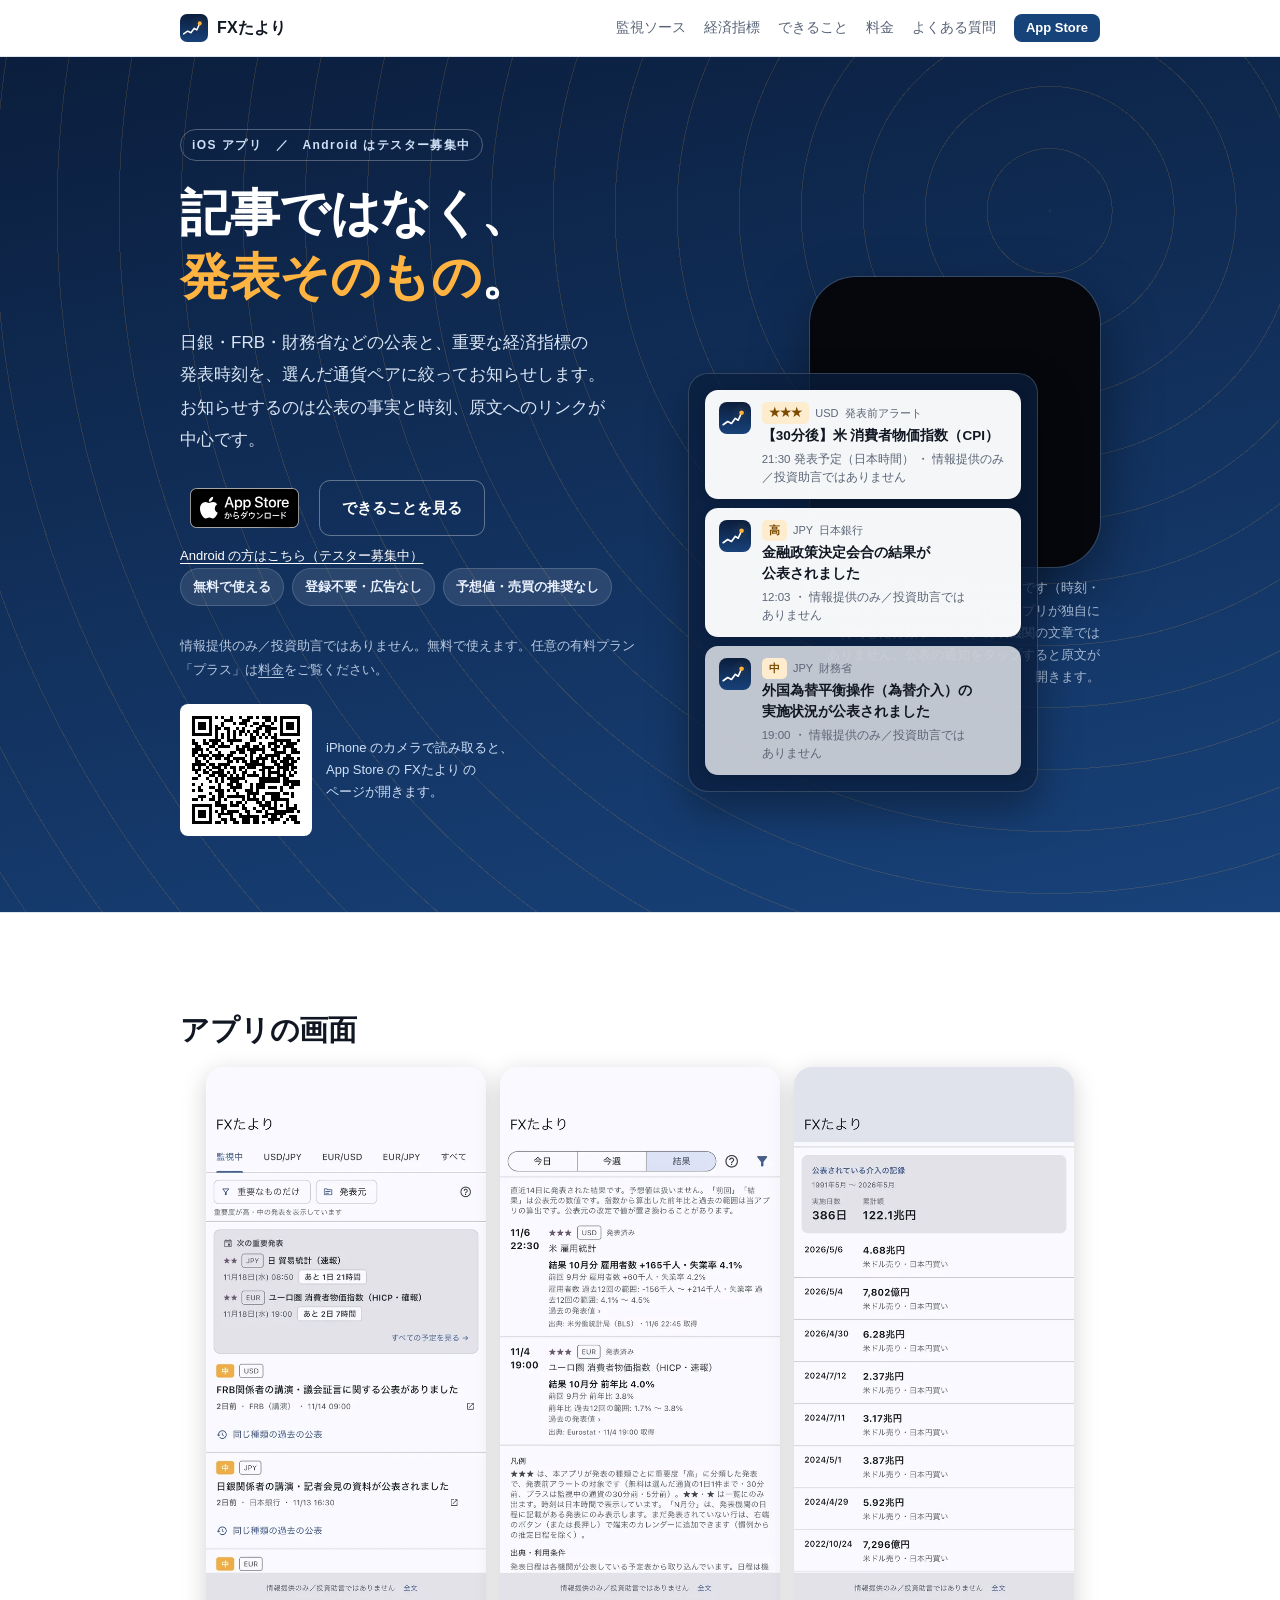
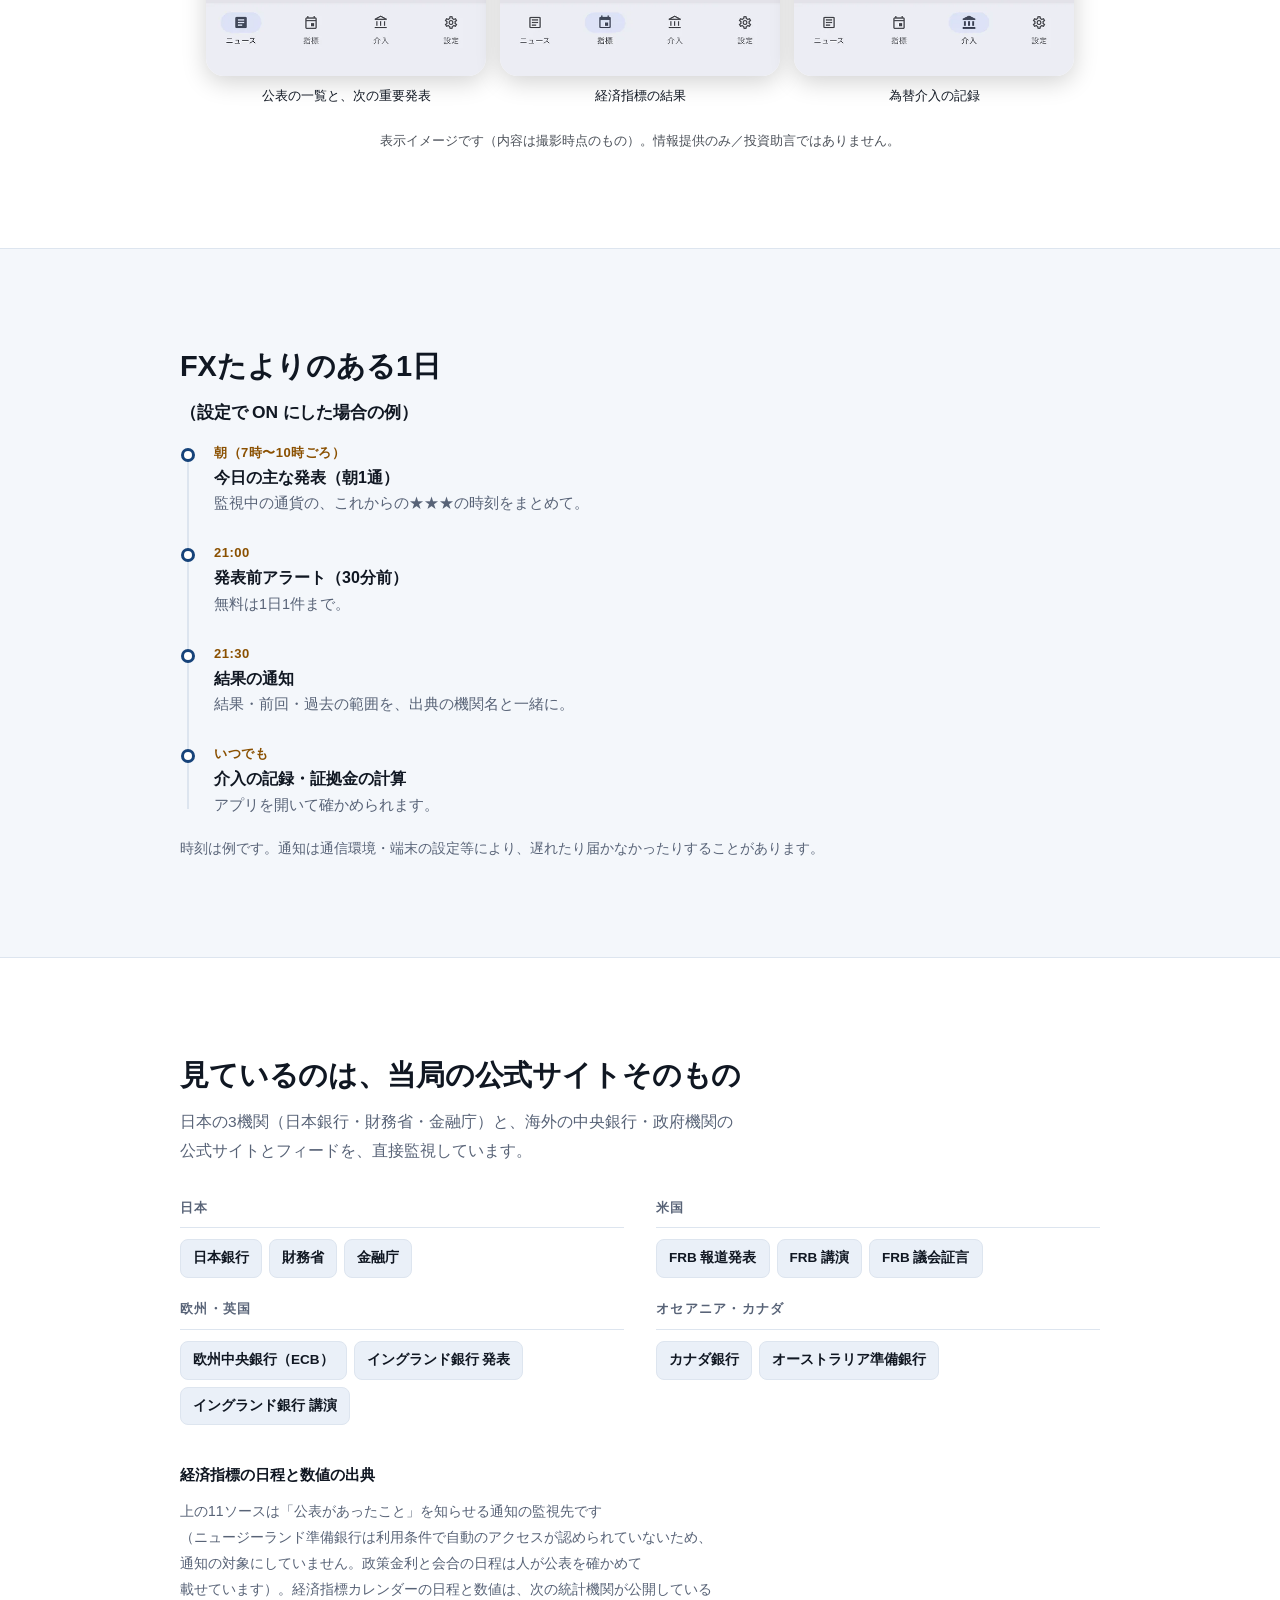
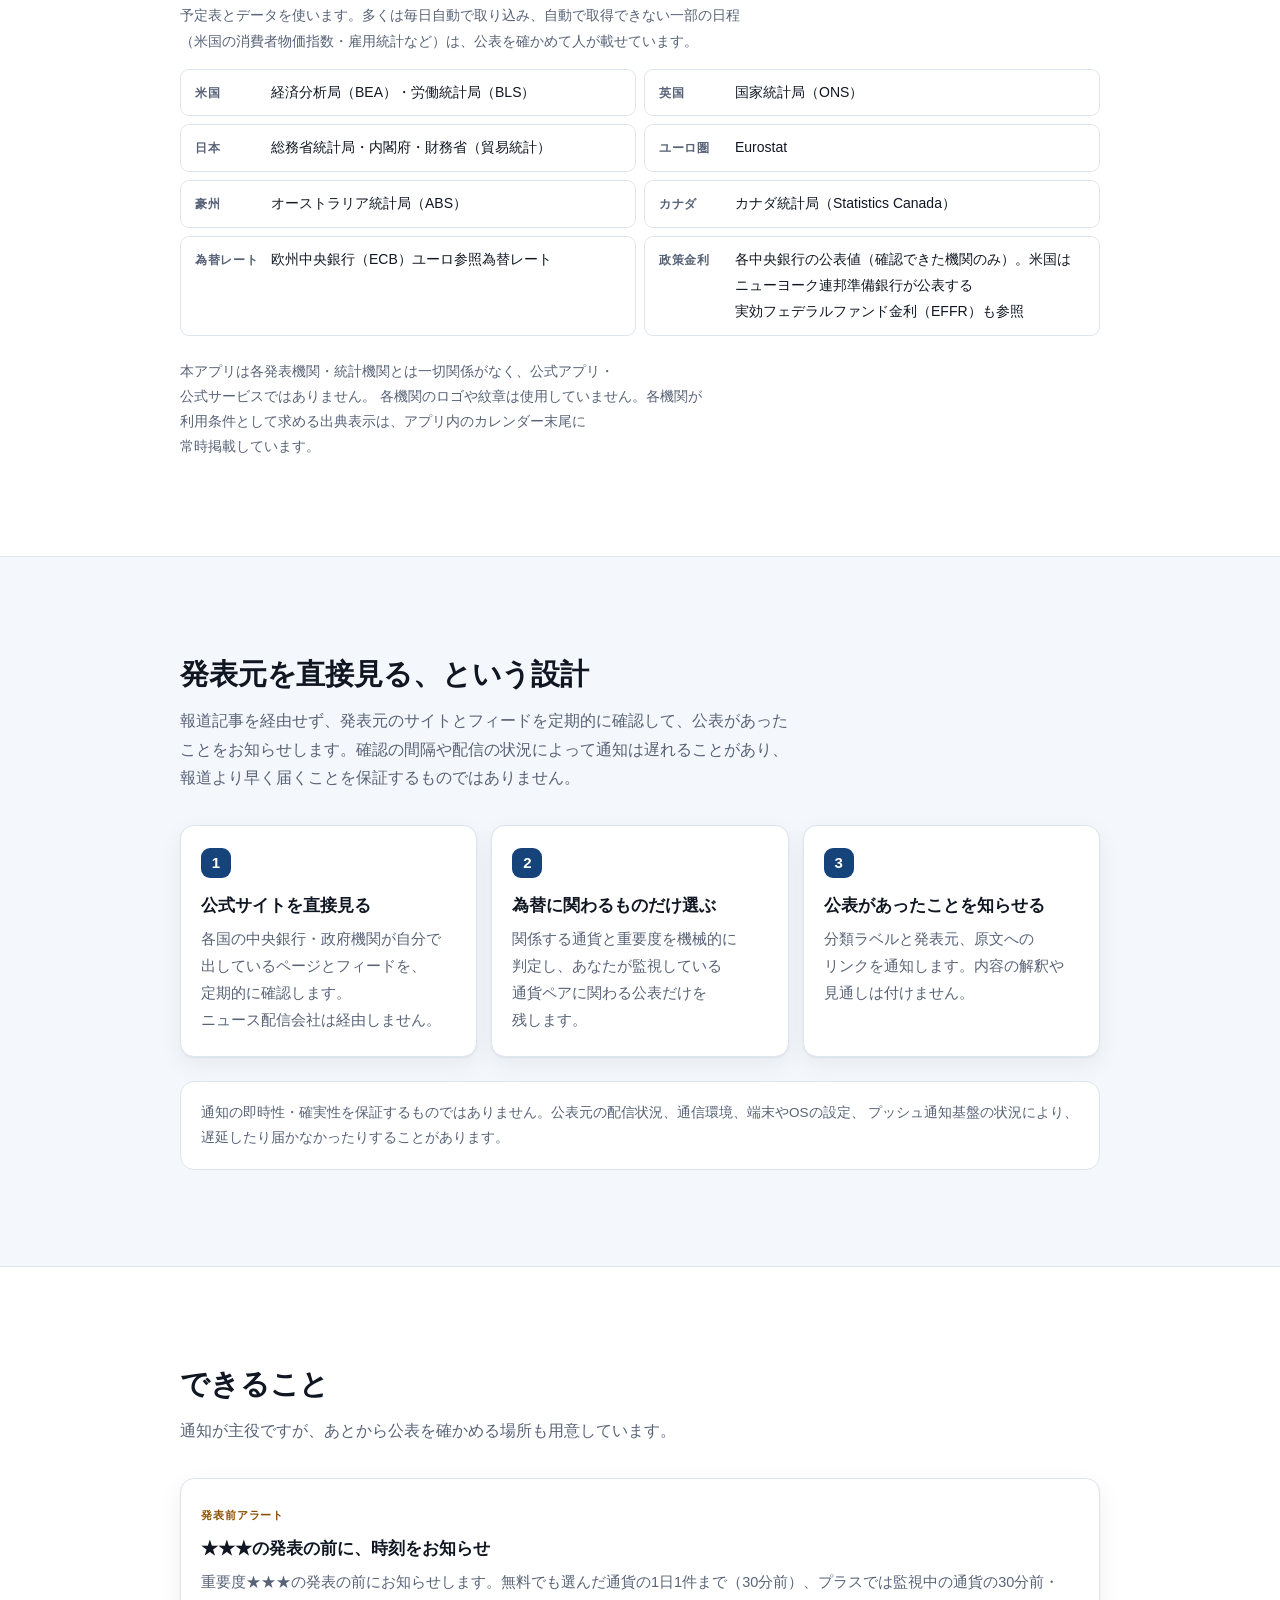
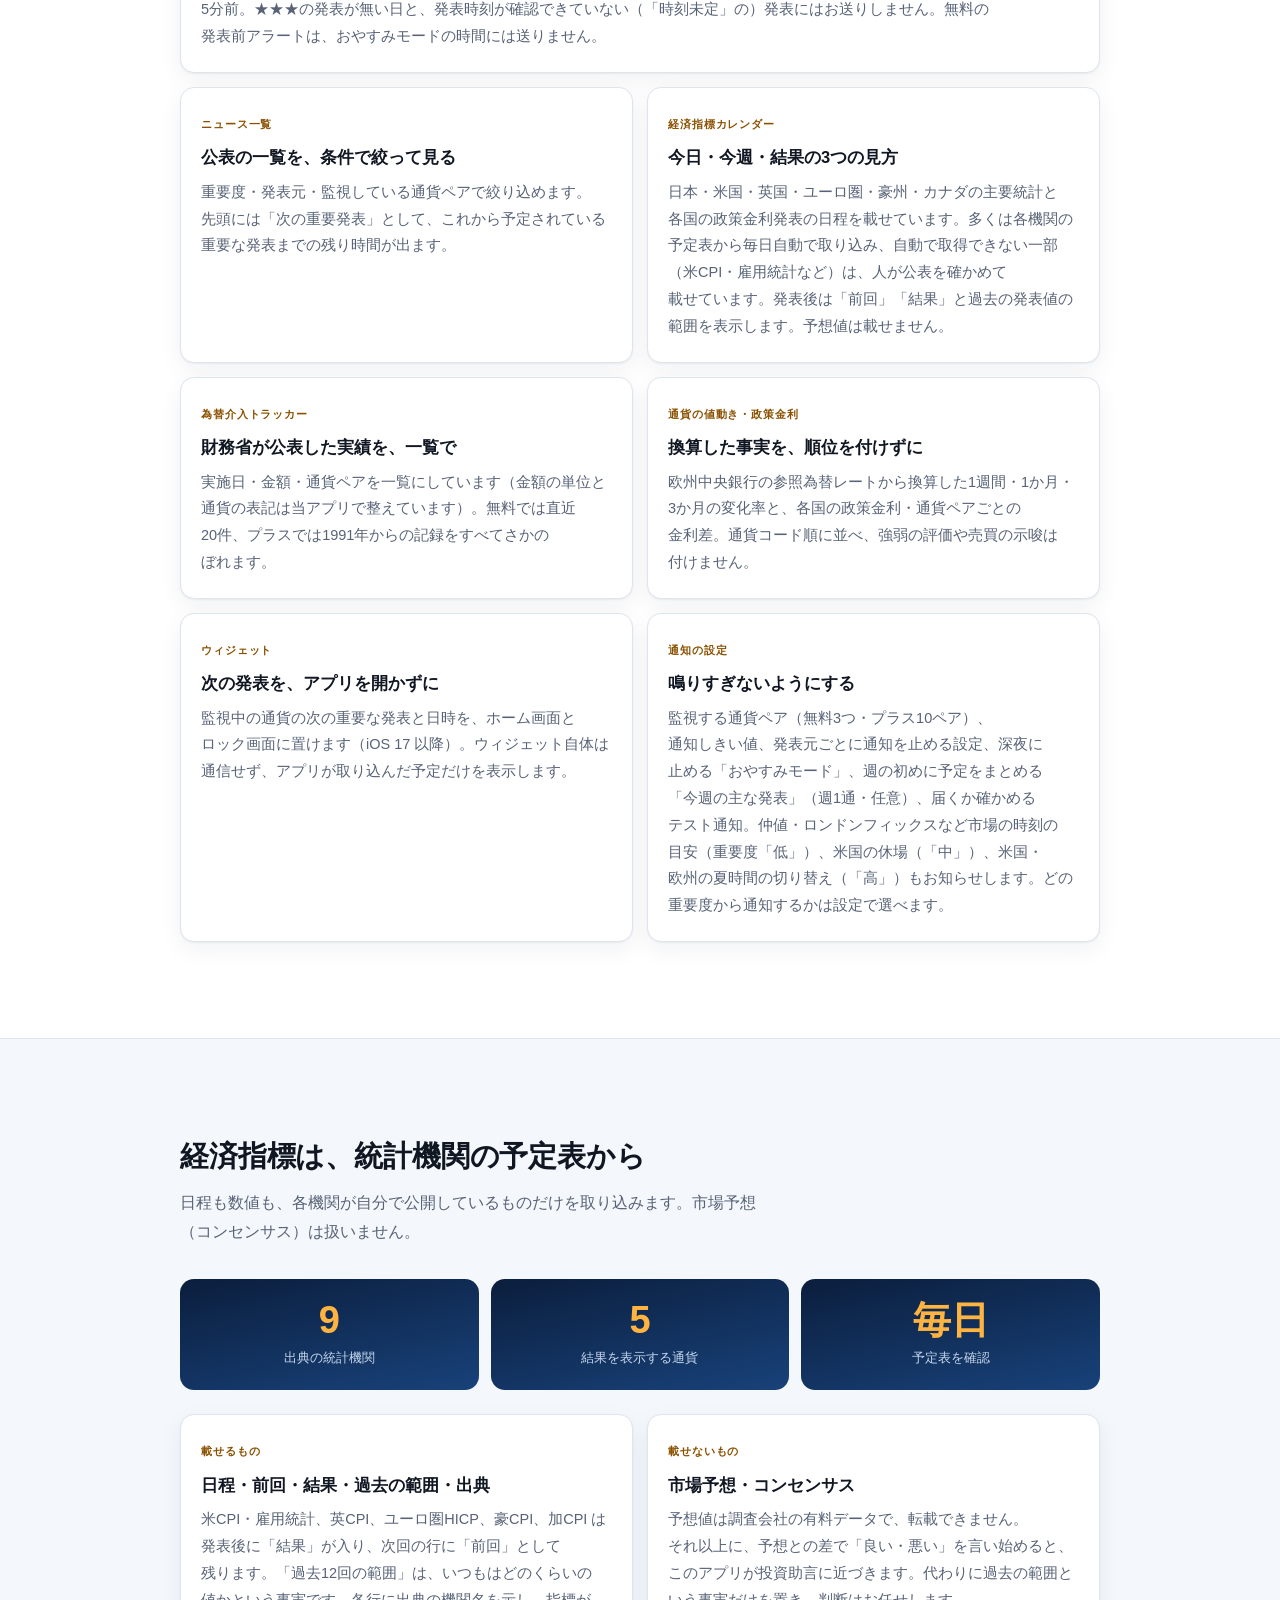
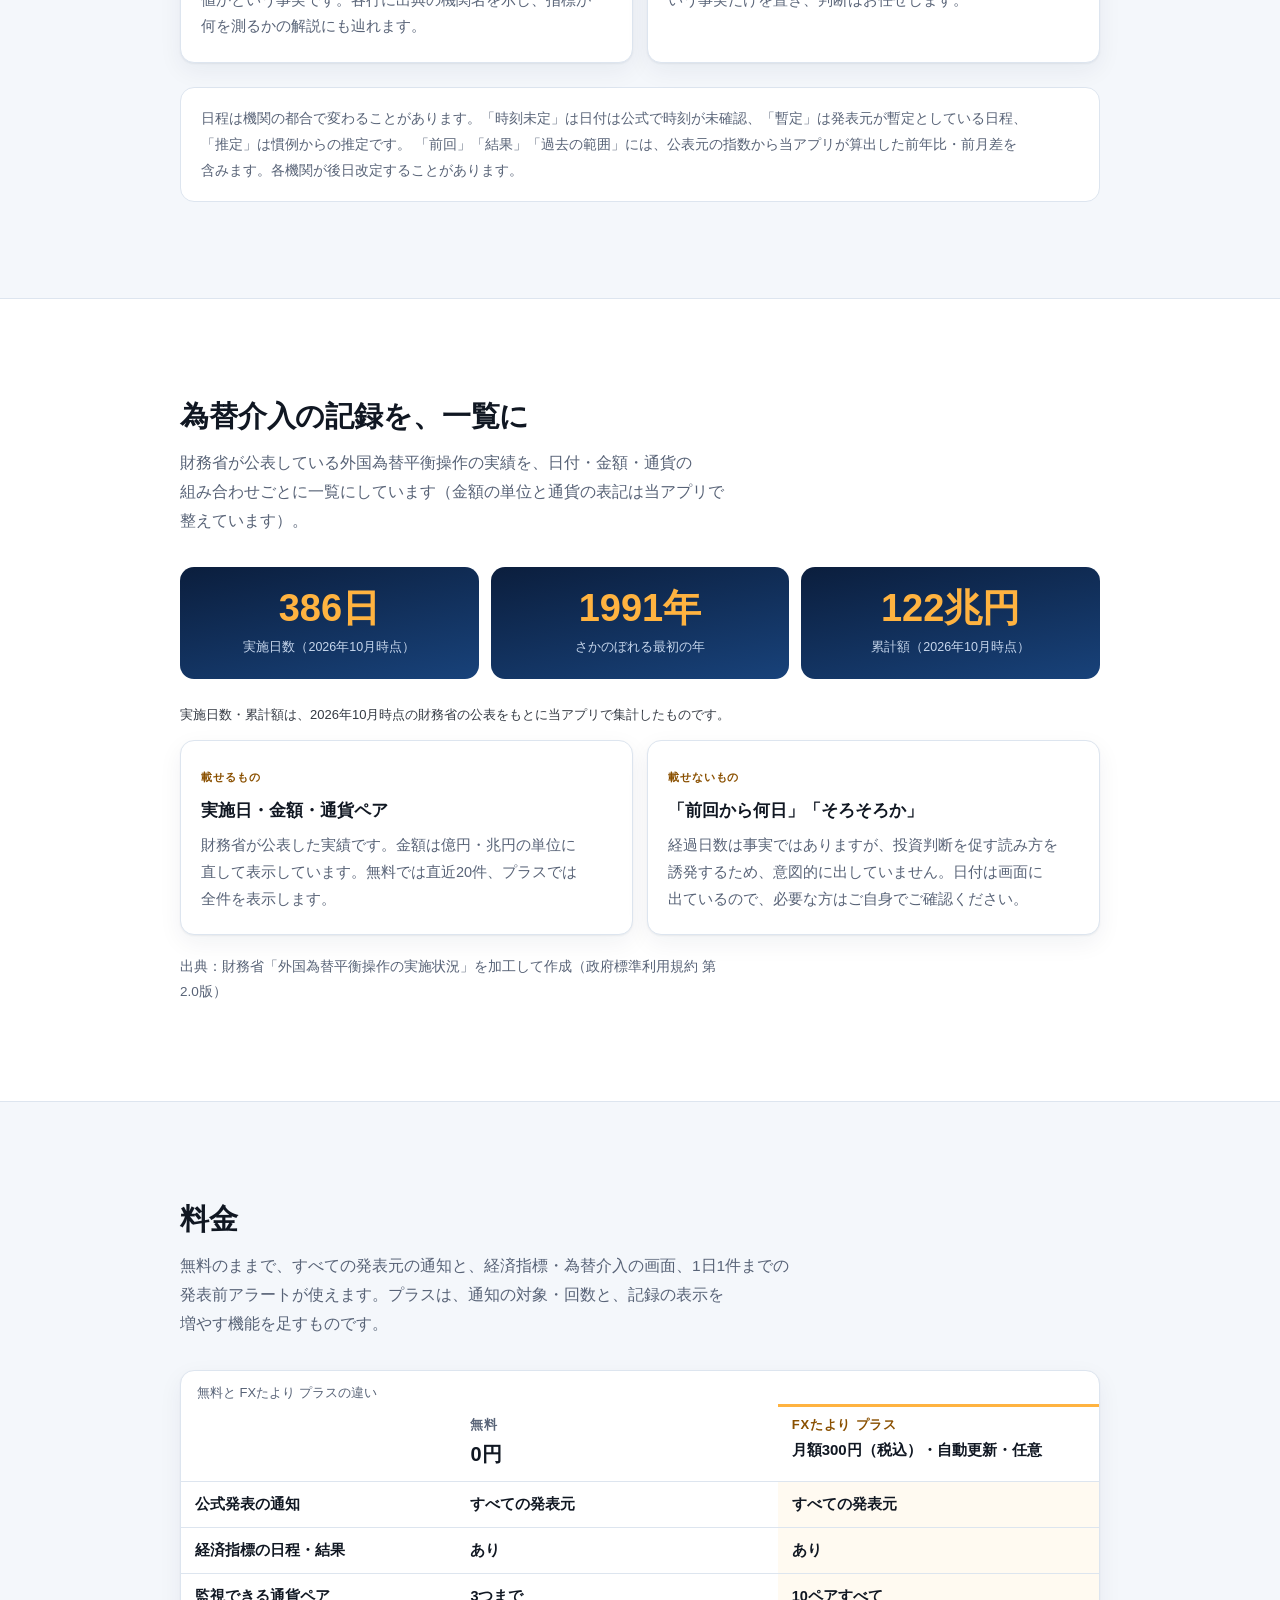
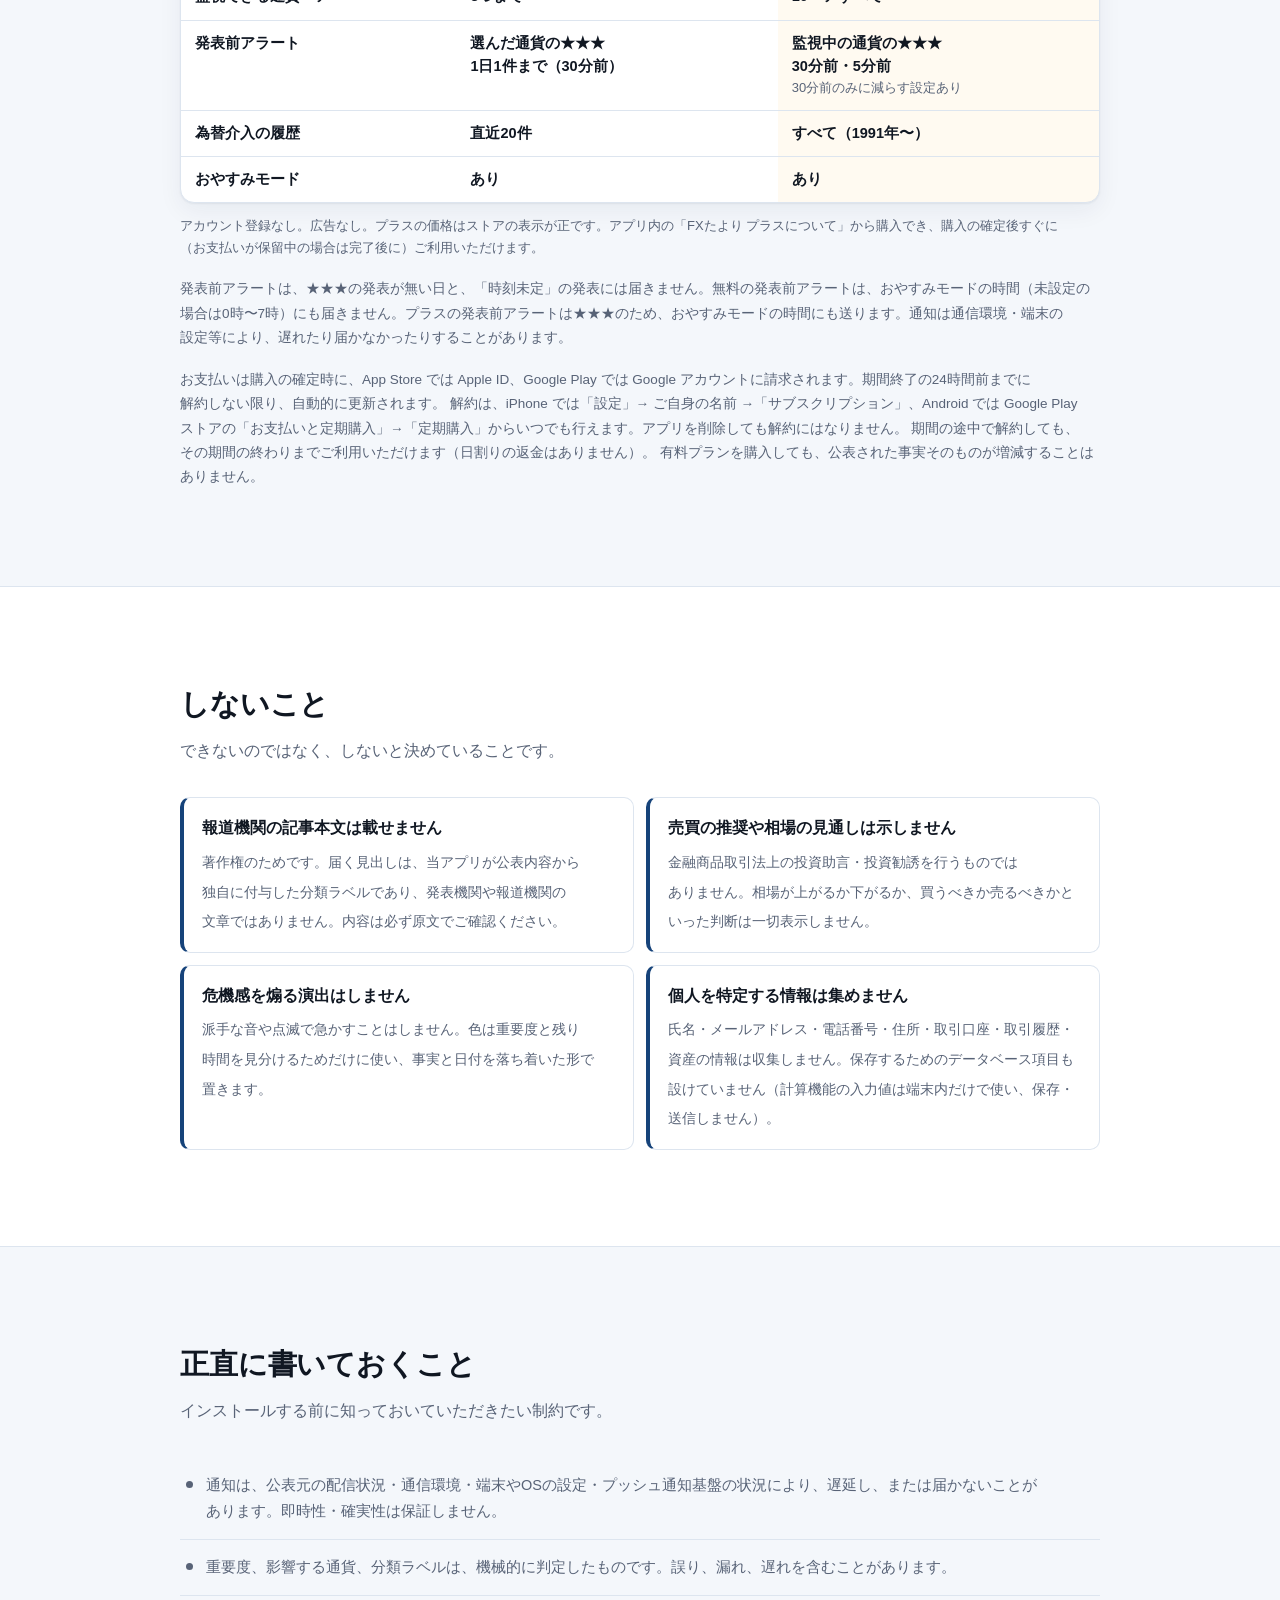
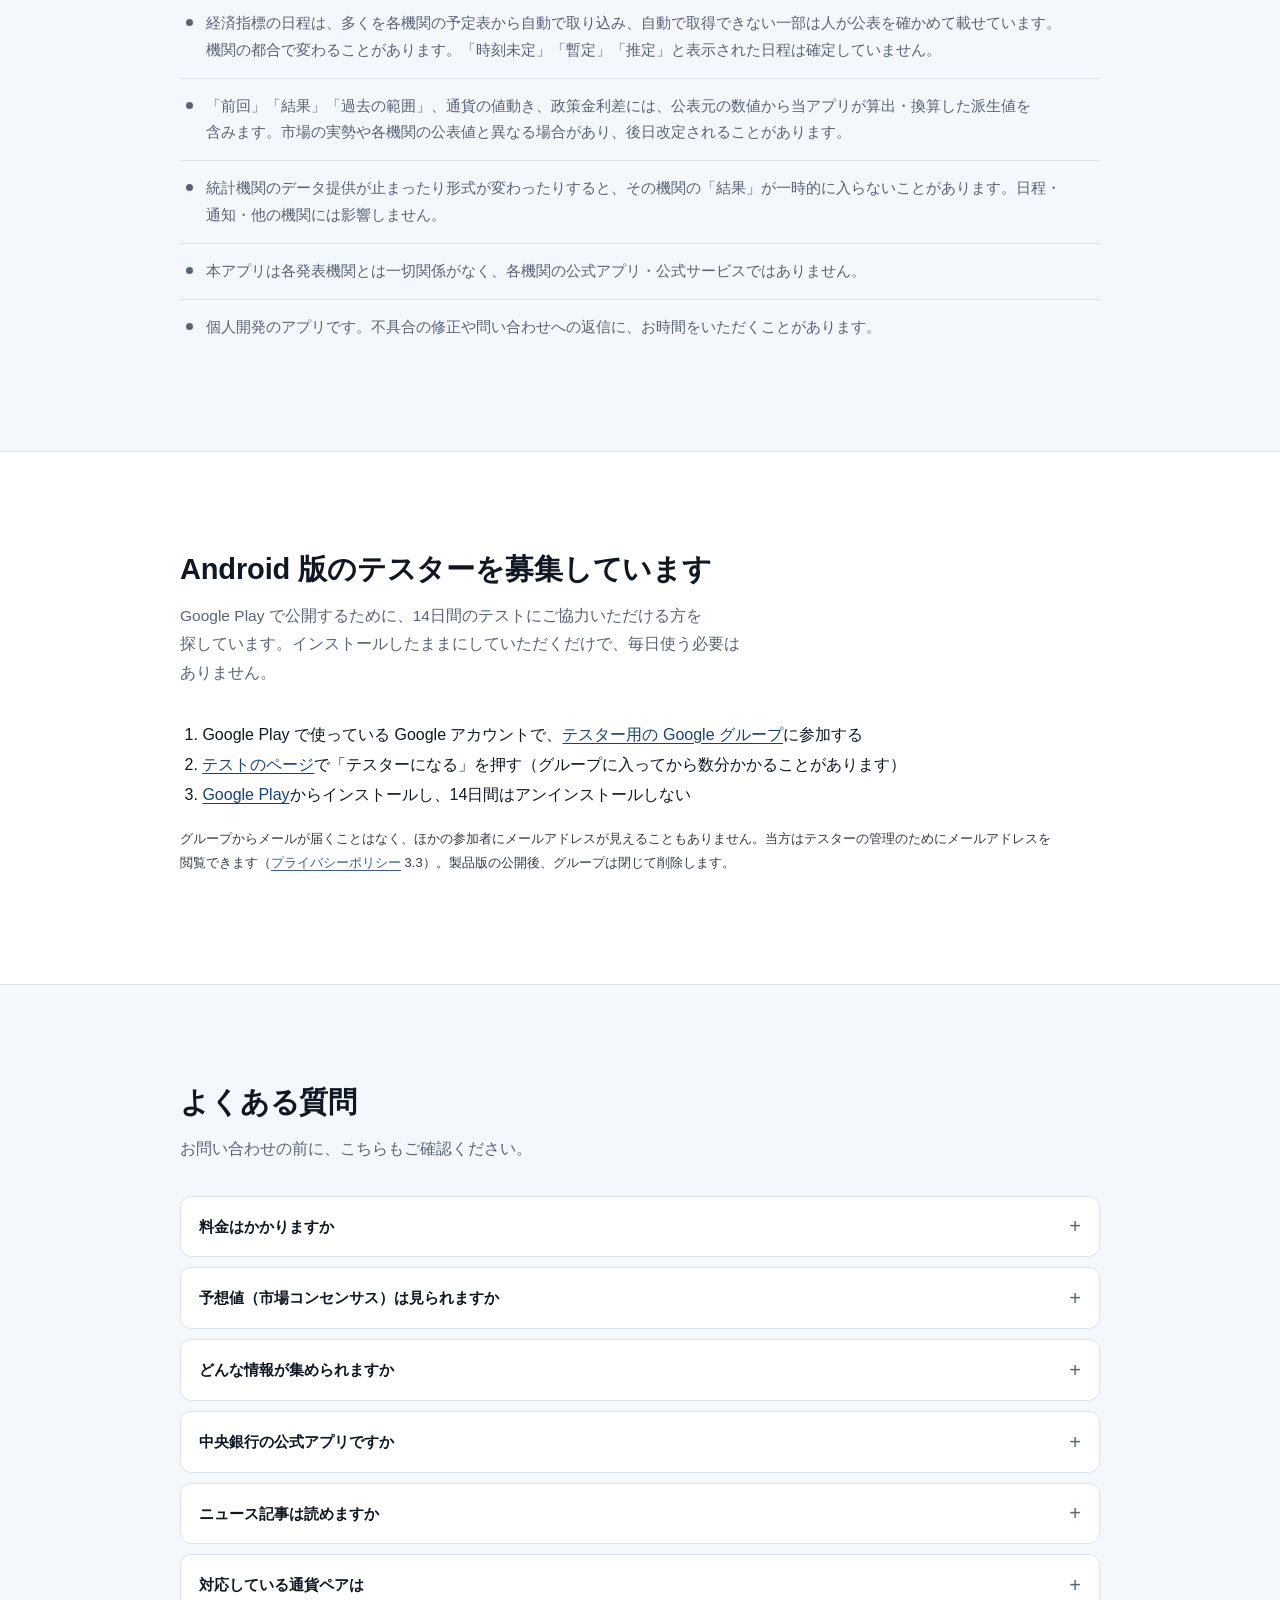
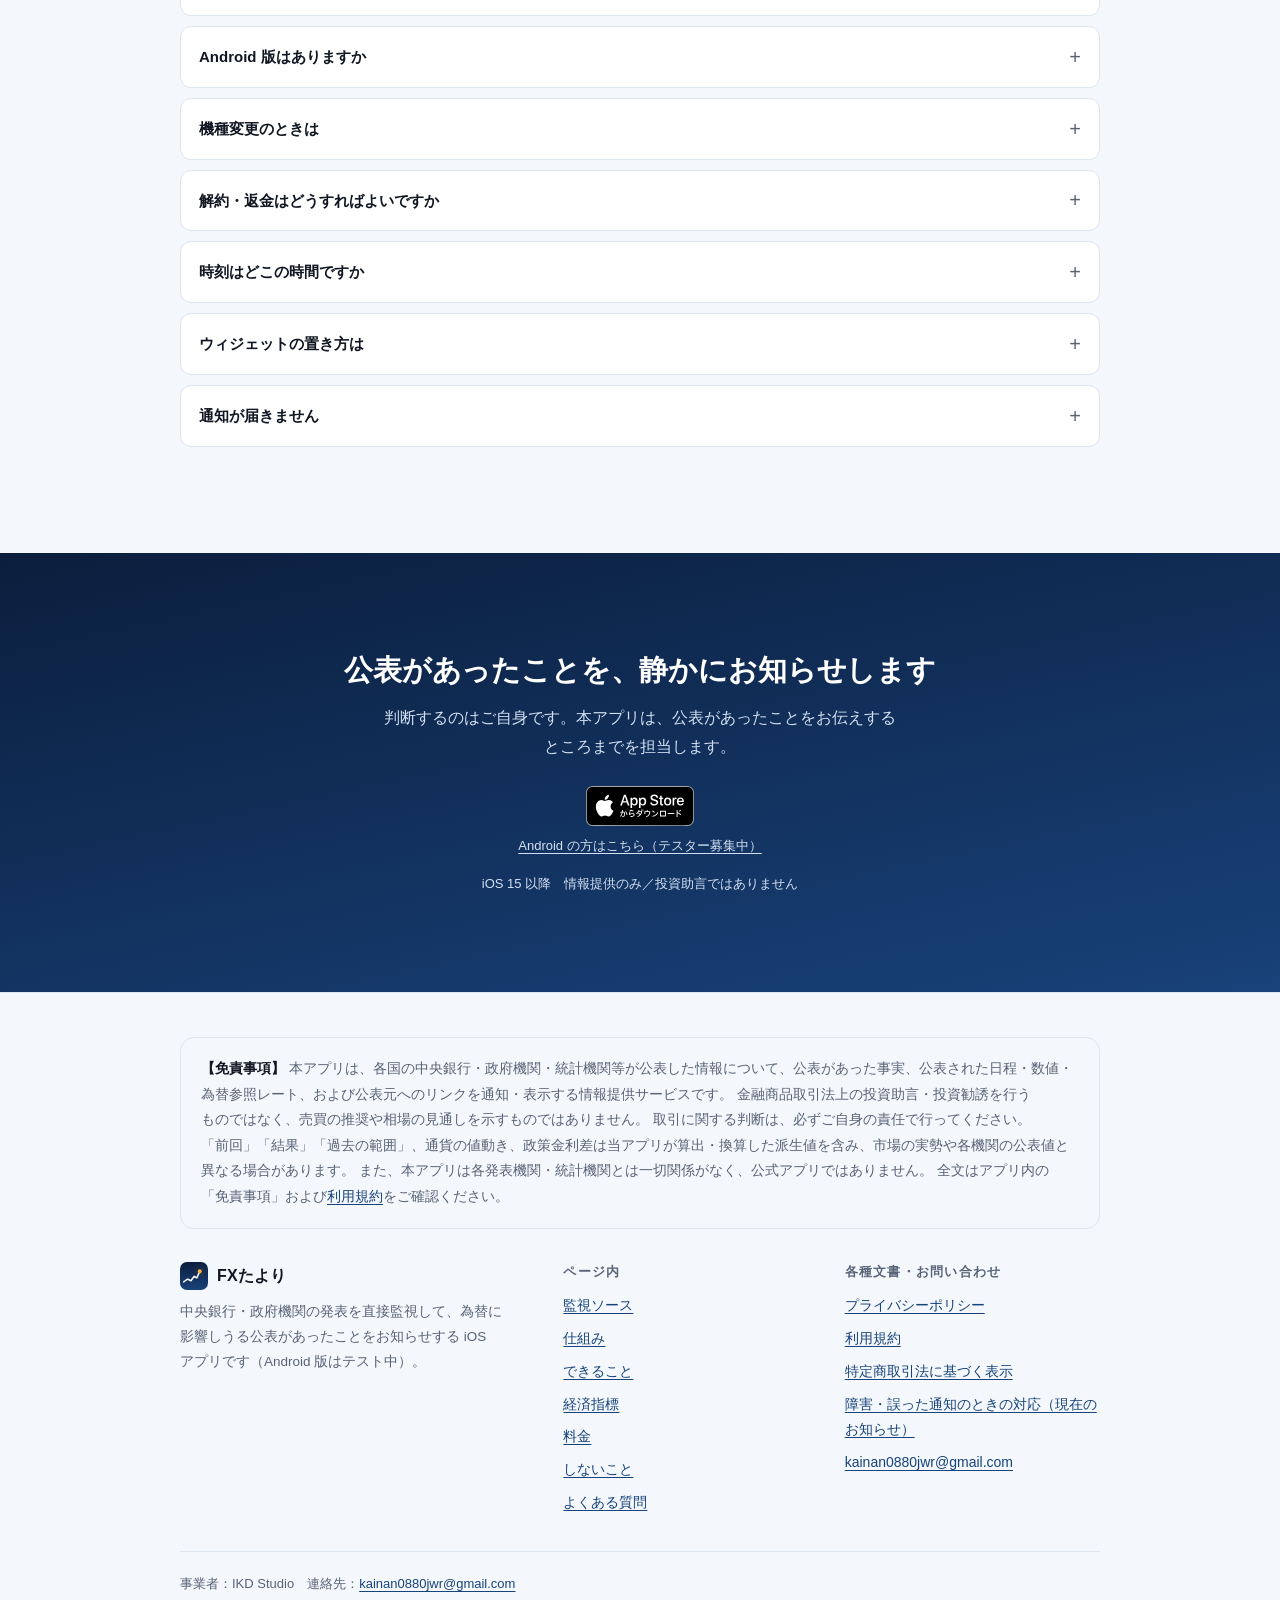
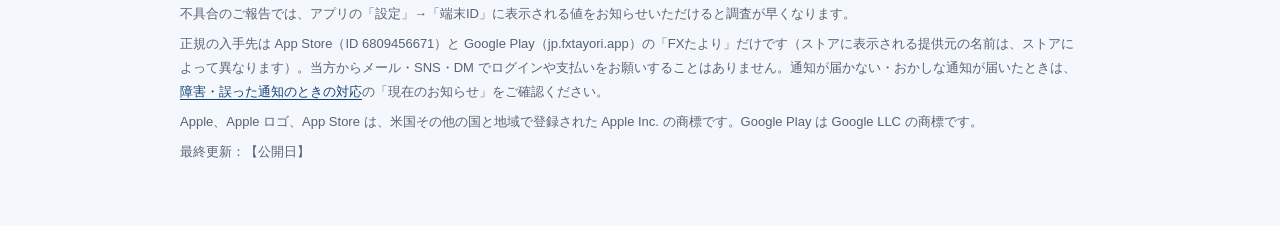
==== index.html @ 994d3bb5 "LP: 結果の通知の説明に「前回」（2026-11-16 新機能「結果の通知に前回の値」STORE-1。Worker は本番 v1.11@712f99b に反映済み） Co-Authored-By: " ====
<!DOCTYPE html>
<!--
  FXたより ランディングページ（刷新 2026-09-08、v1.3 対応の更新 2026-09-21）

  【2026-09-21 の更新】output/review/lp_review_20260921.md に基づく
    ・App Store 配信開始（id 6809456671）→ 実リンク。Google Play は準備中のまま
    ・有料プラン「FXたより プラス」（月額300円）を料金セクションとして明記。
      無料の範囲（3ペア・介入 直近20件）を先に書く（アプリ内 plus_screen と同じ表）
    ・経済指標（8機関の日程・6通貨の結果・過去の範囲・今日／今週／結果）を独立セクションに
    ・通貨の値動き・政策金利・ウィジェット・発表元ごとの停止・週次ダイジェストを追加
    ・免責を第3版に、暫定の3区分（時刻未定／暫定／推定）を明記
    ・通知イメージを実際の分類ラベルと通知の構成に合わせた
    ・og.png（tool/make_og.py で生成）・Smart App Banner・JSON-LD を追加

  【2026-11-11 の更新（モダン化。11/17 の事実・法務の直しの後のコミット）】
    ・ファーストビュー: リード・チップを短く、通知の見本に発表前アラート、PC では端末の枠に画面＋見本を重ねる、
      PC だけ App Store の QR（inline SVG。macOS の CoreImage で作り、CIDetector で読み取れることを確認）
    ・「FXたよりのある1日」の節、Android テスターの節を FAQ の直前に、縞（section-alt）を交互に
    ・アクセシビリティ（横スクロールの画面に region・フォーカス枠、注記は13px以上）、ヘッダの App Store ボタン
    ・text-wrap:balance・auto-phrase、セクションの余白、ベントー型のグリッド、theme-color をライト・ダーク
    ・JSON-LD を MobileApplication に、og:locale・twitter:image、sitemap.xml、apple-touch-icon（アプリのアイコン 180px をそのまま）

  【設計の前提】
    ・GitHub Pages（静的・月0円）で完結する。外部CSS・外部フォント・外部JSを一切読み込まない。JS は使っていない。
      アプリ内のリンクからも開かれるため、回線が細い場所でも1往復で表示が終わる形にしている。
    ・ロゴは inline SVG で描いている（tool/make_icon.py と同じ座標）。画面の画像（img/*.webp）は width/height を書き、
      ファーストビューの1枚（PC だけ）以外は遅延読み込みにする。og.png（1200×630）は SNS のクローラ向け。
    ・画像の名前に版を入れない（img/shot_*.webp は 11/17 と 1.5.7 の配信の日に同じ名前で差し替える段取りのため）。
    ・景品表示法5条1号（合理的根拠のない優良誤認）を避けるため、
      速さの順位づけや「一番である」類の表現は一切使わない。
      禁止語の実体は fx_tayori/test/widget_test.dart に一覧がある。
      ※このファイル自体を同じ一覧で grep して検査できるよう、
        コメント内にも禁止語そのものは書かないこと。
    ・金融商品取引法上の投資助言と受け取られる表現（推奨・見通し・煽り）を使わない。
    ・事業者表示は屋号「IKD Studio」（2026-09-08 本人決定）。
      Google Play のデベロッパー名が既に IKD Studio であり、そちらに統一した。
      「FXたより」はアプリ名であって事業者名ではない。混同しないこと。
      実名（Apple の販売者名として公開される）はサイトには出さない。

  【公開手順】
    このファイルを output/legal/site/index.html として置き換え、
    https://github.com/kainan0880jwr/fxtayori.git に push する。
    style.css は privacy.html / terms.html が引き続き使うので消さないこと。
    （このページは style.css に依存しない＝自己完結）

  【公開前に差し替えるもの】
    ・Google Play の公開後、「準備中」のボタンを実際のリンクに差し替える。
      該当箇所は「▼STORE▼」で検索すること（Google Play を足すのはヒーローと末尾の2か所）。App Store は差し替え済みで、
      ct 別に4か所（lp_top・lp_bottom・lp_header・lp_qr。lp_qr は QR の画像なので、URL を変えるなら QR を作り直す）。
    ・無料／プラスの表は fx_tayori/lib/screens/plus_screen.dart の _featureTable と同じ内容にする。
      片方だけ変えると、購入画面と LP で言うことが食い違う。
    ・事業者名・連絡先は直書き。apply_operator.py では更新されないので、
      屋号を変えるときはこのファイルも直すこと（2026-09-08 に実際に漏れた）。
      屋号を変える場合は apply_operator.py を通したあと、このファイルも確認すること。
-->
<html lang="ja">
<head>
<meta charset="UTF-8">
<meta name="viewport" content="width=device-width, initial-scale=1">
<!-- ★外部の資源を読まない（バッジ・画像もこのリポジトリから配信。v1.8 セキュリティ・法務レビュー） -->
<meta http-equiv="Content-Security-Policy" content="default-src 'none'; img-src 'self' data:; style-src 'self' 'unsafe-inline'; base-uri 'none'; form-action 'none'">
<meta name="referrer" content="strict-origin-when-cross-origin">
<title>FXたより — 中央銀行・政府機関の発表を直接監視して通知</title>
<meta name="description" content="日本銀行・財務省・金融庁・FRB・ECBなどの公式発表を直接監視し、為替に影響しうる公表があったことをお知らせするiOSアプリ（Android はテスター募集中）。経済指標の日程と結果は各国の統計機関の公表から。予想値は載せません。">
<meta name="apple-itunes-app" content="app-id=6809456671">
<meta name="format-detection" content="telephone=no">
<meta name="color-scheme" content="light dark">
<meta name="theme-color" content="#0b1e3d" media="(prefers-color-scheme: light)">
<meta name="theme-color" content="#0a1424" media="(prefers-color-scheme: dark)">
<meta property="og:type" content="website">
<meta property="og:locale" content="ja_JP">
<meta property="og:site_name" content="FXたより">
<meta property="og:title" content="FXたより — 記事ではなく、発表そのもの。">
<meta property="og:description" content="中央銀行・政府機関の公式発表を直接監視して、為替に影響しうる公表があったことをお知らせします。">
<meta property="og:url" content="https://kainan0880jwr.github.io/fxtayori/">
<meta name="twitter:card" content="summary_large_image">
<meta name="twitter:image" content="https://kainan0880jwr.github.io/fxtayori/og.png">
<meta property="og:image" content="https://kainan0880jwr.github.io/fxtayori/og.png">
<meta property="og:image:width" content="1200">
<meta property="og:image:height" content="630">
<meta property="og:image:alt" content="FXたより — 記事ではなく、発表そのもの。">
<link rel="canonical" href="https://kainan0880jwr.github.io/fxtayori/">
<link rel="apple-touch-icon" href="apple-touch-icon.png">
<script type="application/ld+json">
{
  "@context": "https://schema.org",
  "@type": "MobileApplication",
  "name": "FXたより 為替ニュース通知",
  "operatingSystem": "iOS 15.0 以降",
  "applicationCategory": "FinanceApplication",
  "inLanguage": "ja",
  "description": "中央銀行・政府機関の公式発表を直接監視して、為替に影響しうる公表があったことをお知らせします。経済指標の日程と結果、為替介入の記録も。情報提供のみ／投資助言ではありません。",
  "url": "https://kainan0880jwr.github.io/fxtayori/",
  "installUrl": "https://apps.apple.com/jp/app/id6809456671",
  "screenshot": [
    "https://kainan0880jwr.github.io/fxtayori/img/shot_news.webp",
    "https://kainan0880jwr.github.io/fxtayori/img/shot_results.webp",
    "https://kainan0880jwr.github.io/fxtayori/img/shot_intervention.webp"
  ],
  "featureList": [
    "中央銀行・政府機関の公表があったことの通知（原文へのリンク付き）",
    "経済指標の日程・前回・結果・過去の範囲",
    "重要度★★★の発表前アラート（無料は選んだ通貨の1日1件まで・30分前）",
    "為替介入の記録（無料は直近20件）",
    "おやすみモード・発表元ごとの通知の停止",
    "証拠金・pips の計算"
  ],
  "offers": [
    {"@type": "Offer", "price": "0", "priceCurrency": "JPY", "description": "無料"},
    {"@type": "Offer", "price": "300", "priceCurrency": "JPY", "description": "FXたより プラス（月額・税込・自動更新・任意）",
     "priceSpecification": {"@type": "UnitPriceSpecification", "price": "300", "priceCurrency": "JPY", "billingDuration": "P1M"}}
  ],
  "author": {"@type": "Organization", "name": "IKD Studio"}
}
</script>
<!-- ファビコンも外部ファイルを持たない -->
<link rel="icon" href="data:image/svg+xml,%3Csvg xmlns='http://www.w3.org/2000/svg' viewBox='0 0 100 100'%3E%3Crect width='100' height='100' rx='22' fill='%230f2a52'/%3E%3Cpath d='M13 71 27 61 39 67 51 51 60 57 70.5 33.5' fill='none' stroke='%23fff' stroke-width='9' stroke-linecap='round' stroke-linejoin='round'/%3E%3Ccircle cx='70.5' cy='33.5' r='13' fill='%23ffb340'/%3E%3C/svg%3E">
<style>
/* ============================================================
   1. 設計トークン
   ------------------------------------------------------------
   紺（アイコン由来）を主役、橙を1点だけのアクセントにする。
   橙は「新着がある」ことの色なので、装飾には使わない。
   ============================================================ */
:root{
  --navy-900:#0b1e3d;   /* アイコンのグラデ上端 */
  --navy-700:#18427a;   /* アイコンのグラデ下端 */
  --navy-600:#16437a;   /* 既存 style.css の --accent と同値 */
  --amber:#ffb340;      /* アイコンの光点 */
  --amber-ink:#8a5000;  /* 白地で橙を文字色に使うときのコントラスト確保用 */

  --bg:#ffffff;
  --surface:#f4f7fb;
  --surface-2:#eaf0f8;
  --text:#101722;
  --muted:#586377;
  --line:#dde5ef;
  --link:var(--navy-600);
  --radius:14px;
  --maxw:960px;
  --shadow:0 1px 2px rgba(11,30,61,.06), 0 8px 24px rgba(11,30,61,.06);
}
@media (prefers-color-scheme: dark){
  :root{
    --bg:#0a1424;
    --surface:#101f36;
    --surface-2:#16294a;
    --text:#e7edf6;
    --muted:#9dabc2;
    --line:#1f3559;
    --link:#8fbcf0;
    --amber-ink:var(--amber);
    --shadow:0 1px 2px rgba(0,0,0,.4), 0 8px 24px rgba(0,0,0,.35);
  }
}

*,*::before,*::after{box-sizing:border-box}
html{-webkit-text-size-adjust:100%; scroll-behavior:smooth}
@media (prefers-reduced-motion: reduce){ html{scroll-behavior:auto} }
body{
  margin:0;
  background:var(--bg);
  color:var(--text);
  font-family:-apple-system, BlinkMacSystemFont, "Hiragino Sans", "Noto Sans JP", "Yu Gothic", sans-serif;
  font-size:16px;
  line-height:1.85;
  /* 文節の途中で折り返さない（対応していないブラウザでは今までどおり） */
  word-break:auto-phrase;
}
/* 約物のアキを詰める palt は見出しだけ（本文は詰めると読みにくい）。見出しの行の長さをそろえる */
h1,h2,h3{font-feature-settings:"palt" 1}
h1,h2{text-wrap:balance}
img,svg{max-width:100%}
a{color:var(--link); text-underline-offset:.2em}
a:focus-visible,button:focus-visible,summary:focus-visible{outline:3px solid var(--amber); outline-offset:3px; border-radius:4px}

.wrap{max-width:var(--maxw); margin-inline:auto; padding-inline:20px}
.sr{position:absolute; width:1px; height:1px; overflow:hidden; clip:rect(0 0 0 0); white-space:nowrap}
.skip{position:absolute; left:-9999px}
.skip:focus{left:12px; top:12px; z-index:99; background:#fff; color:#0b1e3d; padding:10px 14px; border-radius:8px}

/* ============================================================
   2. ヘッダー
   ============================================================ */
.site-header{
  position:sticky; top:0; z-index:20;
  background:var(--bg); /* color-mix 非対応ブラウザ向けのフォールバック */
  background:color-mix(in srgb, var(--bg) 88%, transparent);
  backdrop-filter:saturate(140%) blur(10px);
  border-bottom:1px solid var(--line);
}
@supports not (backdrop-filter: blur(1px)){ .site-header{background:var(--bg)} }
.site-header .wrap{display:flex; align-items:center; gap:12px; height:56px}
.brand{display:flex; align-items:center; gap:9px; text-decoration:none; color:inherit; font-weight:700; letter-spacing:.01em}
.brand svg{width:28px; height:28px; border-radius:7px; display:block}
.site-header nav{margin-left:auto; display:flex; align-items:center; gap:18px; font-size:14px}
.site-header nav a{color:var(--muted); text-decoration:none}
.site-header nav a:hover{color:var(--text); text-decoration:underline}
@media (max-width:640px){ .site-header nav a.hide-sp{display:none} }
/* 320px でも横にはみ出さないよう、狭い幅では「監視ソース」も畳む */
@media (max-width:420px){ .site-header nav{gap:12px} .site-header nav a.hide-xs{display:none} }
.site-header nav a.nav-cta{
  color:#fff; background:var(--navy-600); font-size:13px; font-weight:700;
  padding:5px 12px; border-radius:8px; line-height:1.4; white-space:nowrap;
}
.site-header nav a.nav-cta:hover{color:#fff; text-decoration:none; background:var(--navy-700)}

/* ============================================================
   3. ヒーロー
   ------------------------------------------------------------
   ★ライト／ダークどちらでも紺のままにする。
     ブランドの面を配色設定に明け渡さないため。
   ============================================================ */
.hero{
  background:linear-gradient(168deg, var(--navy-900) 0%, var(--navy-700) 100%);
  color:#fff;
  position:relative;
  overflow:hidden;
}
/* 背景の波紋。アイコンの同心円と同じモチーフを面で反復する */
.hero::before{
  content:"";
  position:absolute; inset:0;
  background:repeating-radial-gradient(circle at 82% 18%, rgba(255,179,64,.13) 0 1px, transparent 1px 62px);
  pointer-events:none;
}
.hero{padding:0}
.hero .wrap{position:relative; padding:clamp(36px,7vw,72px) 20px clamp(40px,7vw,76px)}
.eyebrow{
  display:inline-block; font-size:12px; letter-spacing:.12em; font-weight:600;
  color:#cfe0f7; border:1px solid rgba(255,255,255,.28);
  padding:4px 11px; border-radius:999px; margin:0 0 20px;
}
.hero h1{
  font-size:clamp(30px, 8vw, 50px);
  line-height:1.28; margin:0 0 18px; letter-spacing:-.01em; font-weight:800;
}
.hero h1 .amber{color:var(--amber)}
.hero .lead{font-size:clamp(15px,3.6vw,17px); line-height:1.9; color:#dbe6f5; margin:0 0 24px; max-width:34em}
.chips{display:flex; flex-wrap:wrap; gap:8px; margin:0 0 28px; padding:0; list-style:none}
.chips li{
  font-size:13px; font-weight:600; color:#eaf2ff;
  background:rgba(255,255,255,.10); border:1px solid rgba(255,255,255,.16);
  padding:6px 12px; border-radius:999px;
}
.chips li b{color:var(--amber); font-size:15px; margin-right:2px}

.hero-grid{display:grid; gap:36px; align-items:center}
@media (min-width:860px){ .hero-grid{grid-template-columns:1.15fr .85fr; gap:44px} }

/* ストア導線 */
.cta{display:flex; flex-wrap:wrap; gap:10px; align-items:center}
.btn{
  display:inline-flex; align-items:center; gap:8px;
  font-size:15px; font-weight:700; text-decoration:none;
  padding:13px 22px; border-radius:11px; border:1px solid transparent;
}
.btn-primary{background:var(--amber); color:#3a2200}
.btn-primary:hover{background:#ffc266}
.btn-ghost{background:transparent; color:#fff; border-color:rgba(255,255,255,.34)}
.btn-ghost:hover{background:rgba(255,255,255,.10)}
.btn[aria-disabled="true"]{opacity:.55; cursor:default; pointer-events:none}
.cta-note{font-size:13px; color:#b9c9e0; margin:14px 0 0}

/* 通知の表示イメージ（実装済みの要素だけで描く。架空の画面は描かない） */
.mock{
  background:rgba(255,255,255,.07);
  border:1px solid rgba(255,255,255,.16);
  border-radius:20px; padding:16px;
}
.mock-caption{font-size:13px; color:#a9bcd6; text-align:center; margin:10px 0 0; line-height:1.7}
/* PC（860px 以上）: 画面を CSS で描いた端末の枠に入れ、通知の見本を重ねる。スマホは見本だけ（ファーストビューを短く） */
.device{display:none}
.qr{display:none}
@media (min-width:860px){
  .hero-visual{position:relative}
  .device{
    display:block; width:290px; margin-left:auto; padding:9px;
    border-radius:46px; background:#05070c;
    box-shadow:0 0 0 1px rgba(255,255,255,.16), 0 24px 60px rgba(0,0,0,.45);
  }
  .device img{display:block; width:100%; height:auto; border-radius:38px}
  .hero-visual .mock{
    position:absolute; left:-40px; top:96px; width:350px;
    background:rgba(11,30,61,.78); box-shadow:0 18px 40px rgba(0,0,0,.35);
  }
  .hero-visual .mock-caption{text-align:right; max-width:330px; margin-left:auto}
  .qr{display:flex; gap:14px; align-items:center; margin:22px 0 0; font-size:13px; color:#cfe0f7; line-height:1.7; max-width:26em}
  .qr svg{flex:0 0 auto; display:block; border-radius:8px}
  .qr p{margin:0}
}
/* App Store バッジ（Apple の素材を改変しない。高さ40px以上・周りに高さの1/4以上の余白） */
.badge{display:inline-block; padding:10px; margin:-10px 0}
.badge img{display:block; height:40px; width:auto}
.cta-sub{font-size:13px; margin:8px 0 0}
.cta-sub a{color:inherit}
/* 画面（スマホは横スクロール、PC は3枚並べる） */
.shots{display:flex; gap:14px; overflow-x:auto; border-radius:12px; scroll-snap-type:x mandatory; padding:4px 2px 12px; -webkit-overflow-scrolling:touch}
.shots figure{flex:0 0 68%; margin:0; scroll-snap-align:center}
.shots img{width:100%; height:auto; border-radius:18px; box-shadow:0 6px 24px rgba(0,0,0,.18); display:block}
.shots figcaption{font-size:13px; text-align:center; margin-top:8px}
.shots-note{color:inherit; opacity:.75}
.shots:focus-visible{outline:3px solid var(--amber); outline-offset:4px}
@media (min-width:720px){ .shots{overflow:visible; justify-content:center} .shots figure{flex:0 1 280px} }
.stats-note,.note-sm{font-size:13px; opacity:.85; margin-top:10px}
.tester-steps{padding-left:1.4em; line-height:1.9}
.notif{
  background:rgba(255,255,255,.96); color:#101722;
  border-radius:13px; padding:12px 14px; margin-bottom:9px;
  display:flex; gap:11px; align-items:flex-start;
  box-shadow:0 2px 10px rgba(0,0,0,.18);
}
/* 最後の1枚は「少し前の通知」に見せる。文字は薄くせず（読みにくくなるため）背景だけ薄く */
.notif:last-of-type{margin-bottom:0; background:rgba(255,255,255,.74)}
.notif .ic{flex:0 0 auto; width:32px; height:32px; border-radius:8px}
.notif .body{min-width:0}
.notif .top{display:flex; gap:6px; align-items:center; font-size:11px; color:#5b6577; margin-bottom:2px}
.notif .lvl{
  background:#fdeccd; color:#7a4a00; font-weight:700;
  padding:1px 7px; border-radius:5px; font-size:10.5px; letter-spacing:.02em;
}
.notif .title{font-size:13.5px; font-weight:700; line-height:1.55; margin:0}
.notif .sub{font-size:11.5px; color:#5b6577; margin:3px 0 0; line-height:1.6}
/* ★動きは入れない（「危機感を煽る演出はしません」と書いているページ自体が動き回るのは矛盾する）。
   例外は節の末尾の控えめなフェードインだけ: 不透明度だけ・スクロールに連動・動きを減らす設定では出さない。
   波紋は背景の同心円（.hero::before）で静止したまま表現する。 */

/* ============================================================
   4. セクション共通
   ============================================================ */
section{padding:clamp(56px,9vw,96px) 0}
section + section{border-top:1px solid var(--line)}
.section-alt{background:var(--surface)}
h2{
  font-size:clamp(21px,5vw,29px); line-height:1.45; margin:0 0 12px;
  letter-spacing:-.005em; font-weight:800;
}
.sec-lead{color:var(--muted); font-size:15.5px; margin:0 0 32px; max-width:40em}
h3{font-size:16.5px; margin:0 0 6px; font-weight:700}

.grid{display:grid; gap:14px}
@media (min-width:720px){ .cols-2{grid-template-columns:1fr 1fr} }
@media (min-width:720px){ .cols-3{grid-template-columns:repeat(3,1fr)} }
/* ベントー型: 主役のカードだけ2列分 */
@media (min-width:720px){ .cols-2 .wide{grid-column:1 / -1} }
.card{
  background:var(--bg); border:1px solid var(--line);
  border-radius:var(--radius); padding:20px 20px 22px; box-shadow:var(--shadow);
}
.section-alt .card{background:var(--bg)}
.card p{margin:0; font-size:14.5px; color:var(--muted); line-height:1.85}
.card .tag{
  display:inline-block; font-size:11px; font-weight:700; letter-spacing:.08em;
  color:var(--amber-ink); margin:0 0 8px;
}

/* 監視ソース一覧 */
.sources{display:grid; gap:20px}
@media (min-width:720px){ .sources{grid-template-columns:repeat(2,1fr); gap:20px 32px} }
.src-group h3{
  font-size:12.5px; letter-spacing:.1em; color:var(--muted);
  border-bottom:1px solid var(--line); padding-bottom:7px; margin-bottom:11px; font-weight:700;
}
.src-group ul{list-style:none; margin:0; padding:0; display:flex; flex-wrap:wrap; gap:7px}
.src-group li{
  font-size:13.5px; font-weight:600;
  background:var(--surface-2); border:1px solid var(--line);
  padding:6px 12px; border-radius:8px; white-space:nowrap;
}
.section-alt .src-group li{background:var(--bg)}

/* 仕組みの3段 */
.steps{counter-reset:s; display:grid; gap:14px}
@media (min-width:820px){ .steps{grid-template-columns:repeat(3,1fr)} }
.step{
  position:relative; background:var(--bg); border:1px solid var(--line);
  border-radius:var(--radius); padding:22px 20px; box-shadow:var(--shadow);
}
.step::before{
  counter-increment:s; content:counter(s);
  display:flex; align-items:center; justify-content:center;
  width:30px; height:30px; border-radius:9px;
  background:var(--navy-600); color:#fff; font-weight:800; font-size:15px;
  margin-bottom:12px;
}
@media (prefers-color-scheme: dark){ .step::before{background:var(--navy-700)} }
.step p{margin:0; font-size:14.5px; color:var(--muted)}

/* 数字の面（為替介入） */
.stats{display:grid; gap:12px; margin:0 0 24px}
@media (min-width:560px){ .stats{grid-template-columns:repeat(3,1fr)} }
.stat{
  background:linear-gradient(168deg, var(--navy-900), var(--navy-700));
  color:#fff; border-radius:var(--radius); padding:20px; text-align:center;
}
.stat b{display:block; font-size:clamp(28px,7vw,38px); line-height:1.15; font-weight:800; color:var(--amber)}
.stat span{display:block; font-size:12.5px; color:#c6d6ec; margin-top:5px}

/* 「しないこと」 */
.nots{list-style:none; margin:0; padding:0; display:grid; gap:12px}
@media (min-width:720px){ .nots{grid-template-columns:1fr 1fr} }
.nots li{
  background:var(--bg); border:1px solid var(--line); border-left:4px solid var(--navy-600);
  border-radius:10px; padding:16px 18px;
}
@media (prefers-color-scheme: dark){ .nots li{border-left-color:var(--link)} }
.nots b{display:block; font-size:15.5px; margin-bottom:4px}
.nots span{font-size:14px; color:var(--muted); line-height:1.8}

/* 正直に書いておくこと */
.honest{list-style:none; margin:0; padding:0}
.honest li{
  font-size:14.5px; color:var(--muted); line-height:1.85;
  padding:14px 0 14px 26px; border-bottom:1px solid var(--line); position:relative;
}
.honest li:last-child{border-bottom:0}
.honest li::before{
  content:""; position:absolute; left:6px; top:23px;
  width:7px; height:7px; border-radius:50%; background:var(--muted);
}

/* FAQ */
.faq details{
  border:1px solid var(--line); border-radius:11px;
  background:var(--bg); margin-bottom:10px; overflow:hidden;
}
.faq summary{
  cursor:pointer; list-style:none; padding:16px 46px 16px 18px;
  font-weight:700; font-size:15px; position:relative;
}
.faq summary::-webkit-details-marker{display:none}
.faq summary::after{
  content:"+"; position:absolute; right:18px; top:50%; transform:translateY(-50%);
  font-size:20px; font-weight:400; color:var(--muted); line-height:1;
}
.faq details[open] summary::after{content:"−"}
.faq .a{padding:0 18px 18px; font-size:14.5px; color:var(--muted); margin:0; line-height:1.9}
.faq .a p{margin:0 0 8px}
.faq .a p:last-child{margin:0}

/* 末尾CTA */
.closing{
  background:linear-gradient(168deg, var(--navy-900), var(--navy-700));
  color:#fff; text-align:center; border-top:0;
}
.closing h2{color:#fff}
.closing p{color:#d3e0f2; max-width:34em; margin-inline:auto}
.closing .cta{justify-content:center}

/* 料金表（アプリ内 plus_screen の表と同じ行。2026-10-28: 2枚のカードから1つの比較表に。スマホでも横に見比べられる） */
.compare-wrap{border:1px solid var(--line); overflow:hidden; border-radius:var(--radius); box-shadow:var(--shadow); background:var(--bg)}
.compare{width:100%; table-layout:fixed; border-collapse:collapse; font-size:14.5px; line-height:1.6}
.compare col.label{width:30%}
.compare caption{caption-side:top; text-align:left; font-size:13px; color:var(--muted); padding:12px 16px 0}
.compare th,.compare td{padding:11px 14px; border-top:1px solid var(--line); text-align:left; vertical-align:top}
.compare thead th{border-top:0; font-size:13px; letter-spacing:.06em; color:var(--muted); font-weight:700}
.compare thead th.plus{color:var(--amber-ink); box-shadow:inset 0 3px 0 var(--amber)}
.compare .price-sub{display:block; font-size:20px; letter-spacing:0; color:var(--text); font-weight:800; margin-top:2px}
.compare thead th.plus .price-sub{font-size:15px}
.compare tbody th{font-weight:600}
@media (max-width:560px){
  .compare{font-size:13px}
  .compare th,.compare td{padding:9px 8px}
  .compare caption{padding:10px 10px 0}
  .compare col.label{width:27%}
  .compare .price-sub{font-size:17px}
  .compare thead th.plus .price-sub{font-size:12.5px; font-weight:700}
  .compare small{font-size:13px}
}
.compare td{font-weight:600}
.compare td:last-child{background:color-mix(in srgb, var(--amber) 7%, transparent)}
.compare small{display:block; font-weight:400; font-size:13px; color:var(--muted)}
.note-center{font-size:13px; color:var(--muted); line-height:1.7; margin:12px 0 0}
.fine{font-size:13.5px; color:var(--muted); line-height:1.8; margin:18px 0 0}

/* 出典（統計機関）の一覧 */
.origins{list-style:none; margin:0; padding:0; display:grid; gap:8px}
@media (min-width:720px){ .origins{grid-template-columns:1fr 1fr} }
.origins li{font-size:14px; padding:10px 14px; background:var(--bg); border:1px solid var(--line); border-radius:9px; display:flex; gap:10px; align-items:baseline}
.origins li b{font-size:12px; letter-spacing:.06em; color:var(--muted); flex:0 0 5.5em}

/* 免責 */
.disclaimer{
  background:var(--surface); border:1px solid var(--line);
  border-radius:var(--radius); padding:18px 20px; font-size:13.5px;
  color:var(--muted); line-height:1.9; margin:0 0 32px;
}
.section-alt .disclaimer{background:var(--bg)}
.disclaimer b{color:var(--text)}

/* フッター */
footer{background:var(--surface); border-top:1px solid var(--line); padding:44px 0 56px}
footer .cols{display:grid; gap:26px; margin-bottom:28px}
@media (min-width:720px){ footer .cols{grid-template-columns:1.4fr 1fr 1fr} }
footer h3{font-size:12.5px; letter-spacing:.1em; color:var(--muted); margin-bottom:9px}
footer ul{list-style:none; margin:0; padding:0}
footer li{margin-bottom:7px; font-size:14px}
footer .about{font-size:13.5px; color:var(--muted); margin:10px 0 0; max-width:26em}
.legal{border-top:1px solid var(--line); padding-top:20px; font-size:13px; color:var(--muted)}
.legal p{margin:0 0 6px}

/* FXたよりのある1日（縦のタイムライン） */
.day{list-style:none; margin:0; padding:0; position:relative; max-width:42em}
.day::before{content:""; position:absolute; left:7px; top:10px; bottom:10px; width:2px; background:var(--line)}
.day li{position:relative; padding:0 0 24px 34px}
.day li:last-child{padding-bottom:0}
.day li::before{
  content:""; position:absolute; left:1px; top:.45em;
  width:14px; height:14px; border-radius:50%;
  background:var(--bg); border:3px solid var(--navy-600);
}
@media (prefers-color-scheme: dark){ .day li::before{border-color:var(--link)} }
.day .when{display:block; font-size:13px; font-weight:700; letter-spacing:.04em; color:var(--amber-ink)}
.day b{display:block; font-size:16px; line-height:1.6}
.day span.what{display:block; font-size:14.5px; color:var(--muted)}

/* 控えめなフェードイン（不透明度だけ）。スクロール連動に対応したブラウザで、動きを減らす設定でないときだけ */
@media (prefers-reduced-motion: no-preference){
  @supports (animation-timeline: view()){
    @keyframes fade-in{from{opacity:0} to{opacity:1}}
    .card,.step,.nots li,.day li{animation:fade-in linear both; animation-timeline:view(); animation-range:entry 0% entry 35%}
  }
}
</style>
</head>
<body>

<a class="skip" href="#main">本文へスキップ</a>

<!-- アイコンの図形は1度だけ定義して使い回す（tool/make_icon.py と同じ座標系） -->
<svg width="0" height="0" style="position:absolute" aria-hidden="true" focusable="false">
  <defs>
    <linearGradient id="g" x1="0" y1="0" x2="0" y2="1">
      <stop offset="0" stop-color="#0b1e3d"/><stop offset="1" stop-color="#18427a"/>
    </linearGradient>
    <symbol id="mark" viewBox="0 0 100 100">
      <rect width="100" height="100" fill="url(#g)"/>
      <g fill="none" stroke="#ffb340">
        <circle cx="70.5" cy="33.5" r="25.5" stroke-width=".8" opacity=".17"/>
        <circle cx="70.5" cy="33.5" r="19"   stroke-width=".8" opacity=".24"/>
        <circle cx="70.5" cy="33.5" r="13"   stroke-width=".8" opacity=".35"/>
      </g>
      <path d="M13 71 27 61 39 67 51 51 60 57 70.5 33.5" fill="none" stroke="#fff"
            stroke-width="5.2" stroke-linecap="round" stroke-linejoin="round"/>
      <circle cx="70.5" cy="33.5" r="7.2" fill="#ffb340"/>
    </symbol>
  </defs>
</svg>

<header class="site-header">
  <div class="wrap">
    <a class="brand" href="#top">
      <svg viewBox="0 0 100 100" aria-hidden="true"><use href="#mark"/></svg>
      <span>FXたより</span>
    </a>
    <nav aria-label="ページ内">
      <a href="#sources" class="hide-xs">監視ソース</a>
      <a href="#calendar" class="hide-sp">経済指標</a>
      <a href="#features" class="hide-sp">できること</a>
      <a href="#pricing">料金</a>
      <a href="#faq" class="hide-sp">よくある質問</a>
      <!-- ▼STORE▼ ct=lp_header -->
      <a class="nav-cta" href="https://apps.apple.com/app/apple-store/id6809456671?pt=129108253&amp;ct=lp_header&amp;mt=8" rel="noopener">App Store</a>
    </nav>
  </div>
</header>

<main id="main">
<div id="top"></div>

<!-- ============================================================
     ヒーロー
     ★最初の1画面で「何のアプリか」を確定させる。
       旧LPはh1が「FXたより」だけで、読まないと分からなかった。
     ============================================================ -->
<section class="hero">
  <div class="wrap">
    <div class="hero-grid">
      <div>
        <p class="eyebrow">iOS アプリ　／　Android はテスター募集中</p>
        <h1>記事ではなく、<br><span class="amber">発表そのもの</span>。</h1>
        <p class="lead">
          日銀・FRB・財務省などの公表と、重要な経済指標の発表時刻を、選んだ通貨ペアに絞ってお知らせします。お知らせするのは公表の事実と時刻、原文へのリンクが中心です。
        </p>
        <!-- ▼STORE▼ ★App Store のリンクはキャンペーントークン付き（ct=lp_top）。ASC の「キャンペーン」で LP 経由の閲覧・DL を数える
             （5件未満は表示されない）。★発表元の数は書かない（取得先の増減で嘘になる。v1.8 レビュー）
             ★Google Play のバッジは製品版の公開まで使わない -->
        <div class="cta">
          <a class="badge" href="https://apps.apple.com/app/apple-store/id6809456671?pt=129108253&amp;ct=lp_top&amp;mt=8" rel="noopener"><img src="img/app-store-badge-ja.svg" width="109" height="40" alt="App Store からダウンロード"></a>
          <a class="btn btn-ghost" href="#features">できることを見る</a>
        </div>
        <p class="cta-sub"><a href="#android">Android の方はこちら（テスター募集中）</a></p>
        <!-- ▲STORE▲ -->

        <!-- ★本文にある事実だけ（無料: 料金・cta-note、登録・広告: 料金の注記、予想値・推奨: 経済指標・しないこと） -->
        <ul class="chips">
          <li>無料で使える</li>
          <li>登録不要・広告なし</li>
          <li>予想値・売買の推奨なし</li>
        </ul>

        <p class="cta-note">情報提供のみ／投資助言ではありません。無料で使えます。任意の有料プラン「プラス」は<a href="#pricing" style="color:inherit">料金</a>をご覧ください。</p>

        <!-- ▼STORE▼ ct=lp_qr。PC（860px 以上）だけ表示。QR は scratchpad の CoreImage（CIQRCodeGenerator・誤り訂正 M）で作り、
             同じ行列を画像にして CIDetector で読み取れることを確かめた（2026-11-11）。URL を変えるときは作り直す -->
        <div class="qr">
          <svg class="qr-code" viewBox="-4 -4 45 45" width="132" height="132" role="img" aria-label="App Store の FXたより のページを開く QR コード" shape-rendering="crispEdges"><rect x="-4" y="-4" width="45" height="45" fill="#fff"/><path fill="#000" d="M0 0h7v1h-7zM8 0h1v1h-1zM10 0h1v1h-1zM13 0h1v1h-1zM16 0h1v1h-1zM19 0h2v1h-2zM22 0h1v1h-1zM24 0h3v1h-3zM28 0h1v1h-1zM30 0h7v1h-7zM0 1h1v1h-1zM6 1h1v1h-1zM11 1h3v1h-3zM17 1h3v1h-3zM25 1h2v1h-2zM28 1h1v1h-1zM30 1h1v1h-1zM36 1h1v1h-1zM0 2h1v1h-1zM2 2h3v1h-3zM6 2h1v1h-1zM10 2h1v1h-1zM14 2h1v1h-1zM16 2h3v1h-3zM21 2h2v1h-2zM24 2h1v1h-1zM27 2h1v1h-1zM30 2h1v1h-1zM32 2h3v1h-3zM36 2h1v1h-1zM0 3h1v1h-1zM2 3h3v1h-3zM6 3h1v1h-1zM8 3h1v1h-1zM10 3h1v1h-1zM18 3h1v1h-1zM20 3h1v1h-1zM23 3h4v1h-4zM30 3h1v1h-1zM32 3h3v1h-3zM36 3h1v1h-1zM0 4h1v1h-1zM2 4h3v1h-3zM6 4h1v1h-1zM8 4h2v1h-2zM11 4h2v1h-2zM15 4h1v1h-1zM17 4h1v1h-1zM22 4h2v1h-2zM25 4h4v1h-4zM30 4h1v1h-1zM32 4h3v1h-3zM36 4h1v1h-1zM0 5h1v1h-1zM6 5h1v1h-1zM8 5h1v1h-1zM12 5h1v1h-1zM14 5h1v1h-1zM16 5h2v1h-2zM19 5h1v1h-1zM21 5h2v1h-2zM25 5h2v1h-2zM30 5h1v1h-1zM36 5h1v1h-1zM0 6h7v1h-7zM8 6h1v1h-1zM10 6h1v1h-1zM12 6h1v1h-1zM14 6h1v1h-1zM16 6h1v1h-1zM18 6h1v1h-1zM20 6h1v1h-1zM22 6h1v1h-1zM24 6h1v1h-1zM26 6h1v1h-1zM28 6h1v1h-1zM30 6h7v1h-7zM8 7h1v1h-1zM10 7h1v1h-1zM12 7h1v1h-1zM14 7h1v1h-1zM20 7h2v1h-2zM23 7h1v1h-1zM25 7h1v1h-1zM27 7h2v1h-2zM0 8h1v1h-1zM4 8h1v1h-1zM6 8h4v1h-4zM12 8h5v1h-5zM20 8h2v1h-2zM28 8h6v1h-6zM36 8h1v1h-1zM0 9h2v1h-2zM4 9h2v1h-2zM7 9h2v1h-2zM10 9h1v1h-1zM13 9h1v1h-1zM18 9h2v1h-2zM23 9h1v1h-1zM26 9h3v1h-3zM30 9h1v1h-1zM32 9h4v1h-4zM1 10h2v1h-2zM6 10h2v1h-2zM9 10h4v1h-4zM15 10h1v1h-1zM17 10h3v1h-3zM21 10h2v1h-2zM24 10h1v1h-1zM26 10h1v1h-1zM28 10h2v1h-2zM31 10h4v1h-4zM0 11h4v1h-4zM5 11h1v1h-1zM8 11h1v1h-1zM15 11h3v1h-3zM19 11h6v1h-6zM27 11h2v1h-2zM31 11h1v1h-1zM34 11h2v1h-2zM0 12h2v1h-2zM3 12h1v1h-1zM6 12h1v1h-1zM9 12h1v1h-1zM13 12h2v1h-2zM16 12h2v1h-2zM20 12h2v1h-2zM24 12h1v1h-1zM28 12h4v1h-4zM34 12h3v1h-3zM0 13h1v1h-1zM2 13h4v1h-4zM7 13h4v1h-4zM12 13h2v1h-2zM18 13h1v1h-1zM20 13h1v1h-1zM23 13h1v1h-1zM25 13h5v1h-5zM32 13h2v1h-2zM1 14h1v1h-1zM4 14h1v1h-1zM6 14h1v1h-1zM8 14h2v1h-2zM11 14h2v1h-2zM14 14h4v1h-4zM20 14h1v1h-1zM22 14h4v1h-4zM27 14h1v1h-1zM29 14h1v1h-1zM31 14h4v1h-4zM36 14h1v1h-1zM1 15h2v1h-2zM5 15h1v1h-1zM12 15h2v1h-2zM15 15h1v1h-1zM17 15h2v1h-2zM20 15h3v1h-3zM24 15h1v1h-1zM27 15h2v1h-2zM30 15h3v1h-3zM34 15h2v1h-2zM0 16h5v1h-5zM6 16h2v1h-2zM9 16h4v1h-4zM18 16h7v1h-7zM28 16h2v1h-2zM31 16h4v1h-4zM0 17h1v1h-1zM2 17h1v1h-1zM5 17h1v1h-1zM7 17h3v1h-3zM11 17h1v1h-1zM13 17h2v1h-2zM16 17h2v1h-2zM19 17h3v1h-3zM24 17h4v1h-4zM29 17h4v1h-4zM34 17h2v1h-2zM0 18h3v1h-3zM4 18h1v1h-1zM6 18h1v1h-1zM9 18h2v1h-2zM14 18h1v1h-1zM16 18h1v1h-1zM18 18h1v1h-1zM23 18h2v1h-2zM26 18h1v1h-1zM29 18h1v1h-1zM31 18h2v1h-2zM34 18h1v1h-1zM1 19h1v1h-1zM4 19h2v1h-2zM7 19h4v1h-4zM12 19h1v1h-1zM14 19h1v1h-1zM17 19h2v1h-2zM21 19h1v1h-1zM24 19h1v1h-1zM26 19h4v1h-4zM31 19h1v1h-1zM33 19h1v1h-1zM35 19h1v1h-1zM2 20h1v1h-1zM6 20h2v1h-2zM9 20h3v1h-3zM13 20h1v1h-1zM15 20h1v1h-1zM17 20h1v1h-1zM19 20h4v1h-4zM24 20h1v1h-1zM26 20h1v1h-1zM29 20h3v1h-3zM33 20h2v1h-2zM0 21h2v1h-2zM5 21h1v1h-1zM8 21h1v1h-1zM10 21h1v1h-1zM12 21h6v1h-6zM23 21h7v1h-7zM31 21h2v1h-2zM6 22h1v1h-1zM8 22h1v1h-1zM10 22h1v1h-1zM13 22h3v1h-3zM18 22h1v1h-1zM23 22h7v1h-7zM31 22h6v1h-6zM0 23h1v1h-1zM3 23h1v1h-1zM9 23h1v1h-1zM12 23h2v1h-2zM15 23h2v1h-2zM20 23h1v1h-1zM22 23h3v1h-3zM31 23h2v1h-2zM34 23h3v1h-3zM2 24h1v1h-1zM6 24h2v1h-2zM9 24h1v1h-1zM13 24h4v1h-4zM20 24h1v1h-1zM22 24h3v1h-3zM26 24h3v1h-3zM30 24h1v1h-1zM33 24h2v1h-2zM0 25h1v1h-1zM2 25h2v1h-2zM8 25h3v1h-3zM12 25h1v1h-1zM14 25h1v1h-1zM18 25h3v1h-3zM22 25h1v1h-1zM30 25h1v1h-1zM6 26h1v1h-1zM9 26h2v1h-2zM15 26h1v1h-1zM19 26h4v1h-4zM25 26h5v1h-5zM31 26h2v1h-2zM34 26h1v1h-1zM2 27h3v1h-3zM7 27h1v1h-1zM9 27h2v1h-2zM12 27h6v1h-6zM19 27h1v1h-1zM21 27h1v1h-1zM24 27h1v1h-1zM27 27h3v1h-3zM34 27h1v1h-1zM0 28h2v1h-2zM3 28h1v1h-1zM6 28h2v1h-2zM9 28h1v1h-1zM11 28h1v1h-1zM17 28h1v1h-1zM19 28h4v1h-4zM24 28h1v1h-1zM27 28h6v1h-6zM8 29h2v1h-2zM13 29h1v1h-1zM15 29h2v1h-2zM18 29h1v1h-1zM22 29h2v1h-2zM25 29h2v1h-2zM28 29h1v1h-1zM32 29h1v1h-1zM0 30h7v1h-7zM8 30h4v1h-4zM13 30h3v1h-3zM17 30h1v1h-1zM23 30h4v1h-4zM28 30h1v1h-1zM30 30h1v1h-1zM32 30h1v1h-1zM35 30h1v1h-1zM0 31h1v1h-1zM6 31h1v1h-1zM10 31h2v1h-2zM17 31h2v1h-2zM21 31h1v1h-1zM24 31h1v1h-1zM26 31h3v1h-3zM32 31h4v1h-4zM0 32h1v1h-1zM2 32h3v1h-3zM6 32h1v1h-1zM8 32h1v1h-1zM10 32h1v1h-1zM12 32h4v1h-4zM18 32h2v1h-2zM22 32h2v1h-2zM25 32h1v1h-1zM28 32h7v1h-7zM36 32h1v1h-1zM0 33h1v1h-1zM2 33h3v1h-3zM6 33h1v1h-1zM9 33h5v1h-5zM16 33h1v1h-1zM19 33h1v1h-1zM25 33h7v1h-7zM0 34h1v1h-1zM2 34h3v1h-3zM6 34h1v1h-1zM9 34h1v1h-1zM13 34h1v1h-1zM16 34h7v1h-7zM24 34h2v1h-2zM27 34h2v1h-2zM30 34h1v1h-1zM33 34h3v1h-3zM0 35h1v1h-1zM6 35h1v1h-1zM10 35h2v1h-2zM13 35h2v1h-2zM17 35h3v1h-3zM21 35h2v1h-2zM26 35h4v1h-4zM32 35h1v1h-1zM34 35h2v1h-2zM0 36h7v1h-7zM8 36h2v1h-2zM11 36h1v1h-1zM14 36h2v1h-2zM17 36h3v1h-3zM21 36h2v1h-2zM24 36h1v1h-1zM27 36h1v1h-1zM31 36h1v1h-1zM35 36h2v1h-2z"/></svg>
          <p>iPhone のカメラで読み取ると、App Store の FXたより のページが開きます。</p>
        </div>
      </div>

      <div class="hero-visual">
        <!-- PC だけ端末の枠に画面を入れる。スマホでは画像を取りに行かないよう、picture の既定は 1px の透明な GIF -->
        <div class="device">
          <picture>
            <source media="(min-width:860px)" srcset="img/shot_news.webp" width="540" height="1173">
            <img src="[data-uri]" width="540" height="1173" loading="eager" fetchpriority="high" alt="ニュースの画面。次の重要な発表の予定と、ECB・日本銀行などの公表の一覧">
          </picture>
        </div>
        <div class="mock" role="img"
             aria-label="通知の表示イメージ。米国の消費者物価指数の発表30分前を知らせる発表前アラート、日本銀行の公表を重要度「高」として知らせる通知、財務省の公表を重要度「中」として知らせる通知が並んでいます。末尾に「情報提供のみ／投資助言ではありません」と付きます。">
          <div class="notif">
            <svg class="ic" viewBox="0 0 100 100" aria-hidden="true"><use href="#mark"/></svg>
            <div class="body">
              <div class="top"><span class="lvl">★★★</span><span>USD</span><span>発表前アラート</span></div>
              <p class="title">【30分後】米 消費者物価指数（CPI）</p>
              <p class="sub">21:30 発表予定（日本時間） ・ 情報提供のみ／投資助言ではありません</p>
            </div>
          </div>
          <div class="notif">
            <svg class="ic" viewBox="0 0 100 100" aria-hidden="true"><use href="#mark"/></svg>
            <div class="body">
              <div class="top"><span class="lvl">高</span><span>JPY</span><span>日本銀行</span></div>
              <p class="title">金融政策決定会合の結果が公表されました</p>
              <p class="sub">12:03 ・ 情報提供のみ／投資助言ではありません</p>
            </div>
          </div>
          <div class="notif">
            <svg class="ic" viewBox="0 0 100 100" aria-hidden="true"><use href="#mark"/></svg>
            <div class="body">
              <div class="top"><span class="lvl">中</span><span>JPY</span><span>財務省</span></div>
              <p class="title">外国為替平衡操作（為替介入）の実施状況が公表されました</p>
              <p class="sub">19:00 ・ 情報提供のみ／投資助言ではありません</p>
            </div>
          </div>
        </div>
        <p class="mock-caption">実際の通知と同じ構成の表示イメージです（時刻・内容は例）。公表の通知の本文は当アプリが独自に付与した分類ラベルで、発表機関の文章ではありません。公表の通知をタップすると原文が開きます。</p>
      </div>
    </div>
  </div>
</section>

<!-- ============================================================
     画面（v1.8）。★ストアと同じ実画面。スマホは横にスクロール、PC は3枚並べる
     ============================================================ -->
<section id="screens" aria-label="画面">
  <div class="wrap">
    <h2>アプリの画面</h2>
    <div class="shots" role="region" aria-label="アプリの画面（横にスクロール）" tabindex="0">
      <figure><img src="img/shot_news.webp" width="540" height="1173" loading="lazy" decoding="async" alt="ニュースの画面。次の重要な発表の予定と、ECB・日本銀行などの公表の一覧"><figcaption>公表の一覧と、次の重要発表</figcaption></figure>
      <figure><img src="img/shot_results.webp" width="540" height="1173" loading="lazy" decoding="async" alt="経済指標の結果の画面。発表された数値と前回の値の一覧"><figcaption>経済指標の結果</figcaption></figure>
      <figure><img src="img/shot_intervention.webp" width="540" height="1173" loading="lazy" decoding="async" alt="為替介入の画面。財務省が公表した介入の日付と金額の一覧"><figcaption>為替介入の記録</figcaption></figure>
    </div>
    <p class="mock-caption shots-note">表示イメージです（内容は撮影時点のもの）。情報提供のみ／投資助言ではありません。</p>
  </div>
</section>

<!-- ============================================================
     FXたよりのある1日（2026-11-11 UI/UX レビュー）
     ★通知の種類を、時刻の流れで見せる。件数や「届く」を約束しない（例であること・届かないことがあることを添える）
     ============================================================ -->
<section id="day" class="section-alt">
  <div class="wrap">
    <h2>FXたよりのある1日<br><small style="font-size:.6em; font-weight:700">（設定で ON にした場合の例）</small></h2>
    <ol class="day">
      <li><span class="when">朝（7時〜10時ごろ）</span><b>今日の主な発表（朝1通）</b><span class="what">監視中の通貨の、これからの★★★の時刻をまとめて。</span></li>
      <li><span class="when">21:00</span><b>発表前アラート（30分前）</b><span class="what">無料は1日1件まで。</span></li>
      <li><span class="when">21:30</span><b>結果の通知</b><span class="what">結果・前回・過去の範囲を、出典の機関名と一緒に。</span></li>
      <li><span class="when">いつでも</span><b>介入の記録・証拠金の計算</b><span class="what">アプリを開いて確かめられます。</span></li>
    </ol>
    <p class="fine">時刻は例です。通知は通信環境・端末の設定等により、遅れたり届かなかったりすることがあります。</p>
  </div>
</section>

<!-- ============================================================
     監視ソース
     ★機能より先にソースを見せる。一次情報アプリではソースが仕様そのもので、
       「何を見ているか」が分かった時点で説得はほぼ終わる。
     ============================================================ -->
<section id="sources">
  <div class="wrap">
    <h2>見ているのは、当局の公式サイトそのもの</h2>
    <p class="sec-lead">
      日本の3機関（日本銀行・財務省・金融庁）と、海外の中央銀行・政府機関の公式サイトとフィードを、直接監視しています。
    </p>

    <div class="sources">
      <div class="src-group">
        <h3>日本</h3>
        <ul>
          <li>日本銀行</li>
          <li>財務省</li>
          <li>金融庁</li>
        </ul>
      </div>
      <div class="src-group">
        <h3>米国</h3>
        <ul>
          <li>FRB 報道発表</li>
          <li>FRB 講演</li>
          <li>FRB 議会証言</li>
        </ul>
      </div>
      <div class="src-group">
        <h3>欧州・英国</h3>
        <ul>
          <li>欧州中央銀行（ECB）</li>
          <li>イングランド銀行 発表</li>
          <li>イングランド銀行 講演</li>
        </ul>
      </div>
      <div class="src-group">
        <h3>オセアニア・カナダ</h3>
        <ul>
          <li>カナダ銀行</li>
          <li>オーストラリア準備銀行</li>
        </ul>
      </div>
    </div>

    <h3 style="margin:36px 0 10px; font-size:15px">経済指標の日程と数値の出典</h3>
    <p class="sec-lead" style="margin:0 0 14px; font-size:14px">
      上の11ソースは「公表があったこと」を知らせる通知の監視先です（ニュージーランド準備銀行は利用条件で自動のアクセスが認められていないため、通知の対象にしていません。政策金利と会合の日程は人が公表を確かめて載せています）。経済指標カレンダーの日程と数値は、次の統計機関が公開している予定表とデータを使います。多くは毎日自動で取り込み、自動で取得できない一部の日程（米国の消費者物価指数・雇用統計など）は、公表を確かめて人が載せています。
    </p>
    <ul class="origins">
      <li><b>米国</b><span>経済分析局（BEA）・労働統計局（BLS）</span></li>
      <li><b>英国</b><span>国家統計局（ONS）</span></li>
      <li><b>日本</b><span>総務省統計局・内閣府・財務省（貿易統計）</span></li>
      <li><b>ユーロ圏</b><span>Eurostat</span></li>
      <li><b>豪州</b><span>オーストラリア統計局（ABS）</span></li>
      <li><b>カナダ</b><span>カナダ統計局（Statistics Canada）</span></li>
      <li><b>為替レート</b><span>欧州中央銀行（ECB）ユーロ参照為替レート</span></li>
      <li><b>政策金利</b><span>各中央銀行の公表値（確認できた機関のみ）。米国はニューヨーク連邦準備銀行が公表する実効フェデラルファンド金利（EFFR）も参照</span></li>
    </ul>

    <p class="sec-lead" style="margin:24px 0 0; font-size:13.5px">
      本アプリは各発表機関・統計機関とは一切関係がなく、公式アプリ・公式サービスではありません。
      各機関のロゴや紋章は使用していません。各機関が利用条件として求める出典表示は、アプリ内のカレンダー末尾に常時掲載しています。
    </p>
  </div>
</section>

<!-- ============================================================
     仕組み
     ★「速い」と言えない（景表法）ので、経路を見せて読み手に判断してもらう。
       最上級表現を使わずに速度の話をする唯一の方法。
     ============================================================ -->
<section id="how" class="section-alt">
  <div class="wrap">
    <h2>発表元を直接見る、という設計</h2>
    <p class="sec-lead">
      報道記事を経由せず、発表元のサイトとフィードを定期的に確認して、公表があったことをお知らせします。確認の間隔や配信の状況によって通知は遅れることがあり、報道より早く届くことを保証するものではありません。
    </p>

    <div class="steps">
      <div class="step">
        <h3>公式サイトを直接見る</h3>
        <p>各国の中央銀行・政府機関が自分で出しているページとフィードを、定期的に確認します。ニュース配信会社は経由しません。</p>
      </div>
      <div class="step">
        <h3>為替に関わるものだけ選ぶ</h3>
        <p>関係する通貨と重要度を機械的に判定し、あなたが監視している通貨ペアに関わる公表だけを残します。</p>
      </div>
      <div class="step">
        <h3>公表があったことを知らせる</h3>
        <p>分類ラベルと発表元、原文へのリンクを通知します。内容の解釈や見通しは付けません。</p>
      </div>
    </div>

    <div class="disclaimer" style="margin:24px 0 0">
      通知の即時性・確実性を保証するものではありません。公表元の配信状況、通信環境、端末やOSの設定、
      プッシュ通知基盤の状況により、遅延したり届かなかったりすることがあります。
    </div>
  </div>
</section>

<!-- ============================================================
     できること
     ★仕組みを理解した後に機能を置く。先に機能を並べると、
       「よくあるニュースアプリ」に見えて差が消える。
     ============================================================ -->
<section id="features">
  <div class="wrap">
    <h2>できること</h2>
    <p class="sec-lead">通知が主役ですが、あとから公表を確かめる場所も用意しています。</p>

    <div class="grid cols-2">
      <div class="card wide">
        <p class="tag">発表前アラート</p>
        <h3>★★★の発表の前に、時刻をお知らせ</h3>
        <p>重要度★★★の発表の前にお知らせします。無料でも選んだ通貨の1日1件まで（30分前）、プラスでは監視中の通貨の30分前・5分前。★★★の発表が無い日と、発表時刻が確認できていない（「時刻未定」の）発表にはお送りしません。無料の発表前アラートは、おやすみモードの時間には送りません。</p>
      </div>
      <div class="card">
        <p class="tag">ニュース一覧</p>
        <h3>公表の一覧を、条件で絞って見る</h3>
        <p>重要度・発表元・監視している通貨ペアで絞り込めます。先頭には「次の重要発表」として、これから予定されている重要な発表までの残り時間が出ます。</p>
      </div>
      <div class="card">
        <p class="tag">経済指標カレンダー</p>
        <h3>今日・今週・結果の3つの見方</h3>
        <p>日本・米国・英国・ユーロ圏・豪州・カナダの主要統計と各国の政策金利発表の日程を載せています。多くは各機関の予定表から毎日自動で取り込み、自動で取得できない一部（米CPI・雇用統計など）は、人が公表を確かめて載せています。発表後は「前回」「結果」と過去の発表値の範囲を表示します。予想値は載せません。</p>
      </div>
      <div class="card">
        <p class="tag">為替介入トラッカー</p>
        <h3>財務省が公表した実績を、一覧で</h3>
        <p>実施日・金額・通貨ペアを一覧にしています（金額の単位と通貨の表記は当アプリで整えています）。無料では直近20件、プラスでは1991年からの記録をすべてさかのぼれます。</p>
      </div>
      <div class="card">
        <p class="tag">通貨の値動き・政策金利</p>
        <h3>換算した事実を、順位を付けずに</h3>
        <p>欧州中央銀行の参照為替レートから換算した1週間・1か月・3か月の変化率と、各国の政策金利・通貨ペアごとの金利差。通貨コード順に並べ、強弱の評価や売買の示唆は付けません。</p>
      </div>
      <div class="card">
        <p class="tag">ウィジェット</p>
        <h3>次の発表を、アプリを開かずに</h3>
        <p>監視中の通貨の次の重要な発表と日時を、ホーム画面とロック画面に置けます（iOS 17 以降）。ウィジェット自体は通信せず、アプリが取り込んだ予定だけを表示します。</p>
      </div>
      <div class="card">
        <p class="tag">通知の設定</p>
        <h3>鳴りすぎないようにする</h3>
        <p>監視する通貨ペア（無料3つ・プラス10ペア）、通知しきい値、発表元ごとに通知を止める設定、深夜に止める「おやすみモード」、週の初めに予定をまとめる「今週の主な発表」（週1通・任意）、届くか確かめるテスト通知。仲値・ロンドンフィックスなど市場の時刻の目安（重要度「低」）、米国の休場（「中」）、米国・欧州の夏時間の切り替え（「高」）もお知らせします。どの重要度から通知するかは設定で選べます。</p>
      </div>
    </div>
  </div>
</section>

<!-- ============================================================
     経済指標カレンダー
     ★v1.1〜1.3 で主機能の一つになった。「予想値を載せない」は
       このアプリの設計思想そのものなので、独立させて理由まで書く。
     ============================================================ -->
<section id="calendar" class="section-alt">
  <div class="wrap">
    <h2>経済指標は、統計機関の予定表から</h2>
    <p class="sec-lead">日程も数値も、各機関が自分で公開しているものだけを取り込みます。市場予想（コンセンサス）は扱いません。</p>

    <div class="stats">
      <!-- ★数は実装と同じにする（2026-11-04 全体レビュー エンジニア Y2: 「8」「6」が実際の9機関・5通貨と違った）。
           機関は上の出典の一覧（BEA・BLS・ONS・総務省統計局・内閣府・財務省・Eurostat・ABS・カナダ統計局）、
           通貨は結果を取り込む USD・GBP・EUR・AUD・CAD（本番 D1 の indicator_values で確認） -->
      <div class="stat"><b>9</b><span>出典の統計機関</span></div>
      <div class="stat"><b>5</b><span>結果を表示する通貨</span></div>
      <div class="stat"><b>毎日</b><span>予定表を確認</span></div>
    </div>

    <div class="grid cols-2">
      <div class="card">
        <p class="tag">載せるもの</p>
        <h3>日程・前回・結果・過去の範囲・出典</h3>
        <p>米CPI・雇用統計、英CPI、ユーロ圏HICP、豪CPI、加CPI は発表後に「結果」が入り、次回の行に「前回」として残ります。「過去12回の範囲」は、いつもはどのくらいの値かという事実です。各行に出典の機関名を示し、指標が何を測るかの解説にも辿れます。</p>
      </div>
      <div class="card">
        <p class="tag">載せないもの</p>
        <h3>市場予想・コンセンサス</h3>
        <p>予想値は調査会社の有料データで、転載できません。それ以上に、予想との差で「良い・悪い」を言い始めると、このアプリが投資助言に近づきます。代わりに過去の範囲という事実だけを置き、判断はお任せします。</p>
      </div>
    </div>

    <div class="disclaimer" style="margin:24px 0 0">
      日程は機関の都合で変わることがあります。「時刻未定」は日付は公式で時刻が未確認、「暫定」は発表元が暫定としている日程、「推定」は慣例からの推定です。
      「前回」「結果」「過去の範囲」には、公表元の指数から当アプリが算出した前年比・前月差を含みます。各機関が後日改定することがあります。
    </div>
  </div>
</section>

<!-- ============================================================
     為替介入トラッカー
     ★独立させる。他に無いものは、機能一覧の1マスに埋めると勿体ない。
       数字が説得の主役なので、文より先に数字を置く。
     ============================================================ -->
<section id="intervention">
  <div class="wrap">
    <h2>為替介入の記録を、一覧に</h2>
    <p class="sec-lead">財務省が公表している外国為替平衡操作の実績を、日付・金額・通貨の組み合わせごとに一覧にしています（金額の単位と通貨の表記は当アプリで整えています）。</p>

    <!-- ★単位をそろえる（2026-11-11: 「386」は件数ではなく実施日数。時点は「2026年10月時点」に統一） -->
    <div class="stats">
      <div class="stat"><b>386日</b><span>実施日数（2026年10月時点）</span></div>
      <div class="stat"><b>1991年</b><span>さかのぼれる最初の年</span></div>
      <div class="stat"><b>122兆円</b><span>累計額（2026年10月時点）</span></div>
    </div>
    <p class="stats-note">実施日数・累計額は、2026年10月時点の財務省の公表をもとに当アプリで集計したものです。</p>

    <div class="grid cols-2">
      <div class="card">
        <p class="tag">載せるもの</p>
        <h3>実施日・金額・通貨ペア</h3>
        <p>財務省が公表した実績です。金額は億円・兆円の単位に直して表示しています。無料では直近20件、プラスでは全件を表示します。</p>
      </div>
      <div class="card">
        <p class="tag">載せないもの</p>
        <h3>「前回から何日」「そろそろか」</h3>
        <p>経過日数は事実ではありますが、投資判断を促す読み方を誘発するため、意図的に出していません。日付は画面に出ているので、必要な方はご自身でご確認ください。</p>
      </div>
    </div>

    <p class="sec-lead" style="margin:20px 0 0; font-size:13.5px">出典：財務省「外国為替平衡操作の実施状況」を加工して作成（政府標準利用規約 第2.0版）</p>
  </div>
</section>

<!-- ============================================================
     料金
     ★無料で何ができるかを先に書く。有料の理由だけを書くと、
       買ってから「無料でも足りた」と気づかれる（アプリ内の購入画面と同じ順序）。
       表の内容は fx_tayori/lib/screens/plus_screen.dart の _featureTable と一致させること。
     ============================================================ -->

<section id="pricing" class="section-alt">
  <div class="wrap">
    <h2>料金</h2>
    <p class="sec-lead">無料のままで、すべての発表元の通知と、経済指標・為替介入の画面、1日1件までの発表前アラートが使えます。プラスは、通知の対象・回数と、記録の表示を増やす機能を足すものです。</p>

    <!-- ★アプリのプラスの表（lib/screens/plus_screen.dart の _featureTable）と同じ行・同じ言葉にする。
         tool/check_lp.py が「すべて」「必ず」・件数の固定・仮の文字（【】）を検査する（2026-10-28 プラン・LP レビュー） -->
    <div class="compare-wrap">
      <table class="compare">
        <caption>無料と FXたより プラスの違い</caption>
        <colgroup><col class="label"><col><col></colgroup>
        <thead>
          <tr>
            <th scope="col"><span class="sr">機能</span></th>
            <th scope="col">無料<span class="price-sub">0円</span></th>
            <th scope="col" class="plus">FXたより プラス<span class="price-sub">月額300円（税込）・自動更新・任意</span></th>
          </tr>
        </thead>
        <tbody>
          <tr><th scope="row">公式発表の通知</th><td>すべての発表元</td><td>すべての発表元</td></tr>
          <tr><th scope="row">経済指標の日程・結果</th><td>あり</td><td>あり</td></tr>
          <tr><th scope="row">監視できる通貨ペア</th><td>3つまで</td><td>10ペアすべて</td></tr>
          <tr><th scope="row">発表前アラート</th><td>選んだ通貨の★★★<br>1日1件まで（30分前）</td><td>監視中の通貨の★★★<br>30分前・5分前<small>30分前のみに減らす設定あり</small></td></tr>
          <tr><th scope="row">為替介入の履歴</th><td>直近20件</td><td>すべて（1991年〜）</td></tr>
          <tr><th scope="row">おやすみモード</th><td>あり</td><td>あり</td></tr>
        </tbody>
      </table>
    </div>
    <p class="note-center">アカウント登録なし。広告なし。プラスの価格はストアの表示が正です。アプリ内の「FXたより プラスについて」から購入でき、購入の確定後すぐに（お支払いが保留中の場合は完了後に）ご利用いただけます。</p>

    <p class="fine">
      発表前アラートは、★★★の発表が無い日と、「時刻未定」の発表には届きません。無料の発表前アラートは、おやすみモードの時間（未設定の場合は0時〜7時）にも届きません。プラスの発表前アラートは★★★のため、おやすみモードの時間にも送ります。通知は通信環境・端末の設定等により、遅れたり届かなかったりすることがあります。
    </p>
    <p class="fine">
      お支払いは購入の確定時に、App Store では Apple ID、Google Play では Google アカウントに請求されます。期間終了の24時間前までに解約しない限り、自動的に更新されます。
      解約は、iPhone では「設定」→ ご自身の名前 →「サブスクリプション」、Android では Google Play ストアの「お支払いと定期購入」→「定期購入」からいつでも行えます。アプリを削除しても解約にはなりません。
      期間の途中で解約しても、その期間の終わりまでご利用いただけます（日割りの返金はありません）。
      有料プランを購入しても、公表された事実そのものが増減することはありません。
    </p>
  </div>
</section>

<!-- ============================================================
     しないこと
     ★価値を理解した後に置く。冒頭に置くと単なる機能不足に読めるが、
       ここに置くと設計思想として読める。旧LPはここが2番目にあった。
     ============================================================ -->
<section id="not">
  <div class="wrap">
    <h2>しないこと</h2>
    <p class="sec-lead">できないのではなく、しないと決めていることです。</p>

    <ul class="nots">
      <li>
        <b>報道機関の記事本文は載せません</b>
        <span>著作権のためです。届く見出しは、当アプリが公表内容から独自に付与した分類ラベルであり、発表機関や報道機関の文章ではありません。内容は必ず原文でご確認ください。</span>
      </li>
      <li>
        <b>売買の推奨や相場の見通しは示しません</b>
        <span>金融商品取引法上の投資助言・投資勧誘を行うものではありません。相場が上がるか下がるか、買うべきか売るべきかといった判断は一切表示しません。</span>
      </li>
      <li>
        <b>危機感を煽る演出はしません</b>
        <span>派手な音や点滅で急かすことはしません。色は重要度と残り時間を見分けるためだけに使い、事実と日付を落ち着いた形で置きます。</span>
      </li>
      <li>
        <b>個人を特定する情報は集めません</b>
        <span>氏名・メールアドレス・電話番号・住所・取引口座・取引履歴・資産の情報は収集しません。保存するためのデータベース項目も設けていません（計算機能の入力値は端末内だけで使い、保存・送信しません）。</span>
      </li>
    </ul>
  </div>
</section>

<!-- ============================================================
     正直に書いておくこと
     ★★低評価レビューの予防。「通知が来なかった」は最大のクレーム類型なので、
       インストール前に読ませる。信頼はここで買う。
     ============================================================ -->
<section id="honest" class="section-alt">
  <div class="wrap">
    <h2>正直に書いておくこと</h2>
    <p class="sec-lead">インストールする前に知っておいていただきたい制約です。</p>

    <ul class="honest">
      <li>通知は、公表元の配信状況・通信環境・端末やOSの設定・プッシュ通知基盤の状況により、遅延し、または届かないことがあります。即時性・確実性は保証しません。</li>
      <li>重要度、影響する通貨、分類ラベルは、機械的に判定したものです。誤り、漏れ、遅れを含むことがあります。</li>
      <li>経済指標の日程は、多くを各機関の予定表から自動で取り込み、自動で取得できない一部は人が公表を確かめて載せています。機関の都合で変わることがあります。「時刻未定」「暫定」「推定」と表示された日程は確定していません。</li>
      <li>「前回」「結果」「過去の範囲」、通貨の値動き、政策金利差には、公表元の数値から当アプリが算出・換算した派生値を含みます。市場の実勢や各機関の公表値と異なる場合があり、後日改定されることがあります。</li>
      <li>統計機関のデータ提供が止まったり形式が変わったりすると、その機関の「結果」が一時的に入らないことがあります。日程・通知・他の機関には影響しません。</li>
      <li>本アプリは各発表機関とは一切関係がなく、各機関の公式アプリ・公式サービスではありません。</li>
      <li>個人開発のアプリです。不具合の修正や問い合わせへの返信に、お時間をいただくことがあります。</li>
    </ul>
  </div>
</section>

<!-- ============================================================
     Android テスター募集（v1.8。2026-11-11 に料金の前から FAQ の直前へ）。★文面は FXニュース/output/release/closed_test_testers_20261001.md と同じ。
       「儲かる」「勝てる」「予想」「最速」「必ず」、特典との引き換えは書かない
     ============================================================ -->
<section id="android">
  <div class="wrap">
    <h2>Android 版のテスターを募集しています</h2>
    <p class="sec-lead">Google Play で公開するために、14日間のテストにご協力いただける方を探しています。インストールしたままにしていただくだけで、毎日使う必要はありません。</p>
    <ol class="tester-steps">
      <li>Google Play で使っている Google アカウントで、<a href="https://groups.google.com/g/fxtayori-testers" rel="noopener">テスター用の Google グループ</a>に参加する</li>
      <li><a href="https://play.google.com/apps/testing/jp.fxtayori.app" rel="noopener">テストのページ</a>で「テスターになる」を押す（グループに入ってから数分かかることがあります）</li>
      <li><a href="https://play.google.com/store/apps/details?id=jp.fxtayori.app" rel="noopener">Google Play</a>からインストールし、14日間はアンインストールしない</li>
    </ol>
    <p class="note-sm">グループからメールが届くことはなく、ほかの参加者にメールアドレスが見えることもありません。当方はテスターの管理のためにメールアドレスを閲覧できます（<a href="privacy.html">プライバシーポリシー</a> 3.3）。製品版の公開後、グループは閉じて削除します。</p>
  </div>
</section>

<!-- ============================================================
     よくある質問
     ★審査・レビューで実際に問われることを先に潰す。
     ============================================================ -->
<section id="faq" class="section-alt faq">
  <div class="wrap">
    <h2>よくある質問</h2>
    <p class="sec-lead">お問い合わせの前に、こちらもご確認ください。</p>

    <details>
      <summary>料金はかかりますか</summary>
      <div class="a">
        <p>無料で使えます。すべての発表元の通知、経済指標カレンダーと結果、為替介入の直近20件、監視ペア3つまで、選んだ通貨の★★★の発表前アラート（1日1件まで・30分前）が無料の範囲です。</p>
        <p>任意の有料プラン「FXたより プラス」（月額300円・自動更新）で、監視ペアが10すべてに、監視中の通貨の★★★の発表の30分前・5分前の発表前アラート、1991年からの為替介入の記録の表示が加わります。詳しくは<a href="#pricing">料金</a>をご覧ください。</p>
      </div>
    </details>
    <details>
      <summary>予想値（市場コンセンサス）は見られますか</summary>
      <div class="a"><p>載せていません。予想値は調査会社の有料データで、転載できないことに加え、予想との差で評価を始めると投資助言に近づくためです。代わりに「前回」「結果」と「過去の発表値の範囲」という事実だけを表示します。</p></div>
    </details>
    <details>
      <summary>どんな情報が集められますか</summary>
      <div class="a">
        <p>氏名・メールアドレス・電話番号・住所・取引口座・取引履歴・資産に関する情報は収集しません。通知を届けるため、および不具合の調査と利用している端末の数の集計のために、技術的な情報（端末ID・通知の宛先のトークン・アプリの版・同意した免責事項の版など）を取り扱います。詳しくは<a href="privacy.html">プライバシーポリシー</a>をご覧ください。</p>
        <p>プッシュ通知の配信に Google の Firebase Cloud Messaging を利用しているため、アプリの起動時に、Firebase のインストールID・端末とOSの種別・IPアドレスなどが Google（米国）へ送信されます（通知を許可しない場合も送信されます）。通知を許可すると、通知の宛先のトークンも送信されます。また、端末ID・設定・アプリの版などが当方のサーバー（Cloudflare／米国・アジア）へ送信されます。氏名・メールアドレス・取引の情報は集めません。有料プランの決済は Apple または Google が処理し、当方が持つのは有効期限と、購入を確かめるための取引の識別子（Google Play はそのハッシュ値）だけです。詳しくは<a href="privacy.html">プライバシーポリシー</a>をご確認ください。</p>
      </div>
    </details>
    <details>
      <summary>中央銀行の公式アプリですか</summary>
      <div class="a"><p>いいえ。本アプリは日本銀行、財務省、金融庁、米連邦準備制度理事会、欧州中央銀行その他の発表機関とは一切関係がなく、各機関の公式アプリ・公式サービスではありません。</p></div>
    </details>
    <details>
      <summary>ニュース記事は読めますか</summary>
      <div class="a"><p>報道機関の記事本文は掲載していません。通知や一覧からは、発表機関が公開している原文のページを開けます。</p></div>
    </details>
    <details>
      <summary>対応している通貨ペアは</summary>
      <div class="a"><p>USD/JPY、EUR/USD、EUR/JPY、GBP/JPY、GBP/USD、AUD/JPY、AUD/USD、USD/CAD、NZD/JPY、NZD/USD の10ペアです。無料では3つまで、プラスでは10すべてを同時に監視できます。</p></div>
    </details>
    <details>
      <summary>Android 版はありますか</summary>
      <div class="a"><p>現在はクローズドテストの段階です。<a href="#android">テスターを募集しています</a>。公開の時期が決まりましたらこのページでお知らせします。</p></div>
    </details>
    <details>
      <summary>機種変更のときは</summary>
      <div class="a">
        <p>通知の設定（監視する通貨ペア・おやすみモードなど）は新しい端末に引き継がれません。新しい端末のアプリで選び直してください。</p>
        <p>プラスは、新しい端末のアプリの「FXたより プラスについて」で「購入を復元する」を押すと引き継げます（購入したときと同じ Apple ID／Google アカウントで）。1つのご契約で3台までご利用いただけます（30日以上使っていない端末は数えません）。</p>
      </div>
    </details>
    <details>
      <summary>解約・返金はどうすればよいですか</summary>
      <div class="a">
        <p>解約は、各ストアのサブスクリプションの画面から行えます（iPhone は「設定」→ ご自身の名前 →「サブスクリプション」、Android は Google Play ストアの「お支払いと定期購入」→「定期購入」）。アプリを削除しても解約にはなりません。</p>
        <p>購入後のキャンセル・返金は、各ストアの規定によります。</p>
      </div>
    </details>
    <details>
      <summary>時刻はどこの時間ですか</summary>
      <div class="a"><p>日本時間です。米国・欧州の夏時間の切り替え（米国は3月・11月、欧州は3月・10月）の前後で、日本時間で見た発表時刻が1時間ずれます。</p></div>
    </details>
    <details>
      <summary>ウィジェットの置き方は</summary>
      <div class="a"><p>iOS 17 以降で、アプリを一度開いたあと、ホーム画面を長押し →「編集」→「ウィジェットを追加」（iOS 17 では左上の「＋」）→「FXたより」を選びます。ロック画面には、ロック画面を長押し →「カスタマイズ」から置けます。表示されるのは、アプリが取り込んだ次の重要な発表と日時です。ウィジェット自体は通信しないため、予定を更新するにはアプリを開いてください。</p></div>
    </details>
    <details>
      <summary>通知が届きません</summary>
      <div class="a"><p>まずアプリの「設定」から<strong>テスト通知</strong>をお試しください。端末側で通知が許可されていない場合は、設定画面から端末の通知設定を開けます。それでも届かない場合は、「設定」に表示される<strong>端末ID</strong>を添えて<a href="mailto:kainan0880jwr@gmail.com">ご連絡</a>ください。調査が早くなります。</p></div>
    </details>
  </div>
</section>

<!-- 末尾CTA -->
<section class="closing">
  <div class="wrap">
    <h2>公表があったことを、静かにお知らせします</h2>
    <p style="margin:0 auto 24px">
      判断するのはご自身です。本アプリは、公表があったことをお伝えするところまでを担当します。
    </p>
    <!-- ▼STORE▼ ct=lp_bottom。Google Play は製品版の公開後に足す -->
    <div class="cta" style="justify-content:center">
      <a class="badge" href="https://apps.apple.com/app/apple-store/id6809456671?pt=129108253&amp;ct=lp_bottom&amp;mt=8" rel="noopener"><img src="img/app-store-badge-ja.svg" width="109" height="40" alt="App Store からダウンロード"></a>
    </div>
    <p class="cta-sub"><a href="#android">Android の方はこちら（テスター募集中）</a></p>
    <!-- ▲STORE▲ -->
    <p class="cta-note">iOS 15 以降　情報提供のみ／投資助言ではありません</p>
  </div>
</section>
</main>

<footer>
  <div class="wrap">
    <div class="disclaimer">
      <b>【免責事項】</b>
      本アプリは、各国の中央銀行・政府機関・統計機関等が公表した情報について、公表があった事実、公表された日程・数値・為替参照レート、および公表元へのリンクを通知・表示する情報提供サービスです。
      金融商品取引法上の投資助言・投資勧誘を行うものではなく、売買の推奨や相場の見通しを示すものではありません。
      取引に関する判断は、必ずご自身の責任で行ってください。
      「前回」「結果」「過去の範囲」、通貨の値動き、政策金利差は当アプリが算出・換算した派生値を含み、市場の実勢や各機関の公表値と異なる場合があります。
      また、本アプリは各発表機関・統計機関とは一切関係がなく、公式アプリではありません。
      全文はアプリ内の「免責事項」および<a href="terms.html">利用規約</a>をご確認ください。
    </div>

    <div class="cols">
      <div>
        <a class="brand" href="#top">
          <svg viewBox="0 0 100 100" aria-hidden="true"><use href="#mark"/></svg>
          <span>FXたより</span>
        </a>
        <p class="about">中央銀行・政府機関の発表を直接監視して、為替に影響しうる公表があったことをお知らせする iOS アプリです（Android 版はテスト中）。</p>
      </div>
      <div>
        <h3>ページ内</h3>
        <ul>
          <li><a href="#sources">監視ソース</a></li>
          <li><a href="#how">仕組み</a></li>
          <li><a href="#features">できること</a></li>
          <li><a href="#calendar">経済指標</a></li>
          <li><a href="#pricing">料金</a></li>
          <li><a href="#not">しないこと</a></li>
          <li><a href="#faq">よくある質問</a></li>
        </ul>
      </div>
      <div>
        <h3>各種文書・お問い合わせ</h3>
        <ul>
          <li><a href="privacy.html">プライバシーポリシー</a></li>
          <li><a href="terms.html">利用規約</a></li>
          <li><a href="tokushoho.html">特定商取引法に基づく表示</a></li>
          <li><a href="incident.html">障害・誤った通知のときの対応（現在のお知らせ）</a></li>
          <li><a href="mailto:kainan0880jwr@gmail.com">kainan0880jwr@gmail.com</a></li>
        </ul>
      </div>
    </div>

    <div class="legal">
      <p>事業者：IKD Studio　連絡先：<a href="mailto:kainan0880jwr@gmail.com">kainan0880jwr@gmail.com</a></p>
      <p>不具合のご報告では、アプリの「設定」→「端末ID」に表示される値をお知らせいただけると調査が早くなります。</p>
      <p>正規の入手先は App Store（ID 6809456671）と Google Play（jp.fxtayori.app）の「FXたより」だけです（ストアに表示される提供元の名前は、ストアによって異なります）。当方からメール・SNS・DM でログインや支払いをお願いすることはありません。通知が届かない・おかしな通知が届いたときは、<a href="incident.html">障害・誤った通知のときの対応</a>の「現在のお知らせ」をご確認ください。</p>
      <p>Apple、Apple ロゴ、App Store は、米国その他の国と地域で登録された Apple Inc. の商標です。Google Play は Google LLC の商標です。</p>
      <p>最終更新：【公開日】</p>
    </div>
  </div>
</footer>

</body>
</html>
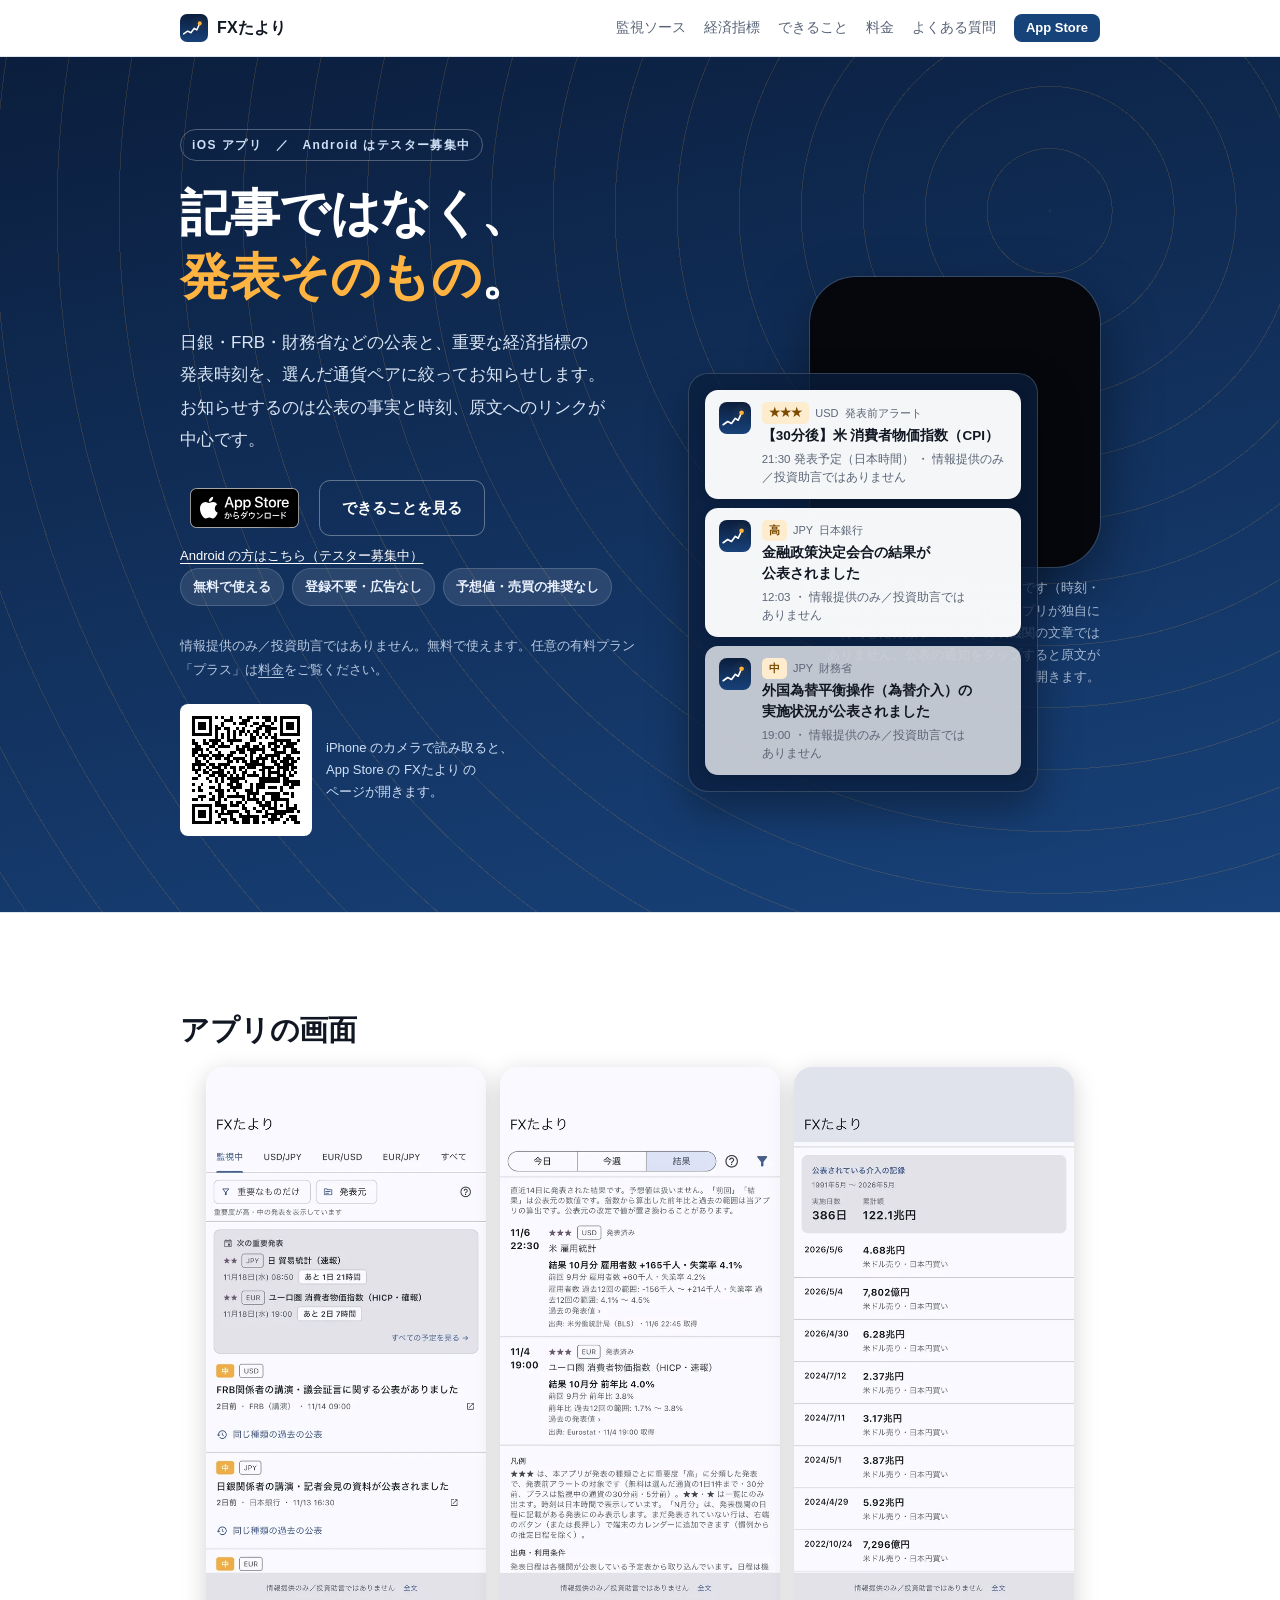
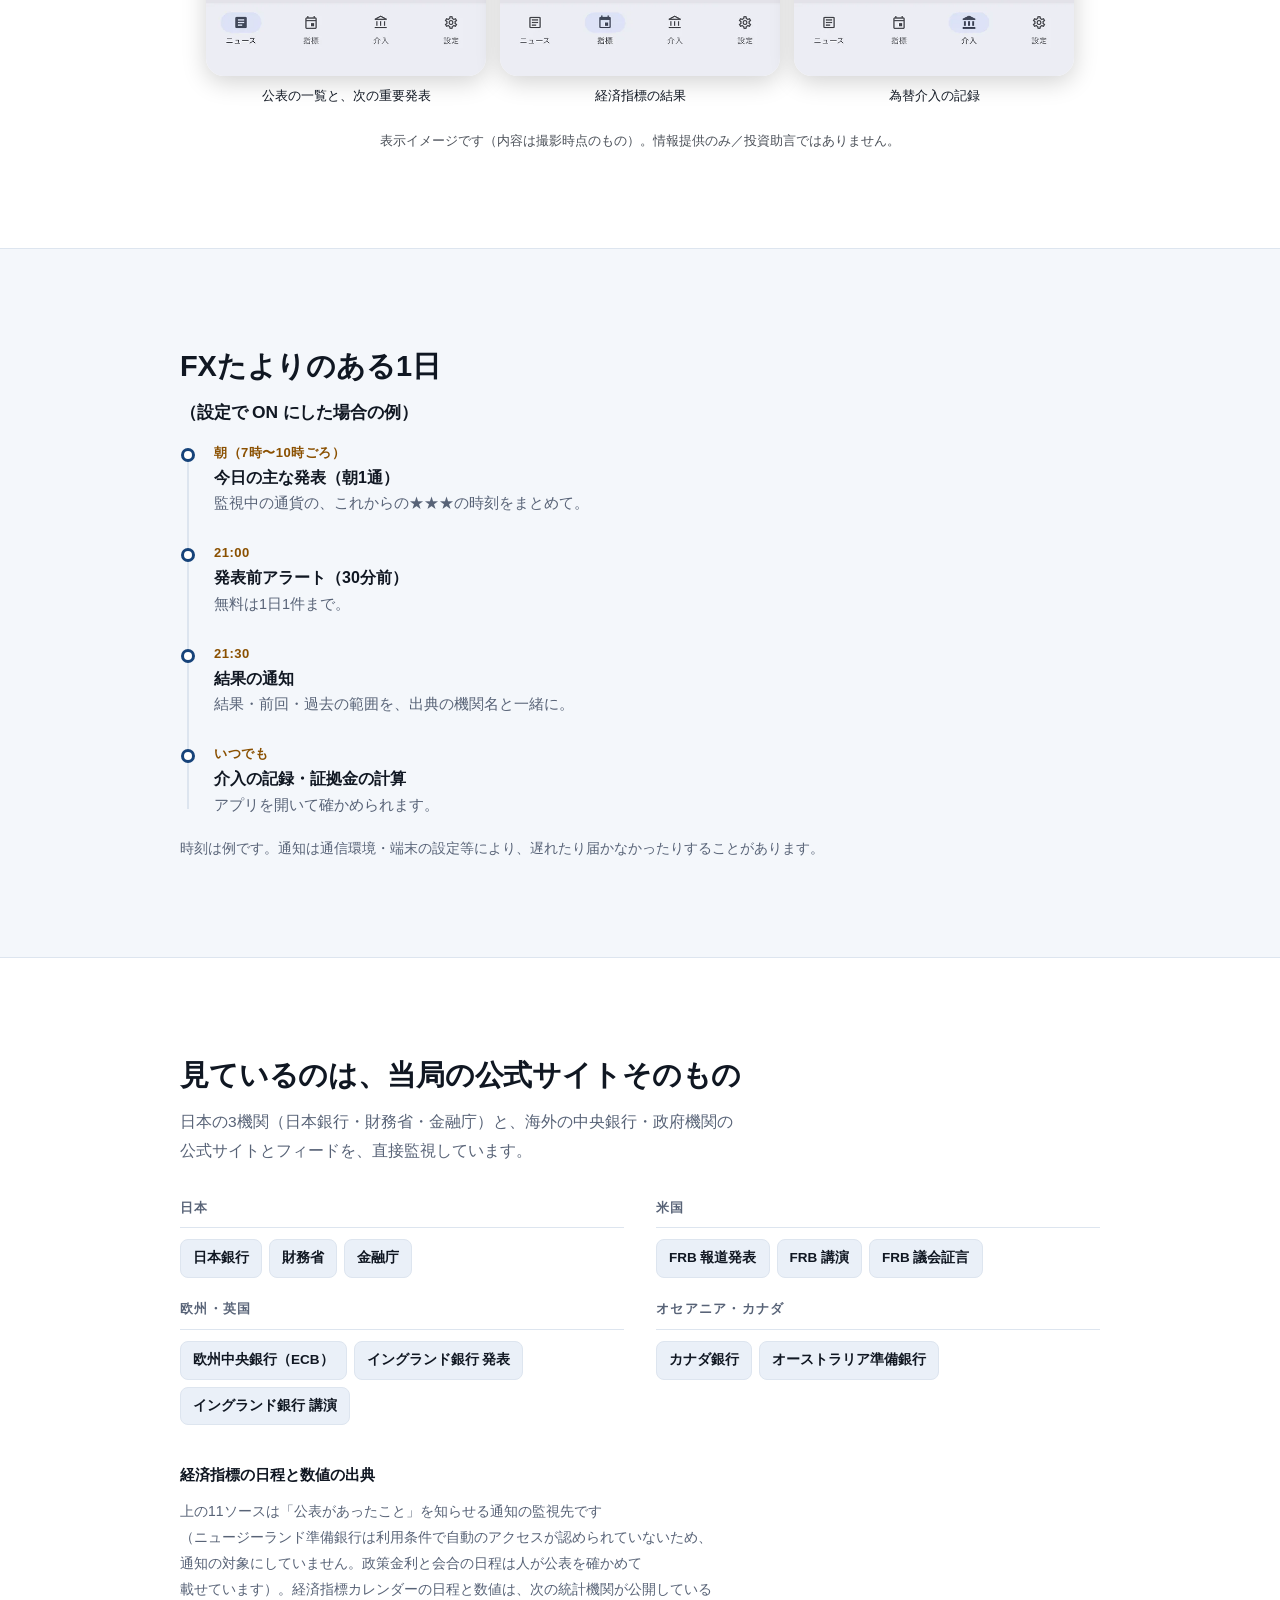
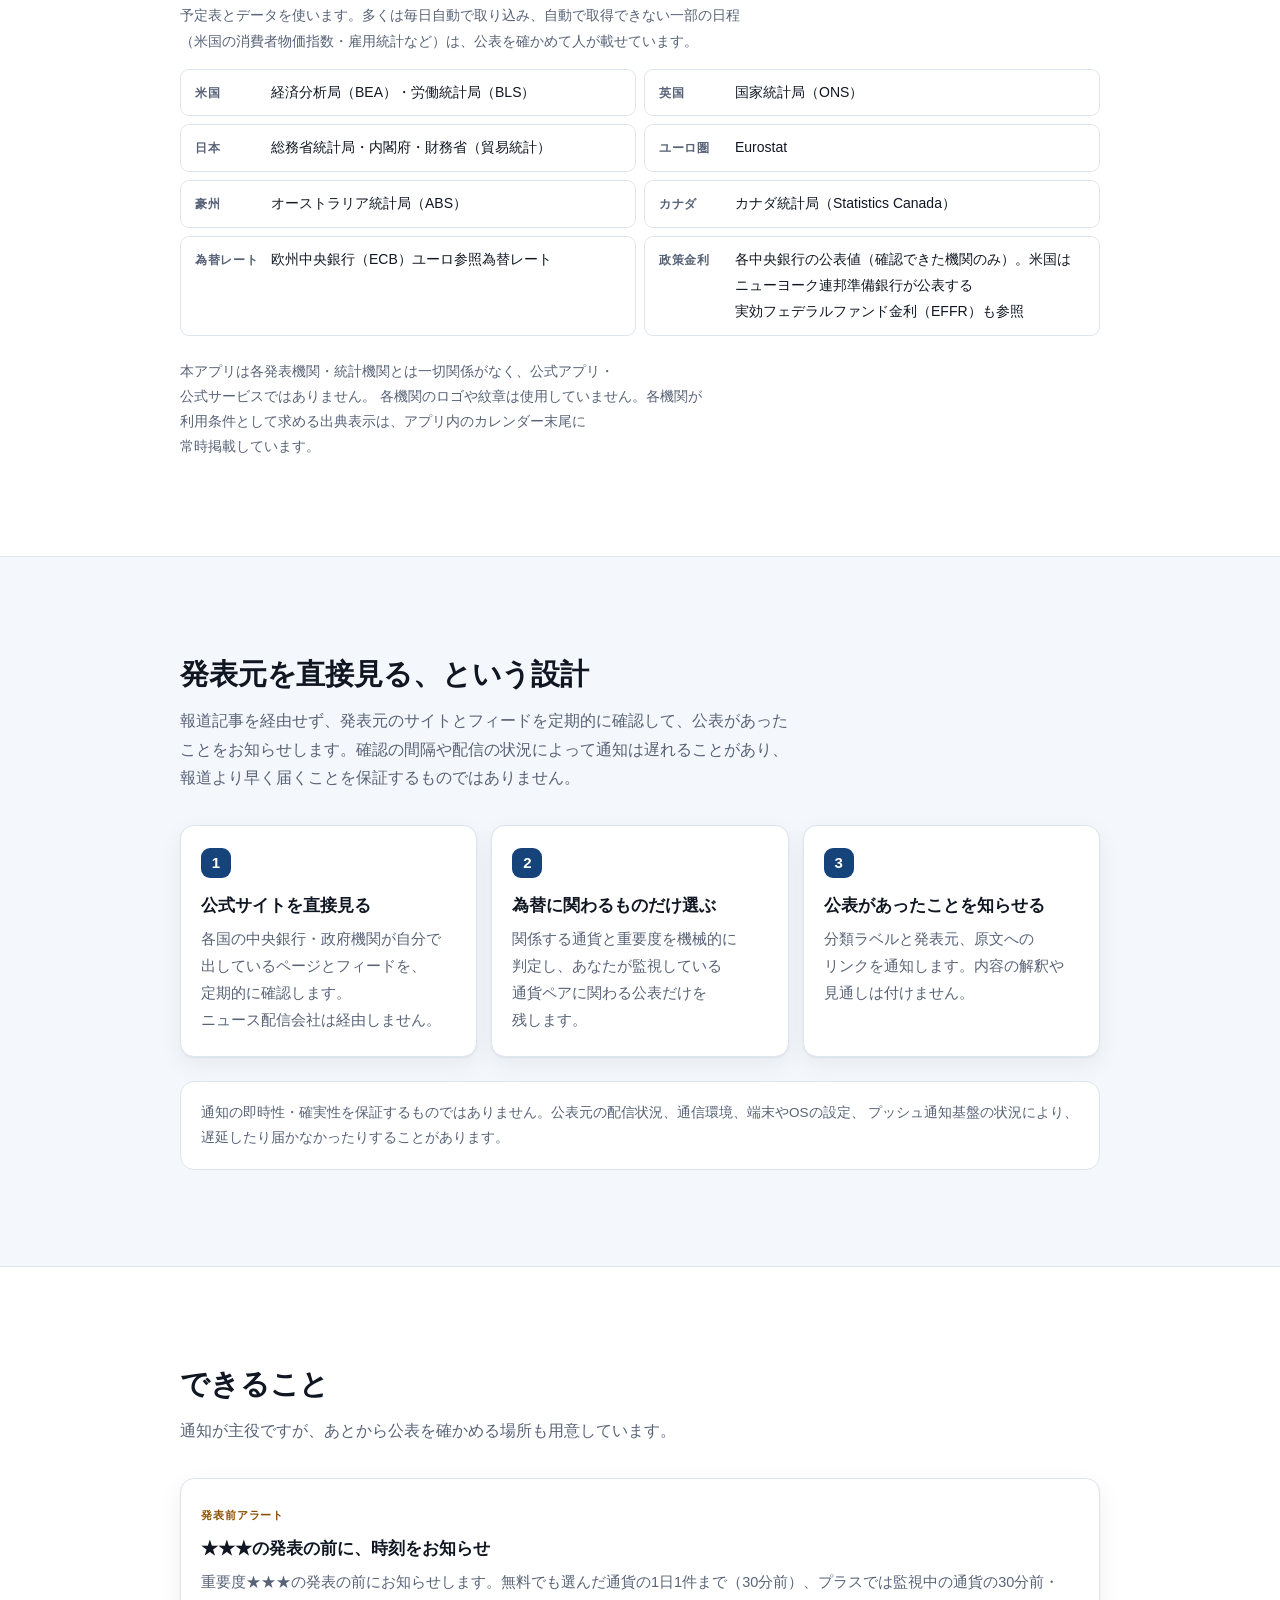
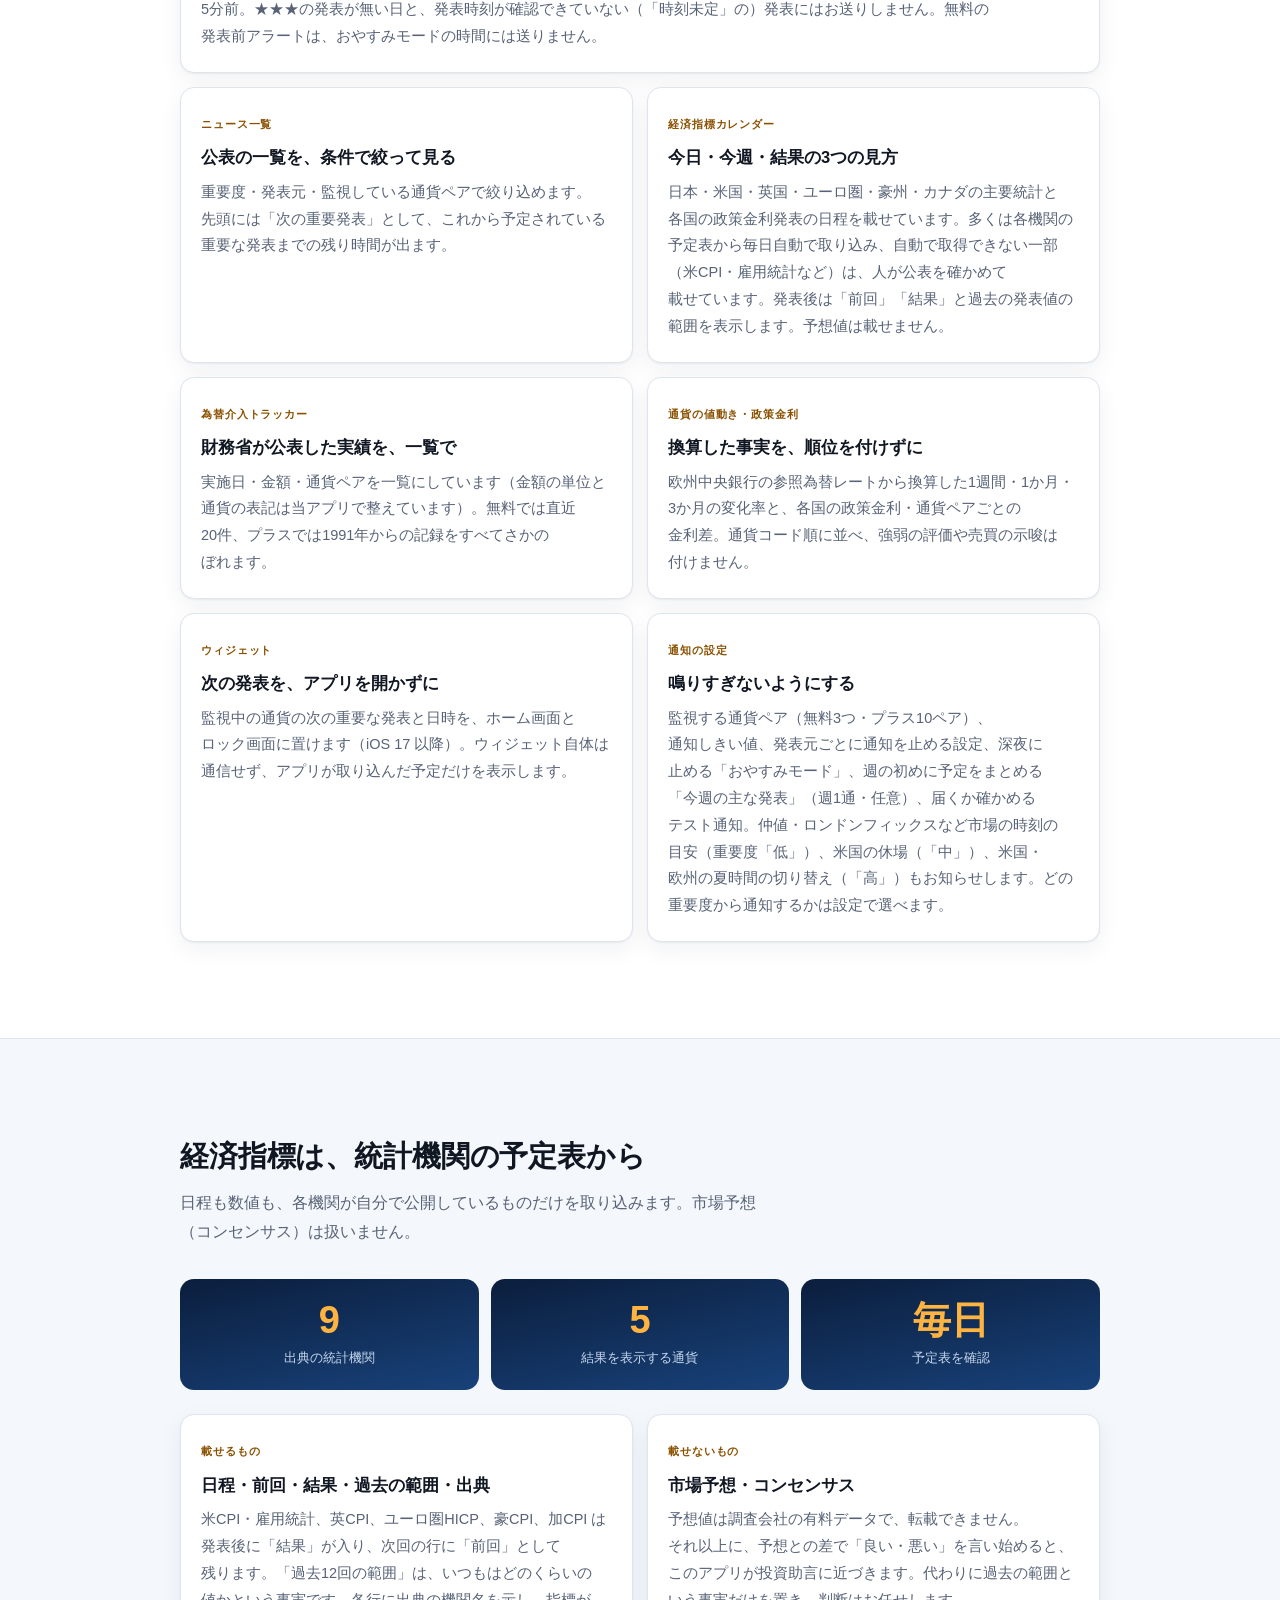
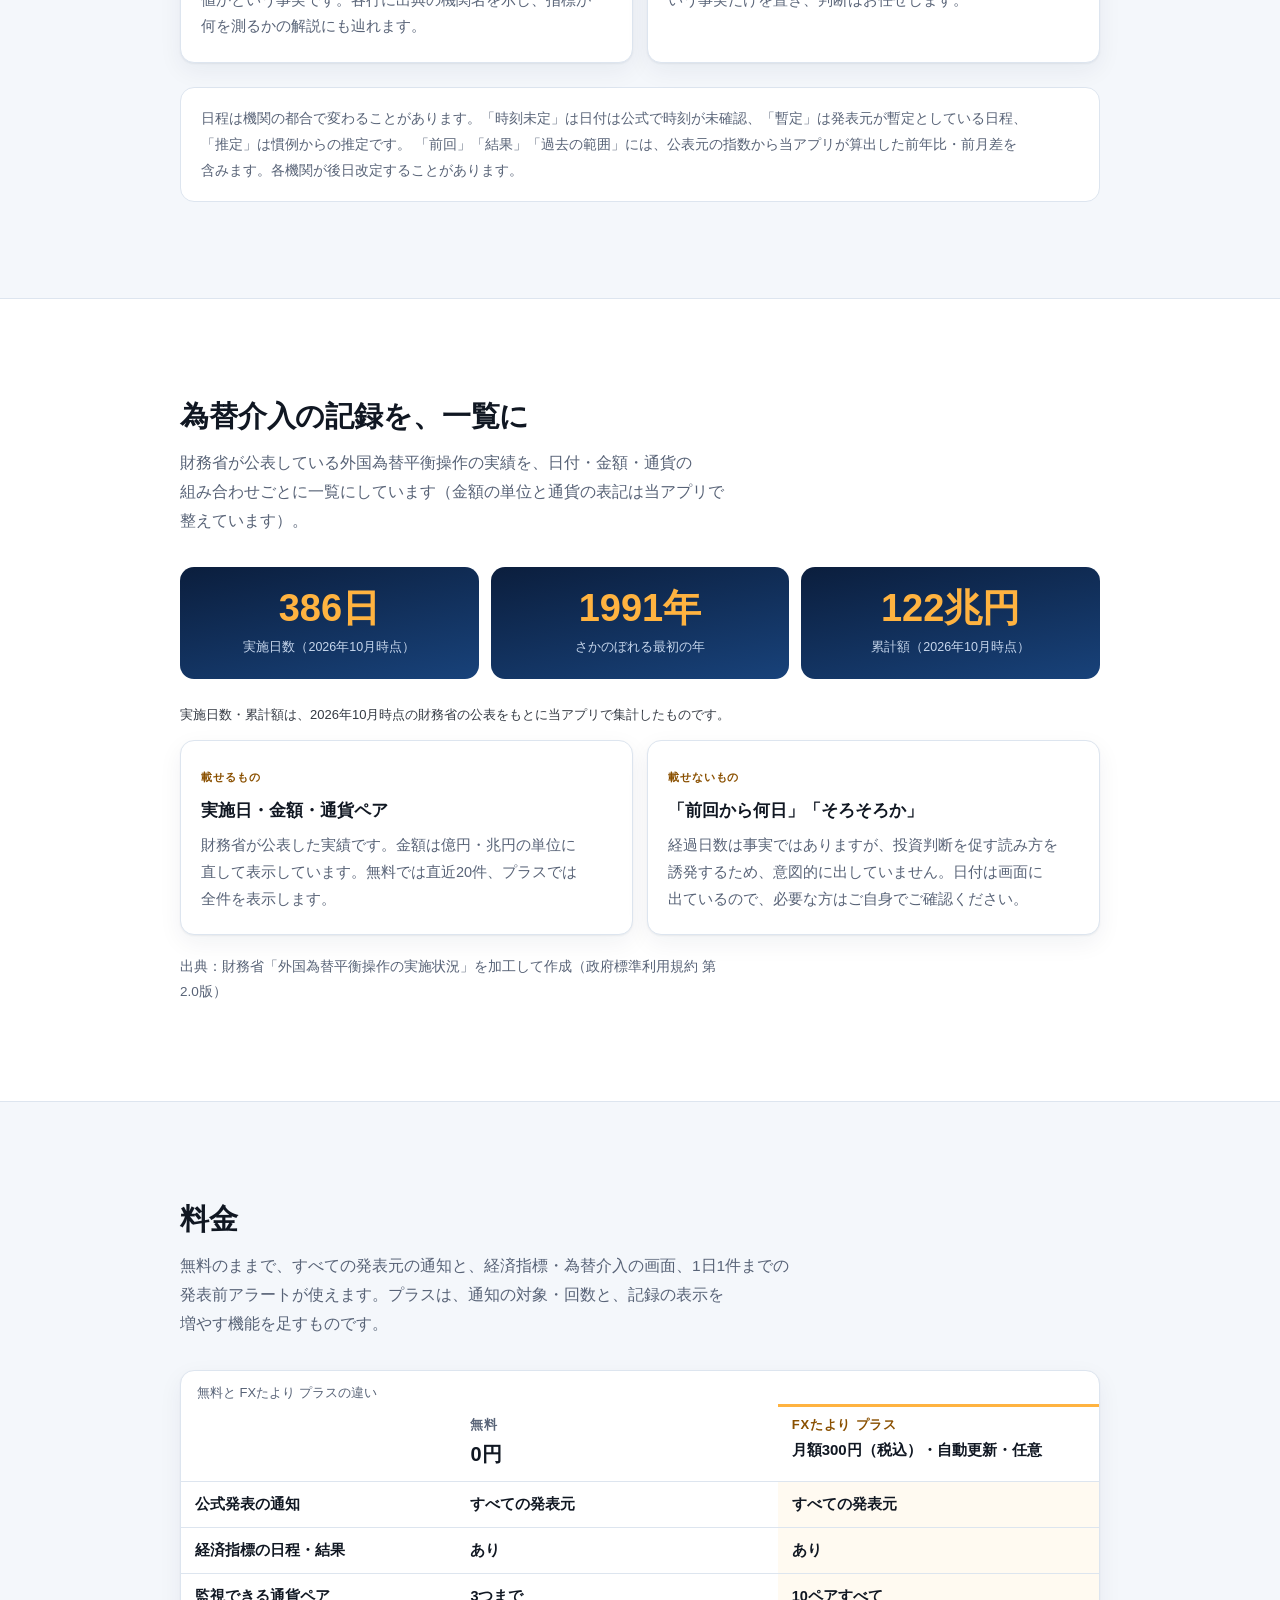
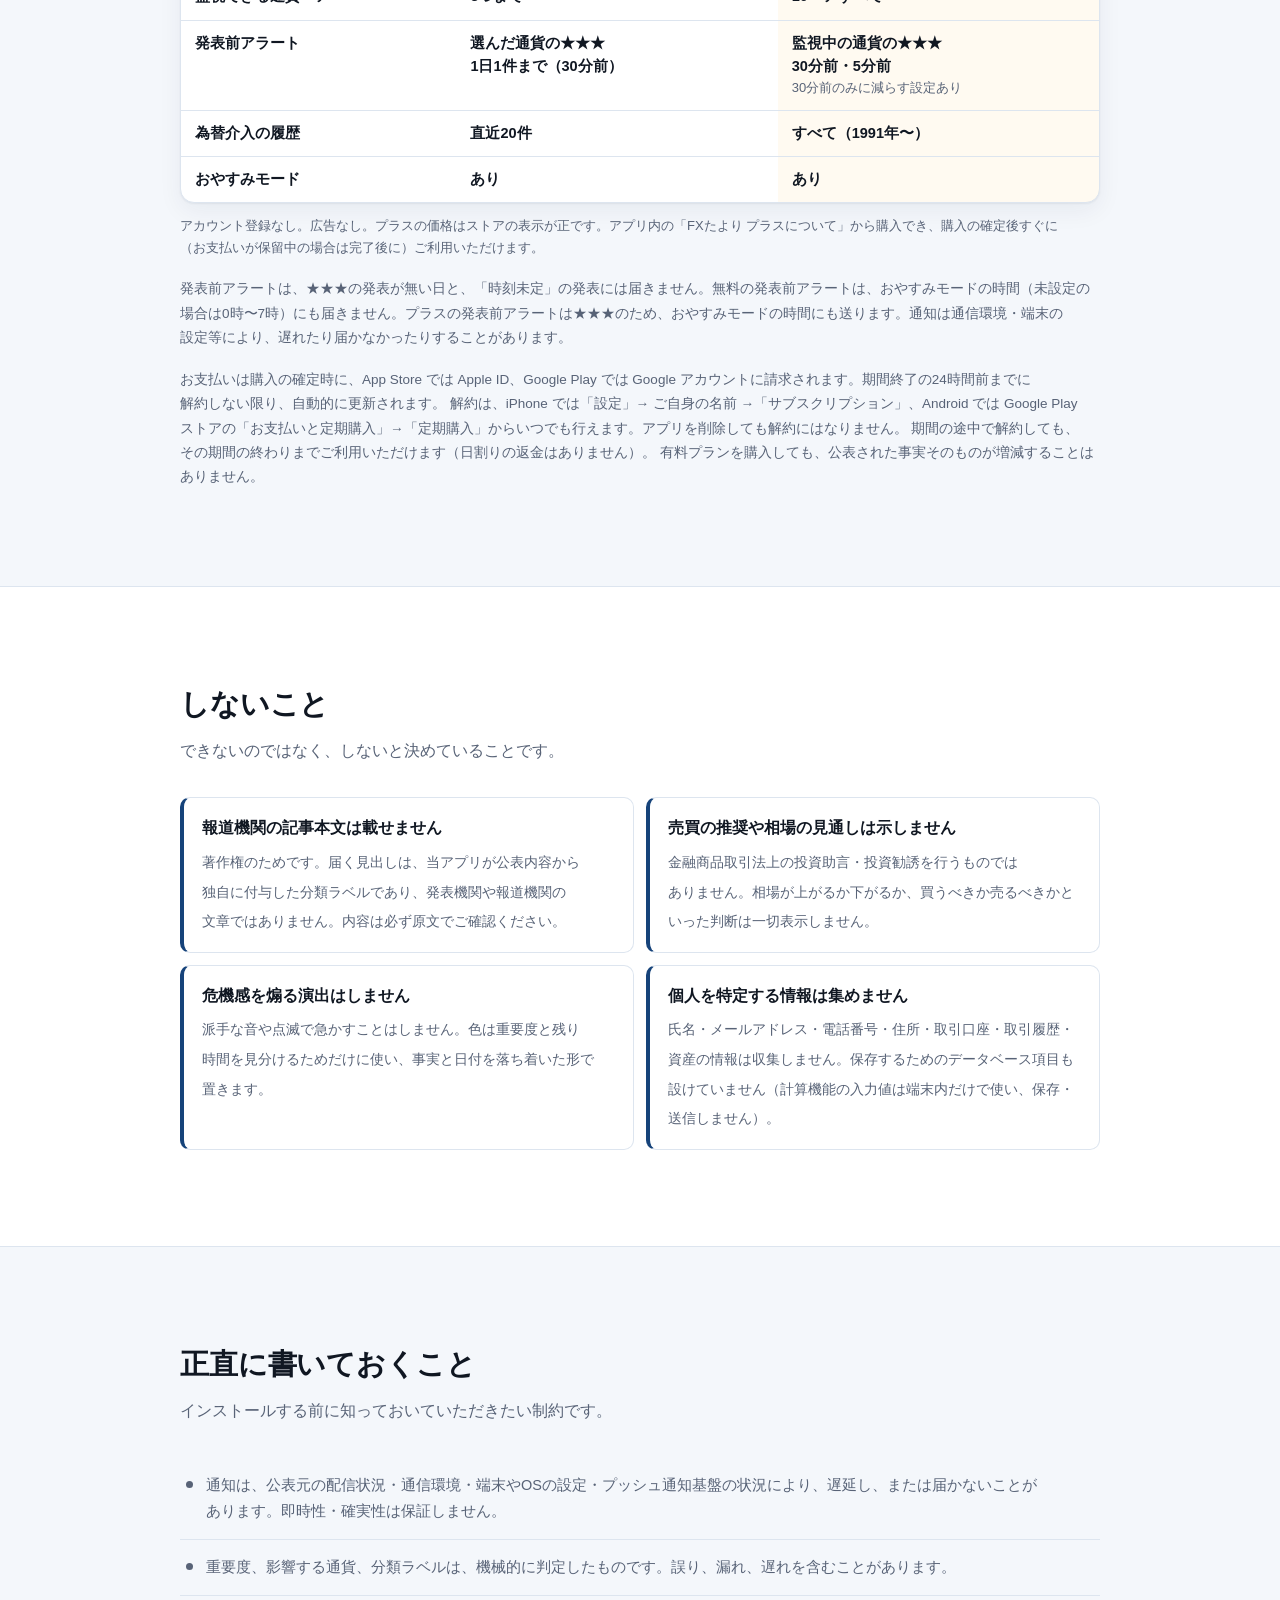
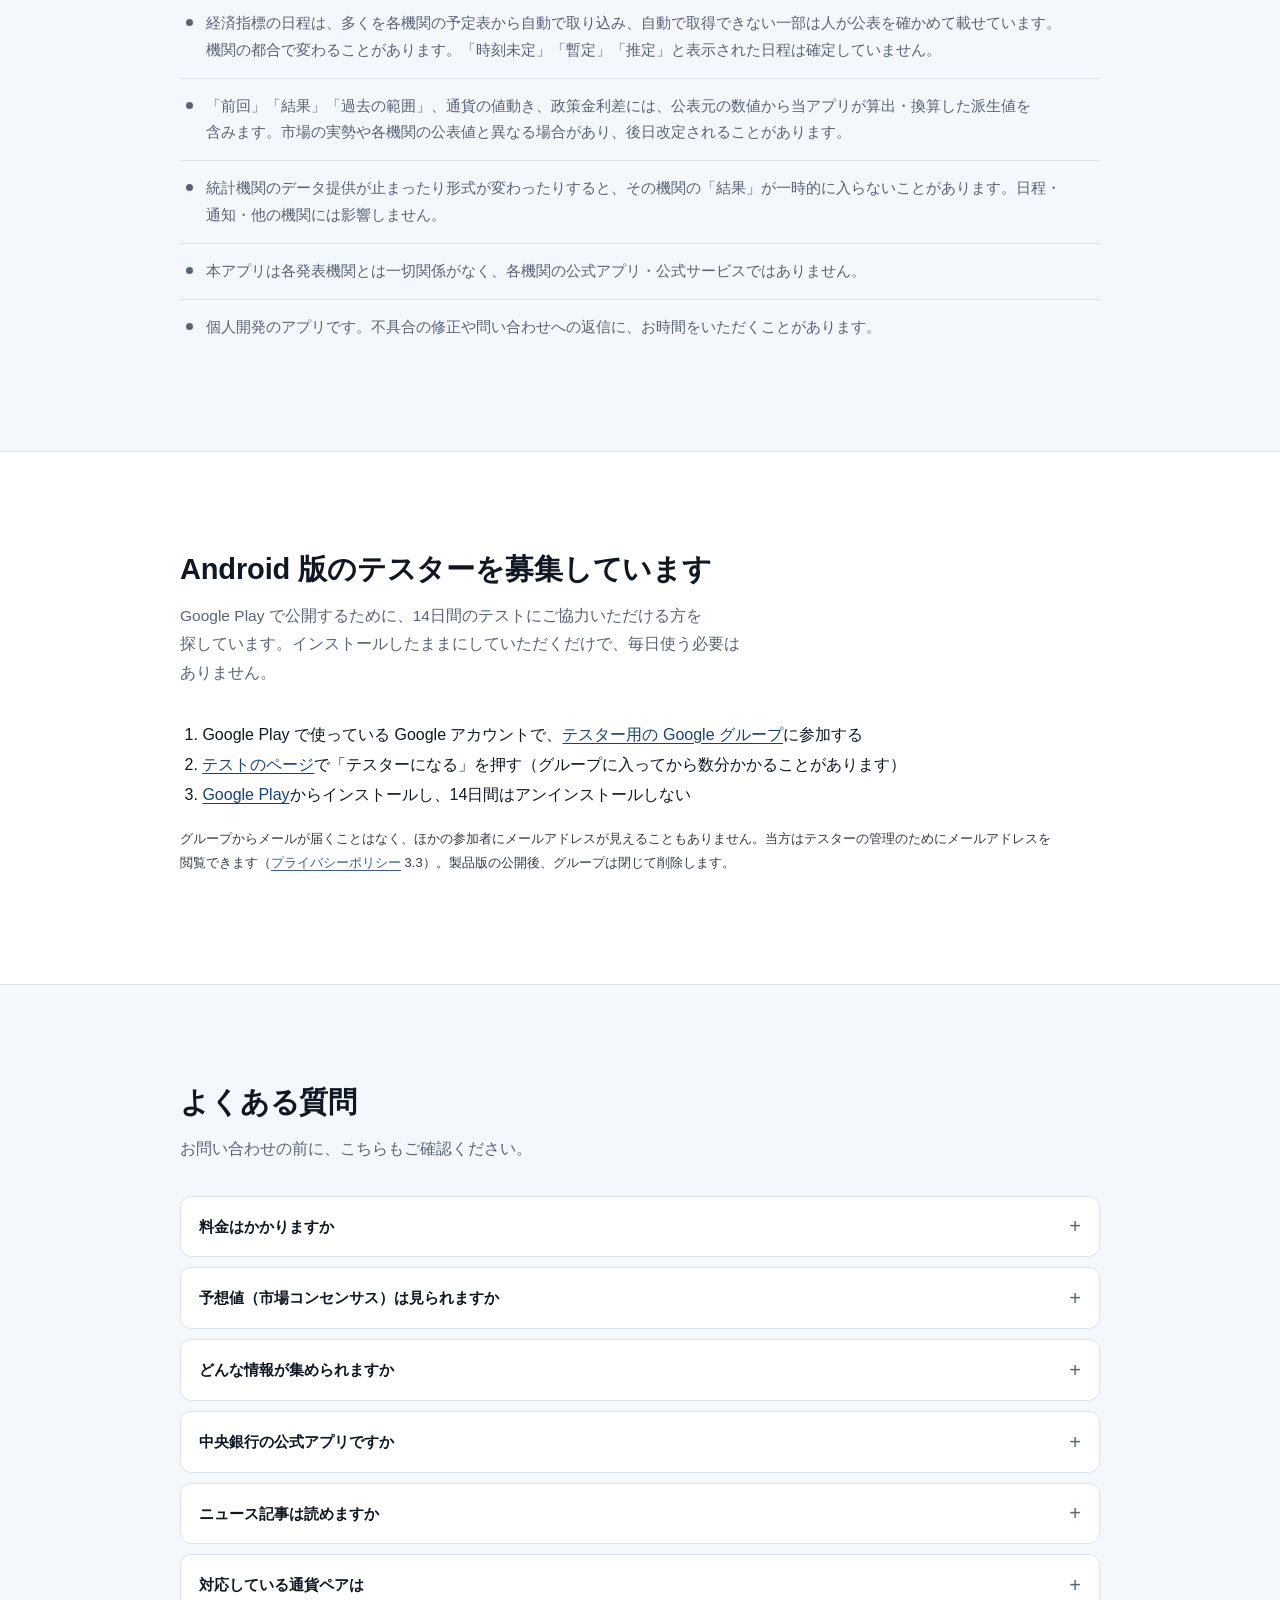
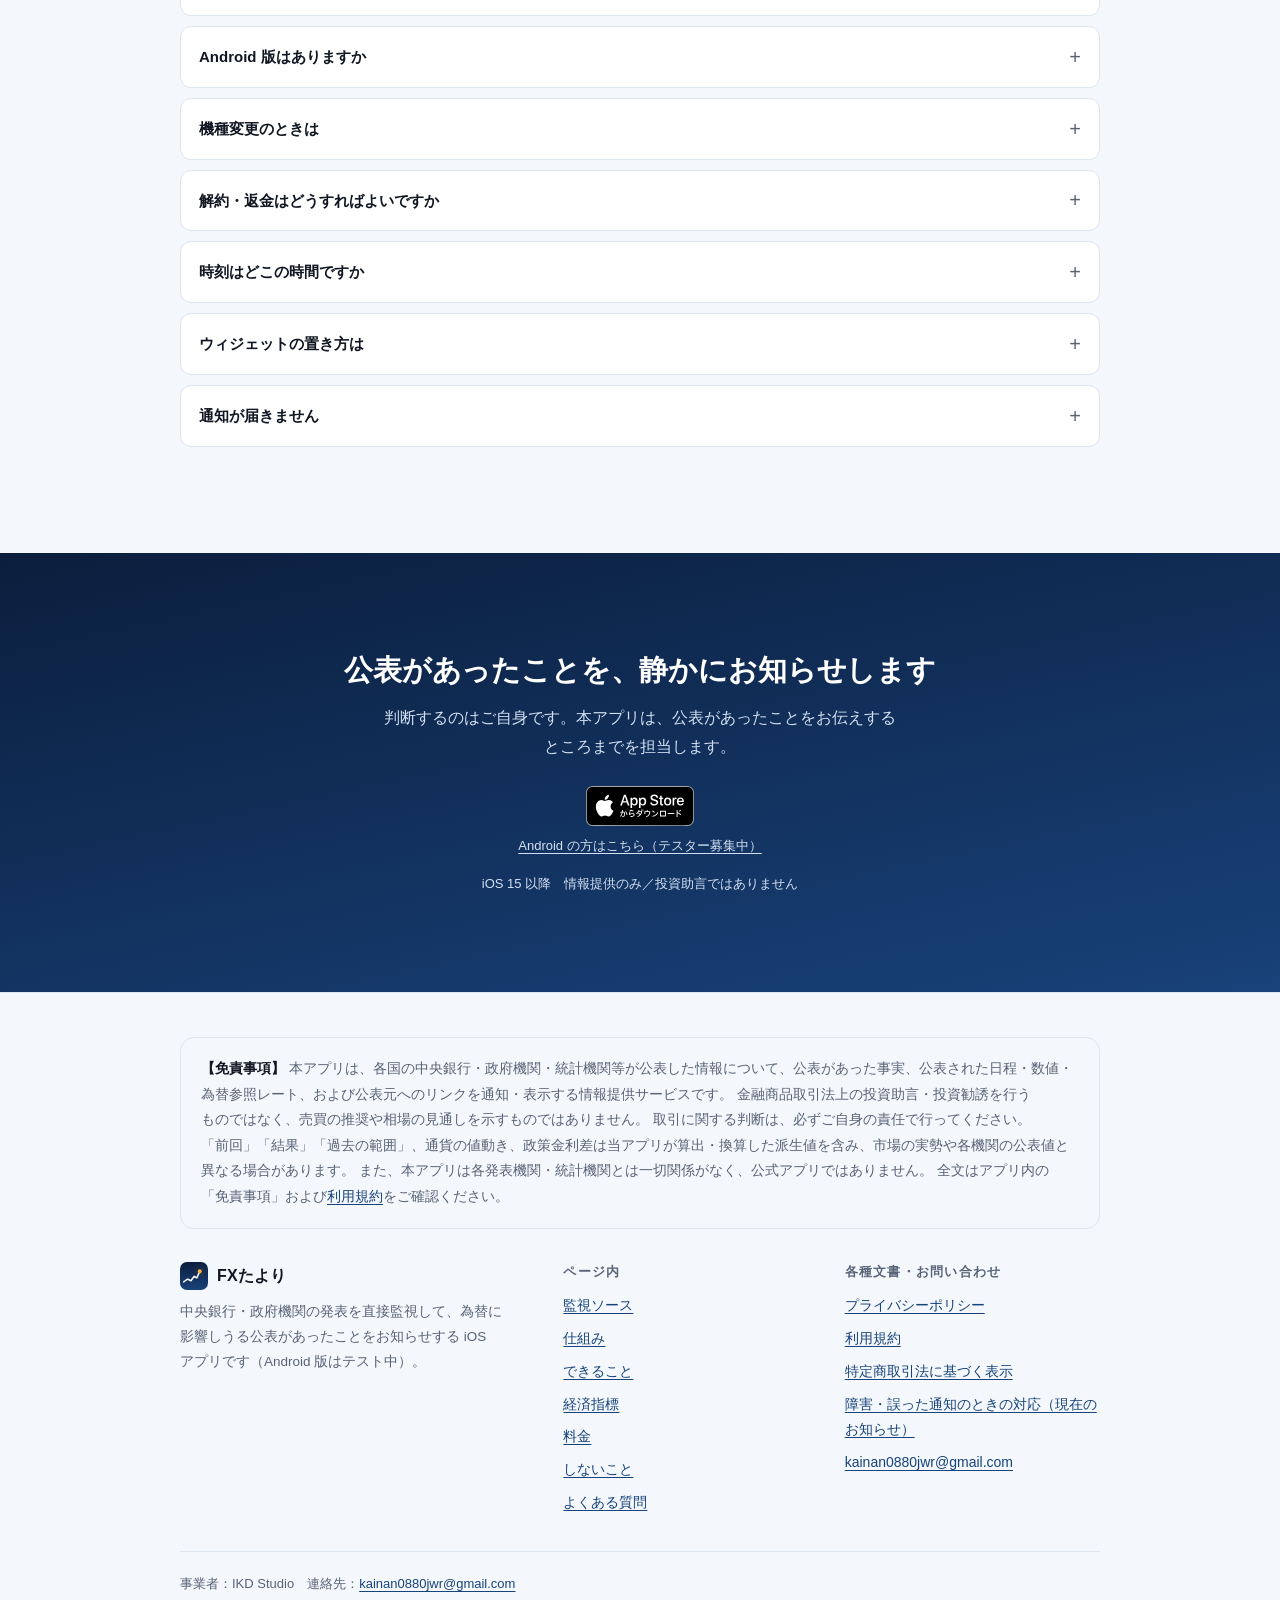
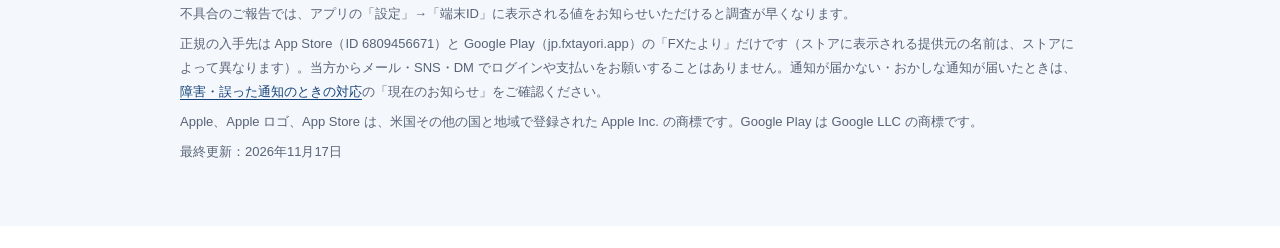
==== commit 1c23f7fd: "LP・ポリシー・特商法・障害時のページ 公開: 最終更新日を 2026年11月17日に（lp-20261117 の 994d3bb まで。1.5.4 の配信の日） Co-Authored-By: Cl" ====
--- a/index.html
+++ b/index.html
@@ -1166,7 +1166,7 @@
       <p>不具合のご報告では、アプリの「設定」→「端末ID」に表示される値をお知らせいただけると調査が早くなります。</p>
       <p>正規の入手先は App Store（ID 6809456671）と Google Play（jp.fxtayori.app）の「FXたより」だけです（ストアに表示される提供元の名前は、ストアによって異なります）。当方からメール・SNS・DM でログインや支払いをお願いすることはありません。通知が届かない・おかしな通知が届いたときは、<a href="incident.html">障害・誤った通知のときの対応</a>の「現在のお知らせ」をご確認ください。</p>
       <p>Apple、Apple ロゴ、App Store は、米国その他の国と地域で登録された Apple Inc. の商標です。Google Play は Google LLC の商標です。</p>
-      <p>最終更新：【公開日】</p>
+      <p>最終更新：2026年11月17日</p>
     </div>
   </div>
 </footer>
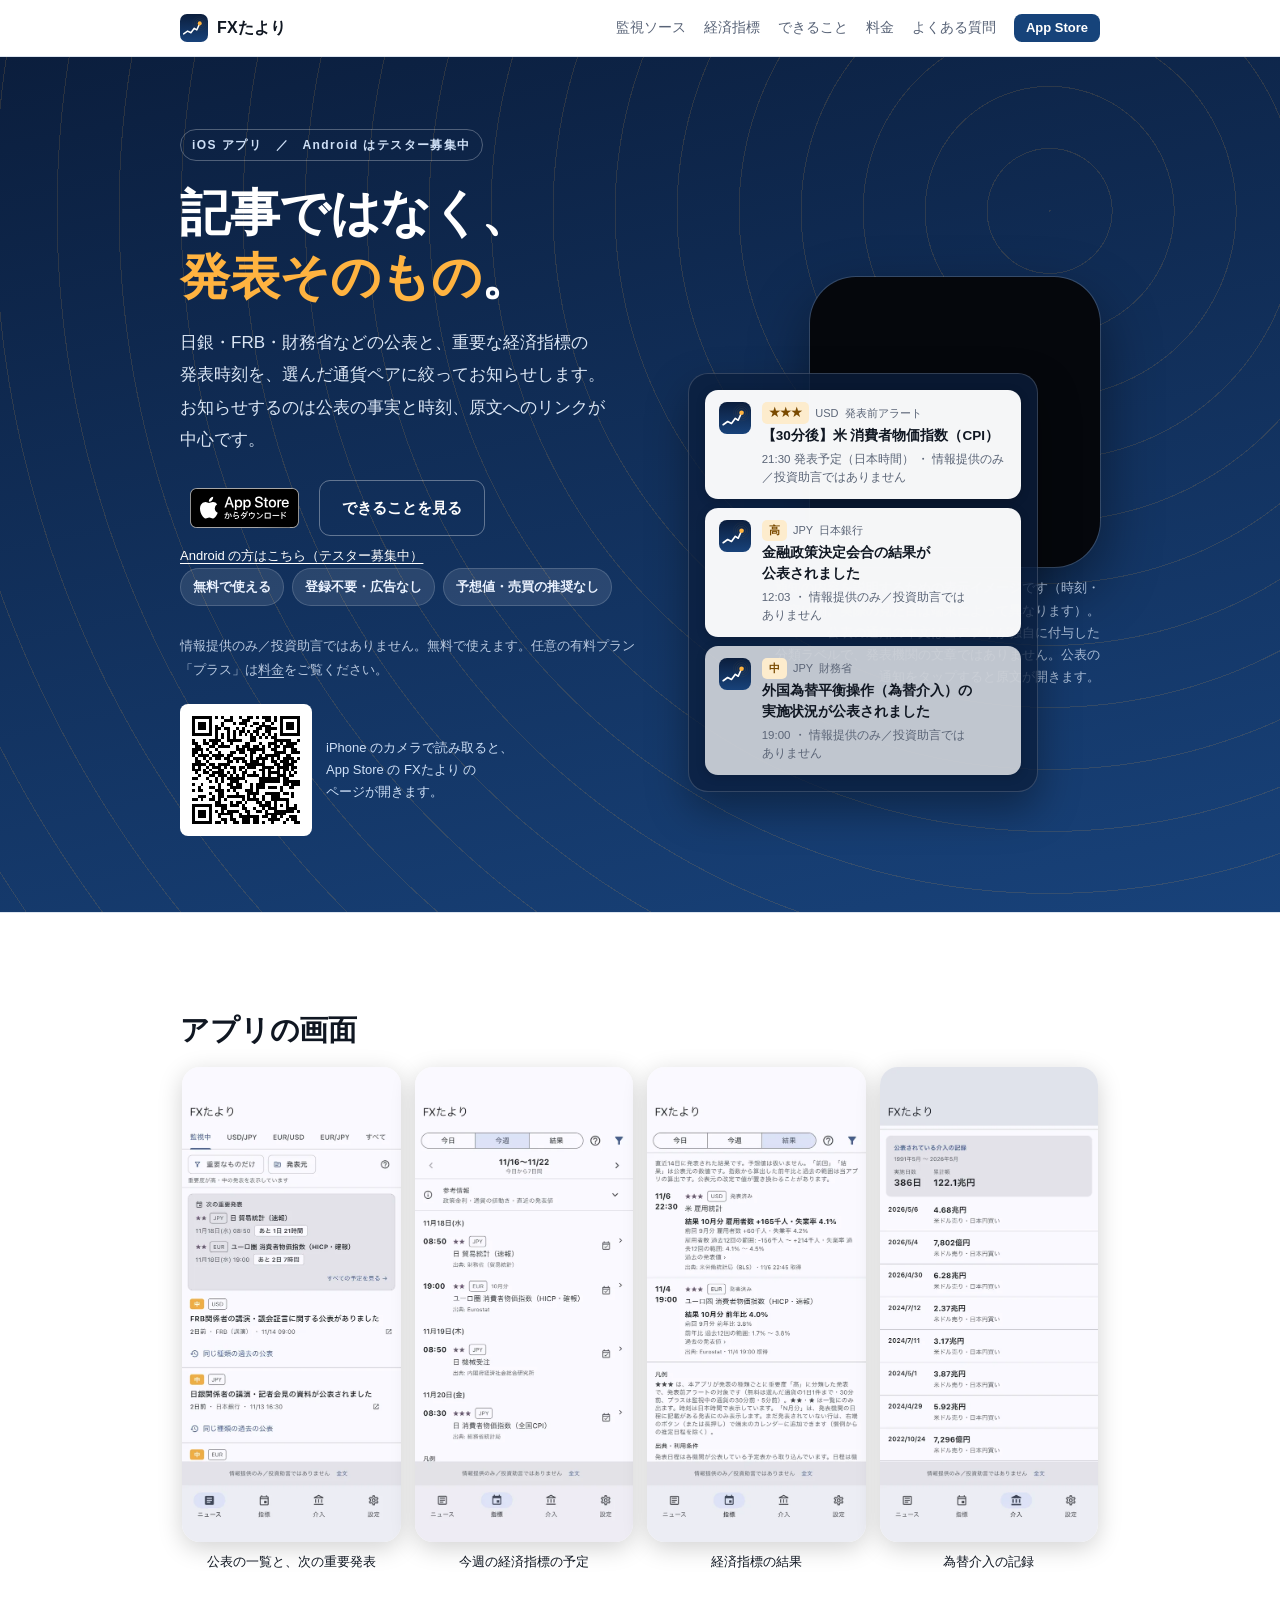
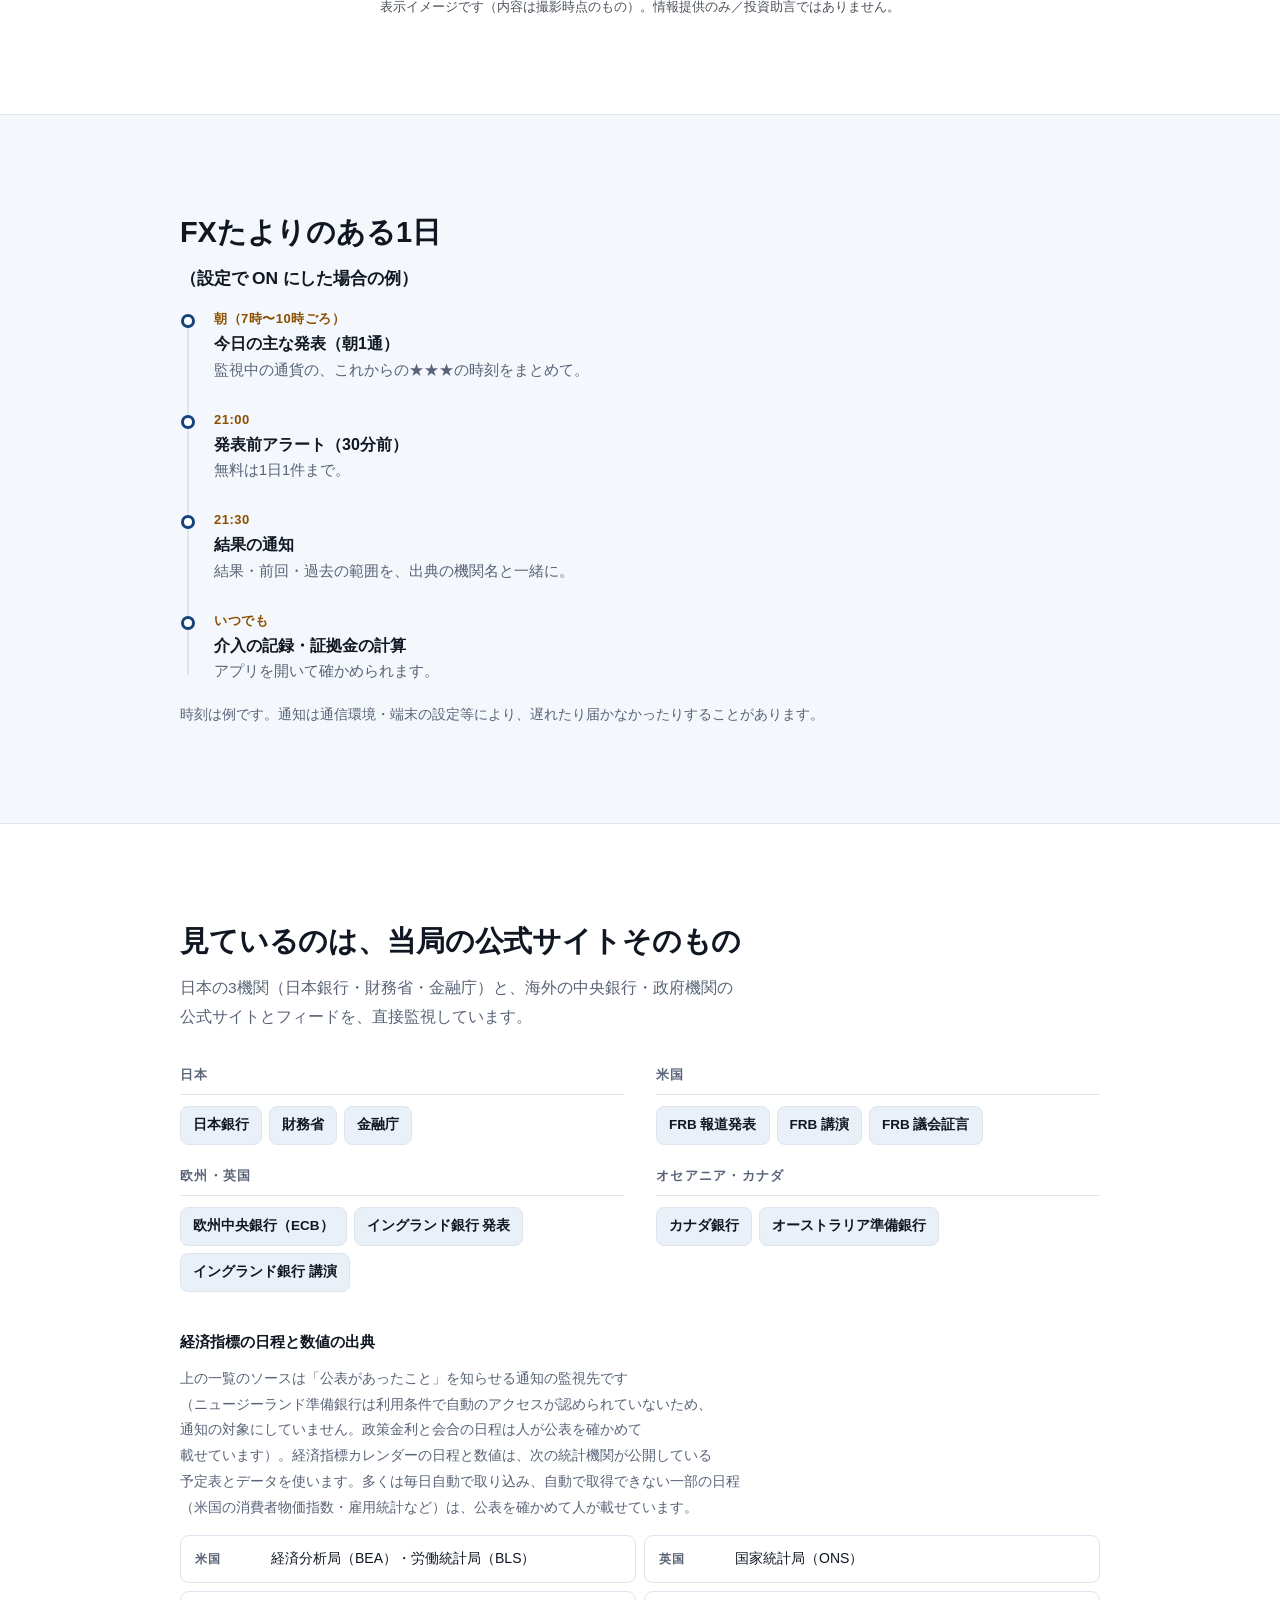
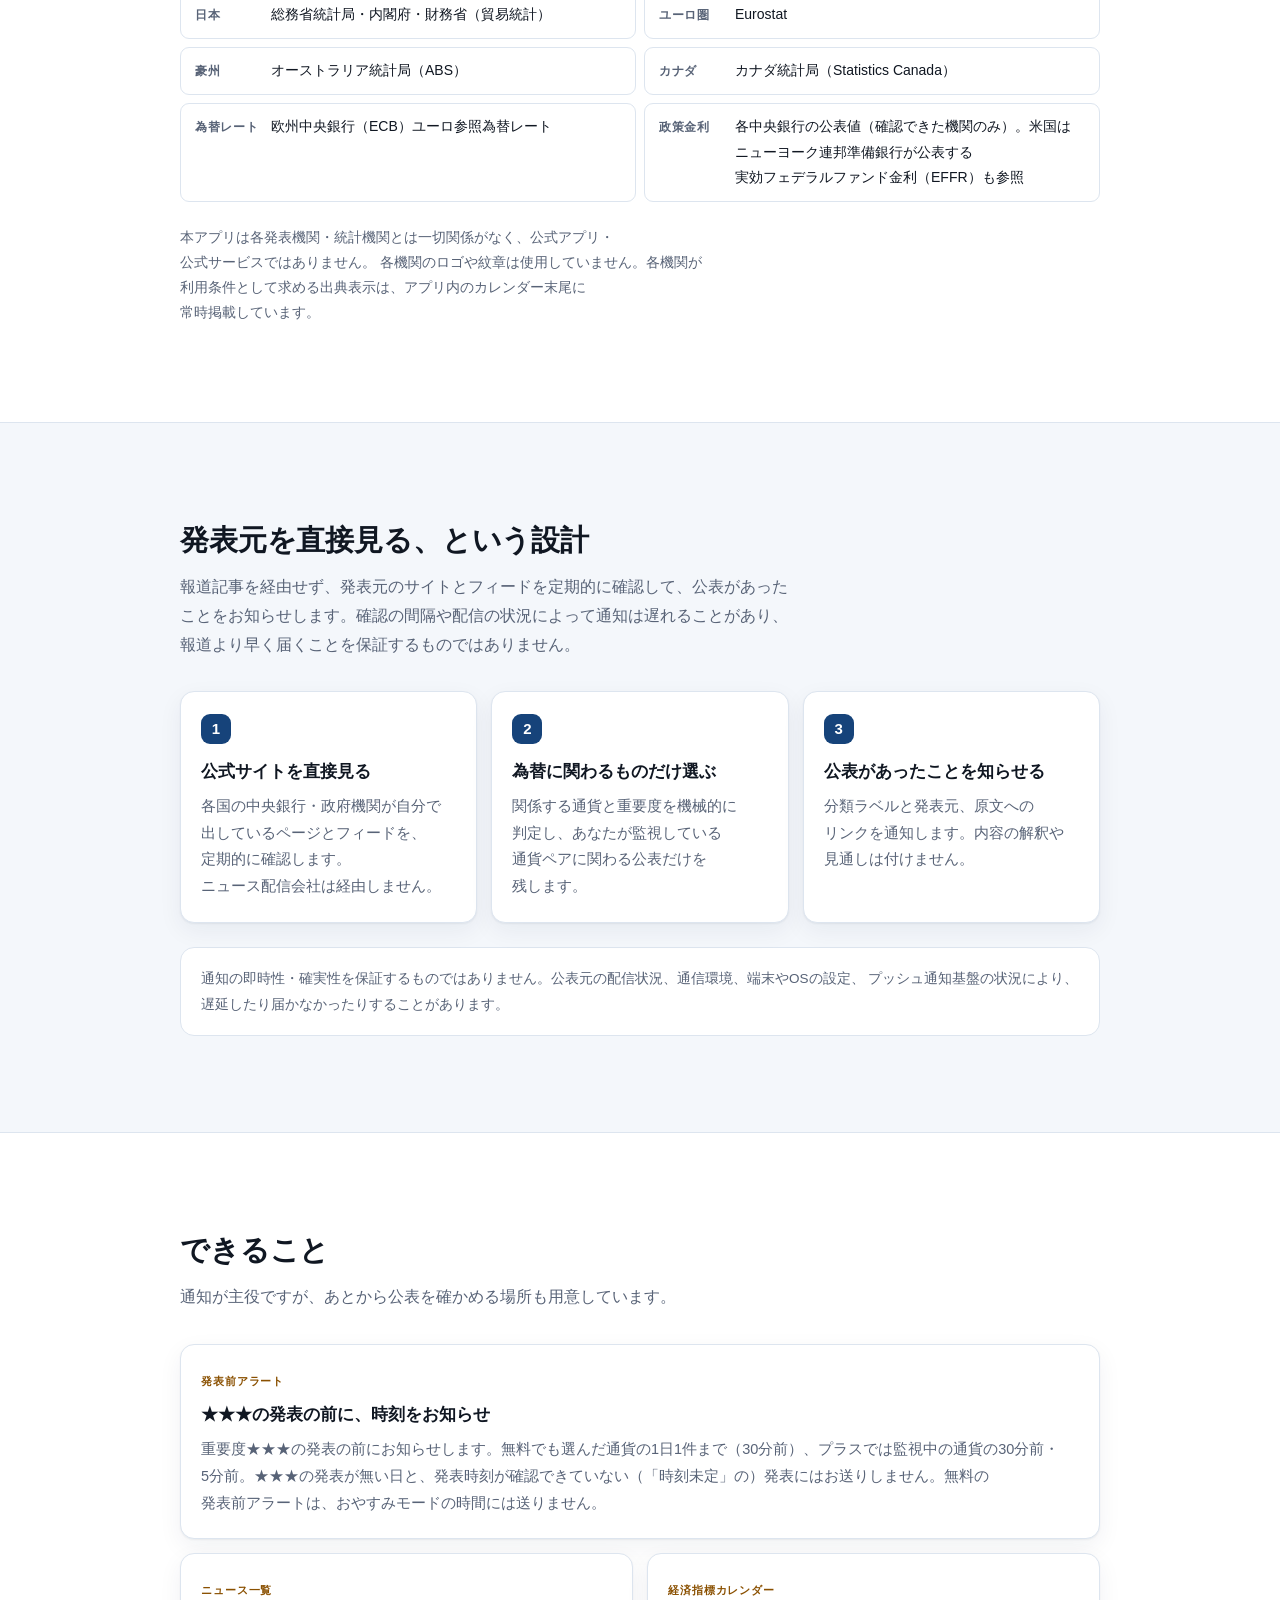
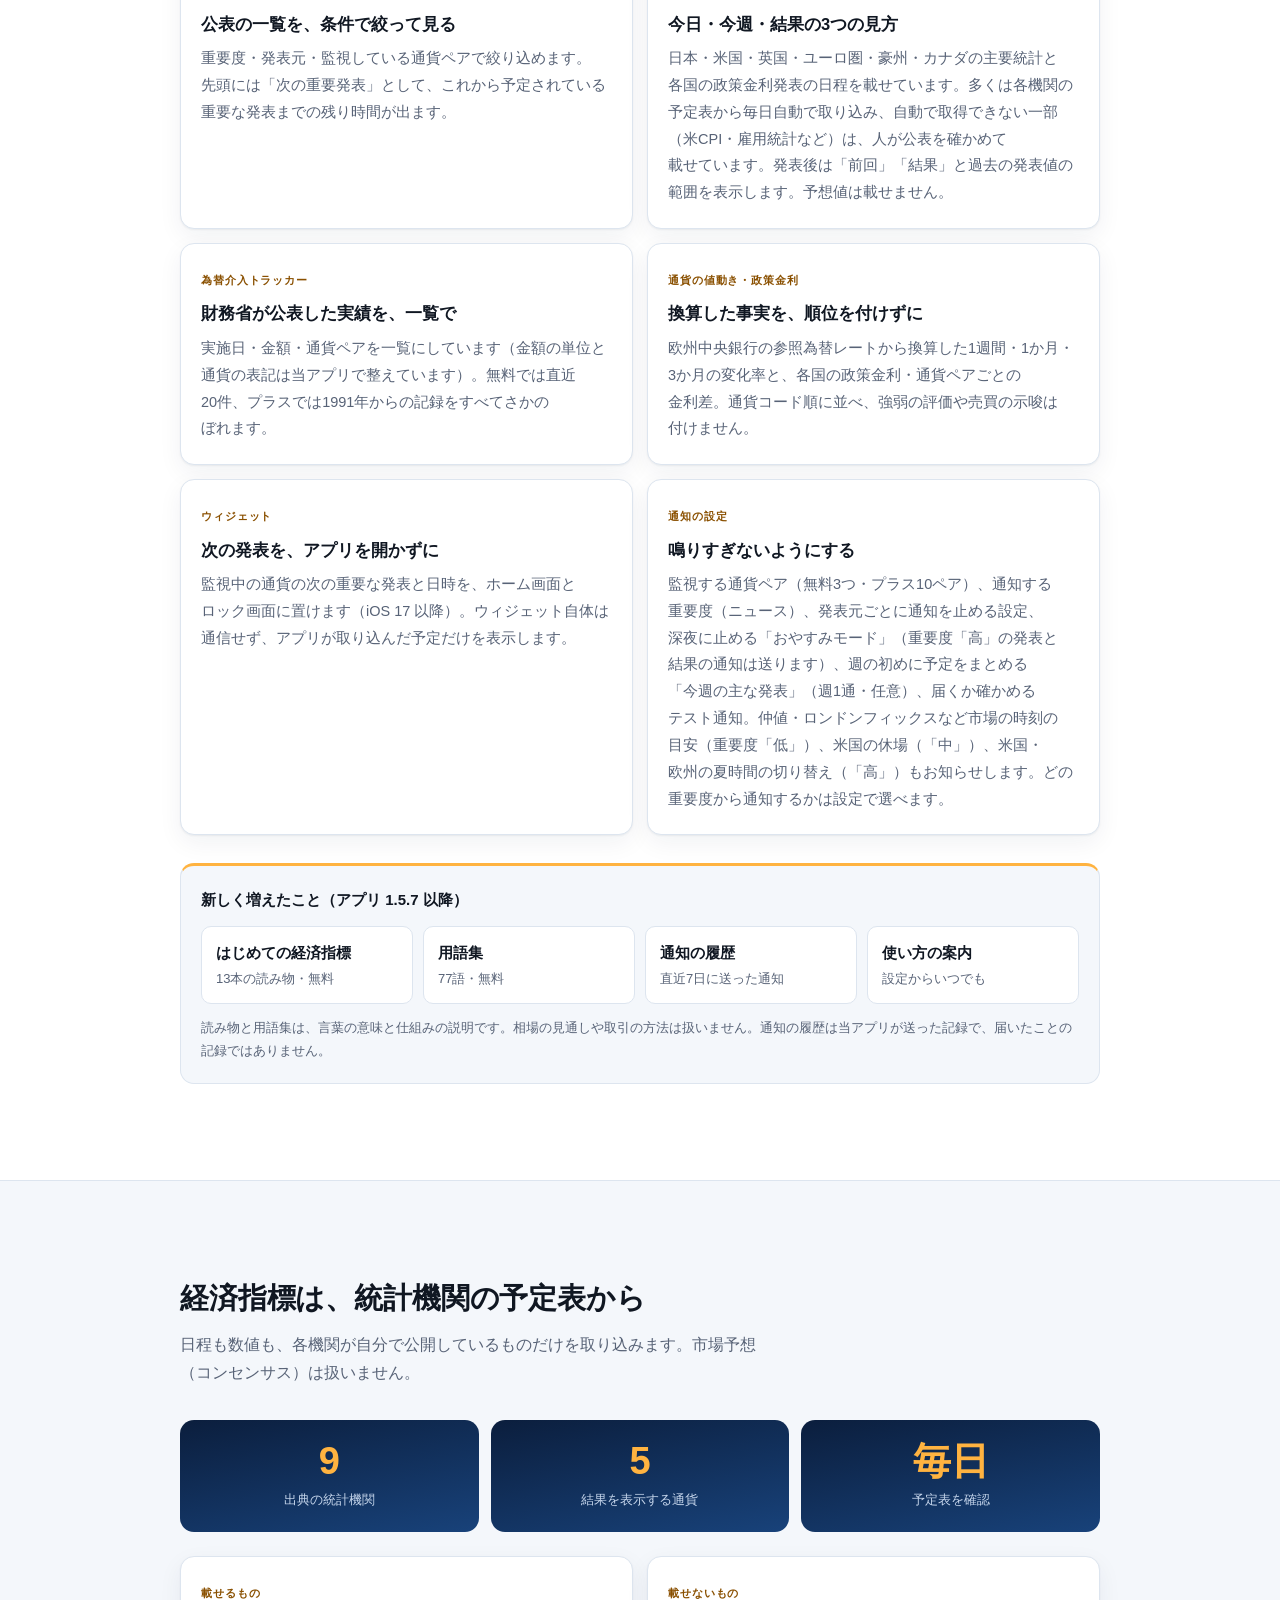
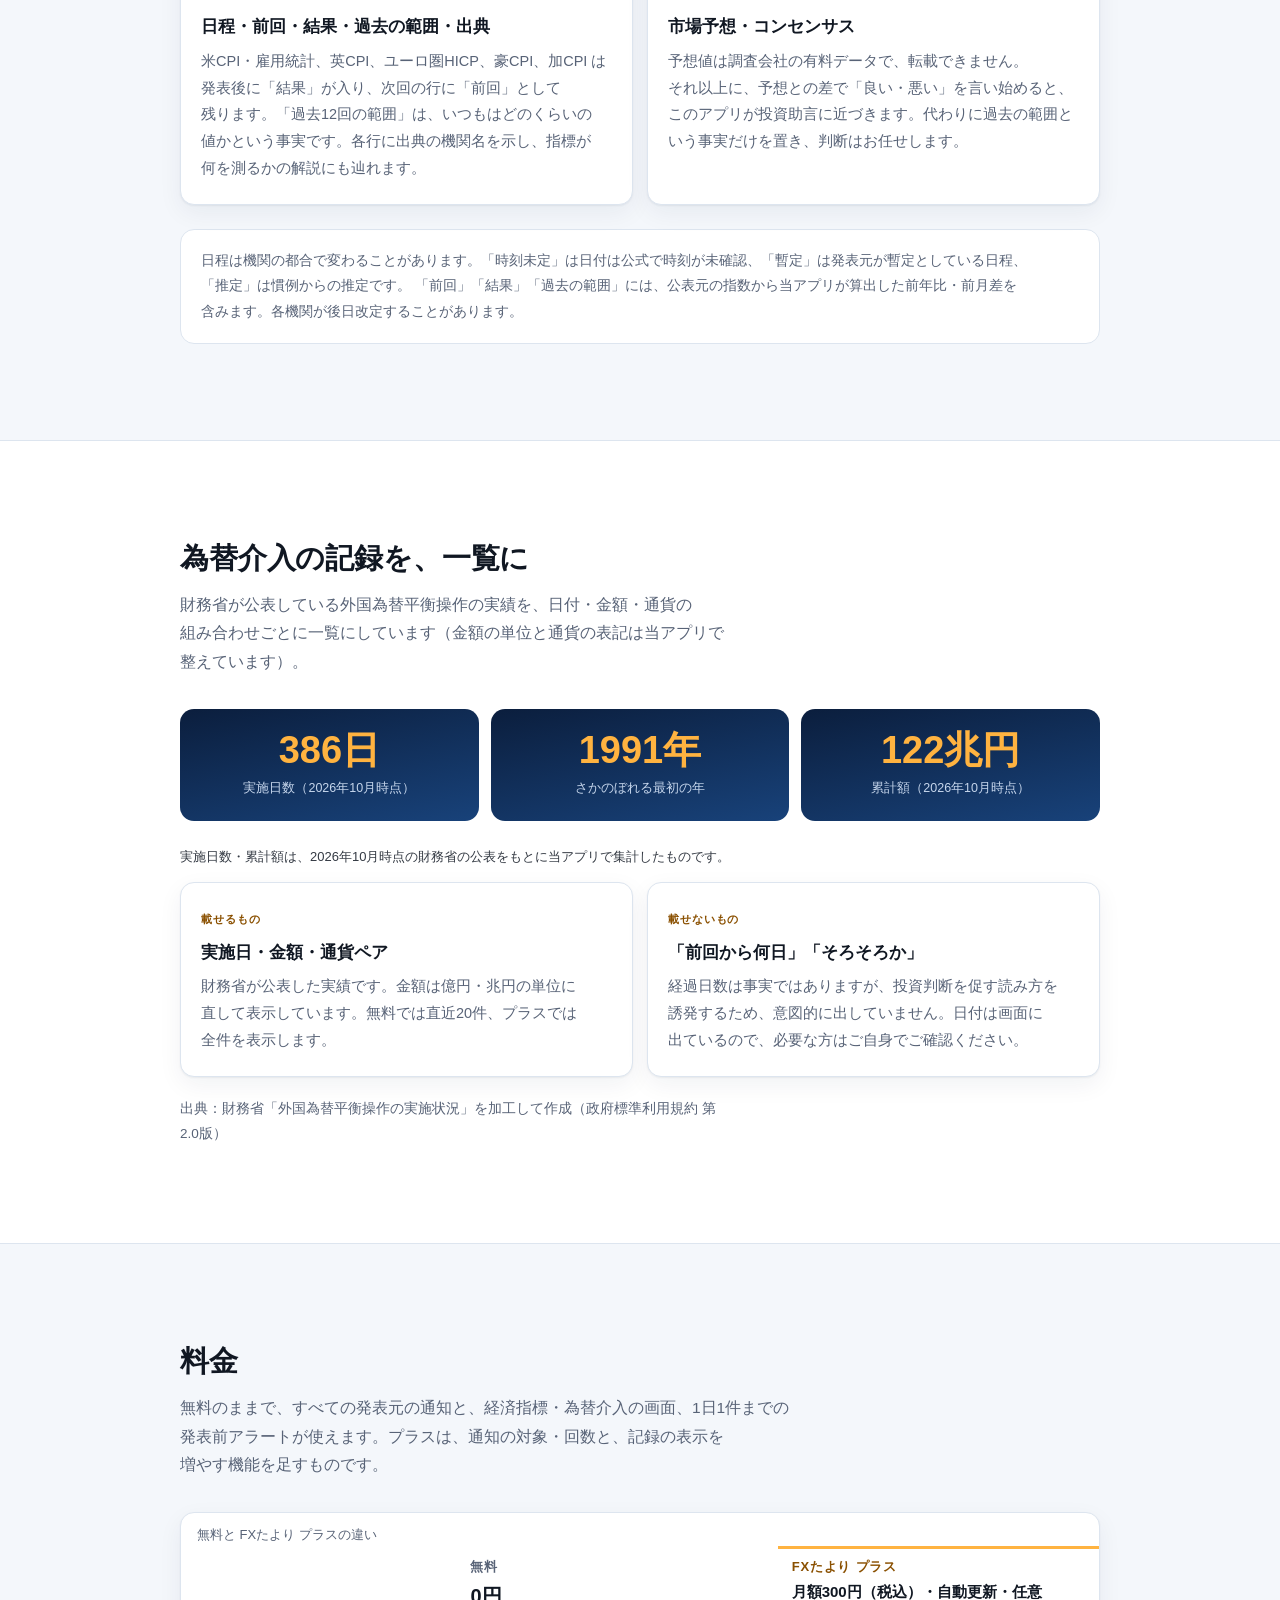
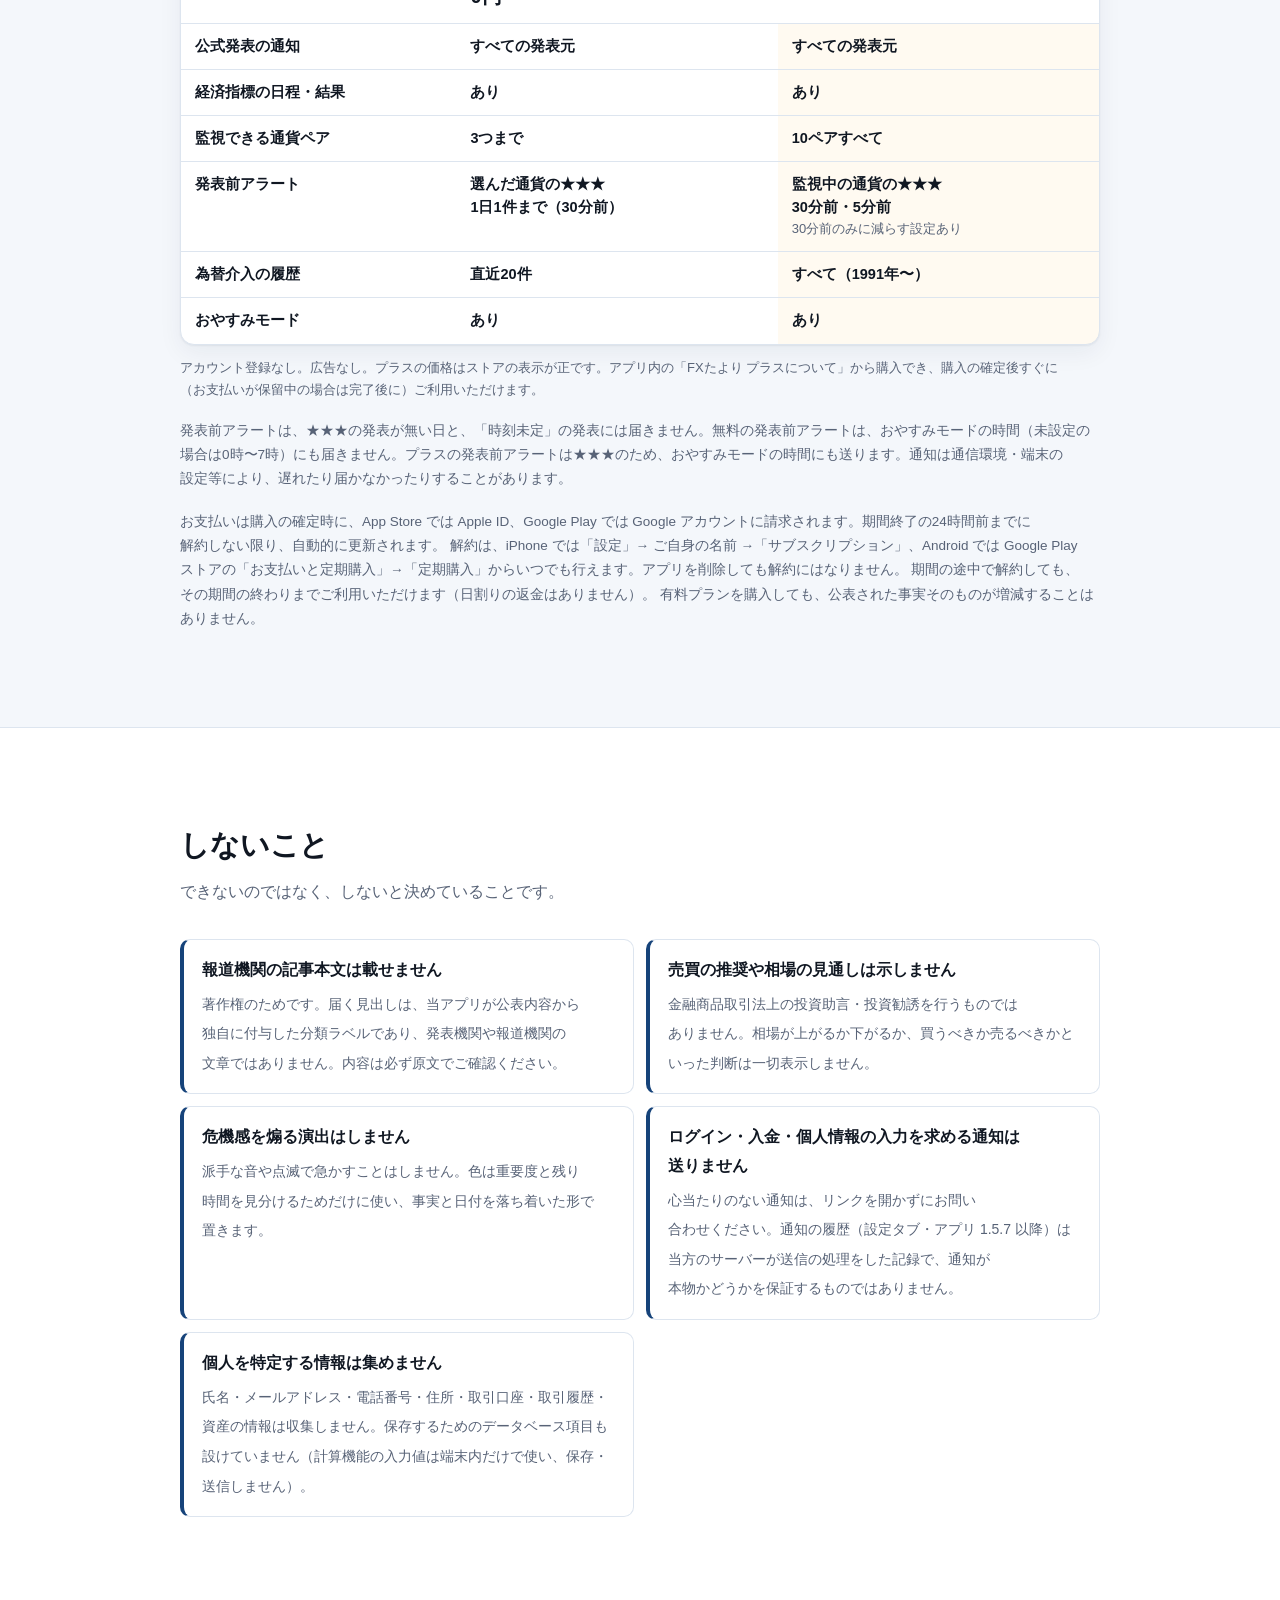
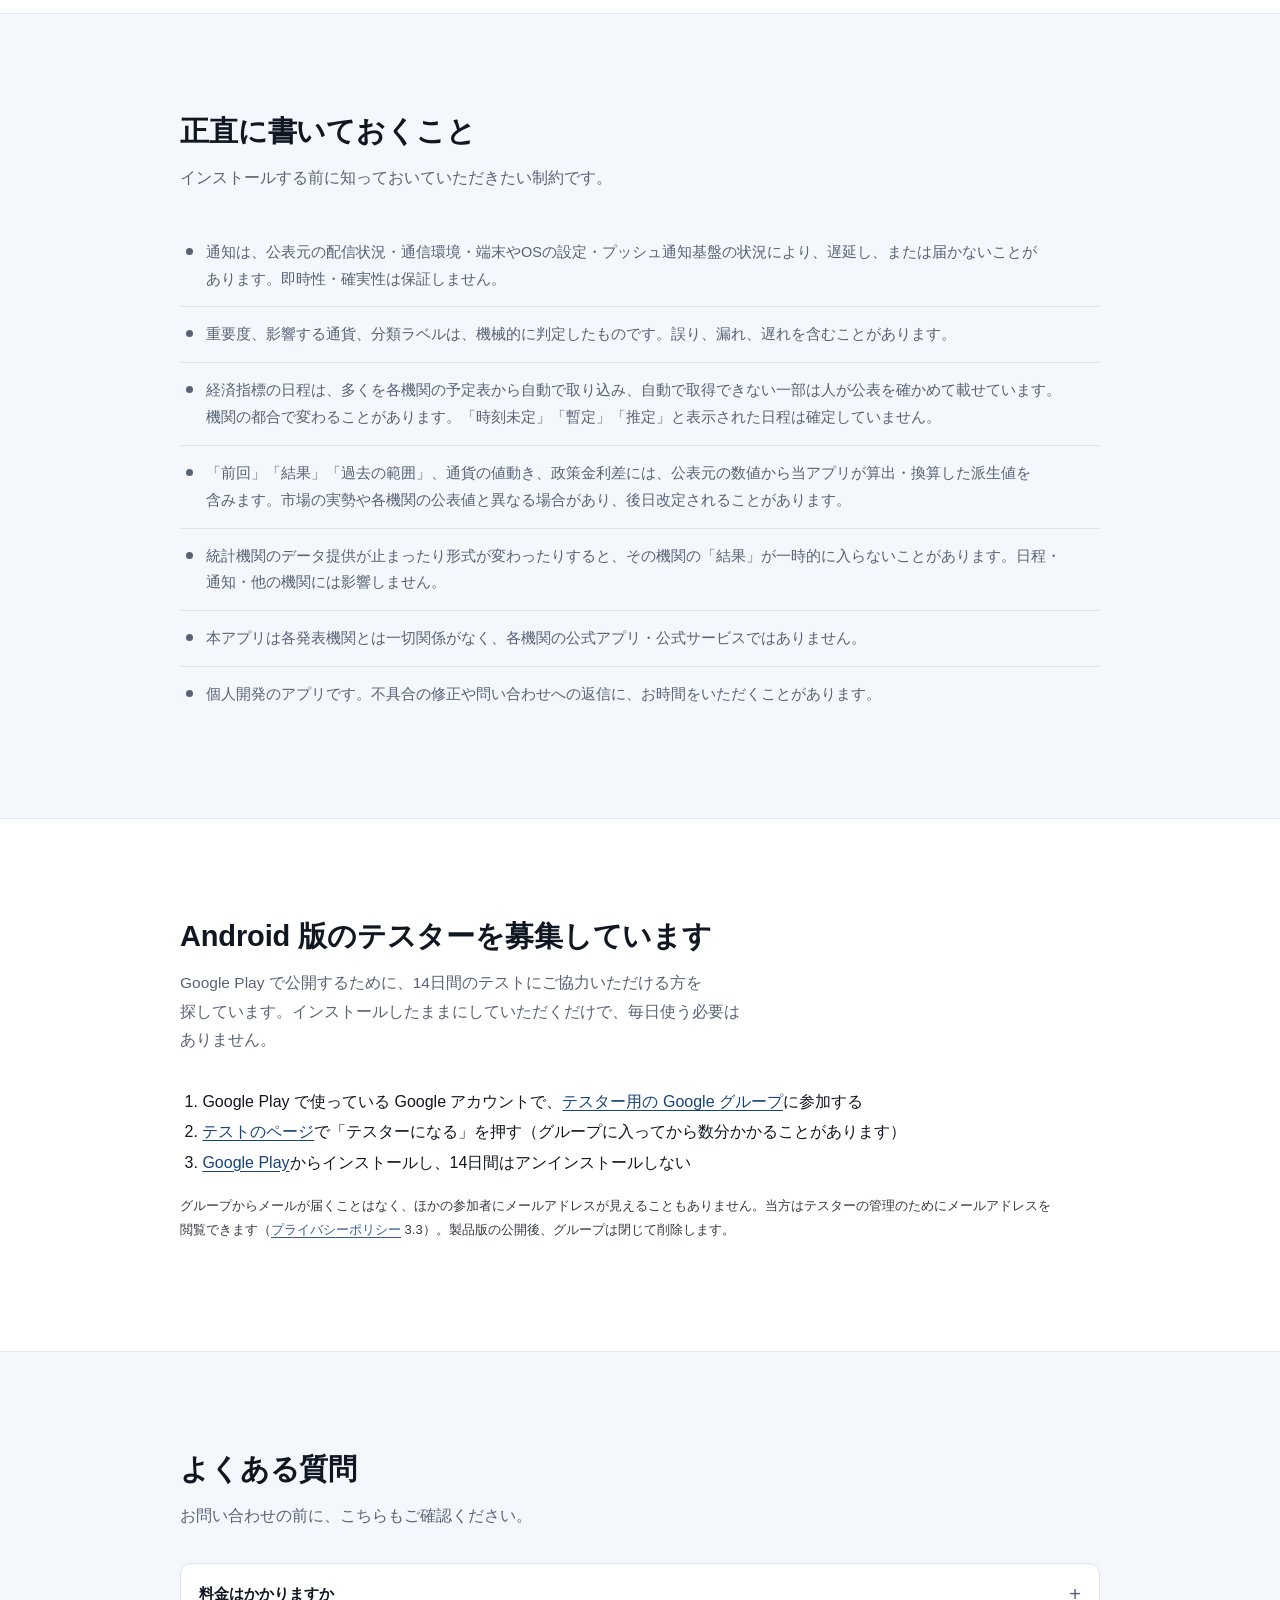
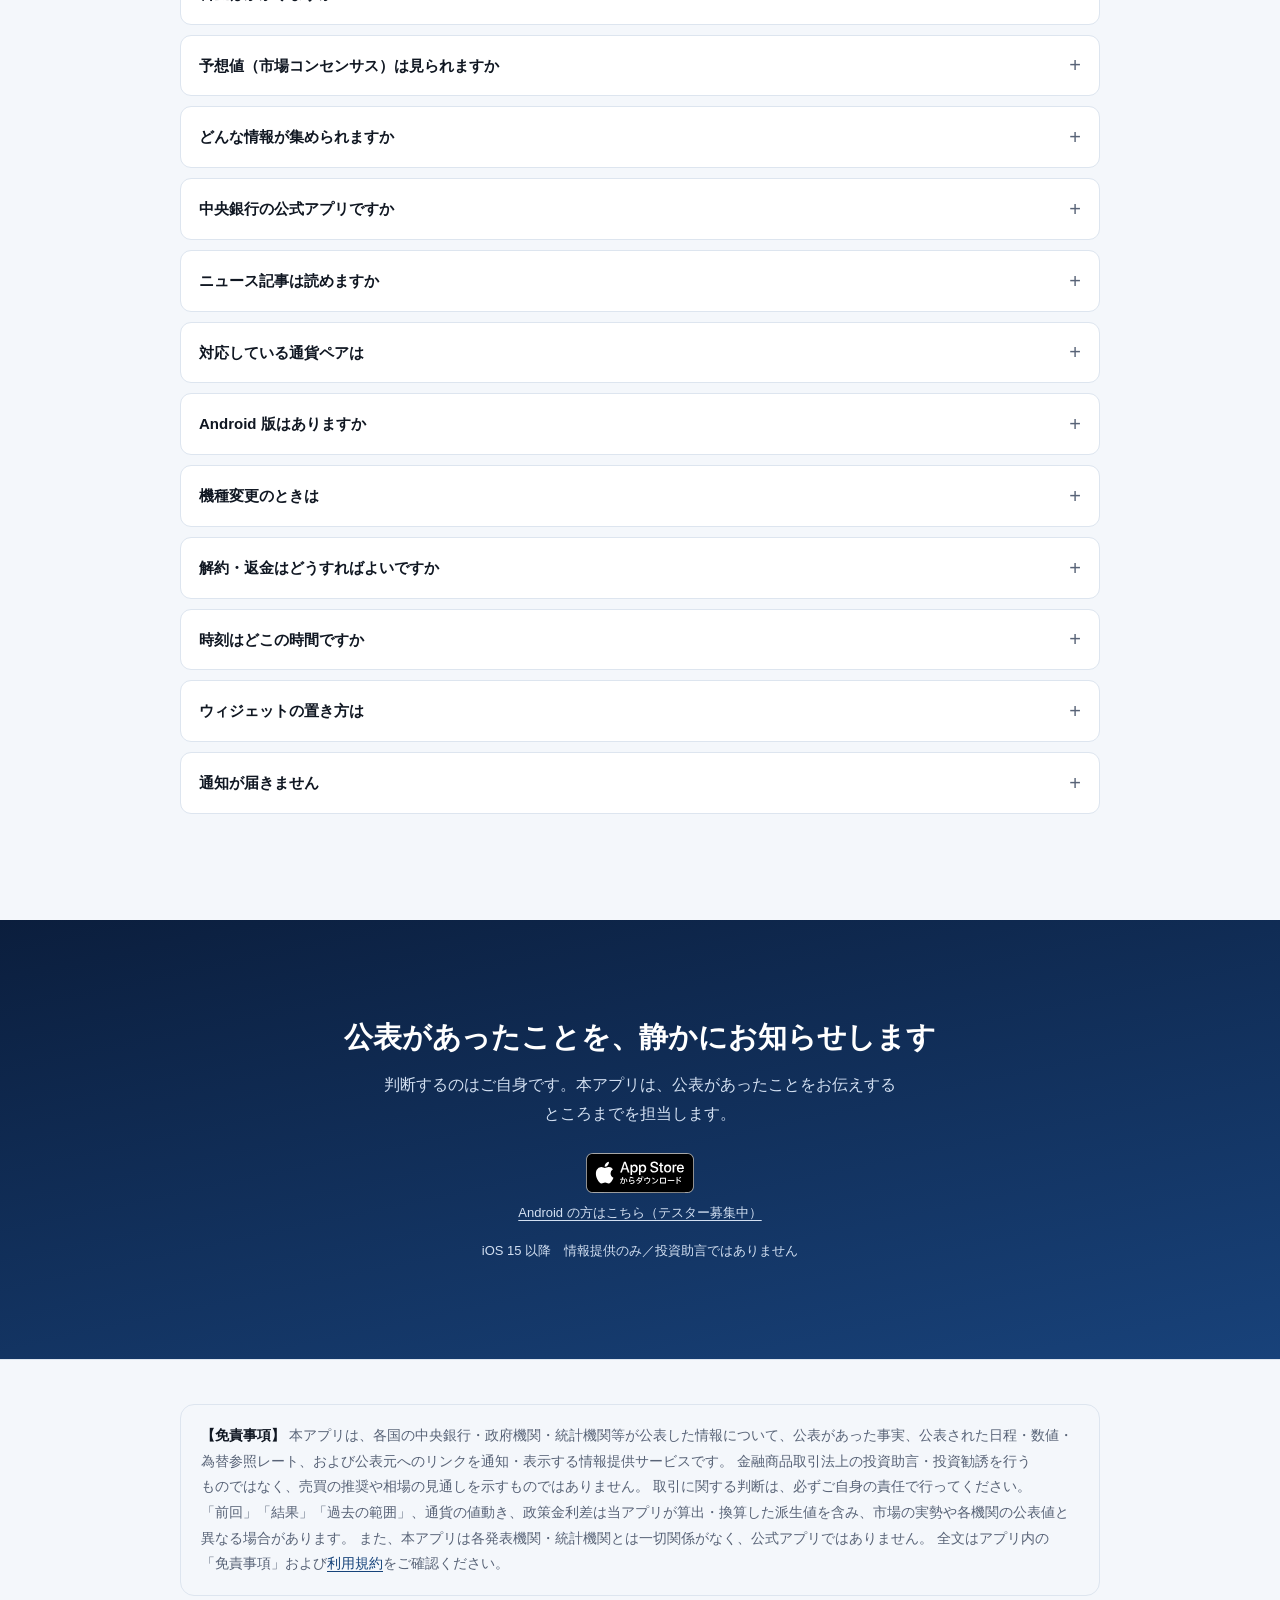
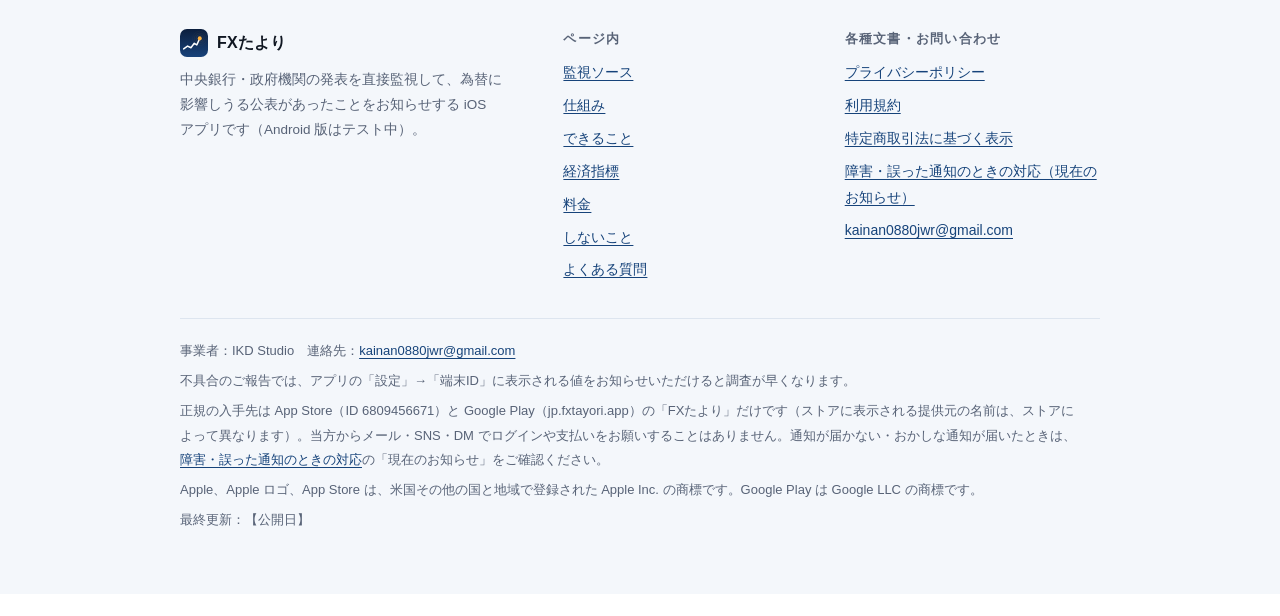
==== commit 1ab19537: "LP・ポリシー（1.5.7 の配信の日に公開する分）: 2026-11-17 全体レビューの反映。ポリシー 3.1 におやすみモードの時間帯とテスト通知の日時（法務 LEG-2）、言葉をアプリに合わせ" ====
--- a/index.html
+++ b/index.html
@@ -1,63 +1,8 @@
 <!DOCTYPE html>
-<!--
-  FXたより ランディングページ（刷新 2026-09-08、v1.3 対応の更新 2026-09-21）
-
-  【2026-09-21 の更新】output/review/lp_review_20260921.md に基づく
-    ・App Store 配信開始（id 6809456671）→ 実リンク。Google Play は準備中のまま
-    ・有料プラン「FXたより プラス」（月額300円）を料金セクションとして明記。
-      無料の範囲（3ペア・介入 直近20件）を先に書く（アプリ内 plus_screen と同じ表）
-    ・経済指標（8機関の日程・6通貨の結果・過去の範囲・今日／今週／結果）を独立セクションに
-    ・通貨の値動き・政策金利・ウィジェット・発表元ごとの停止・週次ダイジェストを追加
-    ・免責を第3版に、暫定の3区分（時刻未定／暫定／推定）を明記
-    ・通知イメージを実際の分類ラベルと通知の構成に合わせた
-    ・og.png（tool/make_og.py で生成）・Smart App Banner・JSON-LD を追加
-
-  【2026-11-11 の更新（モダン化。11/17 の事実・法務の直しの後のコミット）】
-    ・ファーストビュー: リード・チップを短く、通知の見本に発表前アラート、PC では端末の枠に画面＋見本を重ねる、
-      PC だけ App Store の QR（inline SVG。macOS の CoreImage で作り、CIDetector で読み取れることを確認）
-    ・「FXたよりのある1日」の節、Android テスターの節を FAQ の直前に、縞（section-alt）を交互に
-    ・アクセシビリティ（横スクロールの画面に region・フォーカス枠、注記は13px以上）、ヘッダの App Store ボタン
-    ・text-wrap:balance・auto-phrase、セクションの余白、ベントー型のグリッド、theme-color をライト・ダーク
-    ・JSON-LD を MobileApplication に、og:locale・twitter:image、sitemap.xml、apple-touch-icon（アプリのアイコン 180px をそのまま）
-
-  【設計の前提】
-    ・GitHub Pages（静的・月0円）で完結する。外部CSS・外部フォント・外部JSを一切読み込まない。JS は使っていない。
-      アプリ内のリンクからも開かれるため、回線が細い場所でも1往復で表示が終わる形にしている。
-    ・ロゴは inline SVG で描いている（tool/make_icon.py と同じ座標）。画面の画像（img/*.webp）は width/height を書き、
-      ファーストビューの1枚（PC だけ）以外は遅延読み込みにする。og.png（1200×630）は SNS のクローラ向け。
-    ・画像の名前に版を入れない（img/shot_*.webp は 11/17 と 1.5.7 の配信の日に同じ名前で差し替える段取りのため）。
-    ・景品表示法5条1号（合理的根拠のない優良誤認）を避けるため、
-      速さの順位づけや「一番である」類の表現は一切使わない。
-      禁止語の実体は fx_tayori/test/widget_test.dart に一覧がある。
-      ※このファイル自体を同じ一覧で grep して検査できるよう、
-        コメント内にも禁止語そのものは書かないこと。
-    ・金融商品取引法上の投資助言と受け取られる表現（推奨・見通し・煽り）を使わない。
-    ・事業者表示は屋号「IKD Studio」（2026-09-08 本人決定）。
-      Google Play のデベロッパー名が既に IKD Studio であり、そちらに統一した。
-      「FXたより」はアプリ名であって事業者名ではない。混同しないこと。
-      実名（Apple の販売者名として公開される）はサイトには出さない。
-
-  【公開手順】
-    このファイルを output/legal/site/index.html として置き換え、
-    https://github.com/kainan0880jwr/fxtayori.git に push する。
-    style.css は privacy.html / terms.html が引き続き使うので消さないこと。
-    （このページは style.css に依存しない＝自己完結）
-
-  【公開前に差し替えるもの】
-    ・Google Play の公開後、「準備中」のボタンを実際のリンクに差し替える。
-      該当箇所は「▼STORE▼」で検索すること（Google Play を足すのはヒーローと末尾の2か所）。App Store は差し替え済みで、
-      ct 別に4か所（lp_top・lp_bottom・lp_header・lp_qr。lp_qr は QR の画像なので、URL を変えるなら QR を作り直す）。
-    ・無料／プラスの表は fx_tayori/lib/screens/plus_screen.dart の _featureTable と同じ内容にする。
-      片方だけ変えると、購入画面と LP で言うことが食い違う。
-    ・事業者名・連絡先は直書き。apply_operator.py では更新されないので、
-      屋号を変えるときはこのファイルも直すこと（2026-09-08 に実際に漏れた）。
-      屋号を変える場合は apply_operator.py を通したあと、このファイルも確認すること。
--->
 <html lang="ja">
 <head>
 <meta charset="UTF-8">
 <meta name="viewport" content="width=device-width, initial-scale=1">
-<!-- ★外部の資源を読まない（バッジ・画像もこのリポジトリから配信。v1.8 セキュリティ・法務レビュー） -->
 <meta http-equiv="Content-Security-Policy" content="default-src 'none'; img-src 'self' data:; style-src 'self' 'unsafe-inline'; base-uri 'none'; form-action 'none'">
 <meta name="referrer" content="strict-origin-when-cross-origin">
 <title>FXたより — 中央銀行・政府機関の発表を直接監視して通知</title>
@@ -94,6 +39,7 @@
   "installUrl": "https://apps.apple.com/jp/app/id6809456671",
   "screenshot": [
     "https://kainan0880jwr.github.io/fxtayori/img/shot_news.webp",
+    "https://kainan0880jwr.github.io/fxtayori/img/shot_week.webp",
     "https://kainan0880jwr.github.io/fxtayori/img/shot_results.webp",
     "https://kainan0880jwr.github.io/fxtayori/img/shot_intervention.webp"
   ],
@@ -113,21 +59,14 @@
   "author": {"@type": "Organization", "name": "IKD Studio"}
 }
 </script>
-<!-- ファビコンも外部ファイルを持たない -->
 <link rel="icon" href="data:image/svg+xml,%3Csvg xmlns='http://www.w3.org/2000/svg' viewBox='0 0 100 100'%3E%3Crect width='100' height='100' rx='22' fill='%230f2a52'/%3E%3Cpath d='M13 71 27 61 39 67 51 51 60 57 70.5 33.5' fill='none' stroke='%23fff' stroke-width='9' stroke-linecap='round' stroke-linejoin='round'/%3E%3Ccircle cx='70.5' cy='33.5' r='13' fill='%23ffb340'/%3E%3C/svg%3E">
 <style>
-/* ============================================================
-   1. 設計トークン
-   ------------------------------------------------------------
-   紺（アイコン由来）を主役、橙を1点だけのアクセントにする。
-   橙は「新着がある」ことの色なので、装飾には使わない。
-   ============================================================ */
 :root{
-  --navy-900:#0b1e3d;   /* アイコンのグラデ上端 */
-  --navy-700:#18427a;   /* アイコンのグラデ下端 */
-  --navy-600:#16437a;   /* 既存 style.css の --accent と同値 */
-  --amber:#ffb340;      /* アイコンの光点 */
-  --amber-ink:#8a5000;  /* 白地で橙を文字色に使うときのコントラスト確保用 */
+  --navy-900:#0b1e3d;
+  --navy-700:#18427a;
+  --navy-600:#16437a;
+  --amber:#ffb340;
+  --amber-ink:#8a5000;
 
   --bg:#ffffff;
   --surface:#f4f7fb;
@@ -164,10 +103,8 @@
   font-family:-apple-system, BlinkMacSystemFont, "Hiragino Sans", "Noto Sans JP", "Yu Gothic", sans-serif;
   font-size:16px;
   line-height:1.85;
-  /* 文節の途中で折り返さない（対応していないブラウザでは今までどおり） */
   word-break:auto-phrase;
 }
-/* 約物のアキを詰める palt は見出しだけ（本文は詰めると読みにくい）。見出しの行の長さをそろえる */
 h1,h2,h3{font-feature-settings:"palt" 1}
 h1,h2{text-wrap:balance}
 img,svg{max-width:100%}
@@ -179,12 +116,9 @@
 .skip{position:absolute; left:-9999px}
 .skip:focus{left:12px; top:12px; z-index:99; background:#fff; color:#0b1e3d; padding:10px 14px; border-radius:8px}
 
-/* ============================================================
-   2. ヘッダー
-   ============================================================ */
 .site-header{
   position:sticky; top:0; z-index:20;
-  background:var(--bg); /* color-mix 非対応ブラウザ向けのフォールバック */
+  background:var(--bg);
   background:color-mix(in srgb, var(--bg) 88%, transparent);
   backdrop-filter:saturate(140%) blur(10px);
   border-bottom:1px solid var(--line);
@@ -197,7 +131,6 @@
 .site-header nav a{color:var(--muted); text-decoration:none}
 .site-header nav a:hover{color:var(--text); text-decoration:underline}
 @media (max-width:640px){ .site-header nav a.hide-sp{display:none} }
-/* 320px でも横にはみ出さないよう、狭い幅では「監視ソース」も畳む */
 @media (max-width:420px){ .site-header nav{gap:12px} .site-header nav a.hide-xs{display:none} }
 .site-header nav a.nav-cta{
   color:#fff; background:var(--navy-600); font-size:13px; font-weight:700;
@@ -205,19 +138,12 @@
 }
 .site-header nav a.nav-cta:hover{color:#fff; text-decoration:none; background:var(--navy-700)}
 
-/* ============================================================
-   3. ヒーロー
-   ------------------------------------------------------------
-   ★ライト／ダークどちらでも紺のままにする。
-     ブランドの面を配色設定に明け渡さないため。
-   ============================================================ */
 .hero{
   background:linear-gradient(168deg, var(--navy-900) 0%, var(--navy-700) 100%);
   color:#fff;
   position:relative;
   overflow:hidden;
 }
-/* 背景の波紋。アイコンの同心円と同じモチーフを面で反復する */
 .hero::before{
   content:"";
   position:absolute; inset:0;
@@ -248,7 +174,6 @@
 .hero-grid{display:grid; gap:36px; align-items:center}
 @media (min-width:860px){ .hero-grid{grid-template-columns:1.15fr .85fr; gap:44px} }
 
-/* ストア導線 */
 .cta{display:flex; flex-wrap:wrap; gap:10px; align-items:center}
 .btn{
   display:inline-flex; align-items:center; gap:8px;
@@ -262,14 +187,12 @@
 .btn[aria-disabled="true"]{opacity:.55; cursor:default; pointer-events:none}
 .cta-note{font-size:13px; color:#b9c9e0; margin:14px 0 0}
 
-/* 通知の表示イメージ（実装済みの要素だけで描く。架空の画面は描かない） */
 .mock{
   background:rgba(255,255,255,.07);
   border:1px solid rgba(255,255,255,.16);
   border-radius:20px; padding:16px;
 }
 .mock-caption{font-size:13px; color:#a9bcd6; text-align:center; margin:10px 0 0; line-height:1.7}
-/* PC（860px 以上）: 画面を CSS で描いた端末の枠に入れ、通知の見本を重ねる。スマホは見本だけ（ファーストビューを短く） */
 .device{display:none}
 .qr{display:none}
 @media (min-width:860px){
@@ -289,19 +212,18 @@
   .qr svg{flex:0 0 auto; display:block; border-radius:8px}
   .qr p{margin:0}
 }
-/* App Store バッジ（Apple の素材を改変しない。高さ40px以上・周りに高さの1/4以上の余白） */
 .badge{display:inline-block; padding:10px; margin:-10px 0}
 .badge img{display:block; height:40px; width:auto}
 .cta-sub{font-size:13px; margin:8px 0 0}
 .cta-sub a{color:inherit}
-/* 画面（スマホは横スクロール、PC は3枚並べる） */
 .shots{display:flex; gap:14px; overflow-x:auto; border-radius:12px; scroll-snap-type:x mandatory; padding:4px 2px 12px; -webkit-overflow-scrolling:touch}
 .shots figure{flex:0 0 68%; margin:0; scroll-snap-align:center}
 .shots img{width:100%; height:auto; border-radius:18px; box-shadow:0 6px 24px rgba(0,0,0,.18); display:block}
 .shots figcaption{font-size:13px; text-align:center; margin-top:8px}
 .shots-note{color:inherit; opacity:.75}
 .shots:focus-visible{outline:3px solid var(--amber); outline-offset:4px}
-@media (min-width:720px){ .shots{overflow:visible; justify-content:center} .shots figure{flex:0 1 280px} }
+@media (min-width:720px){ .shots figure{flex:0 0 42%} }
+@media (min-width:960px){ .shots{overflow:visible; justify-content:center} .shots figure{flex:0 1 220px} }
 .stats-note,.note-sm{font-size:13px; opacity:.85; margin-top:10px}
 .tester-steps{padding-left:1.4em; line-height:1.9}
 .notif{
@@ -310,7 +232,6 @@
   display:flex; gap:11px; align-items:flex-start;
   box-shadow:0 2px 10px rgba(0,0,0,.18);
 }
-/* 最後の1枚は「少し前の通知」に見せる。文字は薄くせず（読みにくくなるため）背景だけ薄く */
 .notif:last-of-type{margin-bottom:0; background:rgba(255,255,255,.74)}
 .notif .ic{flex:0 0 auto; width:32px; height:32px; border-radius:8px}
 .notif .body{min-width:0}
@@ -321,13 +242,7 @@
 }
 .notif .title{font-size:13.5px; font-weight:700; line-height:1.55; margin:0}
 .notif .sub{font-size:11.5px; color:#5b6577; margin:3px 0 0; line-height:1.6}
-/* ★動きは入れない（「危機感を煽る演出はしません」と書いているページ自体が動き回るのは矛盾する）。
-   例外は節の末尾の控えめなフェードインだけ: 不透明度だけ・スクロールに連動・動きを減らす設定では出さない。
-   波紋は背景の同心円（.hero::before）で静止したまま表現する。 */
-
-/* ============================================================
-   4. セクション共通
-   ============================================================ */
+
 section{padding:clamp(56px,9vw,96px) 0}
 section + section{border-top:1px solid var(--line)}
 .section-alt{background:var(--surface)}
@@ -341,7 +256,6 @@
 .grid{display:grid; gap:14px}
 @media (min-width:720px){ .cols-2{grid-template-columns:1fr 1fr} }
 @media (min-width:720px){ .cols-3{grid-template-columns:repeat(3,1fr)} }
-/* ベントー型: 主役のカードだけ2列分 */
 @media (min-width:720px){ .cols-2 .wide{grid-column:1 / -1} }
 .card{
   background:var(--bg); border:1px solid var(--line);
@@ -354,7 +268,6 @@
   color:var(--amber-ink); margin:0 0 8px;
 }
 
-/* 監視ソース一覧 */
 .sources{display:grid; gap:20px}
 @media (min-width:720px){ .sources{grid-template-columns:repeat(2,1fr); gap:20px 32px} }
 .src-group h3{
@@ -369,7 +282,6 @@
 }
 .section-alt .src-group li{background:var(--bg)}
 
-/* 仕組みの3段 */
 .steps{counter-reset:s; display:grid; gap:14px}
 @media (min-width:820px){ .steps{grid-template-columns:repeat(3,1fr)} }
 .step{
@@ -386,7 +298,6 @@
 @media (prefers-color-scheme: dark){ .step::before{background:var(--navy-700)} }
 .step p{margin:0; font-size:14.5px; color:var(--muted)}
 
-/* 数字の面（為替介入） */
 .stats{display:grid; gap:12px; margin:0 0 24px}
 @media (min-width:560px){ .stats{grid-template-columns:repeat(3,1fr)} }
 .stat{
@@ -396,7 +307,6 @@
 .stat b{display:block; font-size:clamp(28px,7vw,38px); line-height:1.15; font-weight:800; color:var(--amber)}
 .stat span{display:block; font-size:12.5px; color:#c6d6ec; margin-top:5px}
 
-/* 「しないこと」 */
 .nots{list-style:none; margin:0; padding:0; display:grid; gap:12px}
 @media (min-width:720px){ .nots{grid-template-columns:1fr 1fr} }
 .nots li{
@@ -407,7 +317,6 @@
 .nots b{display:block; font-size:15.5px; margin-bottom:4px}
 .nots span{font-size:14px; color:var(--muted); line-height:1.8}
 
-/* 正直に書いておくこと */
 .honest{list-style:none; margin:0; padding:0}
 .honest li{
   font-size:14.5px; color:var(--muted); line-height:1.85;
@@ -419,7 +328,6 @@
   width:7px; height:7px; border-radius:50%; background:var(--muted);
 }
 
-/* FAQ */
 .faq details{
   border:1px solid var(--line); border-radius:11px;
   background:var(--bg); margin-bottom:10px; overflow:hidden;
@@ -438,7 +346,6 @@
 .faq .a p{margin:0 0 8px}
 .faq .a p:last-child{margin:0}
 
-/* 末尾CTA */
 .closing{
   background:linear-gradient(168deg, var(--navy-900), var(--navy-700));
   color:#fff; text-align:center; border-top:0;
@@ -447,7 +354,6 @@
 .closing p{color:#d3e0f2; max-width:34em; margin-inline:auto}
 .closing .cta{justify-content:center}
 
-/* 料金表（アプリ内 plus_screen の表と同じ行。2026-10-28: 2枚のカードから1つの比較表に。スマホでも横に見比べられる） */
 .compare-wrap{border:1px solid var(--line); overflow:hidden; border-radius:var(--radius); box-shadow:var(--shadow); background:var(--bg)}
 .compare{width:100%; table-layout:fixed; border-collapse:collapse; font-size:14.5px; line-height:1.6}
 .compare col.label{width:30%}
@@ -473,13 +379,11 @@
 .note-center{font-size:13px; color:var(--muted); line-height:1.7; margin:12px 0 0}
 .fine{font-size:13.5px; color:var(--muted); line-height:1.8; margin:18px 0 0}
 
-/* 出典（統計機関）の一覧 */
 .origins{list-style:none; margin:0; padding:0; display:grid; gap:8px}
 @media (min-width:720px){ .origins{grid-template-columns:1fr 1fr} }
 .origins li{font-size:14px; padding:10px 14px; background:var(--bg); border:1px solid var(--line); border-radius:9px; display:flex; gap:10px; align-items:baseline}
 .origins li b{font-size:12px; letter-spacing:.06em; color:var(--muted); flex:0 0 5.5em}
 
-/* 免責 */
 .disclaimer{
   background:var(--surface); border:1px solid var(--line);
   border-radius:var(--radius); padding:18px 20px; font-size:13.5px;
@@ -488,7 +392,6 @@
 .section-alt .disclaimer{background:var(--bg)}
 .disclaimer b{color:var(--text)}
 
-/* フッター */
 footer{background:var(--surface); border-top:1px solid var(--line); padding:44px 0 56px}
 footer .cols{display:grid; gap:26px; margin-bottom:28px}
 @media (min-width:720px){ footer .cols{grid-template-columns:1.4fr 1fr 1fr} }
@@ -499,7 +402,16 @@
 .legal{border-top:1px solid var(--line); padding-top:20px; font-size:13px; color:var(--muted)}
 .legal p{margin:0 0 6px}
 
-/* FXたよりのある1日（縦のタイムライン） */
+.new-band{margin:28px 0 0; padding:20px; border:1px solid var(--line); border-top:3px solid var(--amber); border-radius:var(--radius); background:var(--surface)}
+.new-band h3{font-size:15px; margin:0 0 12px}
+.new-band ul{list-style:none; margin:0; padding:0; display:grid; gap:10px}
+@media (min-width:560px){ .new-band ul{grid-template-columns:1fr 1fr} }
+@media (min-width:900px){ .new-band ul{grid-template-columns:repeat(4,1fr)} }
+.new-band li{background:var(--bg); border:1px solid var(--line); border-radius:10px; padding:12px 14px}
+.new-band li b{display:block; font-size:15px}
+.new-band li span{display:block; font-size:13px; color:var(--muted)}
+.new-band p{margin:12px 0 0; font-size:13px; color:var(--muted); line-height:1.8}
+
 .day{list-style:none; margin:0; padding:0; position:relative; max-width:42em}
 .day::before{content:""; position:absolute; left:7px; top:10px; bottom:10px; width:2px; background:var(--line)}
 .day li{position:relative; padding:0 0 24px 34px}
@@ -514,7 +426,6 @@
 .day b{display:block; font-size:16px; line-height:1.6}
 .day span.what{display:block; font-size:14.5px; color:var(--muted)}
 
-/* 控えめなフェードイン（不透明度だけ）。スクロール連動に対応したブラウザで、動きを減らす設定でないときだけ */
 @media (prefers-reduced-motion: no-preference){
   @supports (animation-timeline: view()){
     @keyframes fade-in{from{opacity:0} to{opacity:1}}
@@ -527,7 +438,6 @@
 
 <a class="skip" href="#main">本文へスキップ</a>
 
-<!-- アイコンの図形は1度だけ定義して使い回す（tool/make_icon.py と同じ座標系） -->
 <svg width="0" height="0" style="position:absolute" aria-hidden="true" focusable="false">
   <defs>
     <linearGradient id="g" x1="0" y1="0" x2="0" y2="1">
@@ -559,7 +469,6 @@
       <a href="#features" class="hide-sp">できること</a>
       <a href="#pricing">料金</a>
       <a href="#faq" class="hide-sp">よくある質問</a>
-      <!-- ▼STORE▼ ct=lp_header -->
       <a class="nav-cta" href="https://apps.apple.com/app/apple-store/id6809456671?pt=129108253&amp;ct=lp_header&amp;mt=8" rel="noopener">App Store</a>
     </nav>
   </div>
@@ -568,11 +477,6 @@
 <main id="main">
 <div id="top"></div>
 
-<!-- ============================================================
-     ヒーロー
-     ★最初の1画面で「何のアプリか」を確定させる。
-       旧LPはh1が「FXたより」だけで、読まないと分からなかった。
-     ============================================================ -->
 <section class="hero">
   <div class="wrap">
     <div class="hero-grid">
@@ -582,17 +486,12 @@
         <p class="lead">
           日銀・FRB・財務省などの公表と、重要な経済指標の発表時刻を、選んだ通貨ペアに絞ってお知らせします。お知らせするのは公表の事実と時刻、原文へのリンクが中心です。
         </p>
-        <!-- ▼STORE▼ ★App Store のリンクはキャンペーントークン付き（ct=lp_top）。ASC の「キャンペーン」で LP 経由の閲覧・DL を数える
-             （5件未満は表示されない）。★発表元の数は書かない（取得先の増減で嘘になる。v1.8 レビュー）
-             ★Google Play のバッジは製品版の公開まで使わない -->
         <div class="cta">
           <a class="badge" href="https://apps.apple.com/app/apple-store/id6809456671?pt=129108253&amp;ct=lp_top&amp;mt=8" rel="noopener"><img src="img/app-store-badge-ja.svg" width="109" height="40" alt="App Store からダウンロード"></a>
           <a class="btn btn-ghost" href="#features">できることを見る</a>
         </div>
         <p class="cta-sub"><a href="#android">Android の方はこちら（テスター募集中）</a></p>
-        <!-- ▲STORE▲ -->
-
-        <!-- ★本文にある事実だけ（無料: 料金・cta-note、登録・広告: 料金の注記、予想値・推奨: 経済指標・しないこと） -->
+
         <ul class="chips">
           <li>無料で使える</li>
           <li>登録不要・広告なし</li>
@@ -601,8 +500,6 @@
 
         <p class="cta-note">情報提供のみ／投資助言ではありません。無料で使えます。任意の有料プラン「プラス」は<a href="#pricing" style="color:inherit">料金</a>をご覧ください。</p>
 
-        <!-- ▼STORE▼ ct=lp_qr。PC（860px 以上）だけ表示。QR は scratchpad の CoreImage（CIQRCodeGenerator・誤り訂正 M）で作り、
-             同じ行列を画像にして CIDetector で読み取れることを確かめた（2026-11-11）。URL を変えるときは作り直す -->
         <div class="qr">
           <svg class="qr-code" viewBox="-4 -4 45 45" width="132" height="132" role="img" aria-label="App Store の FXたより のページを開く QR コード" shape-rendering="crispEdges"><rect x="-4" y="-4" width="45" height="45" fill="#fff"/><path fill="#000" d="M0 0h7v1h-7zM8 0h1v1h-1zM10 0h1v1h-1zM13 0h1v1h-1zM16 0h1v1h-1zM19 0h2v1h-2zM22 0h1v1h-1zM24 0h3v1h-3zM28 0h1v1h-1zM30 0h7v1h-7zM0 1h1v1h-1zM6 1h1v1h-1zM11 1h3v1h-3zM17 1h3v1h-3zM25 1h2v1h-2zM28 1h1v1h-1zM30 1h1v1h-1zM36 1h1v1h-1zM0 2h1v1h-1zM2 2h3v1h-3zM6 2h1v1h-1zM10 2h1v1h-1zM14 2h1v1h-1zM16 2h3v1h-3zM21 2h2v1h-2zM24 2h1v1h-1zM27 2h1v1h-1zM30 2h1v1h-1zM32 2h3v1h-3zM36 2h1v1h-1zM0 3h1v1h-1zM2 3h3v1h-3zM6 3h1v1h-1zM8 3h1v1h-1zM10 3h1v1h-1zM18 3h1v1h-1zM20 3h1v1h-1zM23 3h4v1h-4zM30 3h1v1h-1zM32 3h3v1h-3zM36 3h1v1h-1zM0 4h1v1h-1zM2 4h3v1h-3zM6 4h1v1h-1zM8 4h2v1h-2zM11 4h2v1h-2zM15 4h1v1h-1zM17 4h1v1h-1zM22 4h2v1h-2zM25 4h4v1h-4zM30 4h1v1h-1zM32 4h3v1h-3zM36 4h1v1h-1zM0 5h1v1h-1zM6 5h1v1h-1zM8 5h1v1h-1zM12 5h1v1h-1zM14 5h1v1h-1zM16 5h2v1h-2zM19 5h1v1h-1zM21 5h2v1h-2zM25 5h2v1h-2zM30 5h1v1h-1zM36 5h1v1h-1zM0 6h7v1h-7zM8 6h1v1h-1zM10 6h1v1h-1zM12 6h1v1h-1zM14 6h1v1h-1zM16 6h1v1h-1zM18 6h1v1h-1zM20 6h1v1h-1zM22 6h1v1h-1zM24 6h1v1h-1zM26 6h1v1h-1zM28 6h1v1h-1zM30 6h7v1h-7zM8 7h1v1h-1zM10 7h1v1h-1zM12 7h1v1h-1zM14 7h1v1h-1zM20 7h2v1h-2zM23 7h1v1h-1zM25 7h1v1h-1zM27 7h2v1h-2zM0 8h1v1h-1zM4 8h1v1h-1zM6 8h4v1h-4zM12 8h5v1h-5zM20 8h2v1h-2zM28 8h6v1h-6zM36 8h1v1h-1zM0 9h2v1h-2zM4 9h2v1h-2zM7 9h2v1h-2zM10 9h1v1h-1zM13 9h1v1h-1zM18 9h2v1h-2zM23 9h1v1h-1zM26 9h3v1h-3zM30 9h1v1h-1zM32 9h4v1h-4zM1 10h2v1h-2zM6 10h2v1h-2zM9 10h4v1h-4zM15 10h1v1h-1zM17 10h3v1h-3zM21 10h2v1h-2zM24 10h1v1h-1zM26 10h1v1h-1zM28 10h2v1h-2zM31 10h4v1h-4zM0 11h4v1h-4zM5 11h1v1h-1zM8 11h1v1h-1zM15 11h3v1h-3zM19 11h6v1h-6zM27 11h2v1h-2zM31 11h1v1h-1zM34 11h2v1h-2zM0 12h2v1h-2zM3 12h1v1h-1zM6 12h1v1h-1zM9 12h1v1h-1zM13 12h2v1h-2zM16 12h2v1h-2zM20 12h2v1h-2zM24 12h1v1h-1zM28 12h4v1h-4zM34 12h3v1h-3zM0 13h1v1h-1zM2 13h4v1h-4zM7 13h4v1h-4zM12 13h2v1h-2zM18 13h1v1h-1zM20 13h1v1h-1zM23 13h1v1h-1zM25 13h5v1h-5zM32 13h2v1h-2zM1 14h1v1h-1zM4 14h1v1h-1zM6 14h1v1h-1zM8 14h2v1h-2zM11 14h2v1h-2zM14 14h4v1h-4zM20 14h1v1h-1zM22 14h4v1h-4zM27 14h1v1h-1zM29 14h1v1h-1zM31 14h4v1h-4zM36 14h1v1h-1zM1 15h2v1h-2zM5 15h1v1h-1zM12 15h2v1h-2zM15 15h1v1h-1zM17 15h2v1h-2zM20 15h3v1h-3zM24 15h1v1h-1zM27 15h2v1h-2zM30 15h3v1h-3zM34 15h2v1h-2zM0 16h5v1h-5zM6 16h2v1h-2zM9 16h4v1h-4zM18 16h7v1h-7zM28 16h2v1h-2zM31 16h4v1h-4zM0 17h1v1h-1zM2 17h1v1h-1zM5 17h1v1h-1zM7 17h3v1h-3zM11 17h1v1h-1zM13 17h2v1h-2zM16 17h2v1h-2zM19 17h3v1h-3zM24 17h4v1h-4zM29 17h4v1h-4zM34 17h2v1h-2zM0 18h3v1h-3zM4 18h1v1h-1zM6 18h1v1h-1zM9 18h2v1h-2zM14 18h1v1h-1zM16 18h1v1h-1zM18 18h1v1h-1zM23 18h2v1h-2zM26 18h1v1h-1zM29 18h1v1h-1zM31 18h2v1h-2zM34 18h1v1h-1zM1 19h1v1h-1zM4 19h2v1h-2zM7 19h4v1h-4zM12 19h1v1h-1zM14 19h1v1h-1zM17 19h2v1h-2zM21 19h1v1h-1zM24 19h1v1h-1zM26 19h4v1h-4zM31 19h1v1h-1zM33 19h1v1h-1zM35 19h1v1h-1zM2 20h1v1h-1zM6 20h2v1h-2zM9 20h3v1h-3zM13 20h1v1h-1zM15 20h1v1h-1zM17 20h1v1h-1zM19 20h4v1h-4zM24 20h1v1h-1zM26 20h1v1h-1zM29 20h3v1h-3zM33 20h2v1h-2zM0 21h2v1h-2zM5 21h1v1h-1zM8 21h1v1h-1zM10 21h1v1h-1zM12 21h6v1h-6zM23 21h7v1h-7zM31 21h2v1h-2zM6 22h1v1h-1zM8 22h1v1h-1zM10 22h1v1h-1zM13 22h3v1h-3zM18 22h1v1h-1zM23 22h7v1h-7zM31 22h6v1h-6zM0 23h1v1h-1zM3 23h1v1h-1zM9 23h1v1h-1zM12 23h2v1h-2zM15 23h2v1h-2zM20 23h1v1h-1zM22 23h3v1h-3zM31 23h2v1h-2zM34 23h3v1h-3zM2 24h1v1h-1zM6 24h2v1h-2zM9 24h1v1h-1zM13 24h4v1h-4zM20 24h1v1h-1zM22 24h3v1h-3zM26 24h3v1h-3zM30 24h1v1h-1zM33 24h2v1h-2zM0 25h1v1h-1zM2 25h2v1h-2zM8 25h3v1h-3zM12 25h1v1h-1zM14 25h1v1h-1zM18 25h3v1h-3zM22 25h1v1h-1zM30 25h1v1h-1zM6 26h1v1h-1zM9 26h2v1h-2zM15 26h1v1h-1zM19 26h4v1h-4zM25 26h5v1h-5zM31 26h2v1h-2zM34 26h1v1h-1zM2 27h3v1h-3zM7 27h1v1h-1zM9 27h2v1h-2zM12 27h6v1h-6zM19 27h1v1h-1zM21 27h1v1h-1zM24 27h1v1h-1zM27 27h3v1h-3zM34 27h1v1h-1zM0 28h2v1h-2zM3 28h1v1h-1zM6 28h2v1h-2zM9 28h1v1h-1zM11 28h1v1h-1zM17 28h1v1h-1zM19 28h4v1h-4zM24 28h1v1h-1zM27 28h6v1h-6zM8 29h2v1h-2zM13 29h1v1h-1zM15 29h2v1h-2zM18 29h1v1h-1zM22 29h2v1h-2zM25 29h2v1h-2zM28 29h1v1h-1zM32 29h1v1h-1zM0 30h7v1h-7zM8 30h4v1h-4zM13 30h3v1h-3zM17 30h1v1h-1zM23 30h4v1h-4zM28 30h1v1h-1zM30 30h1v1h-1zM32 30h1v1h-1zM35 30h1v1h-1zM0 31h1v1h-1zM6 31h1v1h-1zM10 31h2v1h-2zM17 31h2v1h-2zM21 31h1v1h-1zM24 31h1v1h-1zM26 31h3v1h-3zM32 31h4v1h-4zM0 32h1v1h-1zM2 32h3v1h-3zM6 32h1v1h-1zM8 32h1v1h-1zM10 32h1v1h-1zM12 32h4v1h-4zM18 32h2v1h-2zM22 32h2v1h-2zM25 32h1v1h-1zM28 32h7v1h-7zM36 32h1v1h-1zM0 33h1v1h-1zM2 33h3v1h-3zM6 33h1v1h-1zM9 33h5v1h-5zM16 33h1v1h-1zM19 33h1v1h-1zM25 33h7v1h-7zM0 34h1v1h-1zM2 34h3v1h-3zM6 34h1v1h-1zM9 34h1v1h-1zM13 34h1v1h-1zM16 34h7v1h-7zM24 34h2v1h-2zM27 34h2v1h-2zM30 34h1v1h-1zM33 34h3v1h-3zM0 35h1v1h-1zM6 35h1v1h-1zM10 35h2v1h-2zM13 35h2v1h-2zM17 35h3v1h-3zM21 35h2v1h-2zM26 35h4v1h-4zM32 35h1v1h-1zM34 35h2v1h-2zM0 36h7v1h-7zM8 36h2v1h-2zM11 36h1v1h-1zM14 36h2v1h-2zM17 36h3v1h-3zM21 36h2v1h-2zM24 36h1v1h-1zM27 36h1v1h-1zM31 36h1v1h-1zM35 36h2v1h-2z"/></svg>
           <p>iPhone のカメラで読み取ると、App Store の FXたより のページが開きます。</p>
@@ -610,7 +507,6 @@
       </div>
 
       <div class="hero-visual">
-        <!-- PC だけ端末の枠に画面を入れる。スマホでは画像を取りに行かないよう、picture の既定は 1px の透明な GIF -->
         <div class="device">
           <picture>
             <source media="(min-width:860px)" srcset="img/shot_news.webp" width="540" height="1173">
@@ -644,20 +540,18 @@
             </div>
           </div>
         </div>
-        <p class="mock-caption">実際の通知と同じ構成の表示イメージです（時刻・内容は例）。公表の通知の本文は当アプリが独自に付与した分類ラベルで、発表機関の文章ではありません。公表の通知をタップすると原文が開きます。</p>
-      </div>
-    </div>
-  </div>
-</section>
-
-<!-- ============================================================
-     画面（v1.8）。★ストアと同じ実画面。スマホは横にスクロール、PC は3枚並べる
-     ============================================================ -->
+        <p class="mock-caption">通知の内容を説明するための表示イメージです（時刻・内容は例。実際の見た目は端末によって異なります）。公表の通知の本文は当アプリが独自に付与した分類ラベルで、発表機関の文章ではありません。公表の通知をタップすると原文が開きます。</p>
+      </div>
+    </div>
+  </div>
+</section>
+
 <section id="screens" aria-label="画面">
   <div class="wrap">
     <h2>アプリの画面</h2>
-    <div class="shots" role="region" aria-label="アプリの画面（横にスクロール）" tabindex="0">
+    <div class="shots" role="region" aria-label="アプリの画面" tabindex="0">
       <figure><img src="img/shot_news.webp" width="540" height="1173" loading="lazy" decoding="async" alt="ニュースの画面。次の重要な発表の予定と、ECB・日本銀行などの公表の一覧"><figcaption>公表の一覧と、次の重要発表</figcaption></figure>
+      <figure><img src="img/shot_week.webp" width="540" height="1173" loading="lazy" decoding="async" alt="経済指標の今週の画面。発表の日時・重要度・通貨・出典の一覧"><figcaption>今週の経済指標の予定</figcaption></figure>
       <figure><img src="img/shot_results.webp" width="540" height="1173" loading="lazy" decoding="async" alt="経済指標の結果の画面。発表された数値と前回の値の一覧"><figcaption>経済指標の結果</figcaption></figure>
       <figure><img src="img/shot_intervention.webp" width="540" height="1173" loading="lazy" decoding="async" alt="為替介入の画面。財務省が公表した介入の日付と金額の一覧"><figcaption>為替介入の記録</figcaption></figure>
     </div>
@@ -665,10 +559,6 @@
   </div>
 </section>
 
-<!-- ============================================================
-     FXたよりのある1日（2026-11-11 UI/UX レビュー）
-     ★通知の種類を、時刻の流れで見せる。件数や「届く」を約束しない（例であること・届かないことがあることを添える）
-     ============================================================ -->
 <section id="day" class="section-alt">
   <div class="wrap">
     <h2>FXたよりのある1日<br><small style="font-size:.6em; font-weight:700">（設定で ON にした場合の例）</small></h2>
@@ -682,11 +572,6 @@
   </div>
 </section>
 
-<!-- ============================================================
-     監視ソース
-     ★機能より先にソースを見せる。一次情報アプリではソースが仕様そのもので、
-       「何を見ているか」が分かった時点で説得はほぼ終わる。
-     ============================================================ -->
 <section id="sources">
   <div class="wrap">
     <h2>見ているのは、当局の公式サイトそのもの</h2>
@@ -730,7 +615,7 @@
 
     <h3 style="margin:36px 0 10px; font-size:15px">経済指標の日程と数値の出典</h3>
     <p class="sec-lead" style="margin:0 0 14px; font-size:14px">
-      上の11ソースは「公表があったこと」を知らせる通知の監視先です（ニュージーランド準備銀行は利用条件で自動のアクセスが認められていないため、通知の対象にしていません。政策金利と会合の日程は人が公表を確かめて載せています）。経済指標カレンダーの日程と数値は、次の統計機関が公開している予定表とデータを使います。多くは毎日自動で取り込み、自動で取得できない一部の日程（米国の消費者物価指数・雇用統計など）は、公表を確かめて人が載せています。
+      上の一覧のソースは「公表があったこと」を知らせる通知の監視先です（ニュージーランド準備銀行は利用条件で自動のアクセスが認められていないため、通知の対象にしていません。政策金利と会合の日程は人が公表を確かめて載せています）。経済指標カレンダーの日程と数値は、次の統計機関が公開している予定表とデータを使います。多くは毎日自動で取り込み、自動で取得できない一部の日程（米国の消費者物価指数・雇用統計など）は、公表を確かめて人が載せています。
     </p>
     <ul class="origins">
       <li><b>米国</b><span>経済分析局（BEA）・労働統計局（BLS）</span></li>
@@ -750,11 +635,6 @@
   </div>
 </section>
 
-<!-- ============================================================
-     仕組み
-     ★「速い」と言えない（景表法）ので、経路を見せて読み手に判断してもらう。
-       最上級表現を使わずに速度の話をする唯一の方法。
-     ============================================================ -->
 <section id="how" class="section-alt">
   <div class="wrap">
     <h2>発表元を直接見る、という設計</h2>
@@ -784,11 +664,6 @@
   </div>
 </section>
 
-<!-- ============================================================
-     できること
-     ★仕組みを理解した後に機能を置く。先に機能を並べると、
-       「よくあるニュースアプリ」に見えて差が消える。
-     ============================================================ -->
 <section id="features">
   <div class="wrap">
     <h2>できること</h2>
@@ -828,26 +703,29 @@
       <div class="card">
         <p class="tag">通知の設定</p>
         <h3>鳴りすぎないようにする</h3>
-        <p>監視する通貨ペア（無料3つ・プラス10ペア）、通知しきい値、発表元ごとに通知を止める設定、深夜に止める「おやすみモード」、週の初めに予定をまとめる「今週の主な発表」（週1通・任意）、届くか確かめるテスト通知。仲値・ロンドンフィックスなど市場の時刻の目安（重要度「低」）、米国の休場（「中」）、米国・欧州の夏時間の切り替え（「高」）もお知らせします。どの重要度から通知するかは設定で選べます。</p>
-      </div>
-    </div>
-  </div>
-</section>
-
-<!-- ============================================================
-     経済指標カレンダー
-     ★v1.1〜1.3 で主機能の一つになった。「予想値を載せない」は
-       このアプリの設計思想そのものなので、独立させて理由まで書く。
-     ============================================================ -->
+        <p>監視する通貨ペア（無料3つ・プラス10ペア）、通知する重要度（ニュース）、発表元ごとに通知を止める設定、深夜に止める「おやすみモード」（重要度「高」の発表と結果の通知は送ります）、週の初めに予定をまとめる「今週の主な発表」（週1通・任意）、届くか確かめるテスト通知。仲値・ロンドンフィックスなど市場の時刻の目安（重要度「低」）、米国の休場（「中」）、米国・欧州の夏時間の切り替え（「高」）もお知らせします。どの重要度から通知するかは設定で選べます。</p>
+      </div>
+    </div>
+
+    <div class="new-band" aria-labelledby="new-h">
+      <h3 id="new-h">新しく増えたこと（アプリ 1.5.7 以降）</h3>
+      <ul>
+        <li><b>はじめての経済指標</b><span>13本の読み物・無料</span></li>
+        <li><b>用語集</b><span>77語・無料</span></li>
+        <li><b>通知の履歴</b><span>直近7日に送った通知</span></li>
+        <li><b>使い方の案内</b><span>設定からいつでも</span></li>
+      </ul>
+      <p>読み物と用語集は、言葉の意味と仕組みの説明です。相場の見通しや取引の方法は扱いません。通知の履歴は当アプリが送った記録で、届いたことの記録ではありません。</p>
+    </div>
+  </div>
+</section>
+
 <section id="calendar" class="section-alt">
   <div class="wrap">
     <h2>経済指標は、統計機関の予定表から</h2>
     <p class="sec-lead">日程も数値も、各機関が自分で公開しているものだけを取り込みます。市場予想（コンセンサス）は扱いません。</p>
 
     <div class="stats">
-      <!-- ★数は実装と同じにする（2026-11-04 全体レビュー エンジニア Y2: 「8」「6」が実際の9機関・5通貨と違った）。
-           機関は上の出典の一覧（BEA・BLS・ONS・総務省統計局・内閣府・財務省・Eurostat・ABS・カナダ統計局）、
-           通貨は結果を取り込む USD・GBP・EUR・AUD・CAD（本番 D1 の indicator_values で確認） -->
       <div class="stat"><b>9</b><span>出典の統計機関</span></div>
       <div class="stat"><b>5</b><span>結果を表示する通貨</span></div>
       <div class="stat"><b>毎日</b><span>予定表を確認</span></div>
@@ -873,17 +751,11 @@
   </div>
 </section>
 
-<!-- ============================================================
-     為替介入トラッカー
-     ★独立させる。他に無いものは、機能一覧の1マスに埋めると勿体ない。
-       数字が説得の主役なので、文より先に数字を置く。
-     ============================================================ -->
 <section id="intervention">
   <div class="wrap">
     <h2>為替介入の記録を、一覧に</h2>
     <p class="sec-lead">財務省が公表している外国為替平衡操作の実績を、日付・金額・通貨の組み合わせごとに一覧にしています（金額の単位と通貨の表記は当アプリで整えています）。</p>
 
-    <!-- ★単位をそろえる（2026-11-11: 「386」は件数ではなく実施日数。時点は「2026年10月時点」に統一） -->
     <div class="stats">
       <div class="stat"><b>386日</b><span>実施日数（2026年10月時点）</span></div>
       <div class="stat"><b>1991年</b><span>さかのぼれる最初の年</span></div>
@@ -908,20 +780,11 @@
   </div>
 </section>
 
-<!-- ============================================================
-     料金
-     ★無料で何ができるかを先に書く。有料の理由だけを書くと、
-       買ってから「無料でも足りた」と気づかれる（アプリ内の購入画面と同じ順序）。
-       表の内容は fx_tayori/lib/screens/plus_screen.dart の _featureTable と一致させること。
-     ============================================================ -->
-
 <section id="pricing" class="section-alt">
   <div class="wrap">
     <h2>料金</h2>
     <p class="sec-lead">無料のままで、すべての発表元の通知と、経済指標・為替介入の画面、1日1件までの発表前アラートが使えます。プラスは、通知の対象・回数と、記録の表示を増やす機能を足すものです。</p>
 
-    <!-- ★アプリのプラスの表（lib/screens/plus_screen.dart の _featureTable）と同じ行・同じ言葉にする。
-         tool/check_lp.py が「すべて」「必ず」・件数の固定・仮の文字（【】）を検査する（2026-10-28 プラン・LP レビュー） -->
     <div class="compare-wrap">
       <table class="compare">
         <caption>無料と FXたより プラスの違い</caption>
@@ -957,11 +820,6 @@
   </div>
 </section>
 
-<!-- ============================================================
-     しないこと
-     ★価値を理解した後に置く。冒頭に置くと単なる機能不足に読めるが、
-       ここに置くと設計思想として読める。旧LPはここが2番目にあった。
-     ============================================================ -->
 <section id="not">
   <div class="wrap">
     <h2>しないこと</h2>
@@ -981,6 +839,10 @@
         <span>派手な音や点滅で急かすことはしません。色は重要度と残り時間を見分けるためだけに使い、事実と日付を落ち着いた形で置きます。</span>
       </li>
       <li>
+        <b>ログイン・入金・個人情報の入力を求める通知は送りません</b>
+        <span>心当たりのない通知は、リンクを開かずにお問い合わせください。通知の履歴（設定タブ・アプリ 1.5.7 以降）は当方のサーバーが送信の処理をした記録で、通知が本物かどうかを保証するものではありません。</span>
+      </li>
+      <li>
         <b>個人を特定する情報は集めません</b>
         <span>氏名・メールアドレス・電話番号・住所・取引口座・取引履歴・資産の情報は収集しません。保存するためのデータベース項目も設けていません（計算機能の入力値は端末内だけで使い、保存・送信しません）。</span>
       </li>
@@ -988,11 +850,6 @@
   </div>
 </section>
 
-<!-- ============================================================
-     正直に書いておくこと
-     ★★低評価レビューの予防。「通知が来なかった」は最大のクレーム類型なので、
-       インストール前に読ませる。信頼はここで買う。
-     ============================================================ -->
 <section id="honest" class="section-alt">
   <div class="wrap">
     <h2>正直に書いておくこと</h2>
@@ -1010,10 +867,6 @@
   </div>
 </section>
 
-<!-- ============================================================
-     Android テスター募集（v1.8。2026-11-11 に料金の前から FAQ の直前へ）。★文面は FXニュース/output/release/closed_test_testers_20261001.md と同じ。
-       「儲かる」「勝てる」「予想」「最速」「必ず」、特典との引き換えは書かない
-     ============================================================ -->
 <section id="android">
   <div class="wrap">
     <h2>Android 版のテスターを募集しています</h2>
@@ -1027,10 +880,6 @@
   </div>
 </section>
 
-<!-- ============================================================
-     よくある質問
-     ★審査・レビューで実際に問われることを先に潰す。
-     ============================================================ -->
 <section id="faq" class="section-alt faq">
   <div class="wrap">
     <h2>よくある質問</h2>
@@ -1073,7 +922,7 @@
     <details>
       <summary>機種変更のときは</summary>
       <div class="a">
-        <p>通知の設定（監視する通貨ペア・おやすみモードなど）は新しい端末に引き継がれません。新しい端末のアプリで選び直してください。</p>
+        <p>通知の設定（監視する通貨ペア・おやすみモードなど）は新しい端末に引き継がれません。新しい端末のアプリで選び直してください。Android では、機種変更の際にアプリのデータを引き継ぎません。</p>
         <p>プラスは、新しい端末のアプリの「FXたより プラスについて」で「購入を復元する」を押すと引き継げます（購入したときと同じ Apple ID／Google アカウントで）。1つのご契約で3台までご利用いただけます（30日以上使っていない端末は数えません）。</p>
       </div>
     </details>
@@ -1094,24 +943,21 @@
     </details>
     <details>
       <summary>通知が届きません</summary>
-      <div class="a"><p>まずアプリの「設定」から<strong>テスト通知</strong>をお試しください。端末側で通知が許可されていない場合は、設定画面から端末の通知設定を開けます。それでも届かない場合は、「設定」に表示される<strong>端末ID</strong>を添えて<a href="mailto:kainan0880jwr@gmail.com">ご連絡</a>ください。調査が早くなります。</p></div>
-    </details>
-  </div>
-</section>
-
-<!-- 末尾CTA -->
+      <div class="a"><p>まずアプリの「設定」から<strong>テスト通知</strong>をお試しください。端末側で通知が許可されていない場合は、設定画面から端末の通知設定を開けます。アプリ 1.5.7 以降では、「設定」の<strong>通知の履歴（送信の記録）</strong>で、当方が送信の処理をしたかを確かめられます（届いたことの記録ではありません）。それでも届かない場合は、「設定」に表示される<strong>端末ID</strong>を添えて<a href="mailto:kainan0880jwr@gmail.com">ご連絡</a>ください。調査が早くなります。</p></div>
+    </details>
+  </div>
+</section>
+
 <section class="closing">
   <div class="wrap">
     <h2>公表があったことを、静かにお知らせします</h2>
     <p style="margin:0 auto 24px">
       判断するのはご自身です。本アプリは、公表があったことをお伝えするところまでを担当します。
     </p>
-    <!-- ▼STORE▼ ct=lp_bottom。Google Play は製品版の公開後に足す -->
     <div class="cta" style="justify-content:center">
       <a class="badge" href="https://apps.apple.com/app/apple-store/id6809456671?pt=129108253&amp;ct=lp_bottom&amp;mt=8" rel="noopener"><img src="img/app-store-badge-ja.svg" width="109" height="40" alt="App Store からダウンロード"></a>
     </div>
     <p class="cta-sub"><a href="#android">Android の方はこちら（テスター募集中）</a></p>
-    <!-- ▲STORE▲ -->
     <p class="cta-note">iOS 15 以降　情報提供のみ／投資助言ではありません</p>
   </div>
 </section>
@@ -1166,7 +1012,7 @@
       <p>不具合のご報告では、アプリの「設定」→「端末ID」に表示される値をお知らせいただけると調査が早くなります。</p>
       <p>正規の入手先は App Store（ID 6809456671）と Google Play（jp.fxtayori.app）の「FXたより」だけです（ストアに表示される提供元の名前は、ストアによって異なります）。当方からメール・SNS・DM でログインや支払いをお願いすることはありません。通知が届かない・おかしな通知が届いたときは、<a href="incident.html">障害・誤った通知のときの対応</a>の「現在のお知らせ」をご確認ください。</p>
       <p>Apple、Apple ロゴ、App Store は、米国その他の国と地域で登録された Apple Inc. の商標です。Google Play は Google LLC の商標です。</p>
-      <p>最終更新：2026年11月17日</p>
+      <p>最終更新：【公開日】</p>
     </div>
   </div>
 </footer>
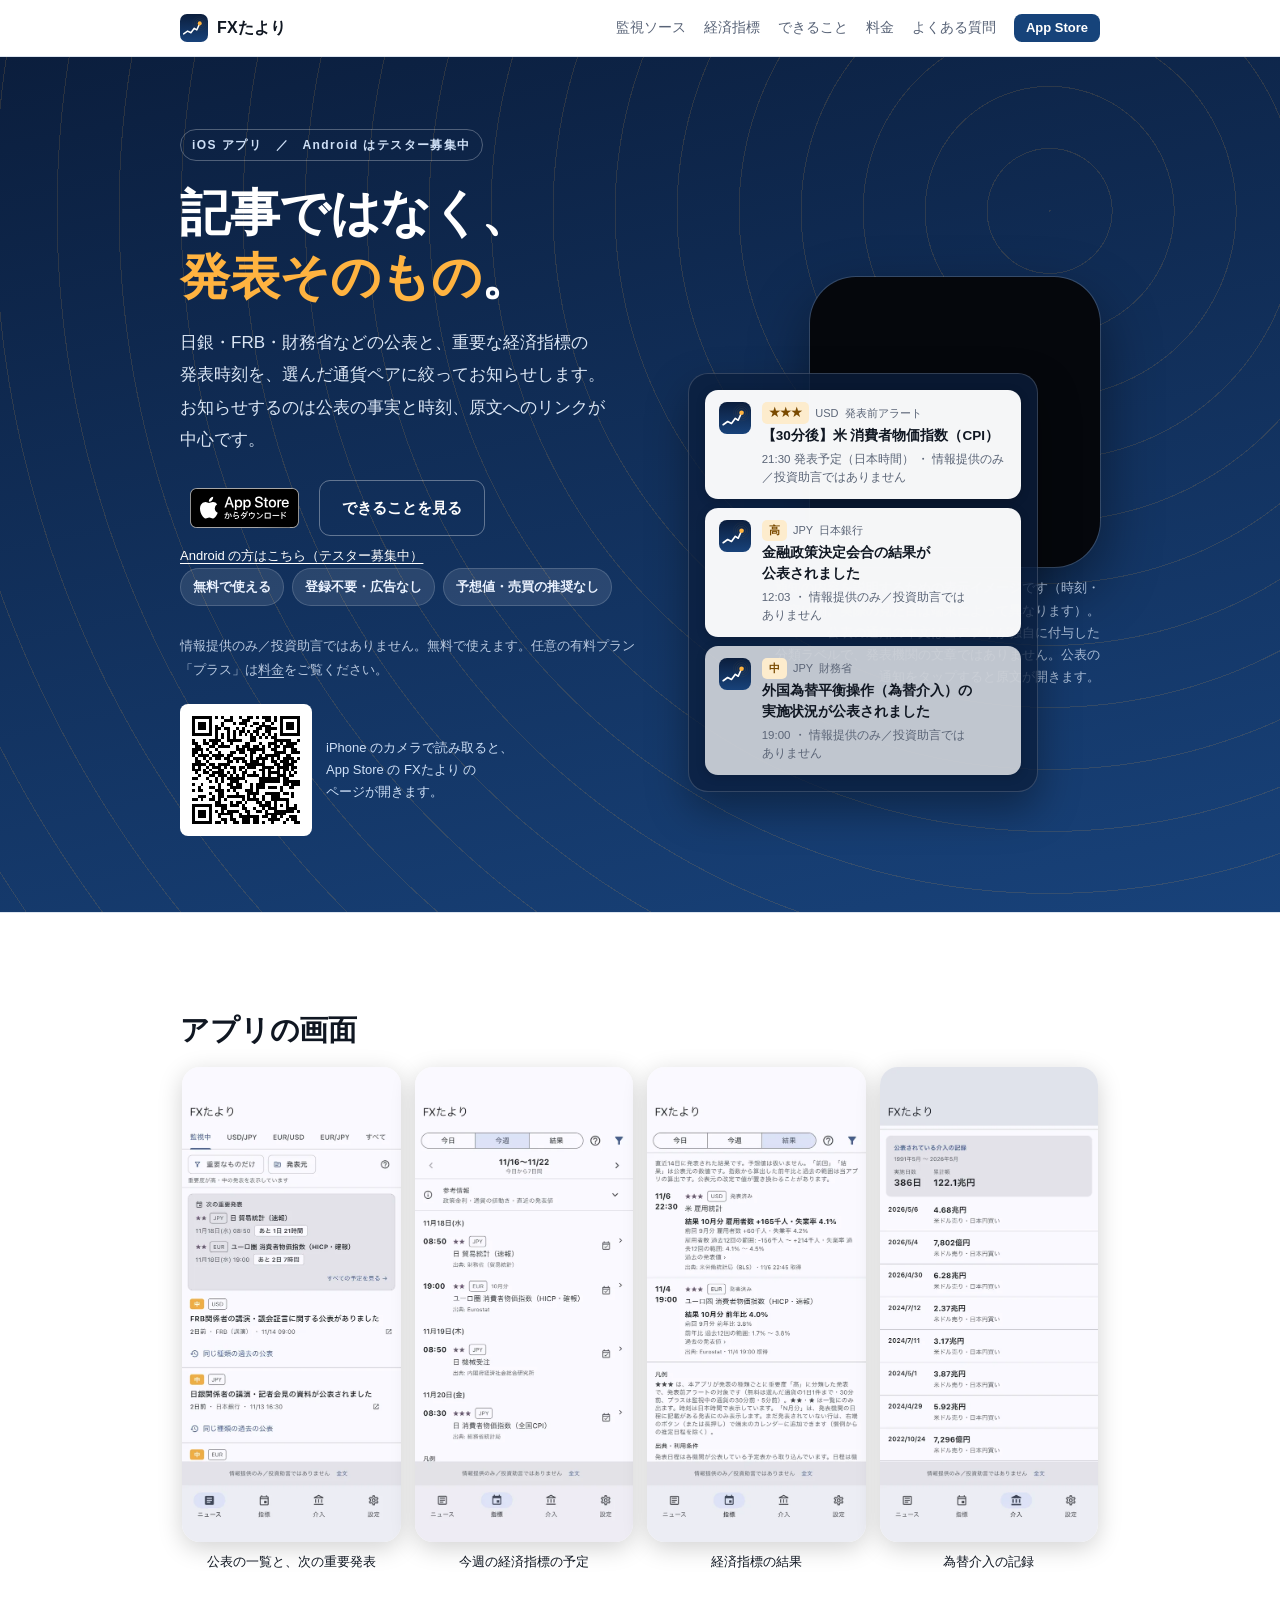
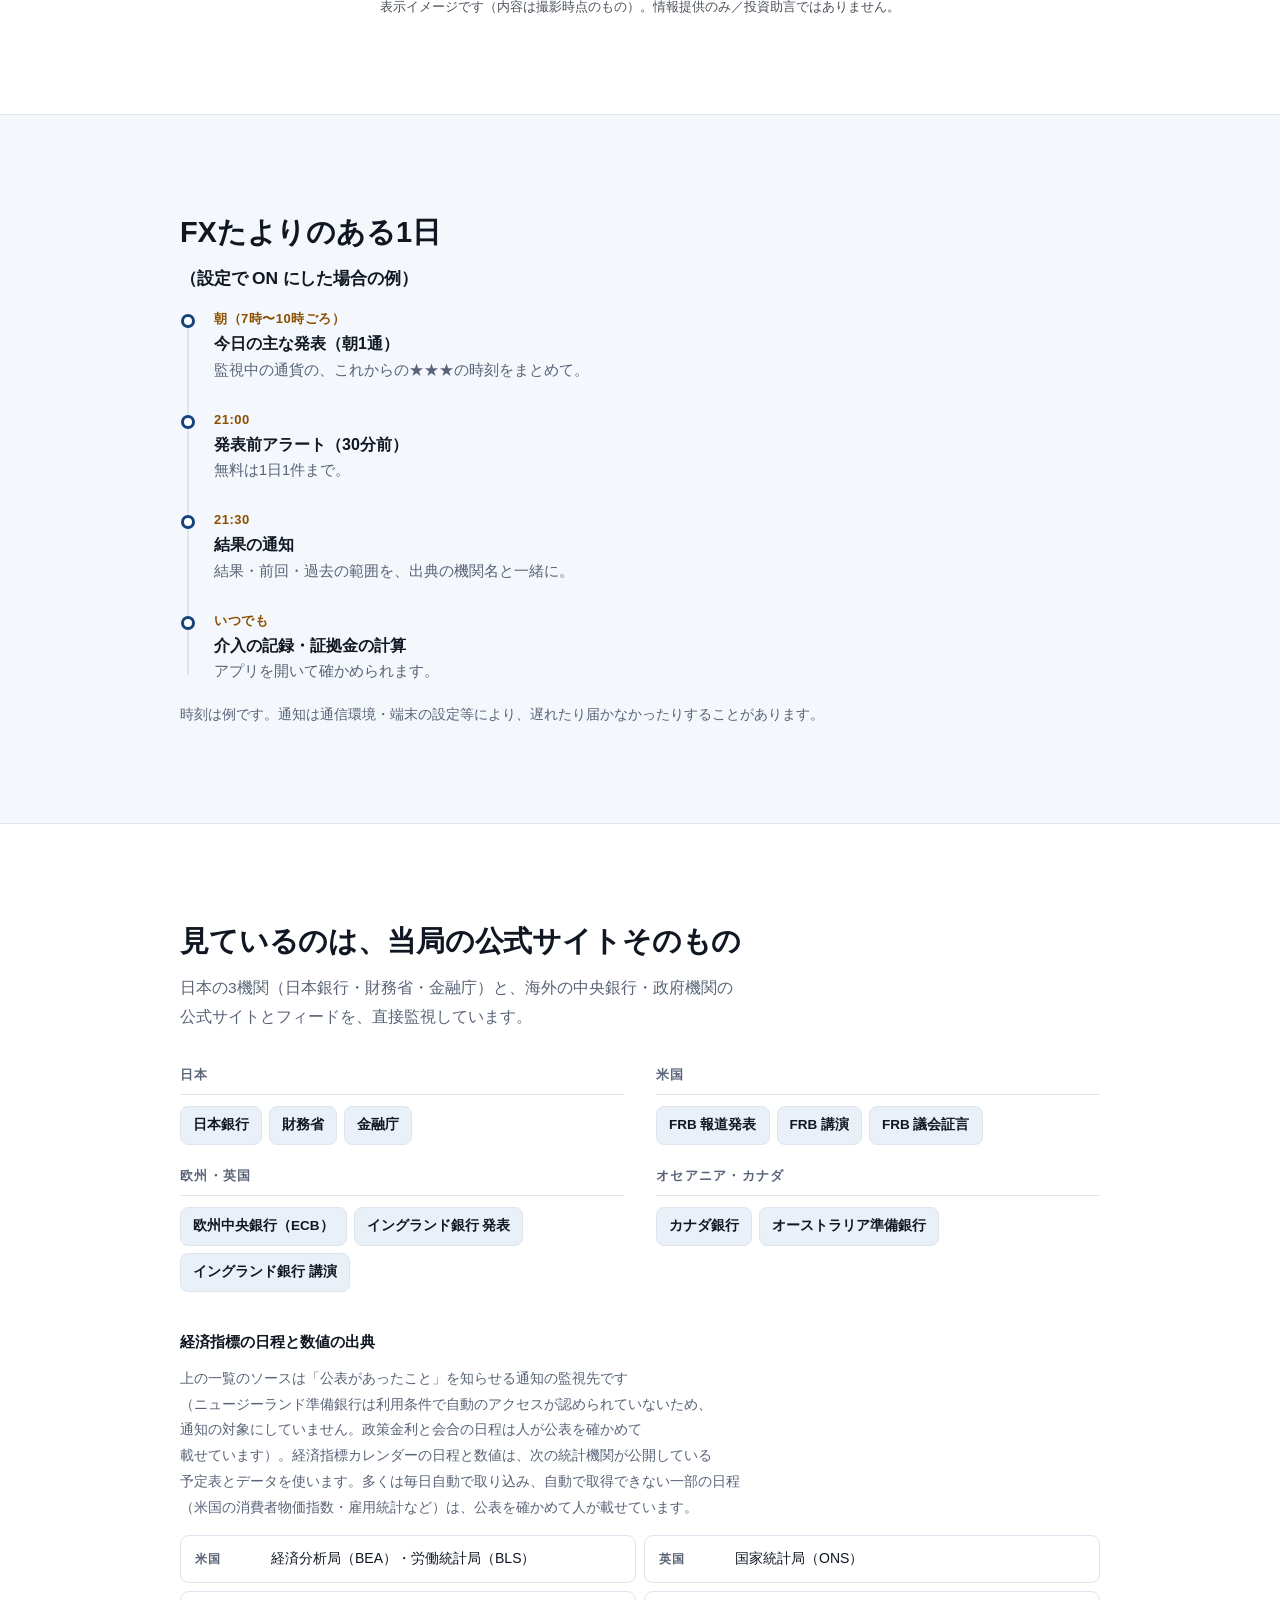
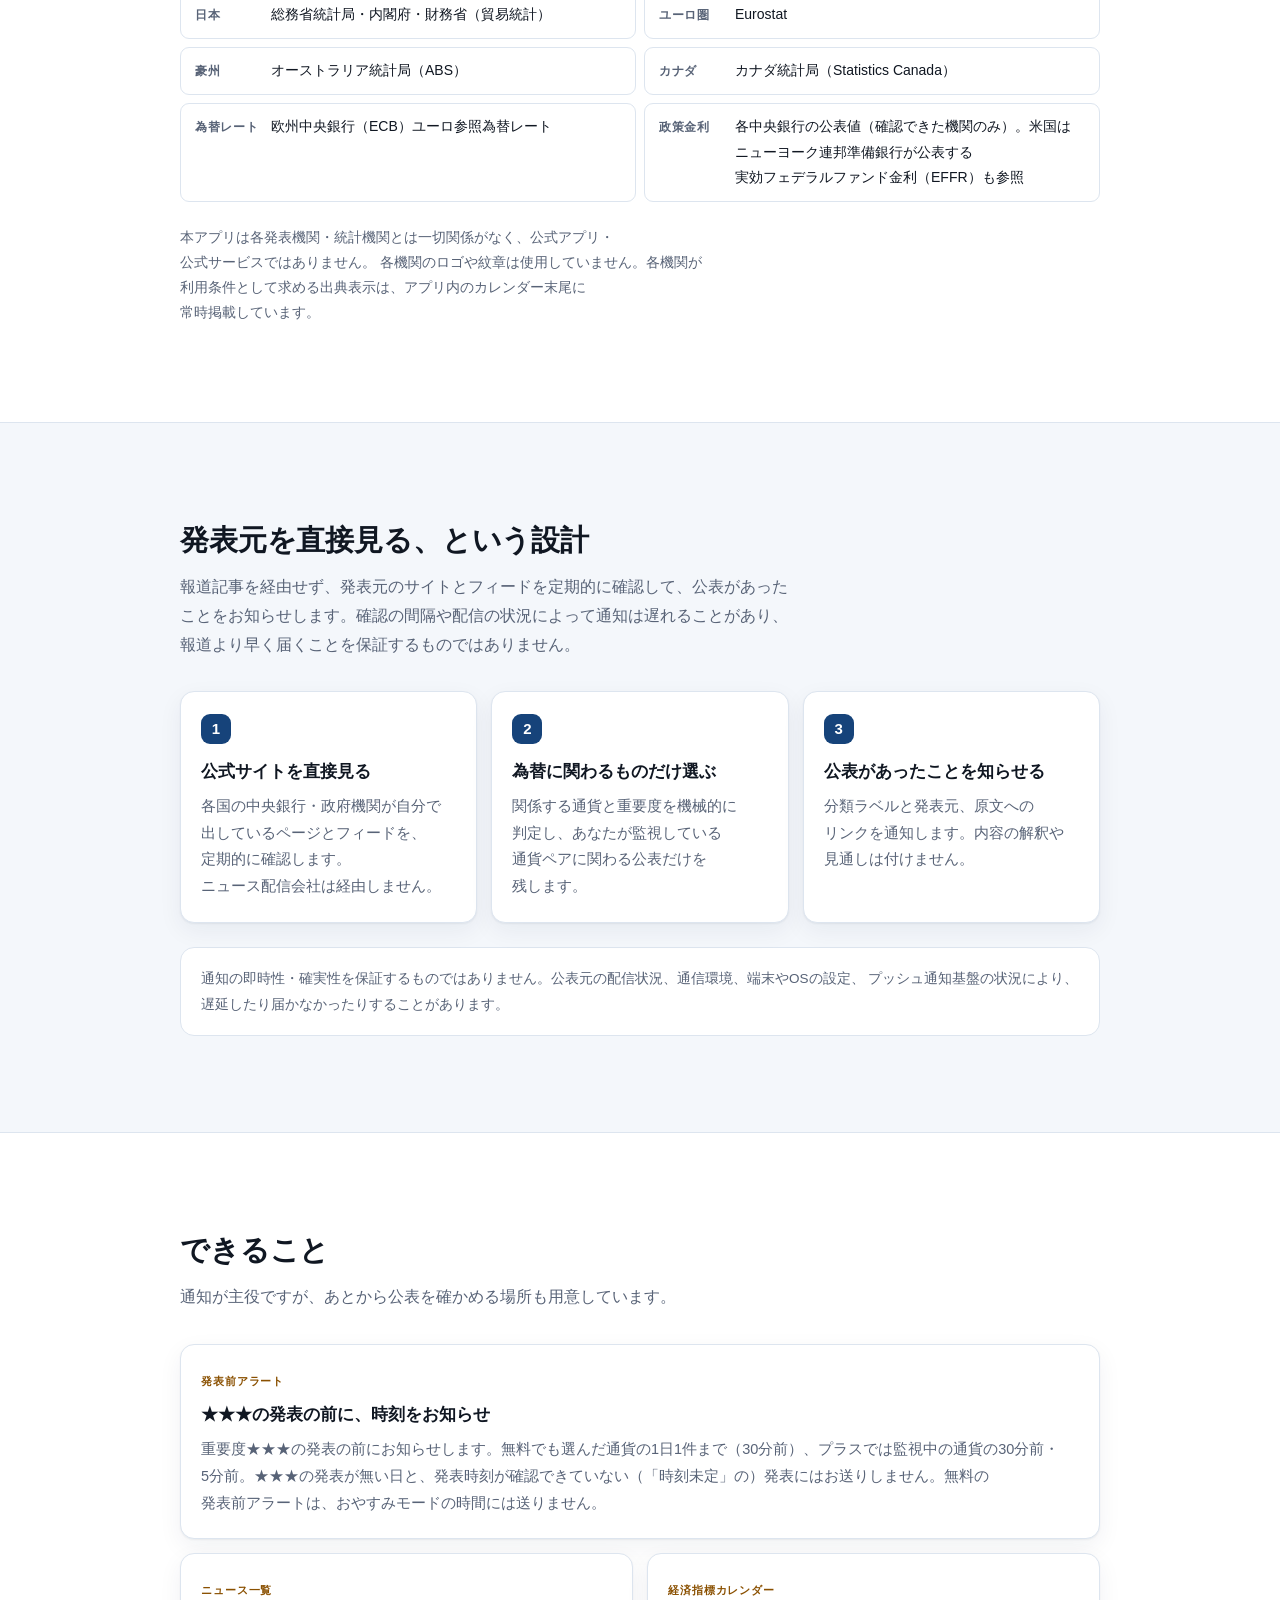
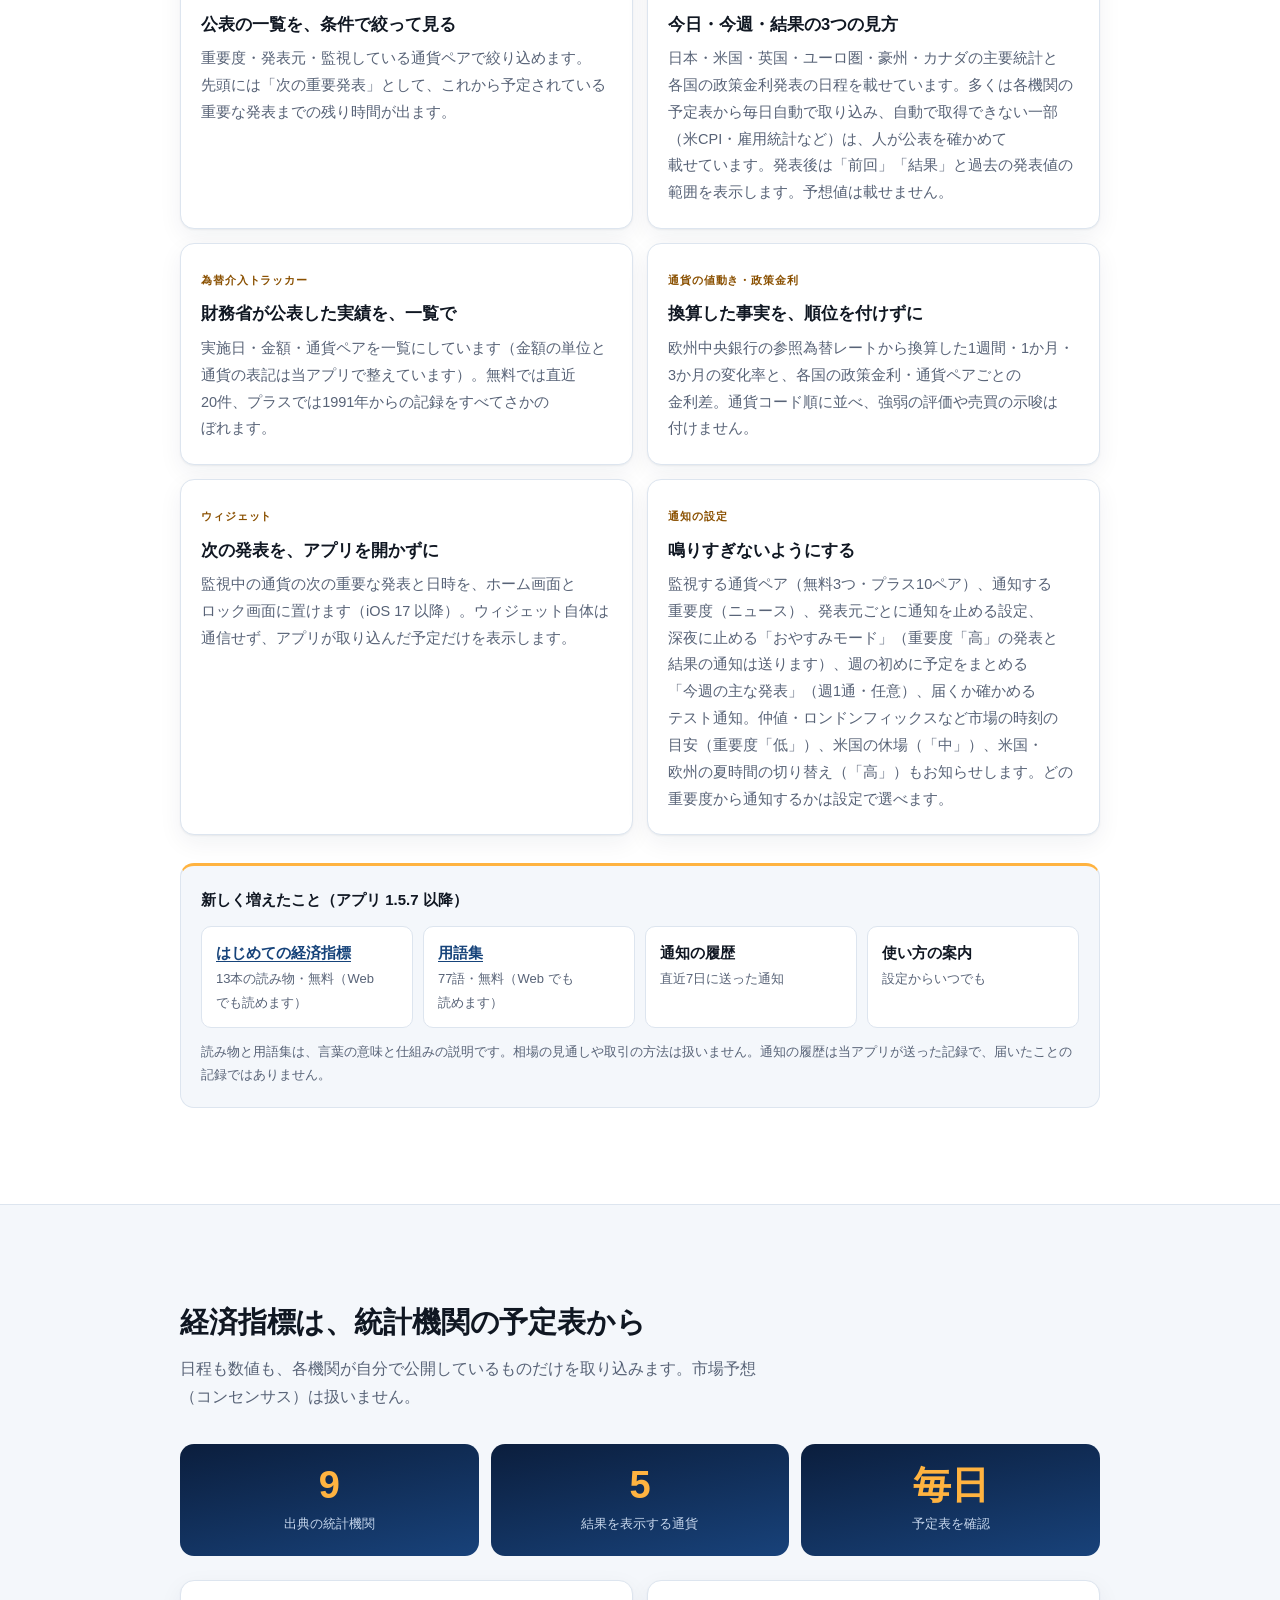
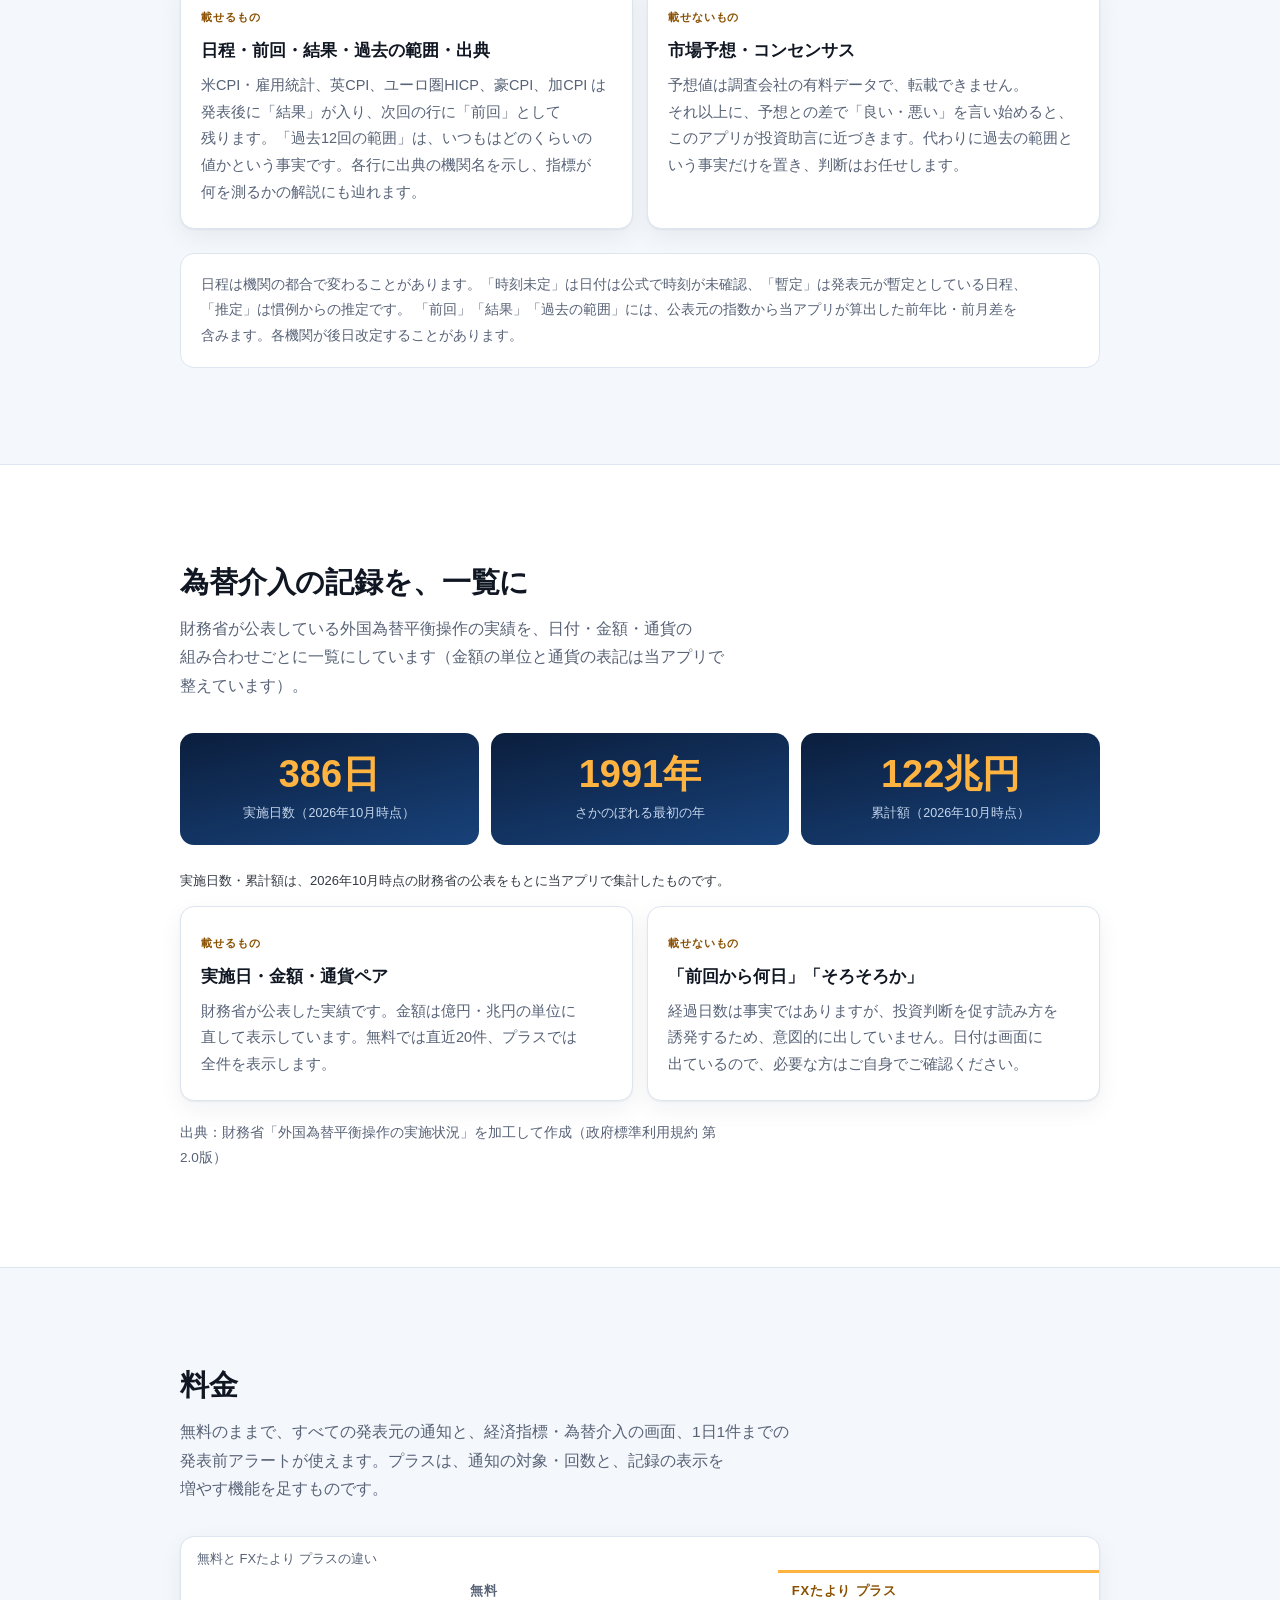
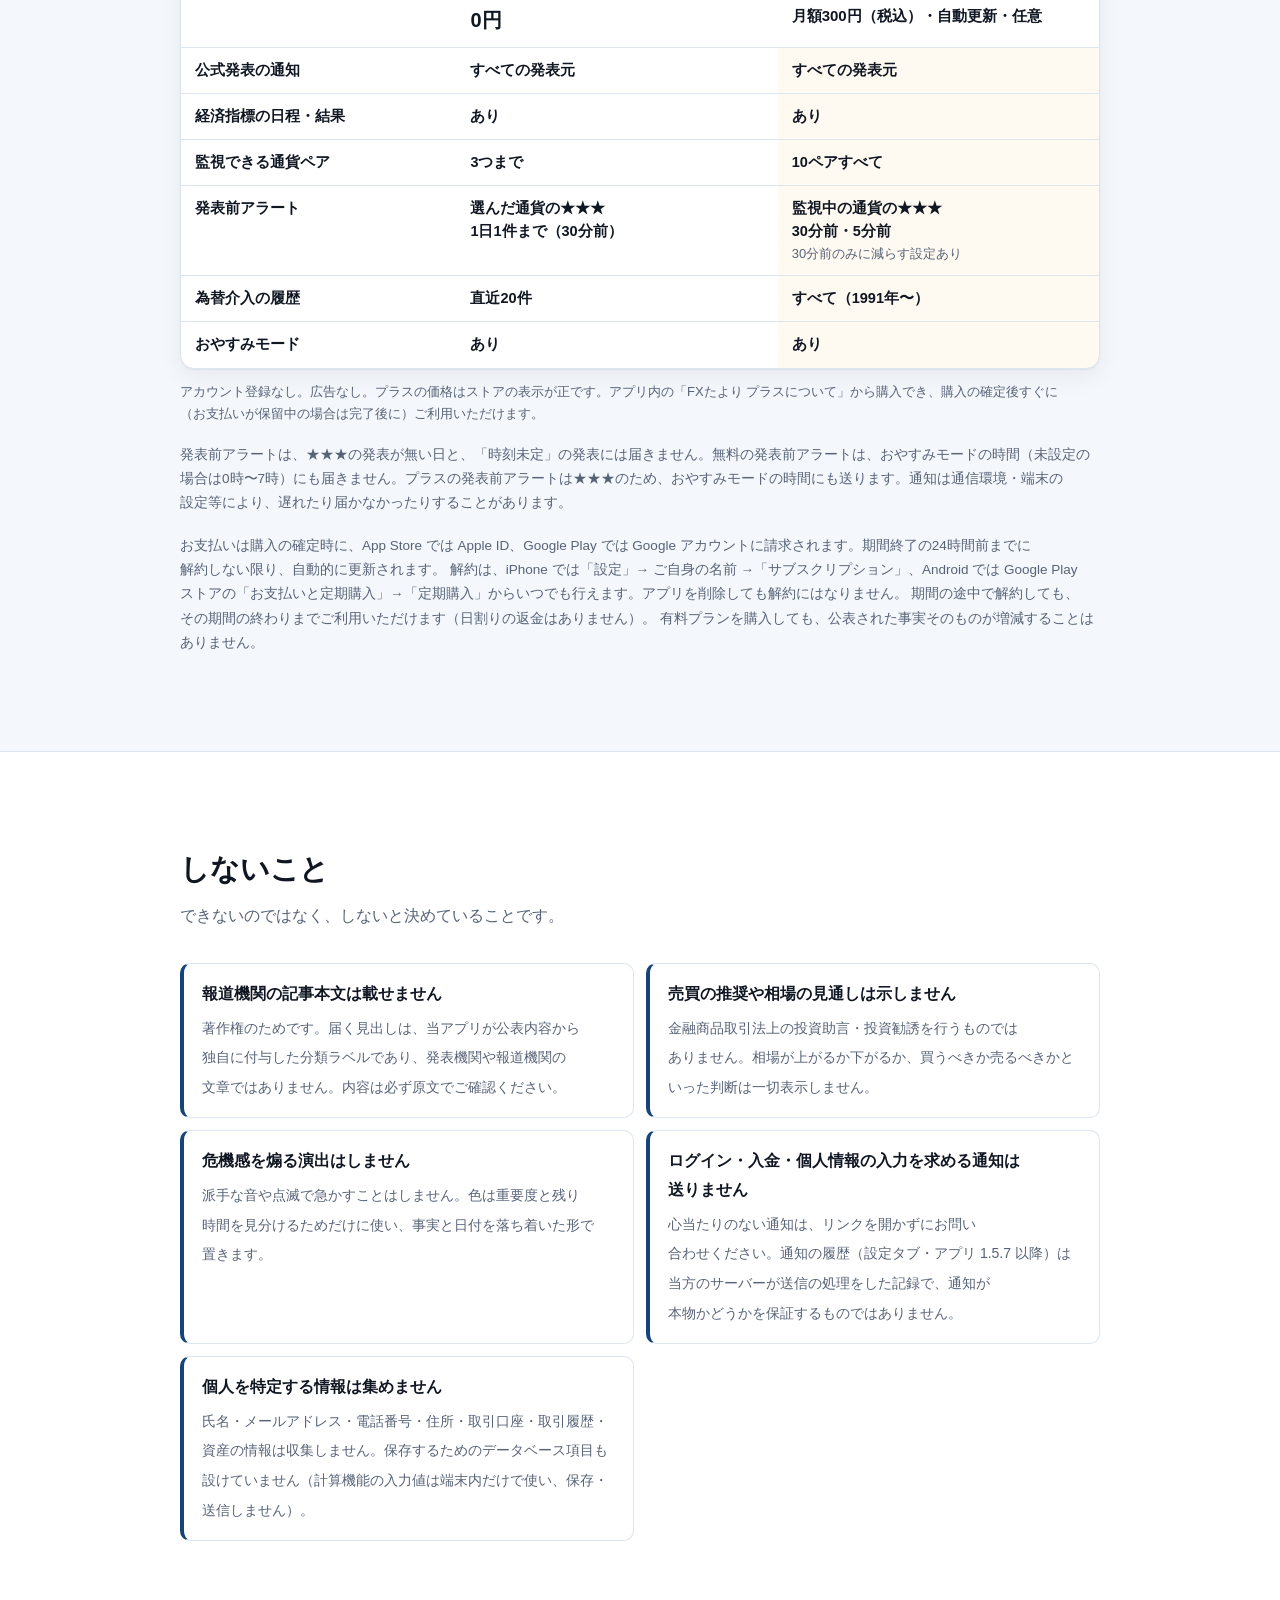
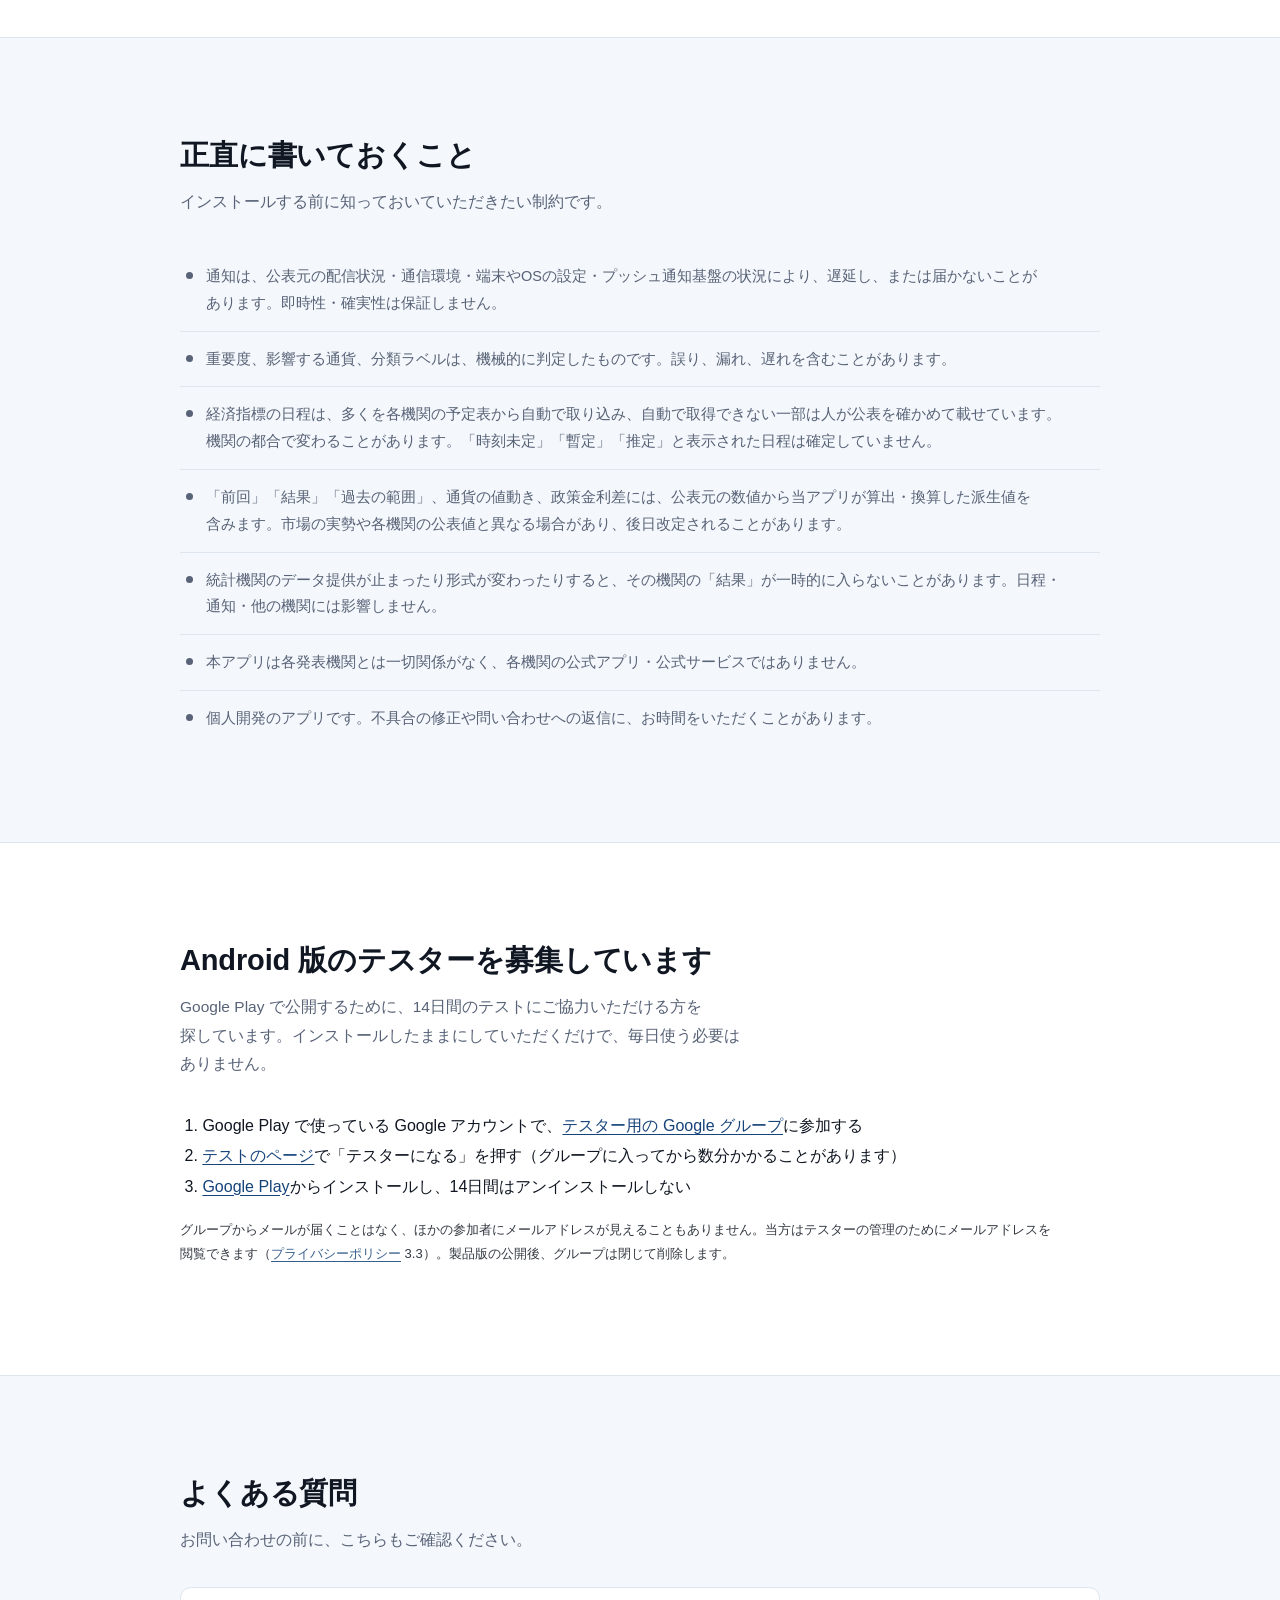
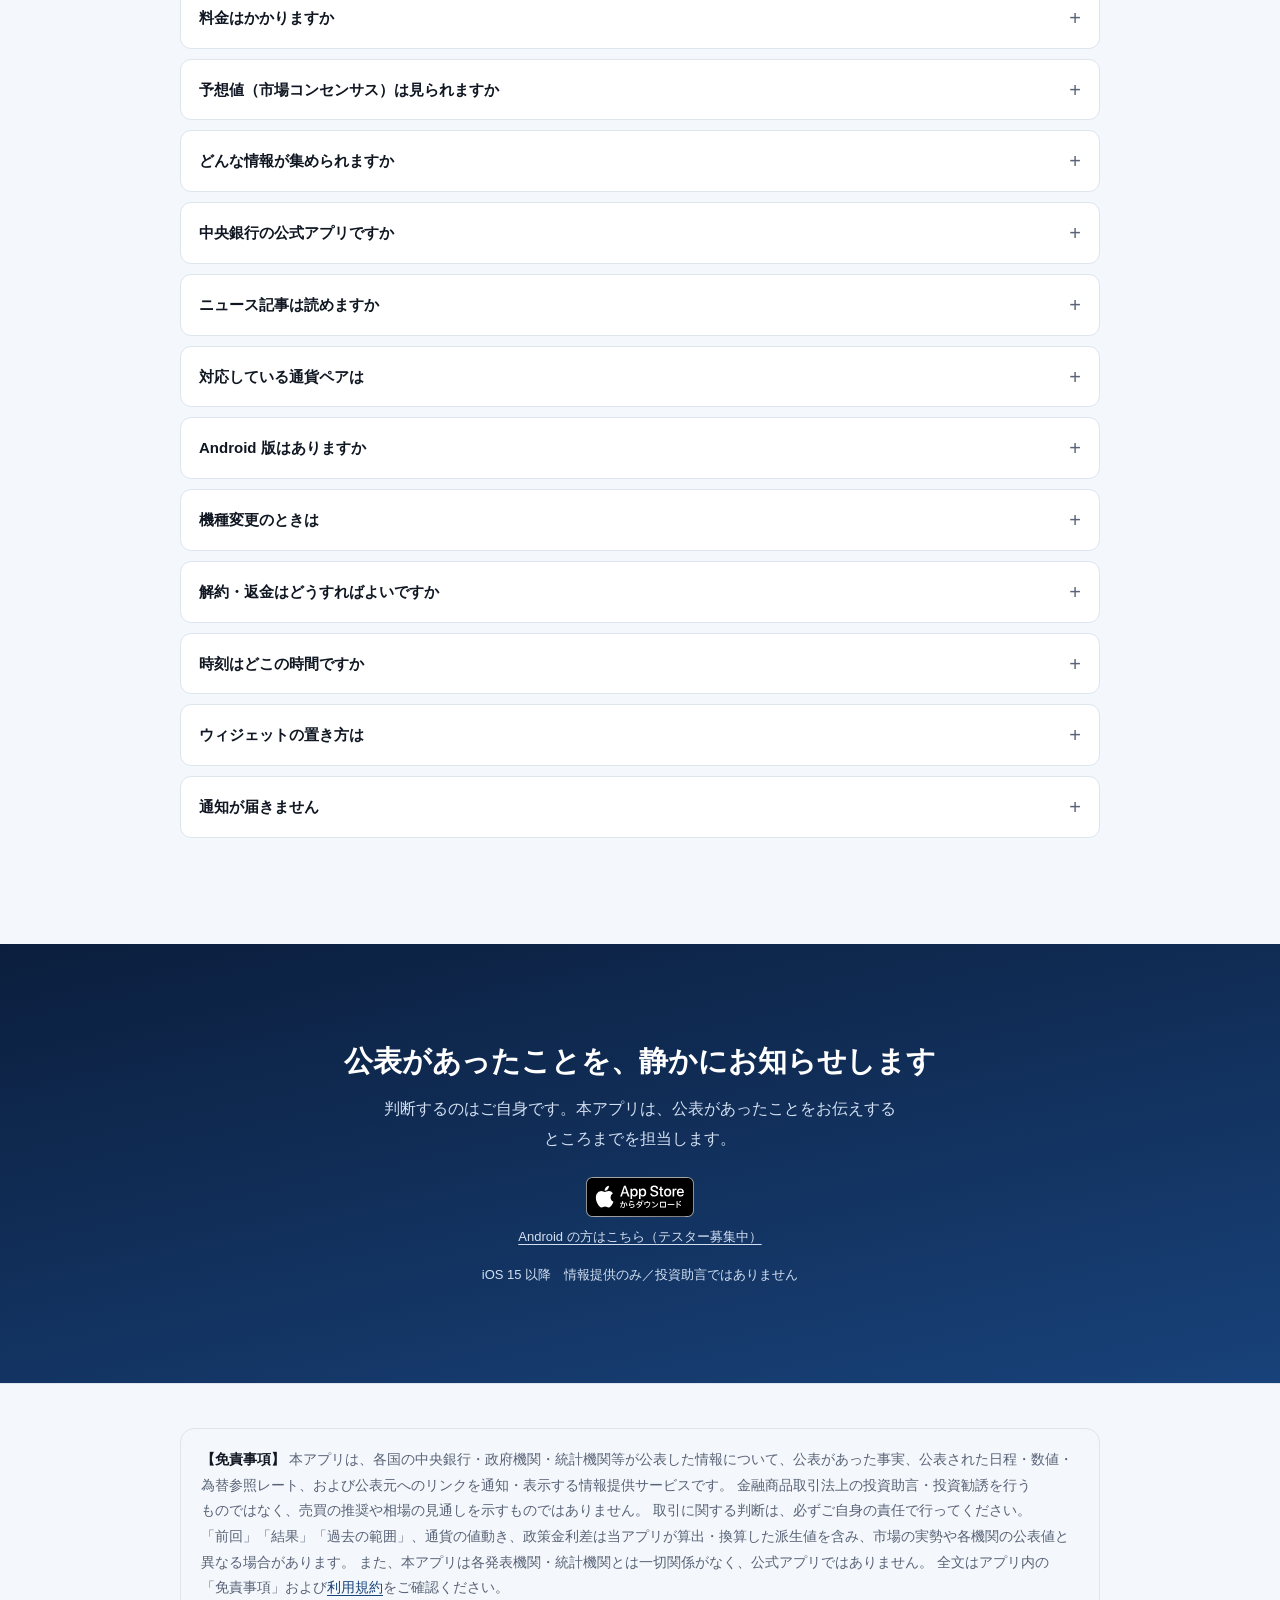
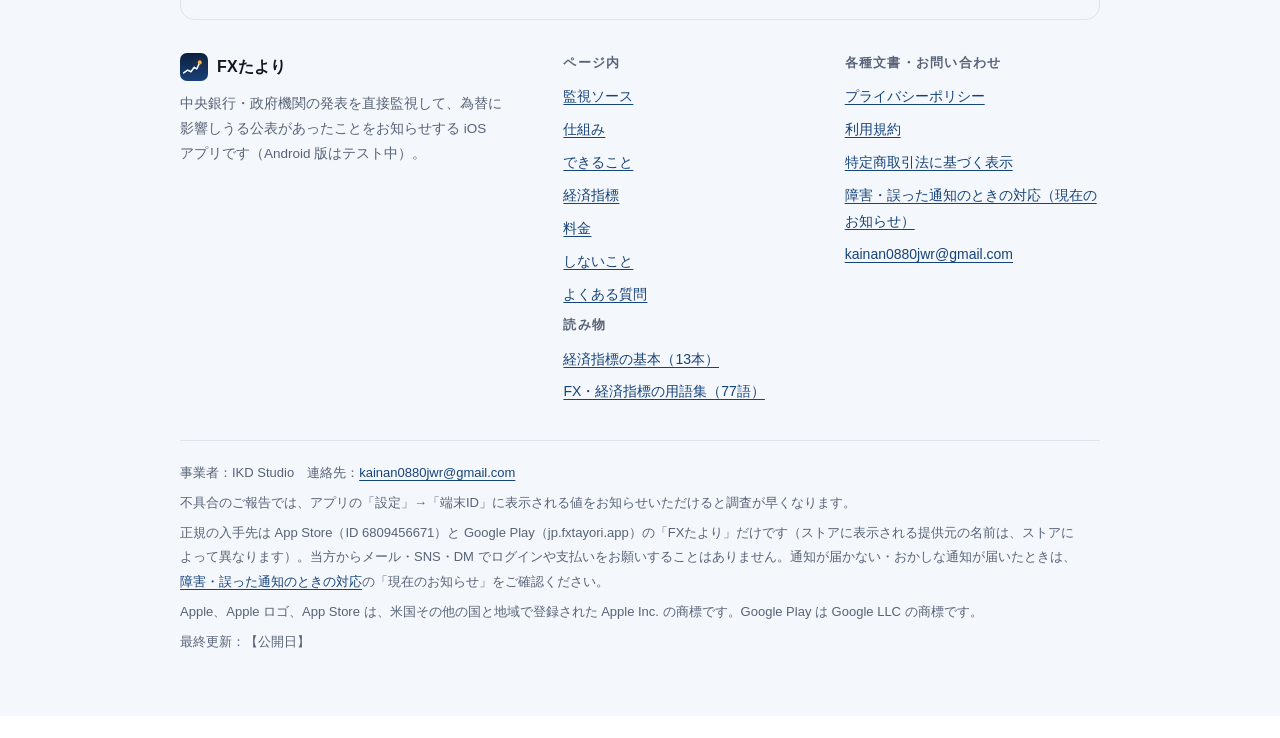
==== commit 0a787281: "LP の検索対策（1.5.7 の配信の日に公開する分）: 経済指標の基本（13本）と用語集（77語）のページ、トップの title・description・構造化データ、文書ページの descript" ====
--- a/index.html
+++ b/index.html
@@ -5,8 +5,8 @@
 <meta name="viewport" content="width=device-width, initial-scale=1">
 <meta http-equiv="Content-Security-Policy" content="default-src 'none'; img-src 'self' data:; style-src 'self' 'unsafe-inline'; base-uri 'none'; form-action 'none'">
 <meta name="referrer" content="strict-origin-when-cross-origin">
-<title>FXたより — 中央銀行・政府機関の発表を直接監視して通知</title>
-<meta name="description" content="日本銀行・財務省・金融庁・FRB・ECBなどの公式発表を直接監視し、為替に影響しうる公表があったことをお知らせするiOSアプリ（Android はテスター募集中）。経済指標の日程と結果は各国の統計機関の公表から。予想値は載せません。">
+<title>FXたより — 日銀・FRB・経済指標の発表を通知する為替アプリ</title>
+<meta name="description" content="日本銀行・財務省・金融庁・FRB・ECBなどの公式発表を直接監視し、為替に影響しうる公表があったことをお知らせするiOSアプリ（Android はテスター募集中）。経済指標の基本（13本）と用語集（77語）も無料で読めます。予想値は載せません。">
 <meta name="apple-itunes-app" content="app-id=6809456671">
 <meta name="format-detection" content="telephone=no">
 <meta name="color-scheme" content="light dark">
@@ -49,7 +49,8 @@
     "重要度★★★の発表前アラート（無料は選んだ通貨の1日1件まで・30分前）",
     "為替介入の記録（無料は直近20件）",
     "おやすみモード・発表元ごとの通知の停止",
-    "証拠金・pips の計算"
+    "証拠金・pips の計算",
+    "経済指標の基本（13本の読み物）と FX・経済指標の用語集（77語）"
   ],
   "offers": [
     {"@type": "Offer", "price": "0", "priceCurrency": "JPY", "description": "無料"},
@@ -710,8 +711,8 @@
     <div class="new-band" aria-labelledby="new-h">
       <h3 id="new-h">新しく増えたこと（アプリ 1.5.7 以降）</h3>
       <ul>
-        <li><b>はじめての経済指標</b><span>13本の読み物・無料</span></li>
-        <li><b>用語集</b><span>77語・無料</span></li>
+        <li><b><a href="learn.html">はじめての経済指標</a></b><span>13本の読み物・無料（Web でも読めます）</span></li>
+        <li><b><a href="glossary.html">用語集</a></b><span>77語・無料（Web でも読めます）</span></li>
         <li><b>通知の履歴</b><span>直近7日に送った通知</span></li>
         <li><b>使い方の案内</b><span>設定からいつでも</span></li>
       </ul>
@@ -994,6 +995,11 @@
           <li><a href="#not">しないこと</a></li>
           <li><a href="#faq">よくある質問</a></li>
         </ul>
+        <h3>読み物</h3>
+        <ul>
+          <li><a href="learn.html">経済指標の基本（13本）</a></li>
+          <li><a href="glossary.html">FX・経済指標の用語集（77語）</a></li>
+        </ul>
       </div>
       <div>
         <h3>各種文書・お問い合わせ</h3>
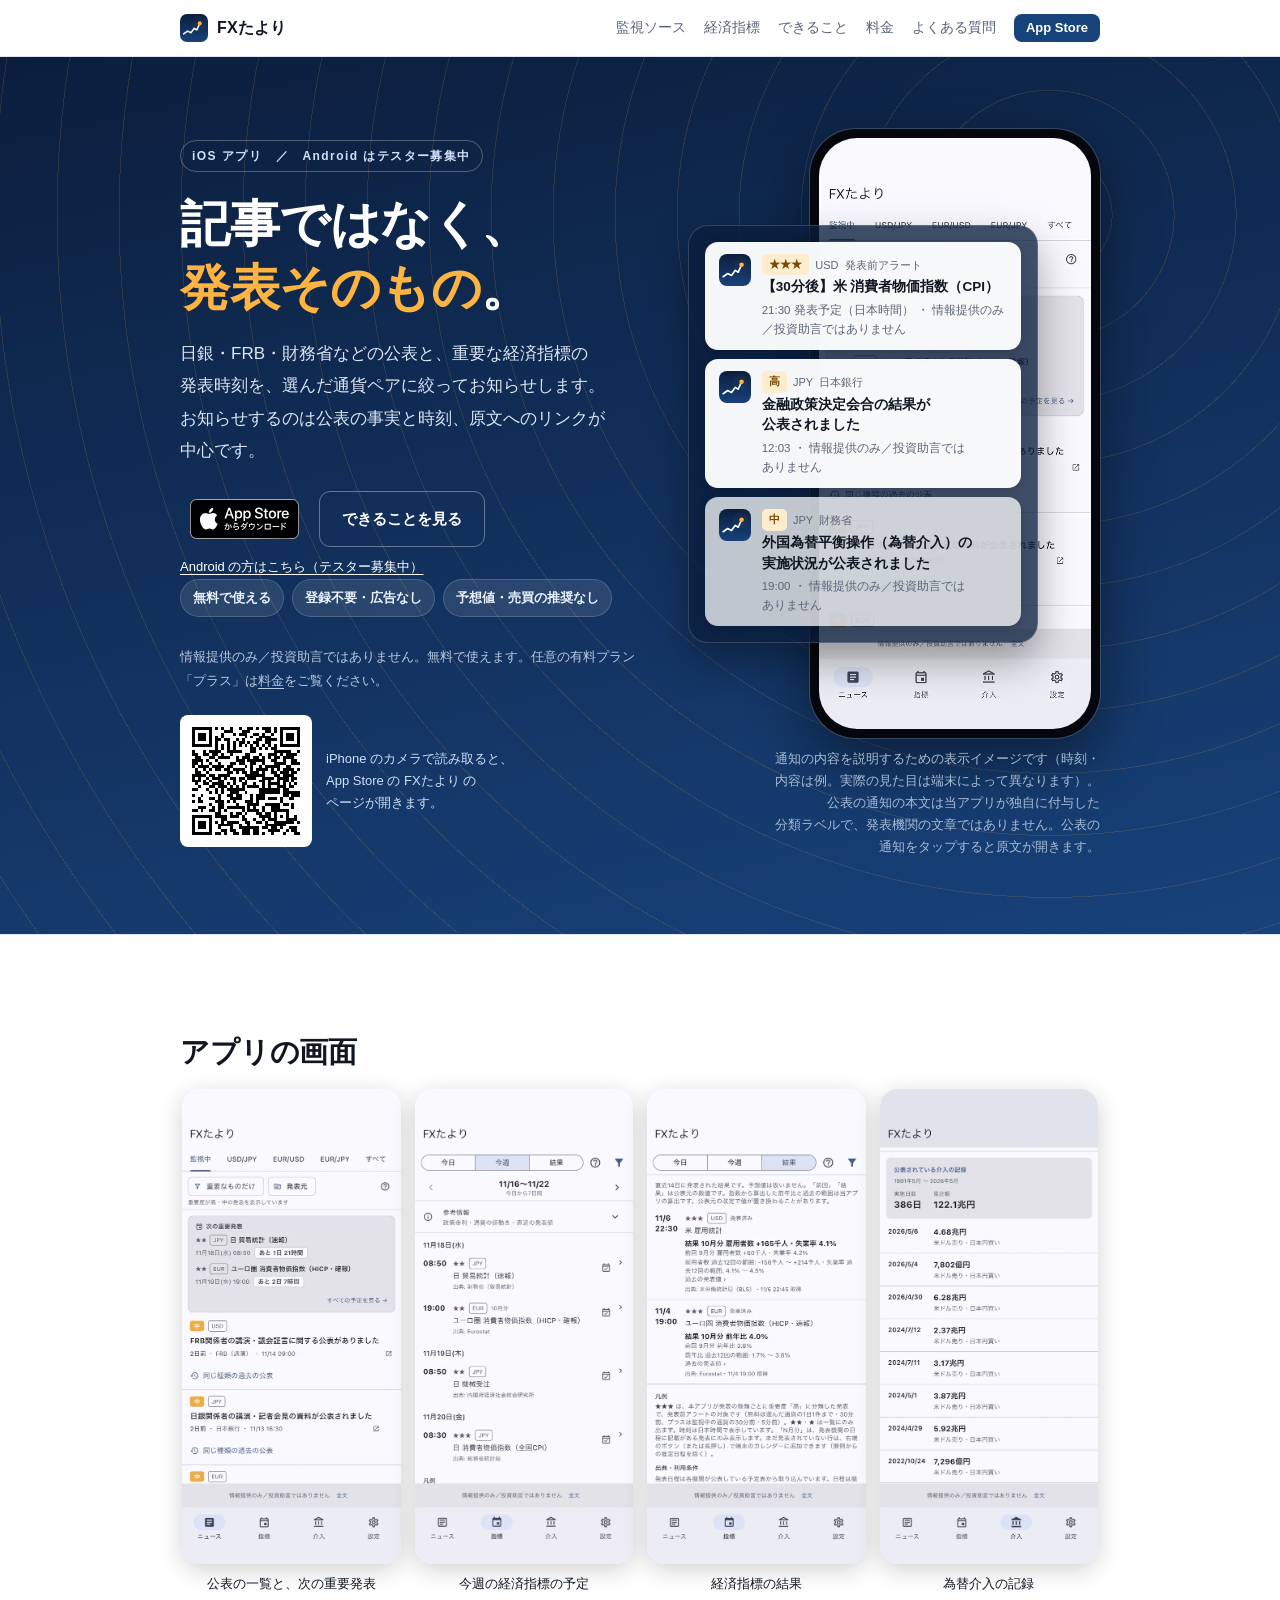
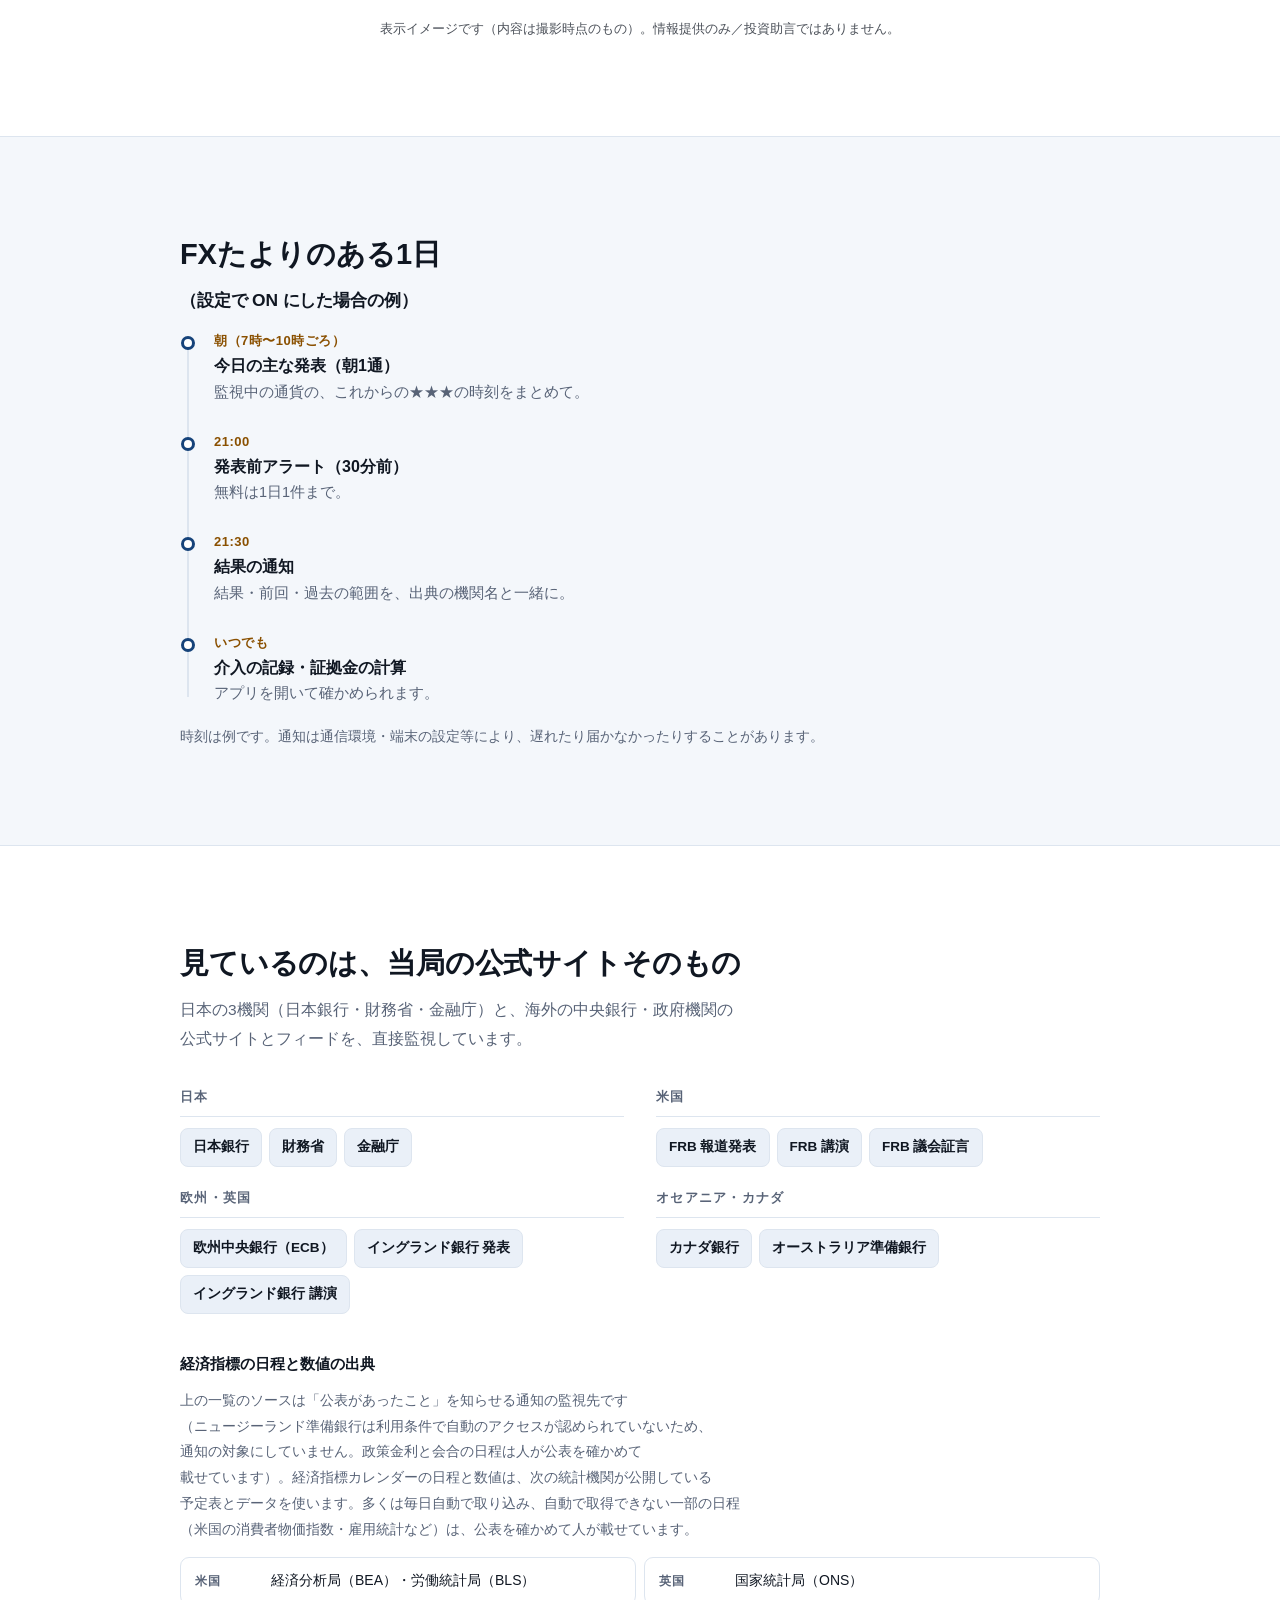
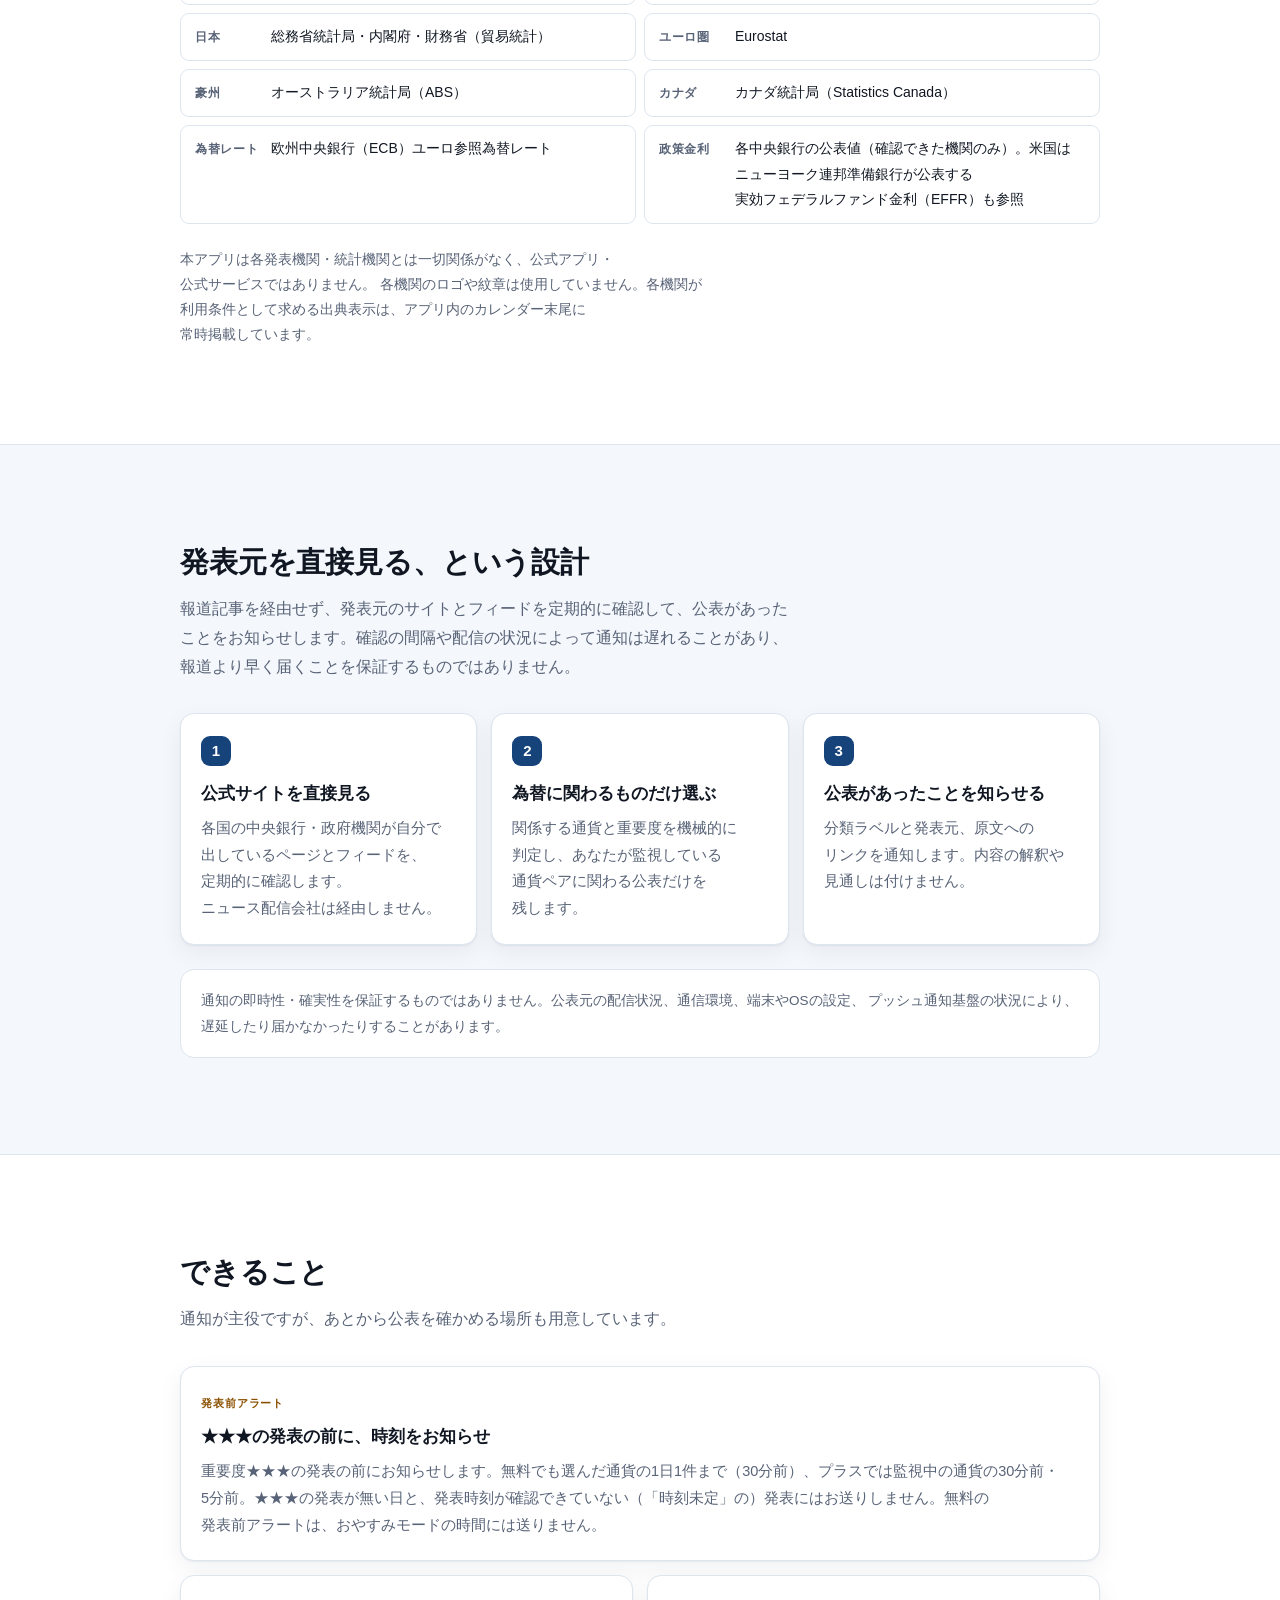
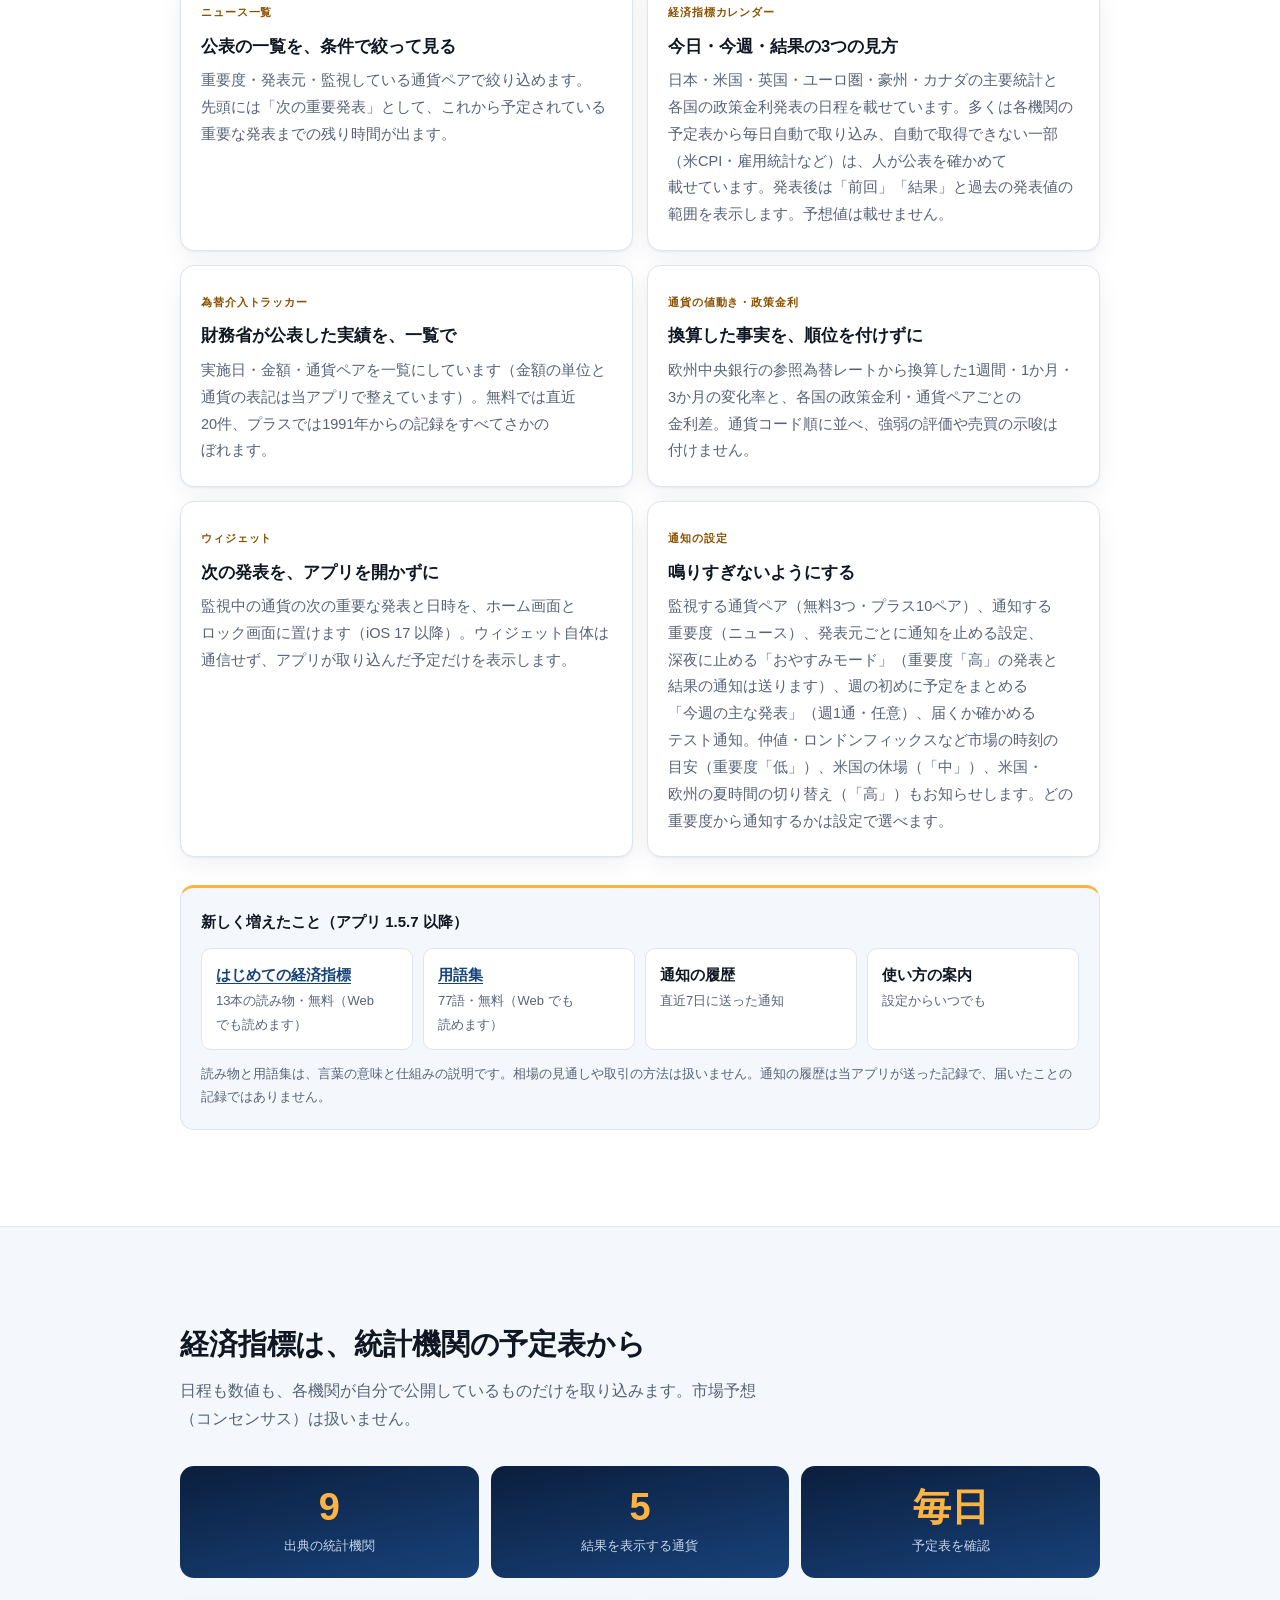
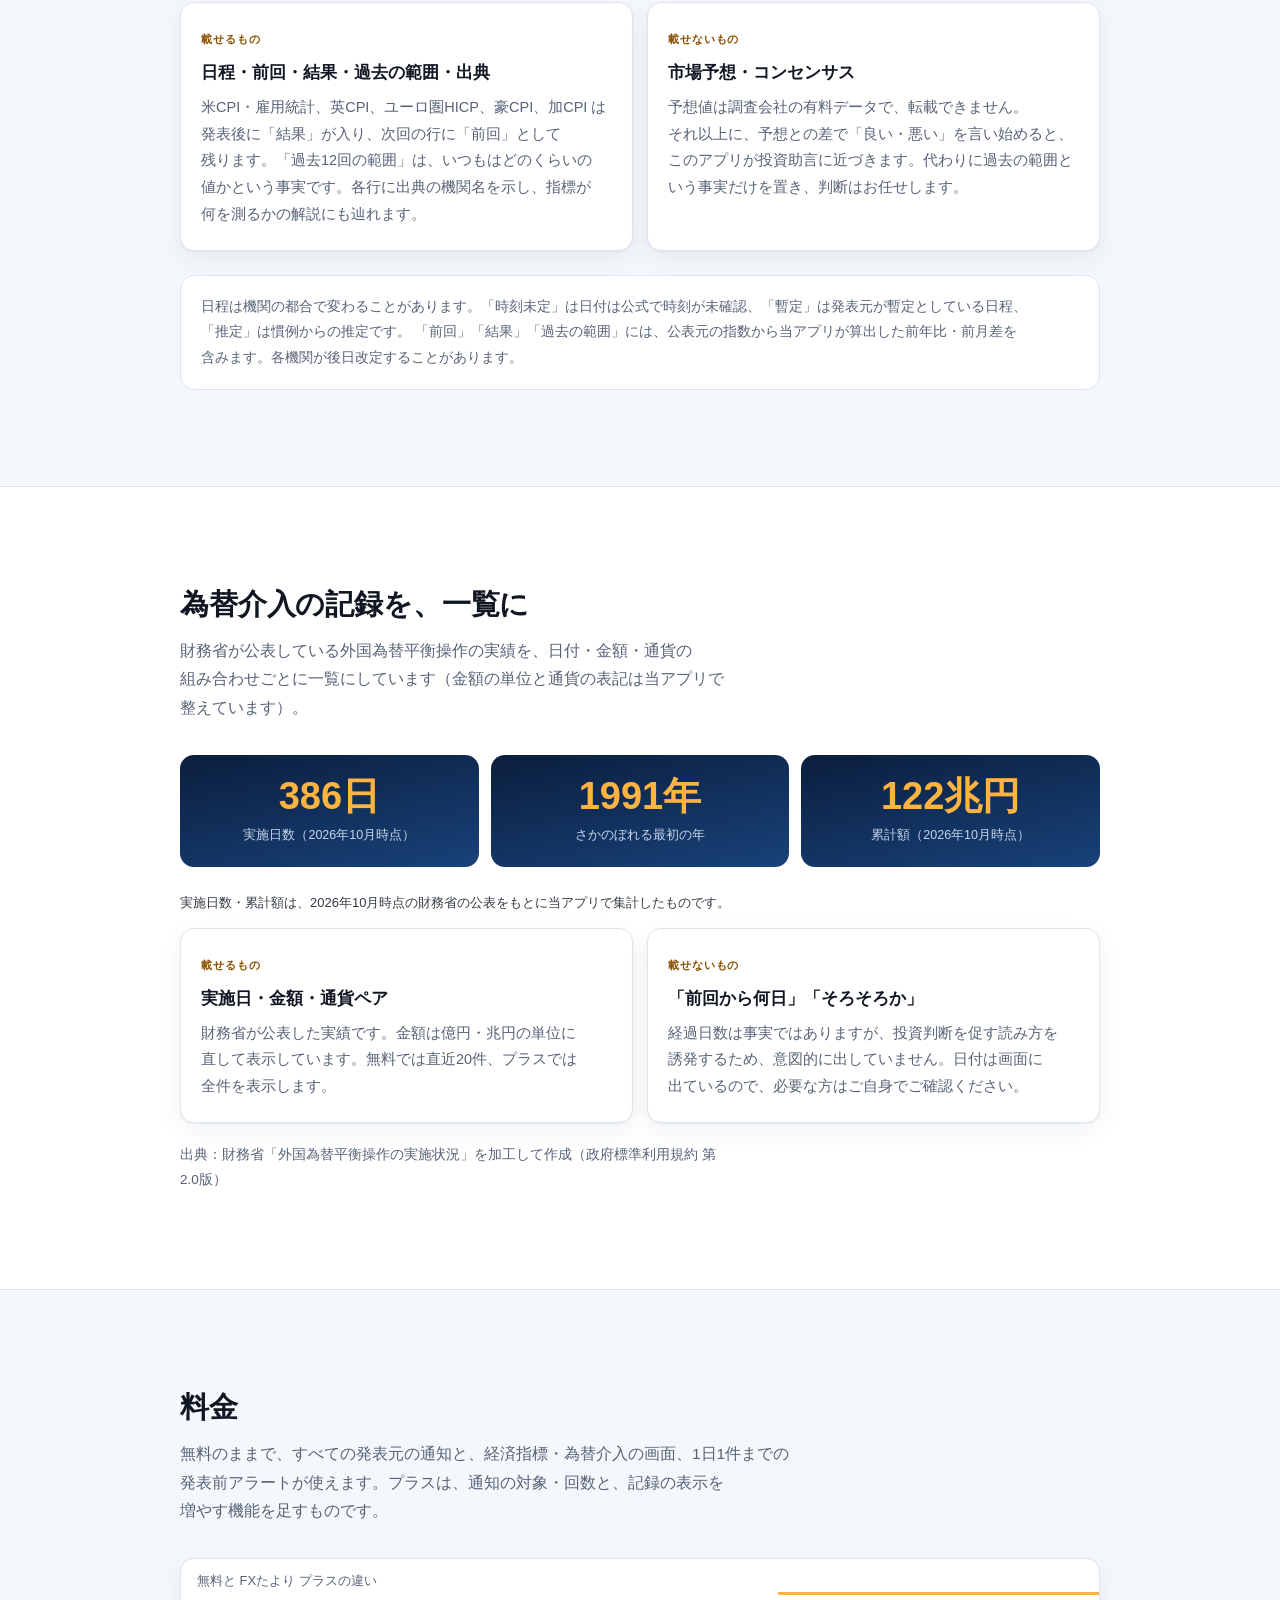
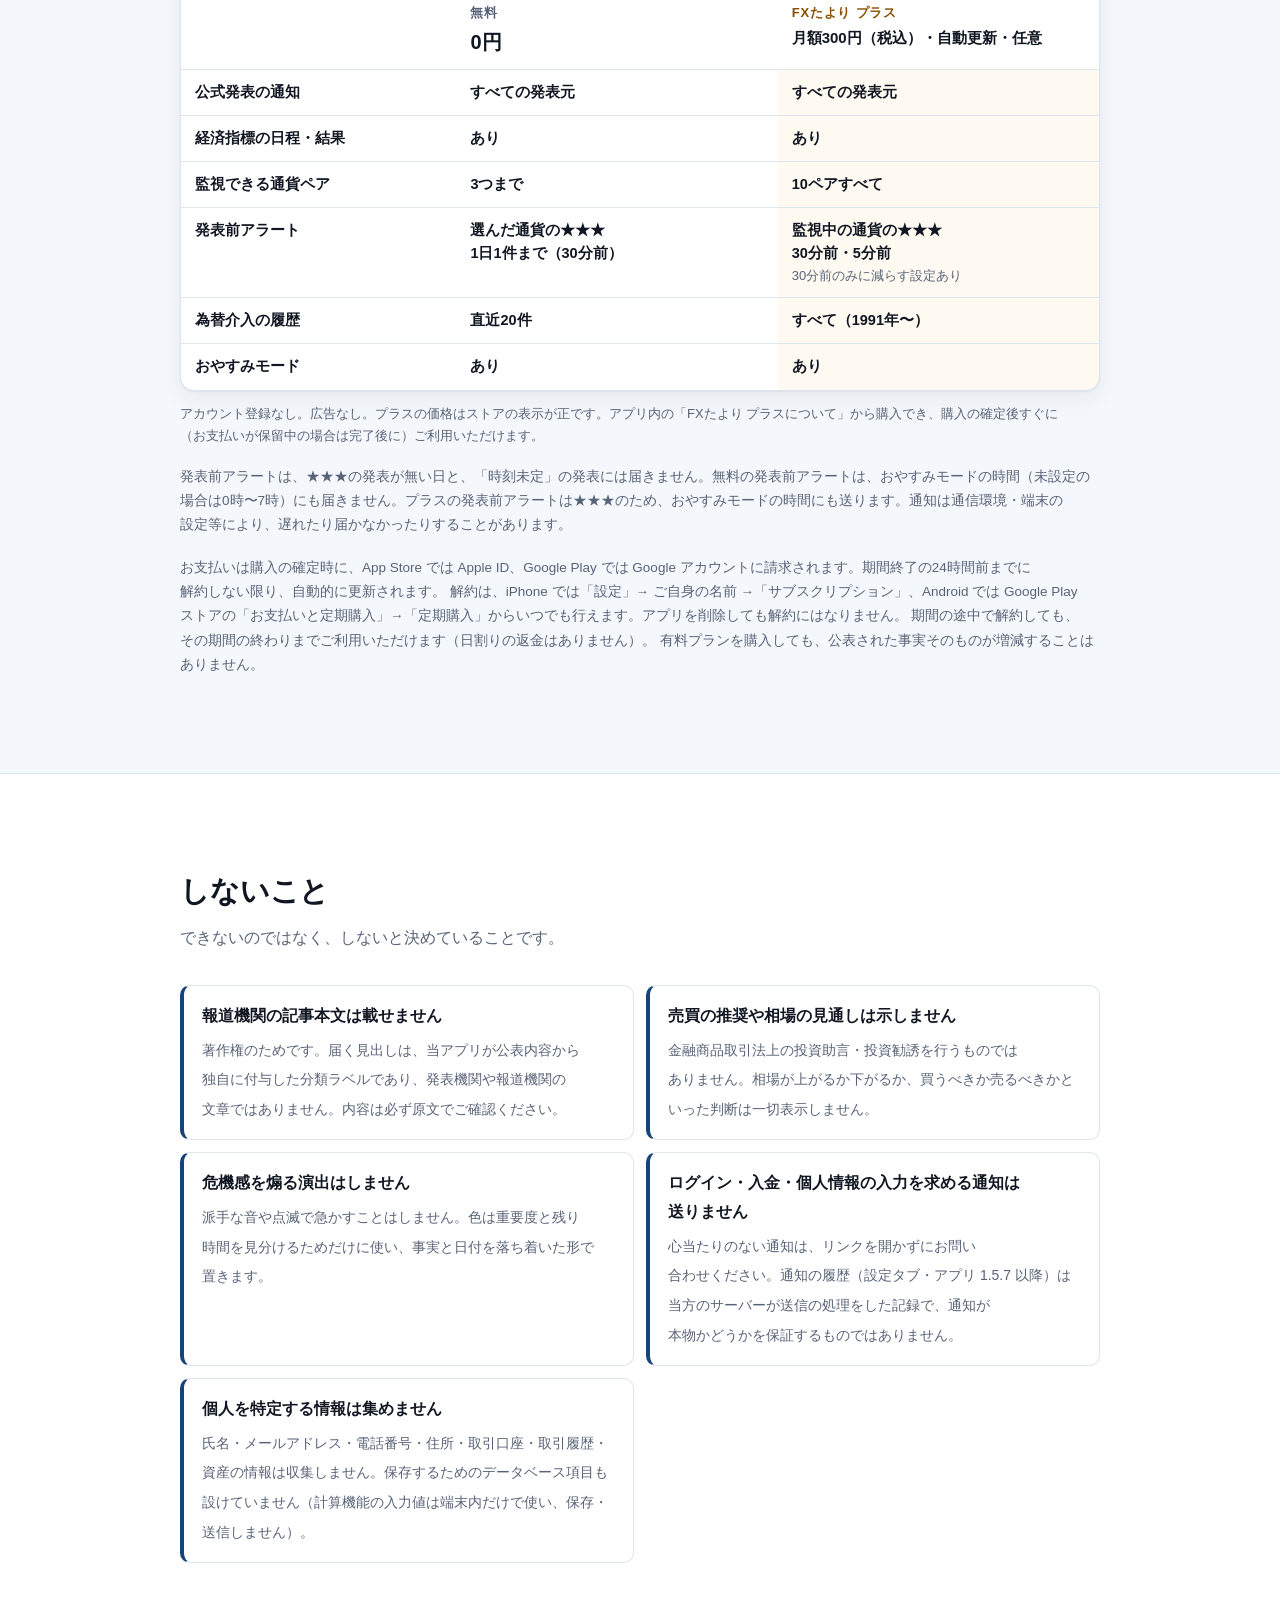
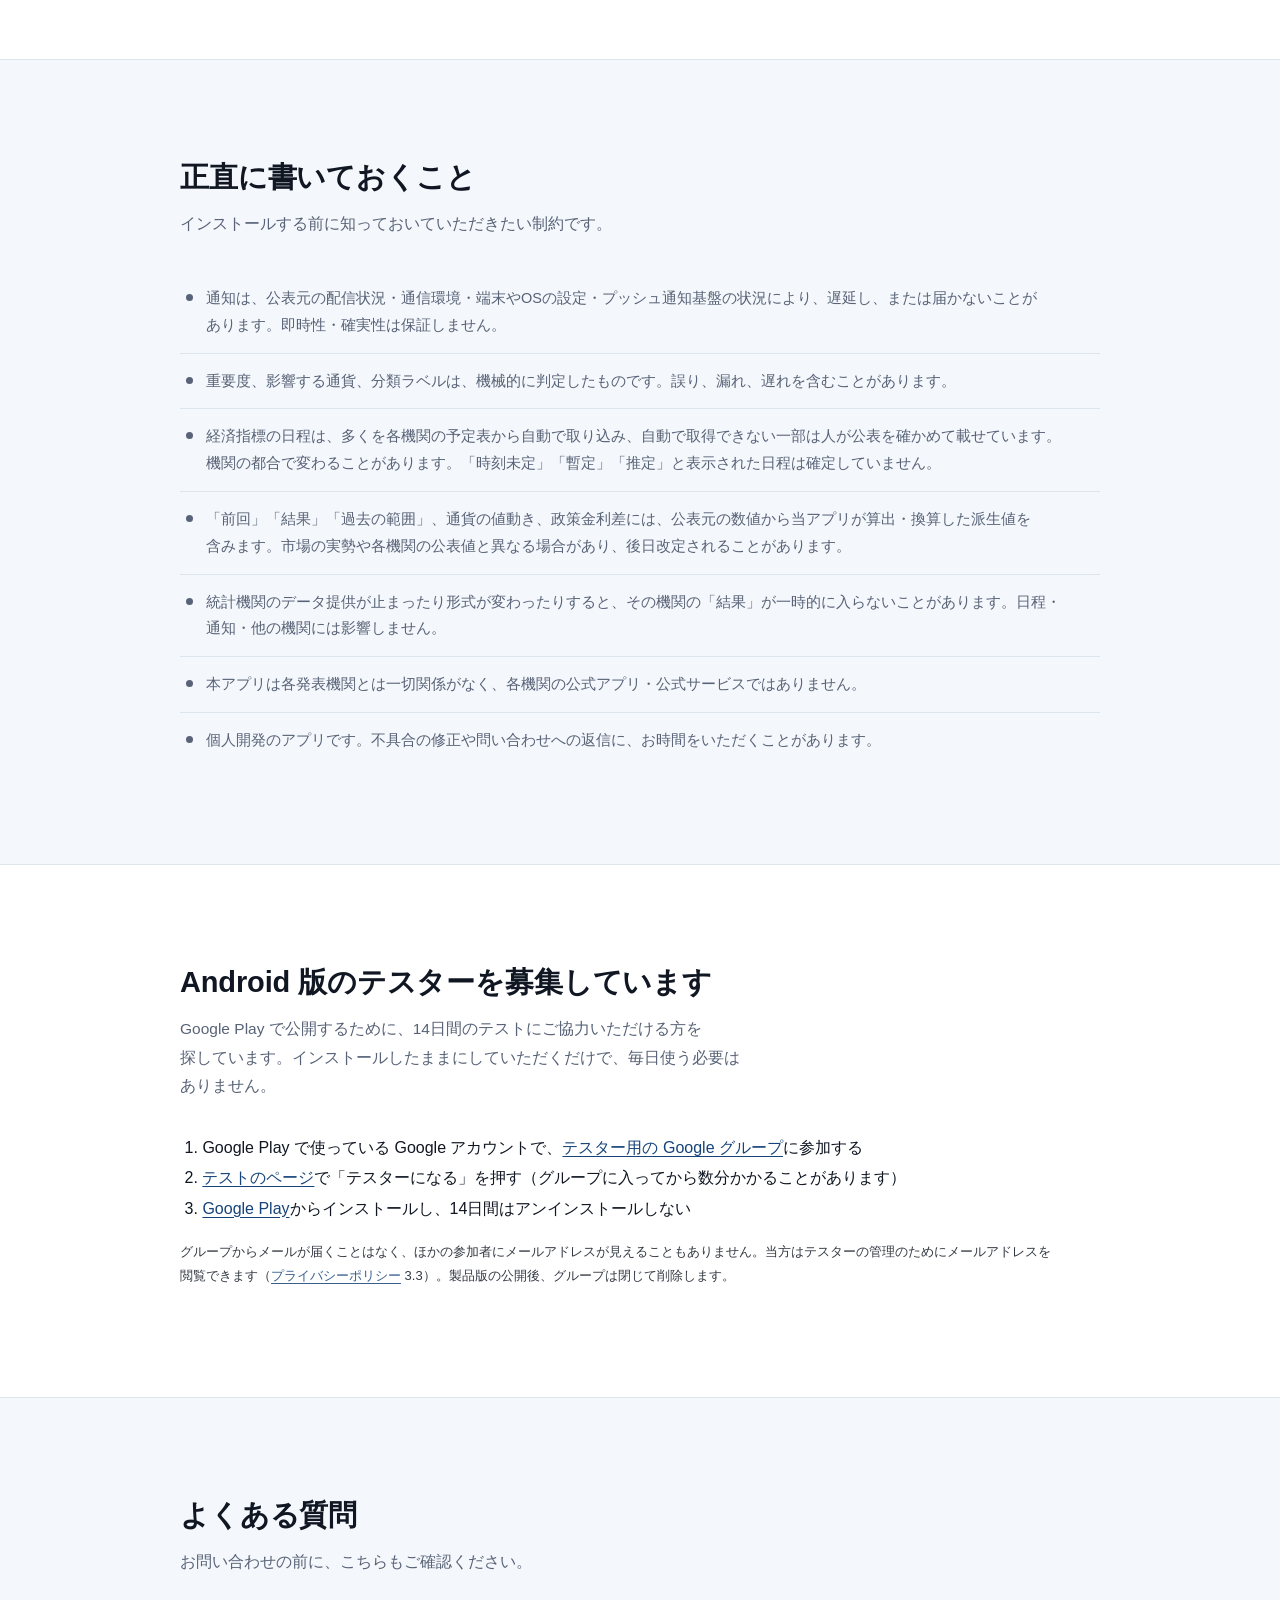
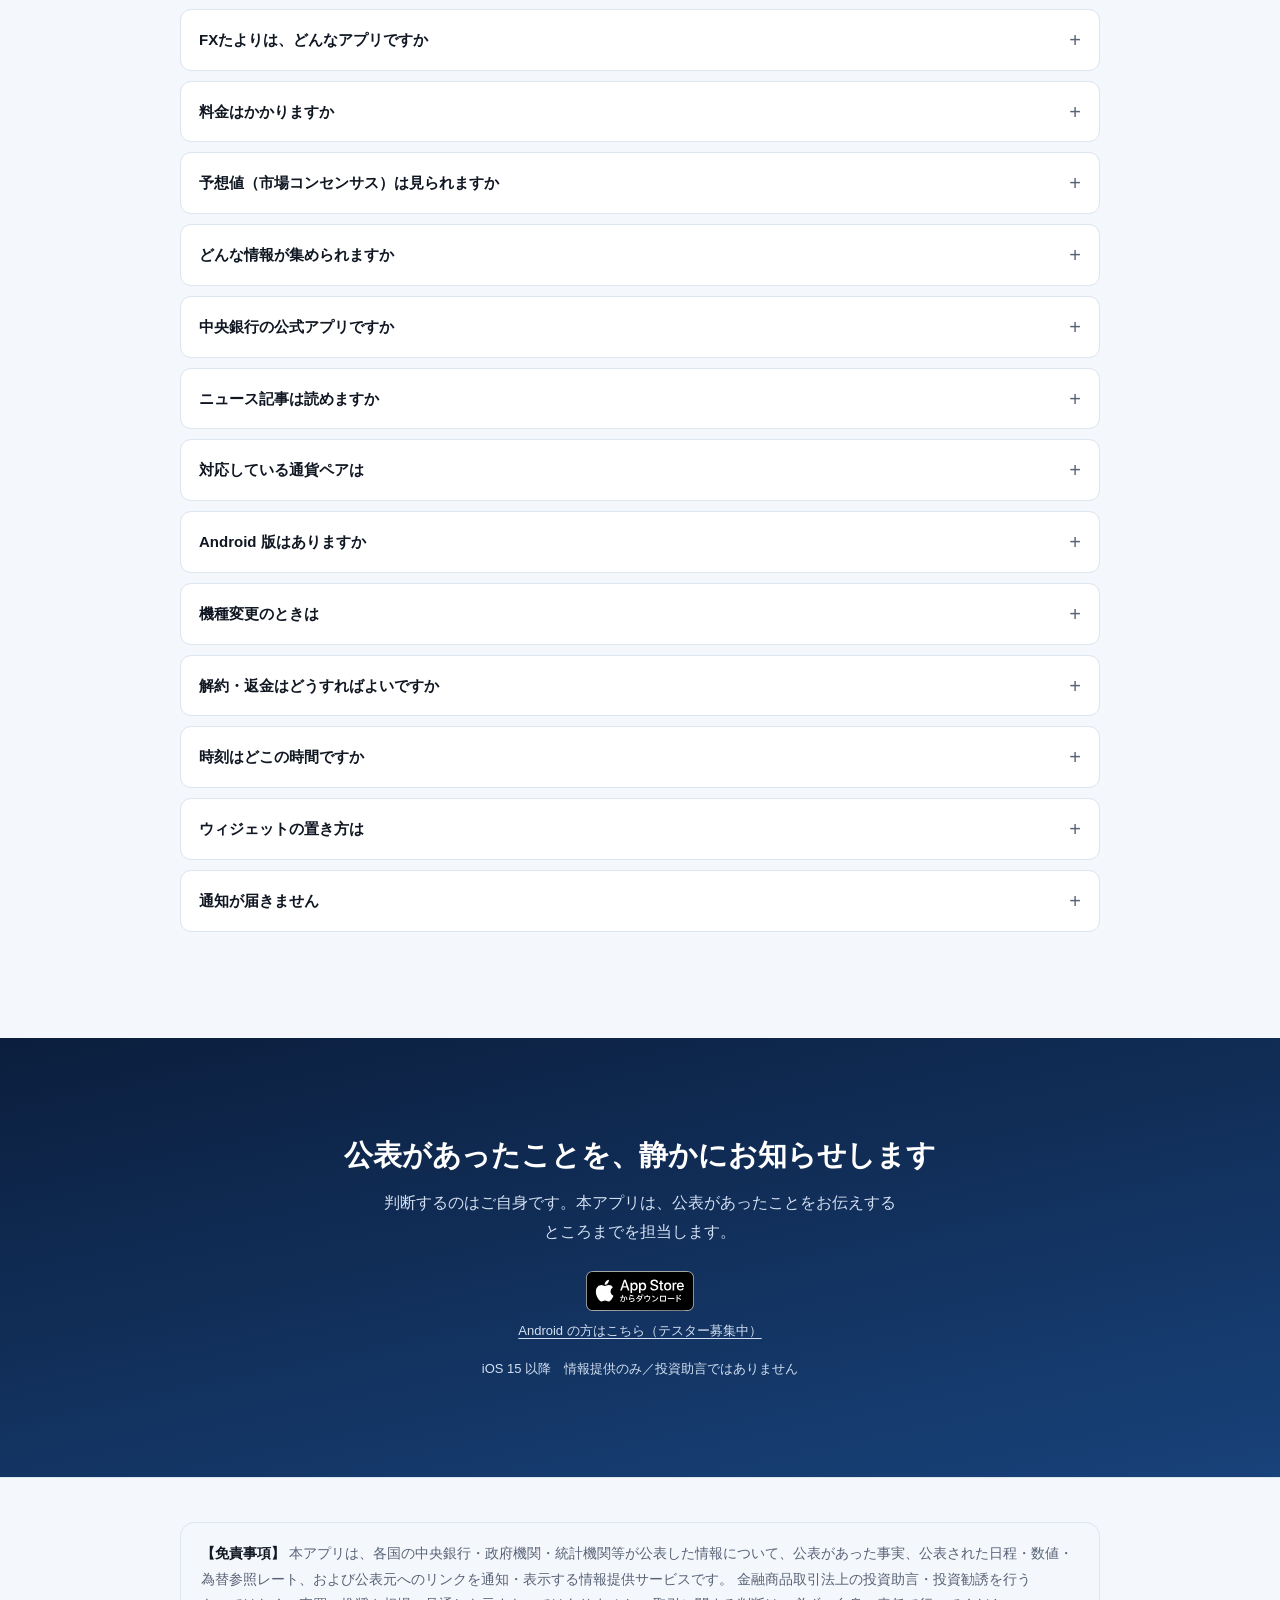
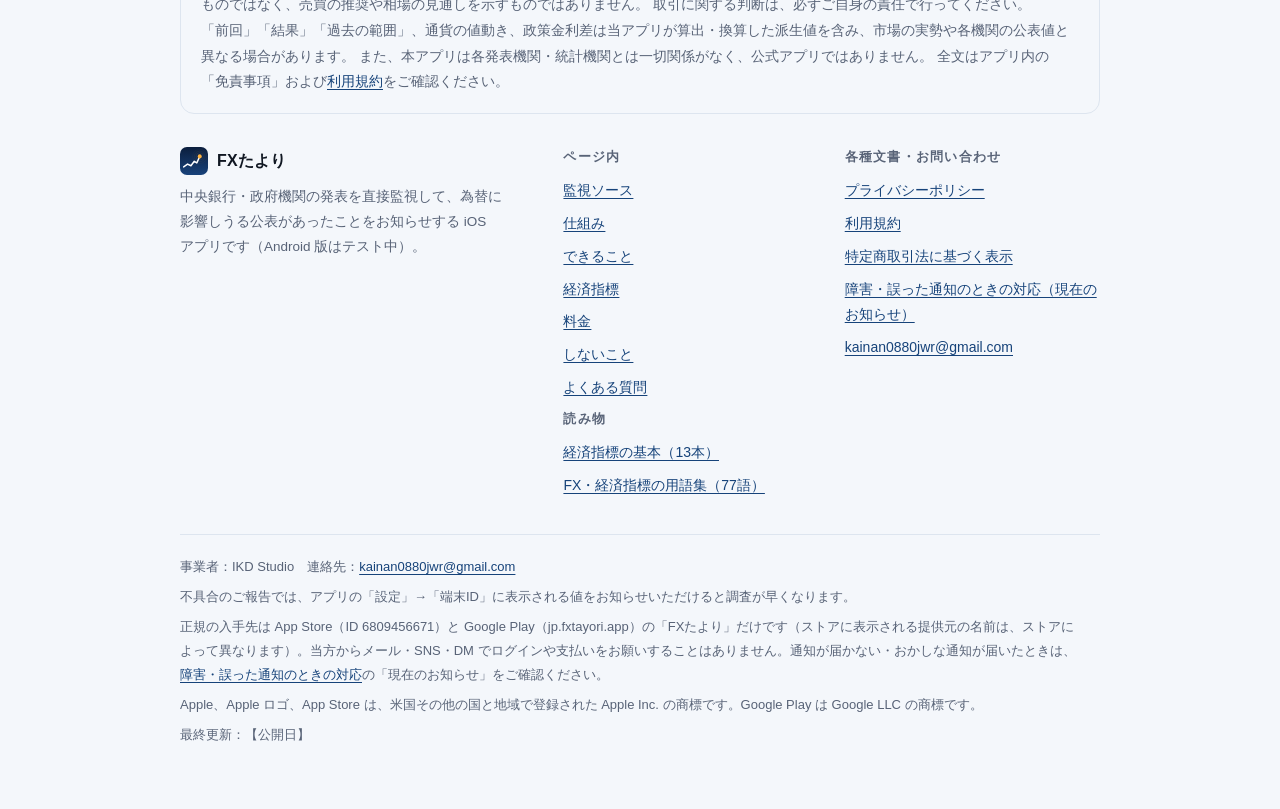
==== commit e51e620e: "LP の AI 検索対策（1.5.7 の配信の日に公開する分）: llms.txt・llms-full.txt、FAQ に「FXたよりは、どんなアプリですか」と各質問の id、FAQ の構造化データ、" ====
--- a/index.html
+++ b/index.html
@@ -25,6 +25,7 @@
 <meta property="og:image:height" content="630">
 <meta property="og:image:alt" content="FXたより — 記事ではなく、発表そのもの。">
 <link rel="canonical" href="https://kainan0880jwr.github.io/fxtayori/">
+<link rel="alternate" type="text/plain" href="llms.txt" title="FXたより の要約（AI 向け）">
 <link rel="apple-touch-icon" href="apple-touch-icon.png">
 <script type="application/ld+json">
 {
@@ -434,6 +435,118 @@
   }
 }
 </style>
+<script type="application/ld+json" id="faq-ld">
+{
+ "@context": "https://schema.org",
+ "@type": "FAQPage",
+ "mainEntity": [
+  {
+   "@type": "Question",
+   "name": "FXたよりは、どんなアプリですか",
+   "acceptedAnswer": {
+    "@type": "Answer",
+    "text": "重要な経済指標の発表時刻と、日本銀行・財務省・金融庁・FRB・ECB などの中央銀行・政府機関の公表があったことを、選んだ通貨ペアに絞ってお知らせする iPhone アプリです（Android 版はテスト中）。公表は、各機関の公式サイトとフィードを直接見て確かめています。経済指標の日程・前回・結果、為替介入の記録、経済指標の基本（13本）（https://kainan0880jwr.github.io/fxtayori/learn.html）と用語集（77語）（https://kainan0880jwr.github.io/fxtayori/glossary.html）も見られます。情報提供のみで、売買の推奨や相場の見通しは示しません。通知は遅れたり届かなかったりすることがあります。無料で使え、任意の有料プラン「FXたより プラス」（月額300円・税込。価格はストアの表示が正です）があります。App Store で見る（https://apps.apple.com/app/apple-store/id6809456671?pt=129108253\u0026ct=lp_faq\u0026mt=8）"
+   }
+  },
+  {
+   "@type": "Question",
+   "name": "料金はかかりますか",
+   "acceptedAnswer": {
+    "@type": "Answer",
+    "text": "無料で使えます。すべての発表元の通知、経済指標カレンダーと結果、為替介入の直近20件、監視ペア3つまで、選んだ通貨の★★★の発表前アラート（1日1件まで・30分前）が無料の範囲です。 任意の有料プラン「FXたより プラス」（月額300円・自動更新）で、監視ペアが10すべてに、監視中の通貨の★★★の発表の30分前・5分前の発表前アラート、1991年からの為替介入の記録の表示が加わります。詳しくは料金（https://kainan0880jwr.github.io/fxtayori/#pricing）をご覧ください。"
+   }
+  },
+  {
+   "@type": "Question",
+   "name": "予想値（市場コンセンサス）は見られますか",
+   "acceptedAnswer": {
+    "@type": "Answer",
+    "text": "載せていません。予想値は調査会社の有料データで、転載できないことに加え、予想との差で評価を始めると投資助言に近づくためです。代わりに「前回」「結果」と「過去の発表値の範囲」という事実だけを表示します。"
+   }
+  },
+  {
+   "@type": "Question",
+   "name": "どんな情報が集められますか",
+   "acceptedAnswer": {
+    "@type": "Answer",
+    "text": "氏名・メールアドレス・電話番号・住所・取引口座・取引履歴・資産に関する情報は収集しません。通知を届けるため、および不具合の調査と利用している端末の数の集計のために、技術的な情報（端末ID・通知の宛先のトークン・アプリの版・同意した免責事項の版など）を取り扱います。詳しくはプライバシーポリシー（https://kainan0880jwr.github.io/fxtayori/privacy.html）をご覧ください。 プッシュ通知の配信に Google の Firebase Cloud Messaging を利用しているため、アプリの起動時に、Firebase のインストールID・端末とOSの種別・IPアドレスなどが Google（米国）へ送信されます（通知を許可しない場合も送信されます）。通知を許可すると、通知の宛先のトークンも送信されます。また、端末ID・設定・アプリの版などが当方のサーバー（Cloudflare／米国・アジア）へ送信されます。氏名・メールアドレス・取引の情報は集めません。有料プランの決済は Apple または Google が処理し、当方が持つのは有効期限と、購入を確かめるための取引の識別子（Google Play はそのハッシュ値）だけです。詳しくはプライバシーポリシー（https://kainan0880jwr.github.io/fxtayori/privacy.html）をご確認ください。"
+   }
+  },
+  {
+   "@type": "Question",
+   "name": "中央銀行の公式アプリですか",
+   "acceptedAnswer": {
+    "@type": "Answer",
+    "text": "いいえ。本アプリは日本銀行、財務省、金融庁、米連邦準備制度理事会、欧州中央銀行その他の発表機関とは一切関係がなく、各機関の公式アプリ・公式サービスではありません。"
+   }
+  },
+  {
+   "@type": "Question",
+   "name": "ニュース記事は読めますか",
+   "acceptedAnswer": {
+    "@type": "Answer",
+    "text": "報道機関の記事本文は掲載していません。通知や一覧からは、発表機関が公開している原文のページを開けます。"
+   }
+  },
+  {
+   "@type": "Question",
+   "name": "対応している通貨ペアは",
+   "acceptedAnswer": {
+    "@type": "Answer",
+    "text": "USD/JPY、EUR/USD、EUR/JPY、GBP/JPY、GBP/USD、AUD/JPY、AUD/USD、USD/CAD、NZD/JPY、NZD/USD の10ペアです。無料では3つまで、プラスでは10すべてを同時に監視できます。"
+   }
+  },
+  {
+   "@type": "Question",
+   "name": "Android 版はありますか",
+   "acceptedAnswer": {
+    "@type": "Answer",
+    "text": "現在はクローズドテストの段階です。テスターを募集しています（https://kainan0880jwr.github.io/fxtayori/#android）。公開の時期が決まりましたらこのページでお知らせします。"
+   }
+  },
+  {
+   "@type": "Question",
+   "name": "機種変更のときは",
+   "acceptedAnswer": {
+    "@type": "Answer",
+    "text": "通知の設定（監視する通貨ペア・おやすみモードなど）は新しい端末に引き継がれません。新しい端末のアプリで選び直してください。Android では、機種変更の際にアプリのデータを引き継ぎません。 プラスは、新しい端末のアプリの「FXたより プラスについて」で「購入を復元する」を押すと引き継げます（購入したときと同じ Apple ID／Google アカウントで）。1つのご契約で3台までご利用いただけます（30日以上使っていない端末は数えません）。"
+   }
+  },
+  {
+   "@type": "Question",
+   "name": "解約・返金はどうすればよいですか",
+   "acceptedAnswer": {
+    "@type": "Answer",
+    "text": "解約は、各ストアのサブスクリプションの画面から行えます（iPhone は「設定」→ ご自身の名前 →「サブスクリプション」、Android は Google Play ストアの「お支払いと定期購入」→「定期購入」）。アプリを削除しても解約にはなりません。 購入後のキャンセル・返金は、各ストアの規定によります。"
+   }
+  },
+  {
+   "@type": "Question",
+   "name": "時刻はどこの時間ですか",
+   "acceptedAnswer": {
+    "@type": "Answer",
+    "text": "日本時間です。米国・欧州の夏時間の切り替え（米国は3月・11月、欧州は3月・10月）の前後で、日本時間で見た発表時刻が1時間ずれます。"
+   }
+  },
+  {
+   "@type": "Question",
+   "name": "ウィジェットの置き方は",
+   "acceptedAnswer": {
+    "@type": "Answer",
+    "text": "iOS 17 以降で、アプリを一度開いたあと、ホーム画面を長押し →「編集」→「ウィジェットを追加」（iOS 17 では左上の「＋」）→「FXたより」を選びます。ロック画面には、ロック画面を長押し →「カスタマイズ」から置けます。表示されるのは、アプリが取り込んだ次の重要な発表と日時です。ウィジェット自体は通信しないため、予定を更新するにはアプリを開いてください。"
+   }
+  },
+  {
+   "@type": "Question",
+   "name": "通知が届きません",
+   "acceptedAnswer": {
+    "@type": "Answer",
+    "text": "まずアプリの「設定」からテスト通知をお試しください。端末側で通知が許可されていない場合は、設定画面から端末の通知設定を開けます。アプリ 1.5.7 以降では、「設定」の通知の履歴（送信の記録）で、当方が送信の処理をしたかを確かめられます（届いたことの記録ではありません）。それでも届かない場合は、「設定」に表示される端末IDを添えてご連絡（mailto:kainan0880jwr@gmail.com）ください。調査が早くなります。"
+   }
+  }
+ ]
+}
+</script>
 </head>
 <body>
 
@@ -886,63 +999,67 @@
     <h2>よくある質問</h2>
     <p class="sec-lead">お問い合わせの前に、こちらもご確認ください。</p>
 
-    <details>
+    <details id="faq-what">
+      <summary>FXたよりは、どんなアプリですか</summary>
+      <div class="a"><p>重要な経済指標の発表時刻と、日本銀行・財務省・金融庁・FRB・ECB などの中央銀行・政府機関の公表があったことを、選んだ通貨ペアに絞ってお知らせする iPhone アプリです（Android 版はテスト中）。公表は、各機関の公式サイトとフィードを直接見て確かめています。</p><p>経済指標の日程・前回・結果、為替介入の記録、<a href="learn.html">経済指標の基本（13本）</a>と<a href="glossary.html">用語集（77語）</a>も見られます。情報提供のみで、売買の推奨や相場の見通しは示しません。通知は遅れたり届かなかったりすることがあります。無料で使え、任意の有料プラン「FXたより プラス」（月額300円・税込。価格はストアの表示が正です）があります。<a href="https://apps.apple.com/app/apple-store/id6809456671?pt=129108253&amp;ct=lp_faq&amp;mt=8" rel="noopener">App Store で見る</a></p></div>
+    </details>
+    <details id="faq-price">
       <summary>料金はかかりますか</summary>
       <div class="a">
         <p>無料で使えます。すべての発表元の通知、経済指標カレンダーと結果、為替介入の直近20件、監視ペア3つまで、選んだ通貨の★★★の発表前アラート（1日1件まで・30分前）が無料の範囲です。</p>
         <p>任意の有料プラン「FXたより プラス」（月額300円・自動更新）で、監視ペアが10すべてに、監視中の通貨の★★★の発表の30分前・5分前の発表前アラート、1991年からの為替介入の記録の表示が加わります。詳しくは<a href="#pricing">料金</a>をご覧ください。</p>
       </div>
     </details>
-    <details>
+    <details id="faq-consensus">
       <summary>予想値（市場コンセンサス）は見られますか</summary>
       <div class="a"><p>載せていません。予想値は調査会社の有料データで、転載できないことに加え、予想との差で評価を始めると投資助言に近づくためです。代わりに「前回」「結果」と「過去の発表値の範囲」という事実だけを表示します。</p></div>
     </details>
-    <details>
+    <details id="faq-data">
       <summary>どんな情報が集められますか</summary>
       <div class="a">
         <p>氏名・メールアドレス・電話番号・住所・取引口座・取引履歴・資産に関する情報は収集しません。通知を届けるため、および不具合の調査と利用している端末の数の集計のために、技術的な情報（端末ID・通知の宛先のトークン・アプリの版・同意した免責事項の版など）を取り扱います。詳しくは<a href="privacy.html">プライバシーポリシー</a>をご覧ください。</p>
         <p>プッシュ通知の配信に Google の Firebase Cloud Messaging を利用しているため、アプリの起動時に、Firebase のインストールID・端末とOSの種別・IPアドレスなどが Google（米国）へ送信されます（通知を許可しない場合も送信されます）。通知を許可すると、通知の宛先のトークンも送信されます。また、端末ID・設定・アプリの版などが当方のサーバー（Cloudflare／米国・アジア）へ送信されます。氏名・メールアドレス・取引の情報は集めません。有料プランの決済は Apple または Google が処理し、当方が持つのは有効期限と、購入を確かめるための取引の識別子（Google Play はそのハッシュ値）だけです。詳しくは<a href="privacy.html">プライバシーポリシー</a>をご確認ください。</p>
       </div>
     </details>
-    <details>
+    <details id="faq-official">
       <summary>中央銀行の公式アプリですか</summary>
       <div class="a"><p>いいえ。本アプリは日本銀行、財務省、金融庁、米連邦準備制度理事会、欧州中央銀行その他の発表機関とは一切関係がなく、各機関の公式アプリ・公式サービスではありません。</p></div>
     </details>
-    <details>
+    <details id="faq-news">
       <summary>ニュース記事は読めますか</summary>
       <div class="a"><p>報道機関の記事本文は掲載していません。通知や一覧からは、発表機関が公開している原文のページを開けます。</p></div>
     </details>
-    <details>
+    <details id="faq-pairs">
       <summary>対応している通貨ペアは</summary>
       <div class="a"><p>USD/JPY、EUR/USD、EUR/JPY、GBP/JPY、GBP/USD、AUD/JPY、AUD/USD、USD/CAD、NZD/JPY、NZD/USD の10ペアです。無料では3つまで、プラスでは10すべてを同時に監視できます。</p></div>
     </details>
-    <details>
+    <details id="faq-android">
       <summary>Android 版はありますか</summary>
       <div class="a"><p>現在はクローズドテストの段階です。<a href="#android">テスターを募集しています</a>。公開の時期が決まりましたらこのページでお知らせします。</p></div>
     </details>
-    <details>
+    <details id="faq-device">
       <summary>機種変更のときは</summary>
       <div class="a">
         <p>通知の設定（監視する通貨ペア・おやすみモードなど）は新しい端末に引き継がれません。新しい端末のアプリで選び直してください。Android では、機種変更の際にアプリのデータを引き継ぎません。</p>
         <p>プラスは、新しい端末のアプリの「FXたより プラスについて」で「購入を復元する」を押すと引き継げます（購入したときと同じ Apple ID／Google アカウントで）。1つのご契約で3台までご利用いただけます（30日以上使っていない端末は数えません）。</p>
       </div>
     </details>
-    <details>
+    <details id="faq-cancel">
       <summary>解約・返金はどうすればよいですか</summary>
       <div class="a">
         <p>解約は、各ストアのサブスクリプションの画面から行えます（iPhone は「設定」→ ご自身の名前 →「サブスクリプション」、Android は Google Play ストアの「お支払いと定期購入」→「定期購入」）。アプリを削除しても解約にはなりません。</p>
         <p>購入後のキャンセル・返金は、各ストアの規定によります。</p>
       </div>
     </details>
-    <details>
+    <details id="faq-time">
       <summary>時刻はどこの時間ですか</summary>
       <div class="a"><p>日本時間です。米国・欧州の夏時間の切り替え（米国は3月・11月、欧州は3月・10月）の前後で、日本時間で見た発表時刻が1時間ずれます。</p></div>
     </details>
-    <details>
+    <details id="faq-widget">
       <summary>ウィジェットの置き方は</summary>
       <div class="a"><p>iOS 17 以降で、アプリを一度開いたあと、ホーム画面を長押し →「編集」→「ウィジェットを追加」（iOS 17 では左上の「＋」）→「FXたより」を選びます。ロック画面には、ロック画面を長押し →「カスタマイズ」から置けます。表示されるのは、アプリが取り込んだ次の重要な発表と日時です。ウィジェット自体は通信しないため、予定を更新するにはアプリを開いてください。</p></div>
     </details>
-    <details>
+    <details id="faq-notify">
       <summary>通知が届きません</summary>
       <div class="a"><p>まずアプリの「設定」から<strong>テスト通知</strong>をお試しください。端末側で通知が許可されていない場合は、設定画面から端末の通知設定を開けます。アプリ 1.5.7 以降では、「設定」の<strong>通知の履歴（送信の記録）</strong>で、当方が送信の処理をしたかを確かめられます（届いたことの記録ではありません）。それでも届かない場合は、「設定」に表示される<strong>端末ID</strong>を添えて<a href="mailto:kainan0880jwr@gmail.com">ご連絡</a>ください。調査が早くなります。</p></div>
     </details>
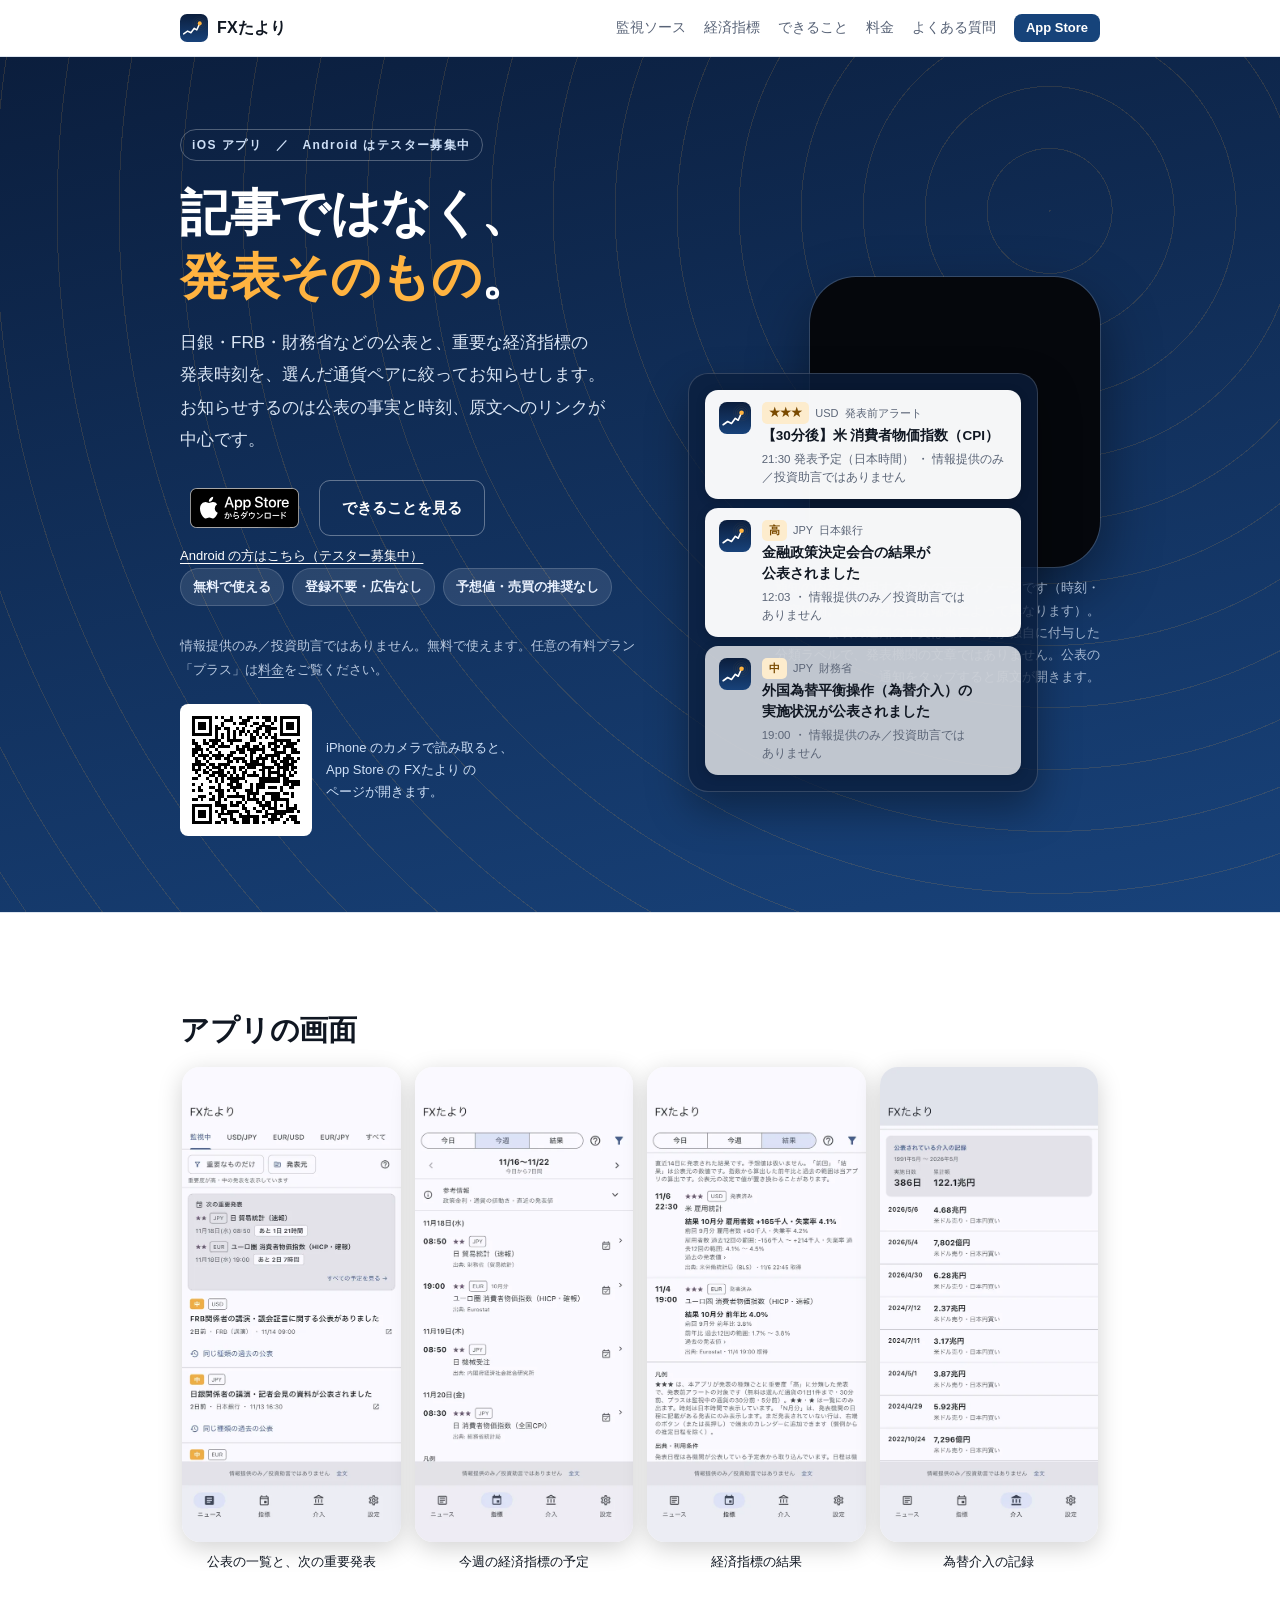
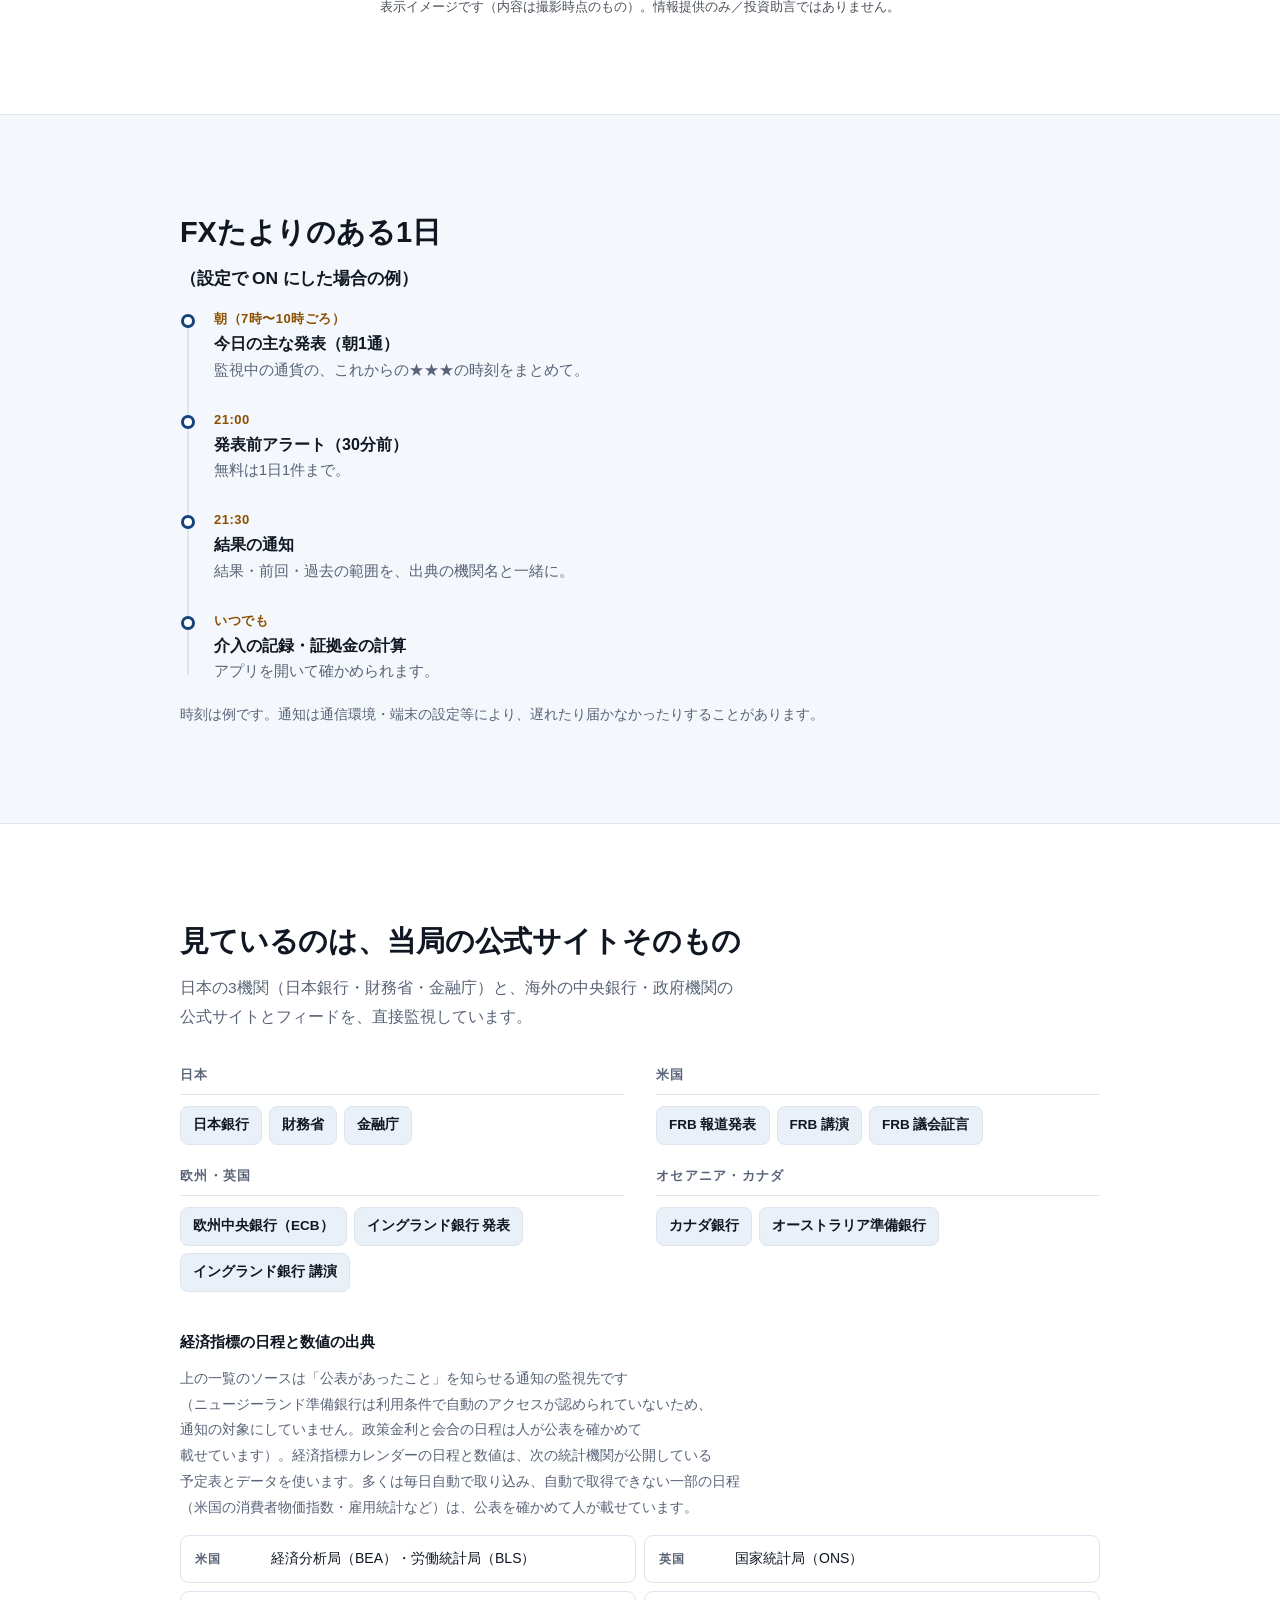
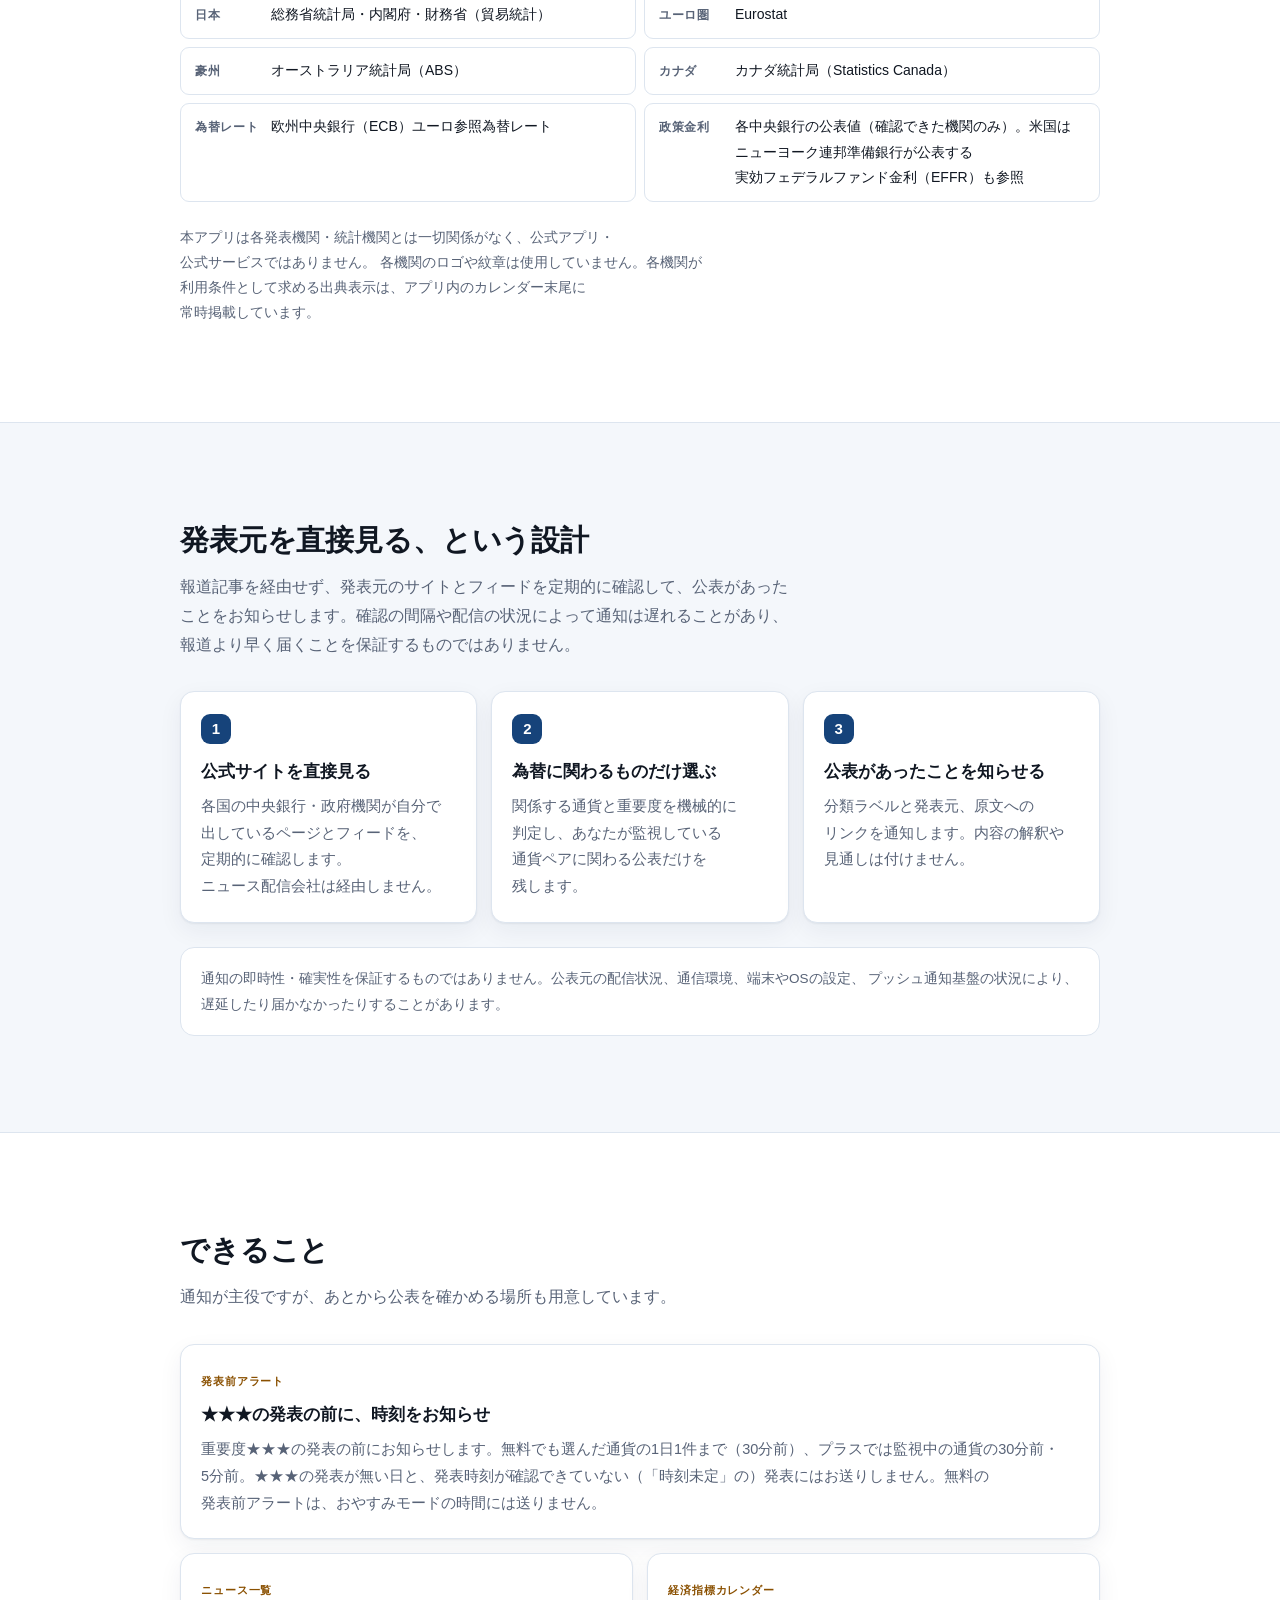
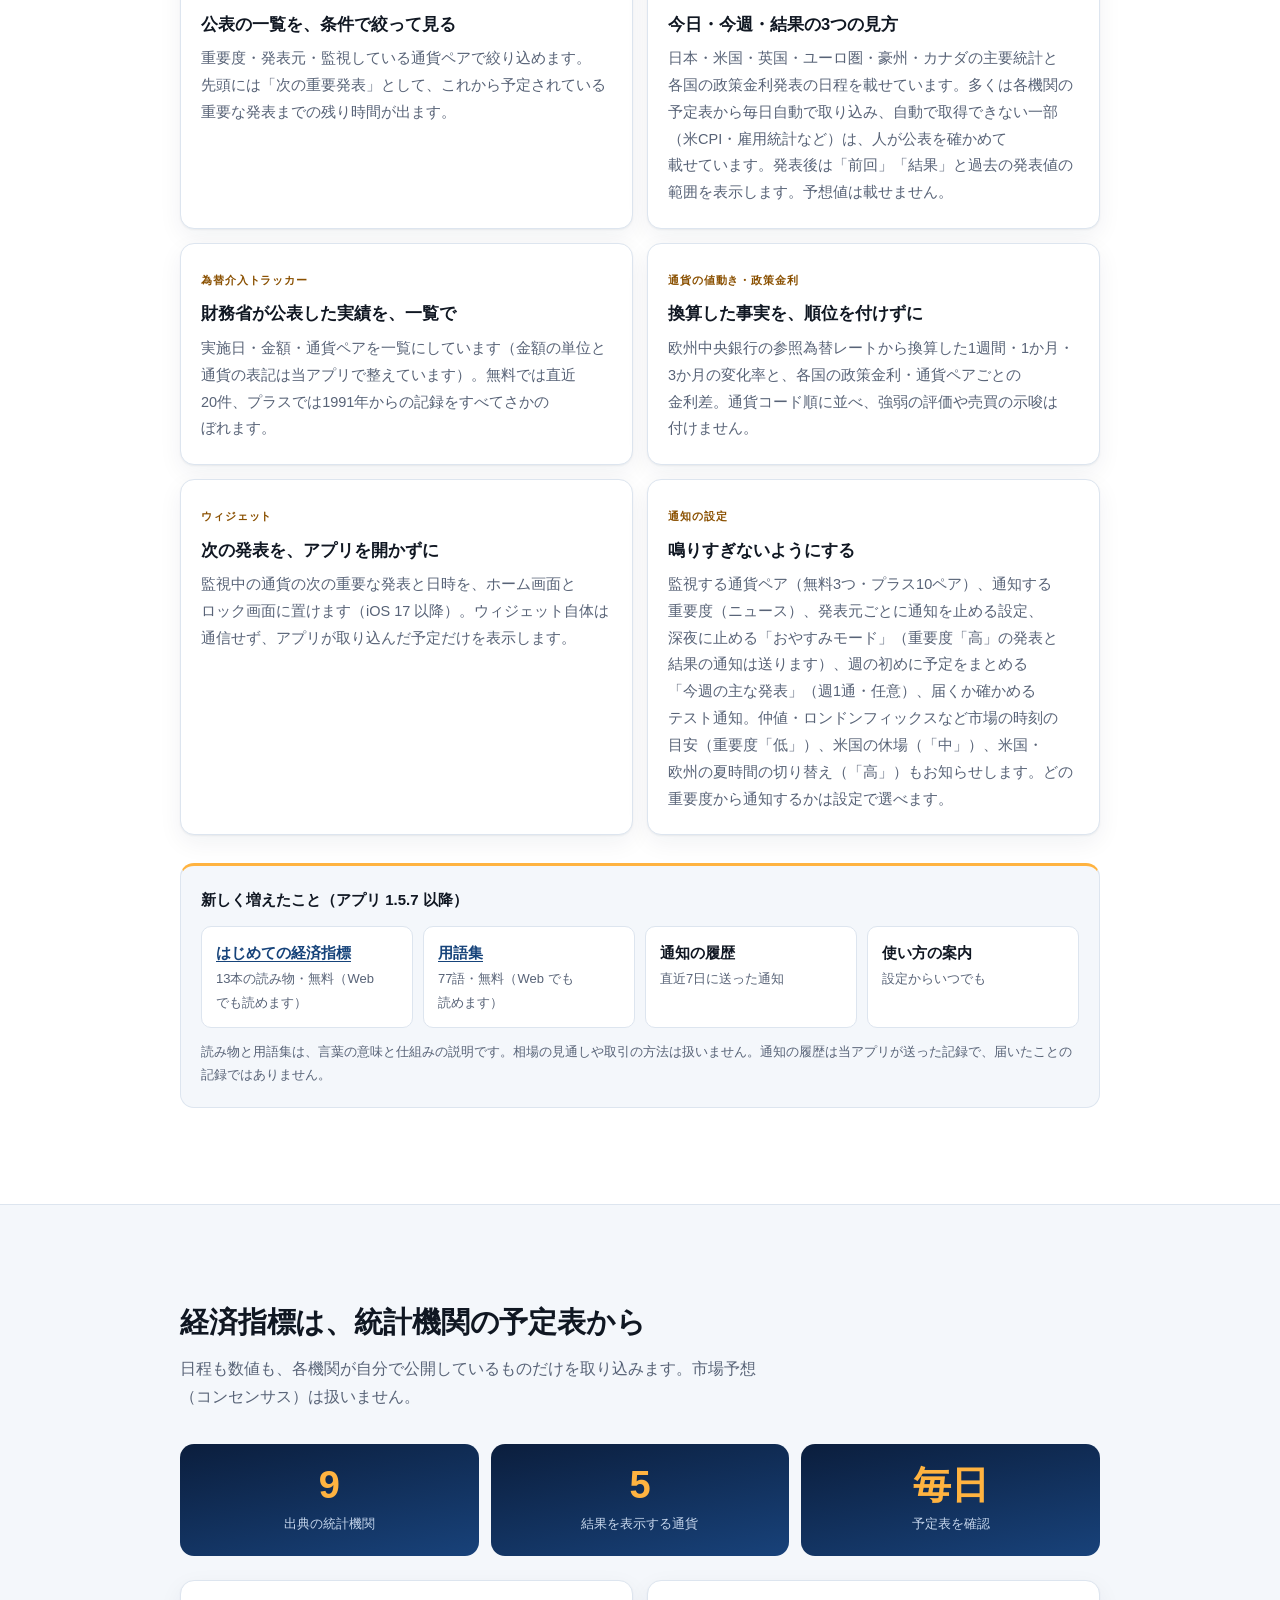
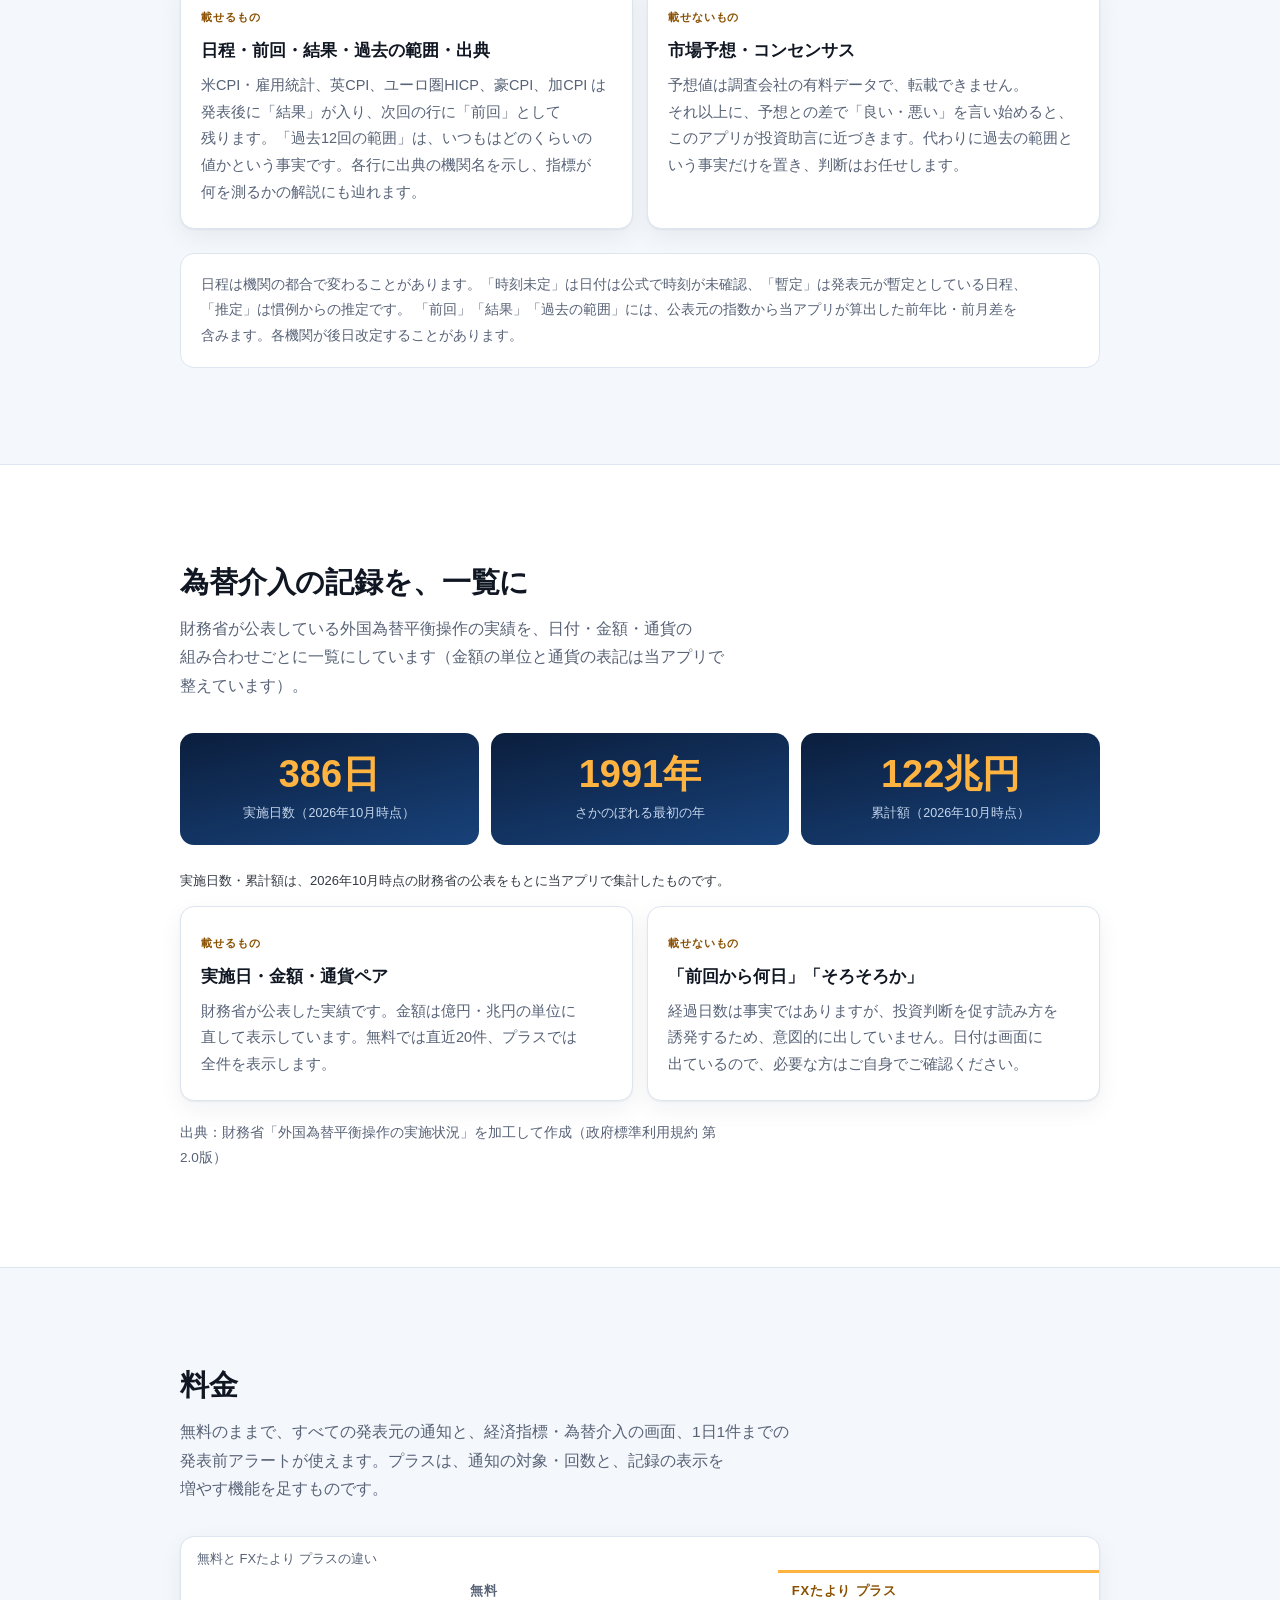
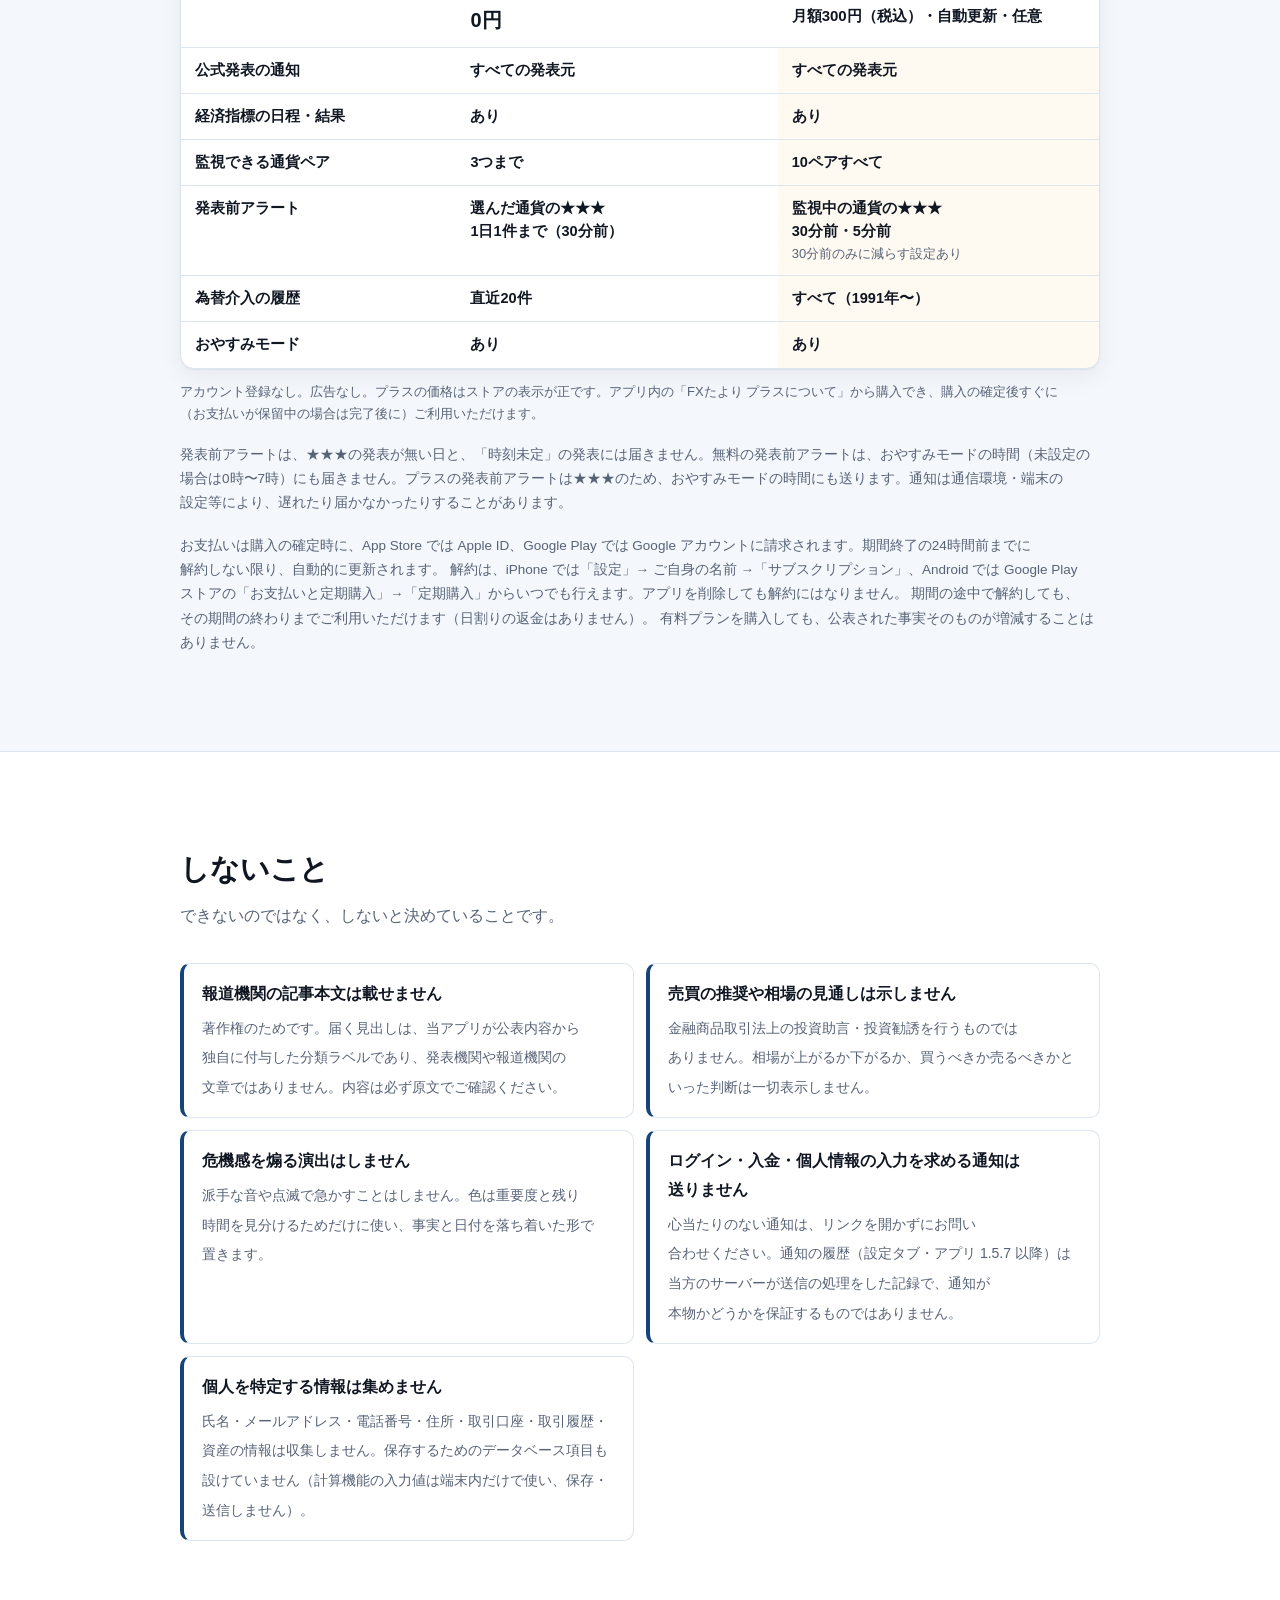
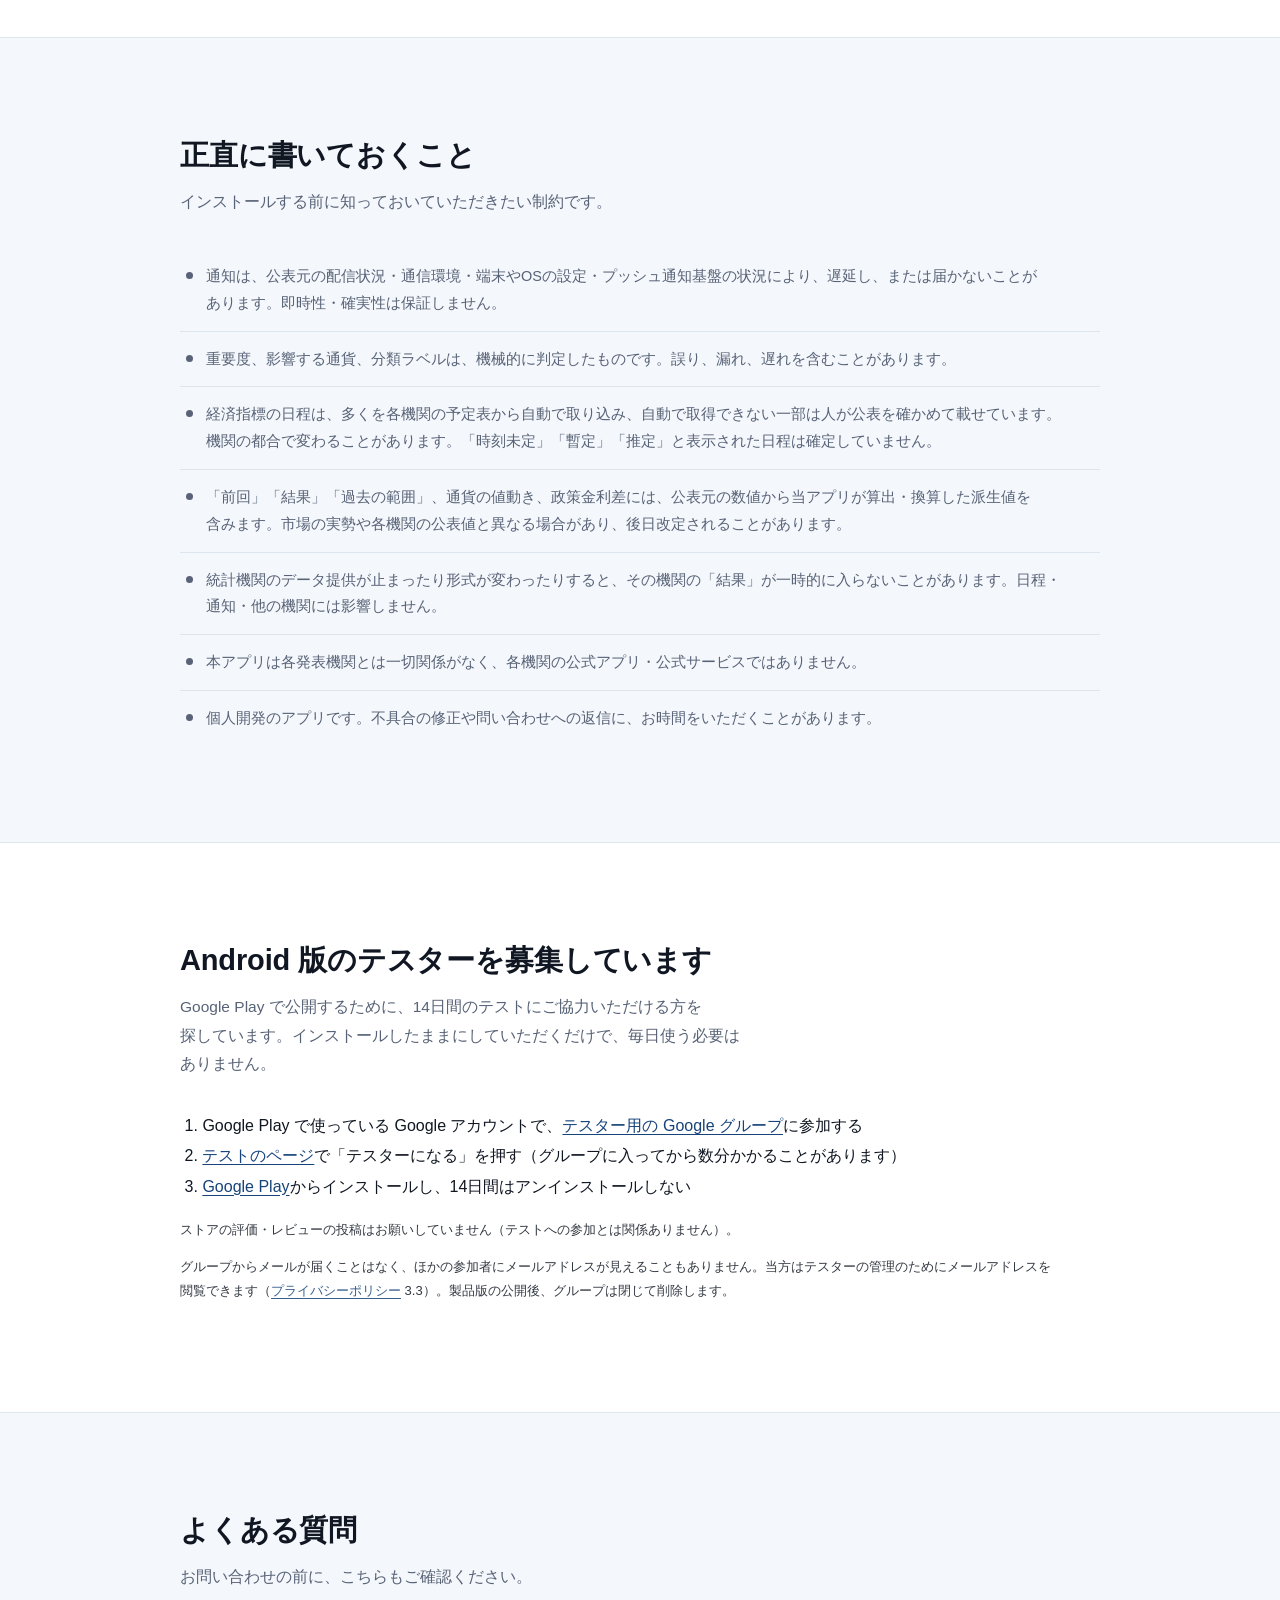
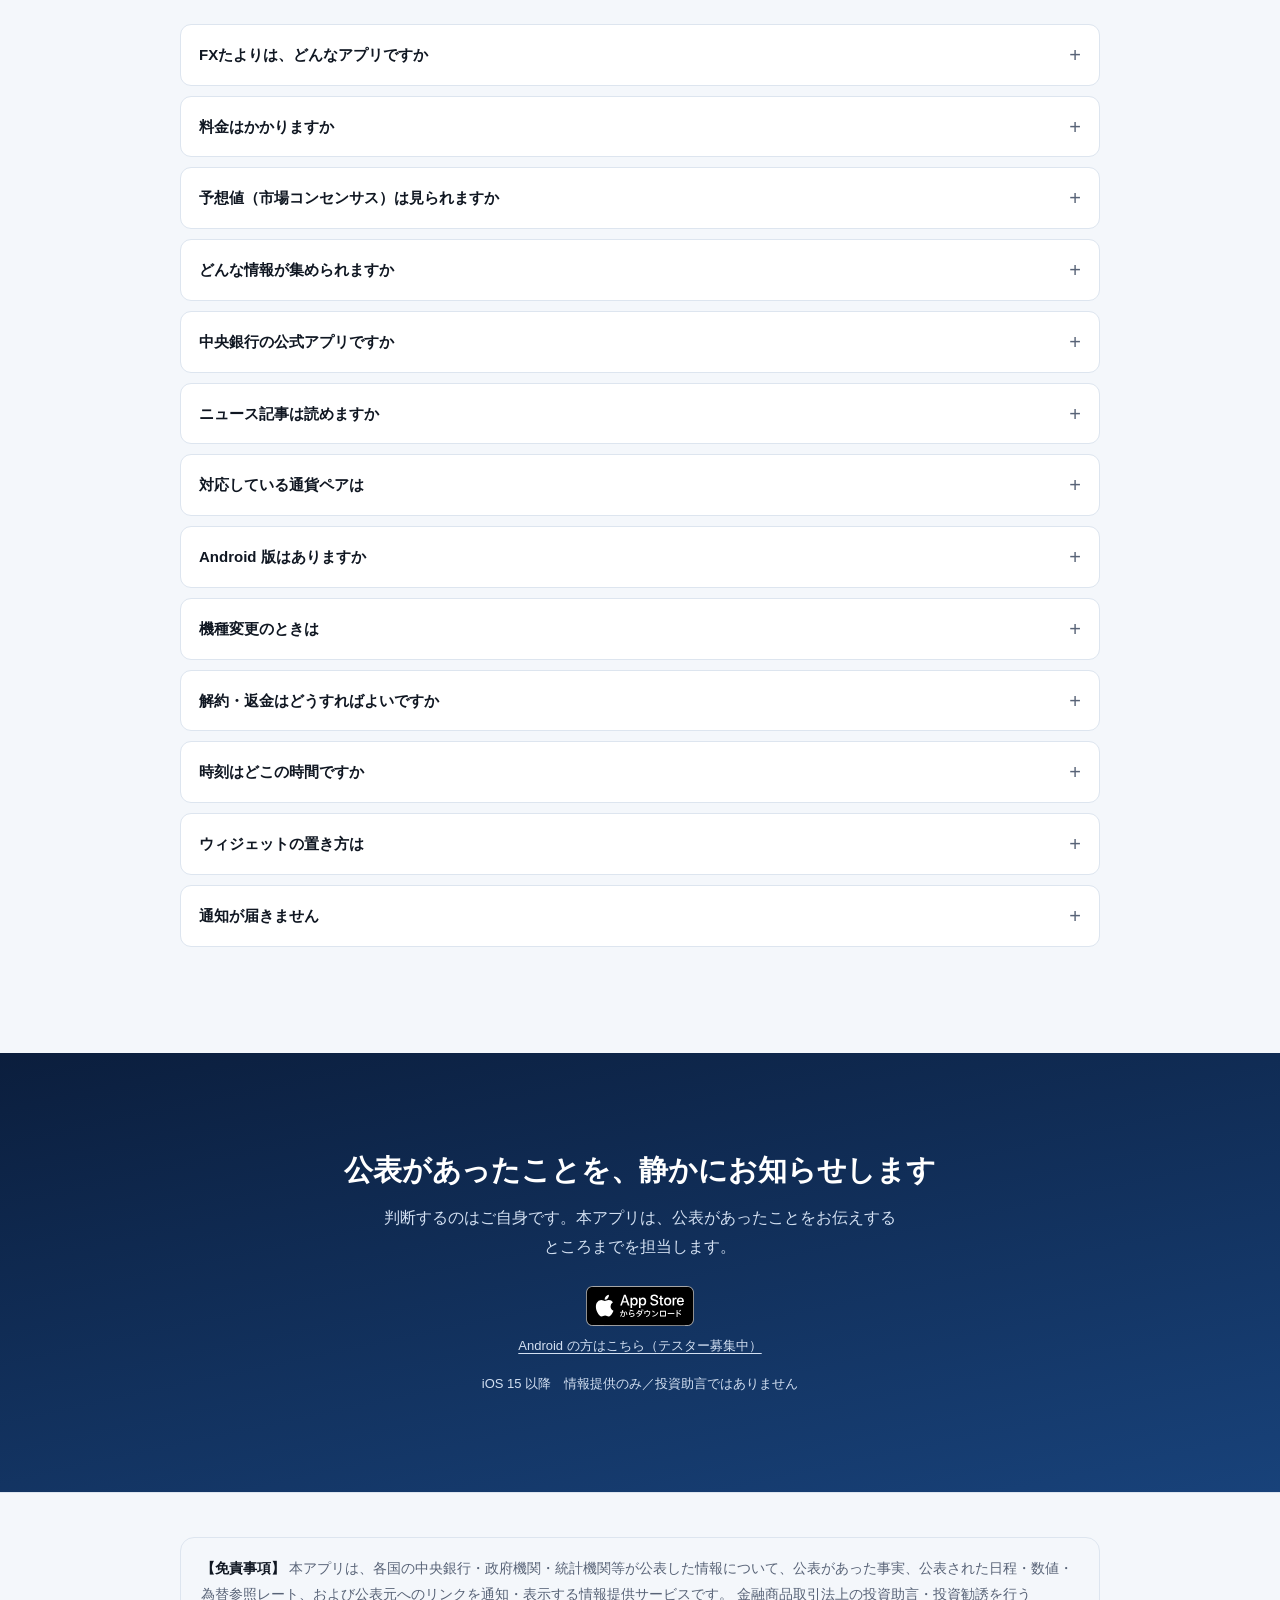
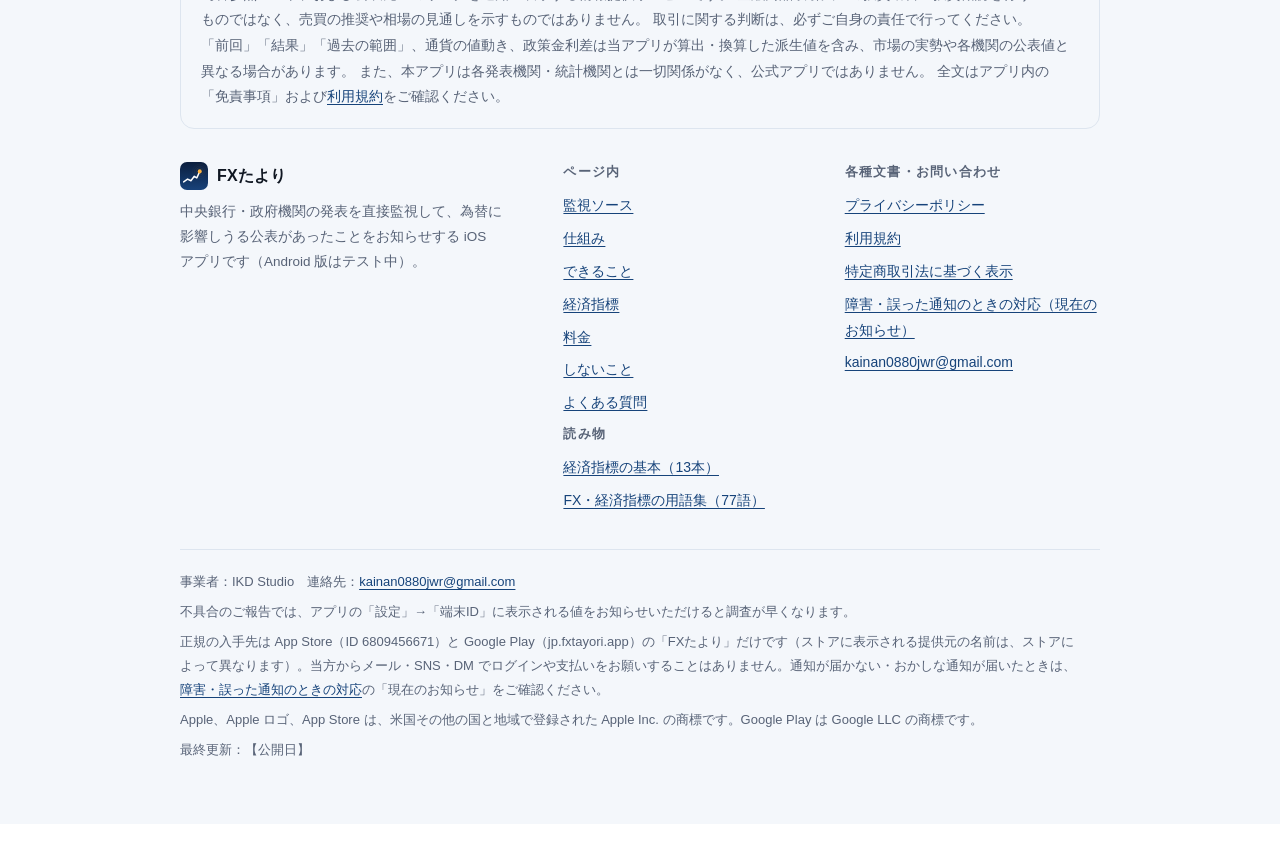
==== commit 15a43aa4: "LP・ポリシー（1.5.7 の配信の日に公開する分）: 受け取る購入の情報の書き方を第3.1項に合わせる、テスター募集に「ストアの評価・レビューの投稿はお願いしていません」（2026-11-18 Fa" ====
--- a/index.html
+++ b/index.html
@@ -990,6 +990,7 @@
       <li><a href="https://play.google.com/apps/testing/jp.fxtayori.app" rel="noopener">テストのページ</a>で「テスターになる」を押す（グループに入ってから数分かかることがあります）</li>
       <li><a href="https://play.google.com/store/apps/details?id=jp.fxtayori.app" rel="noopener">Google Play</a>からインストールし、14日間はアンインストールしない</li>
     </ol>
+    <p class="note-sm">ストアの評価・レビューの投稿はお願いしていません（テストへの参加とは関係ありません）。</p>
     <p class="note-sm">グループからメールが届くことはなく、ほかの参加者にメールアドレスが見えることもありません。当方はテスターの管理のためにメールアドレスを閲覧できます（<a href="privacy.html">プライバシーポリシー</a> 3.3）。製品版の公開後、グループは閉じて削除します。</p>
   </div>
 </section>
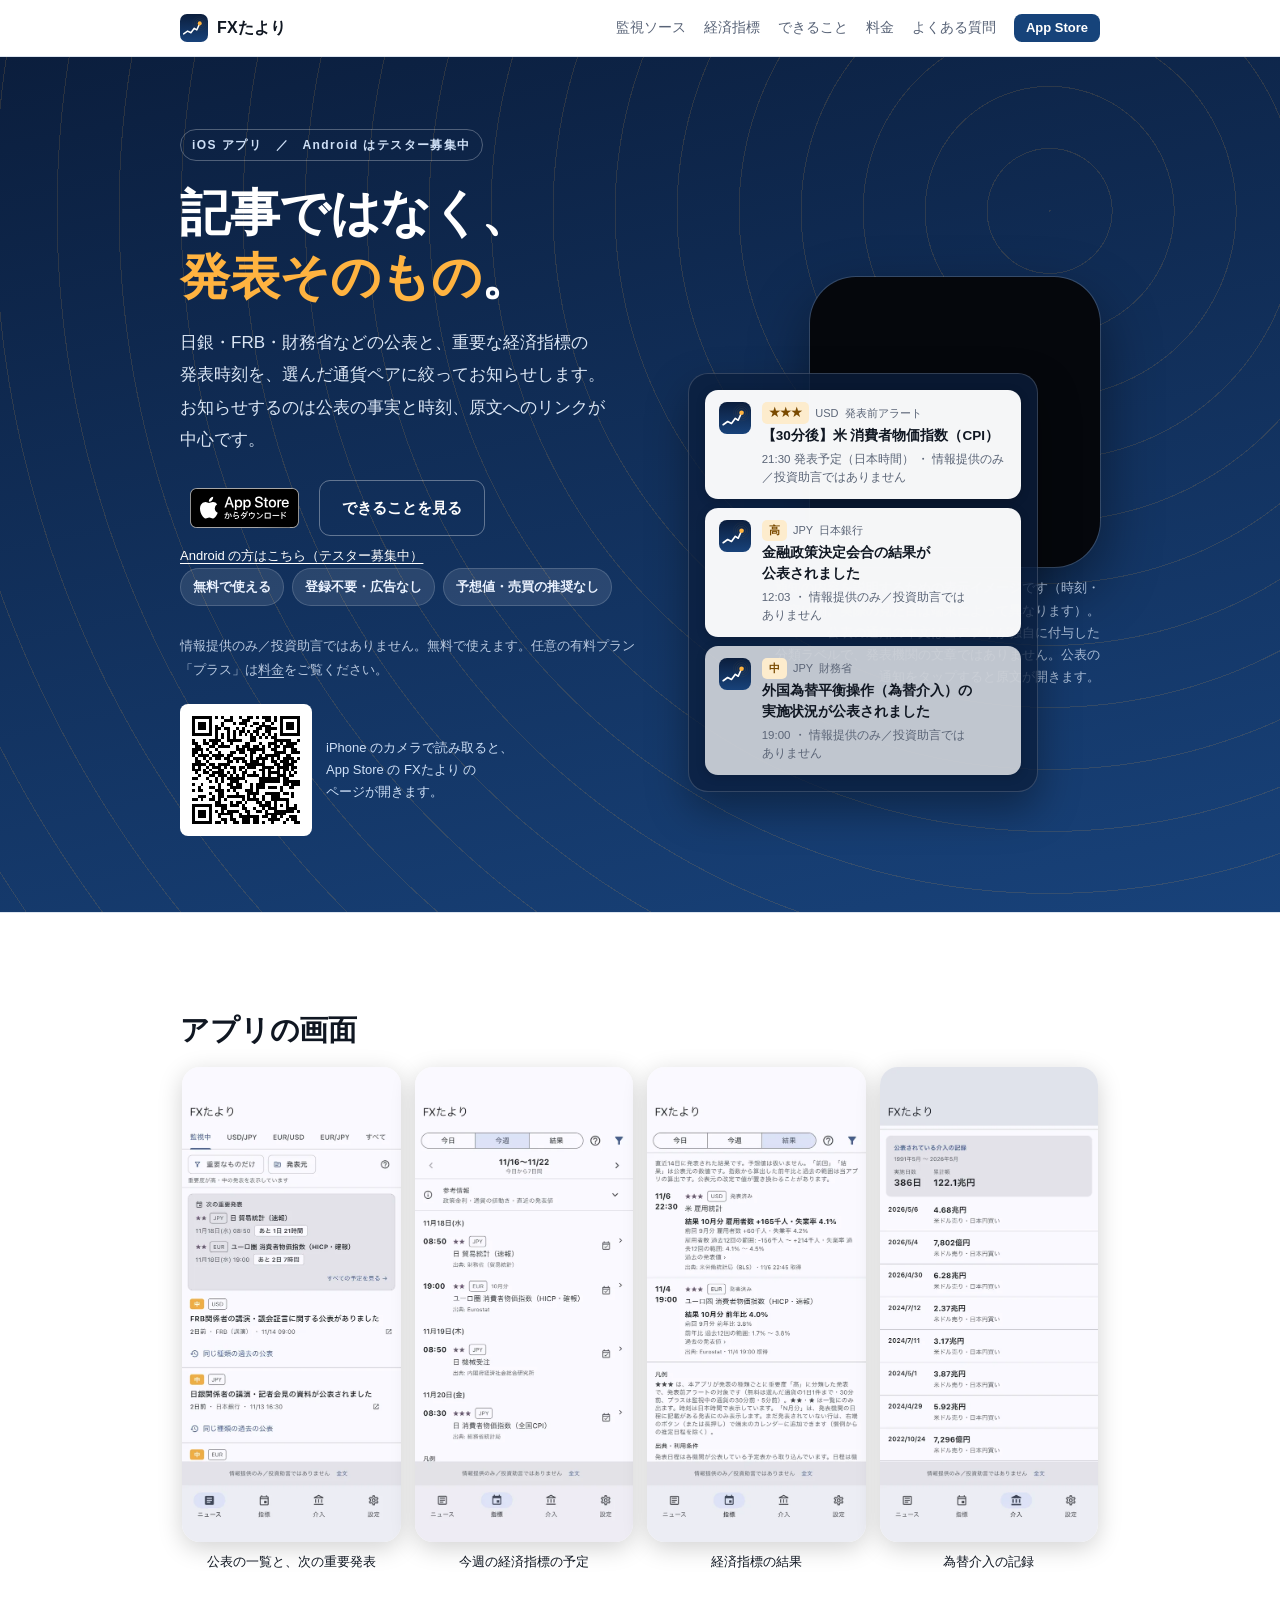
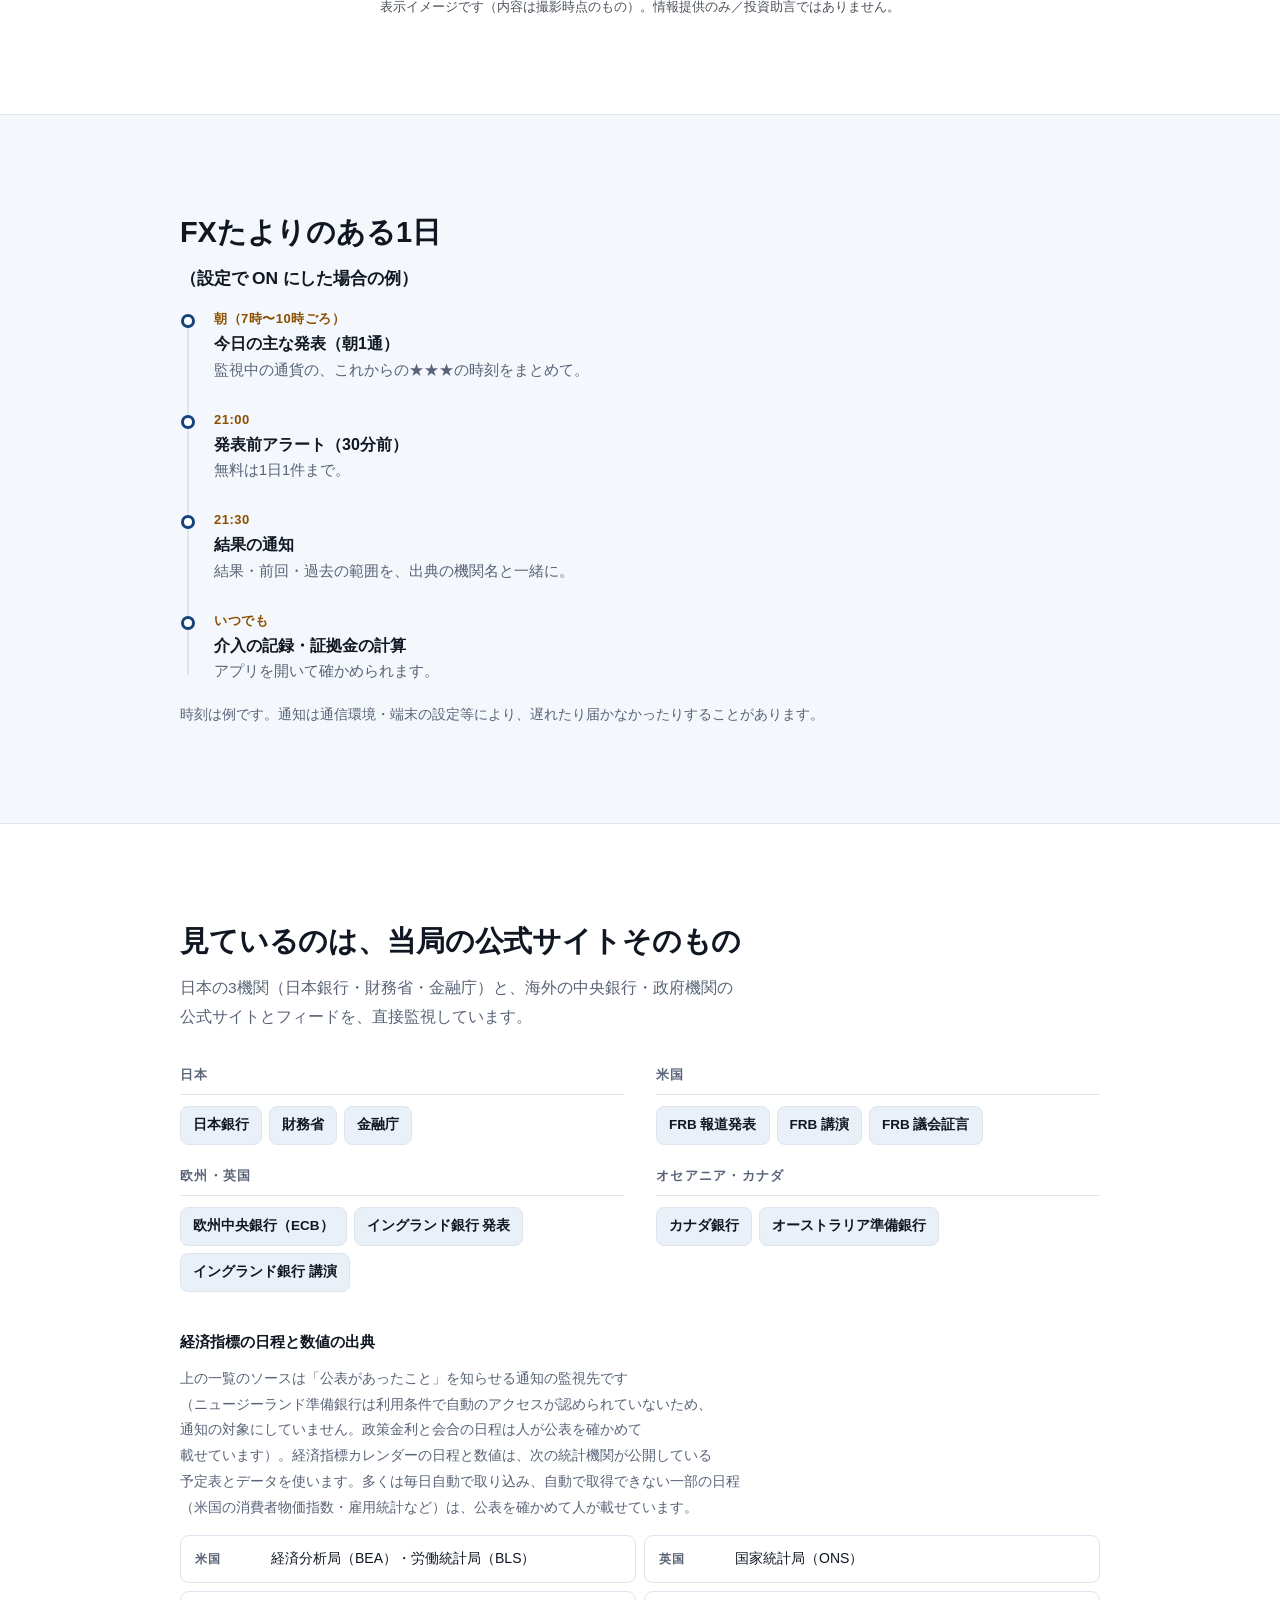
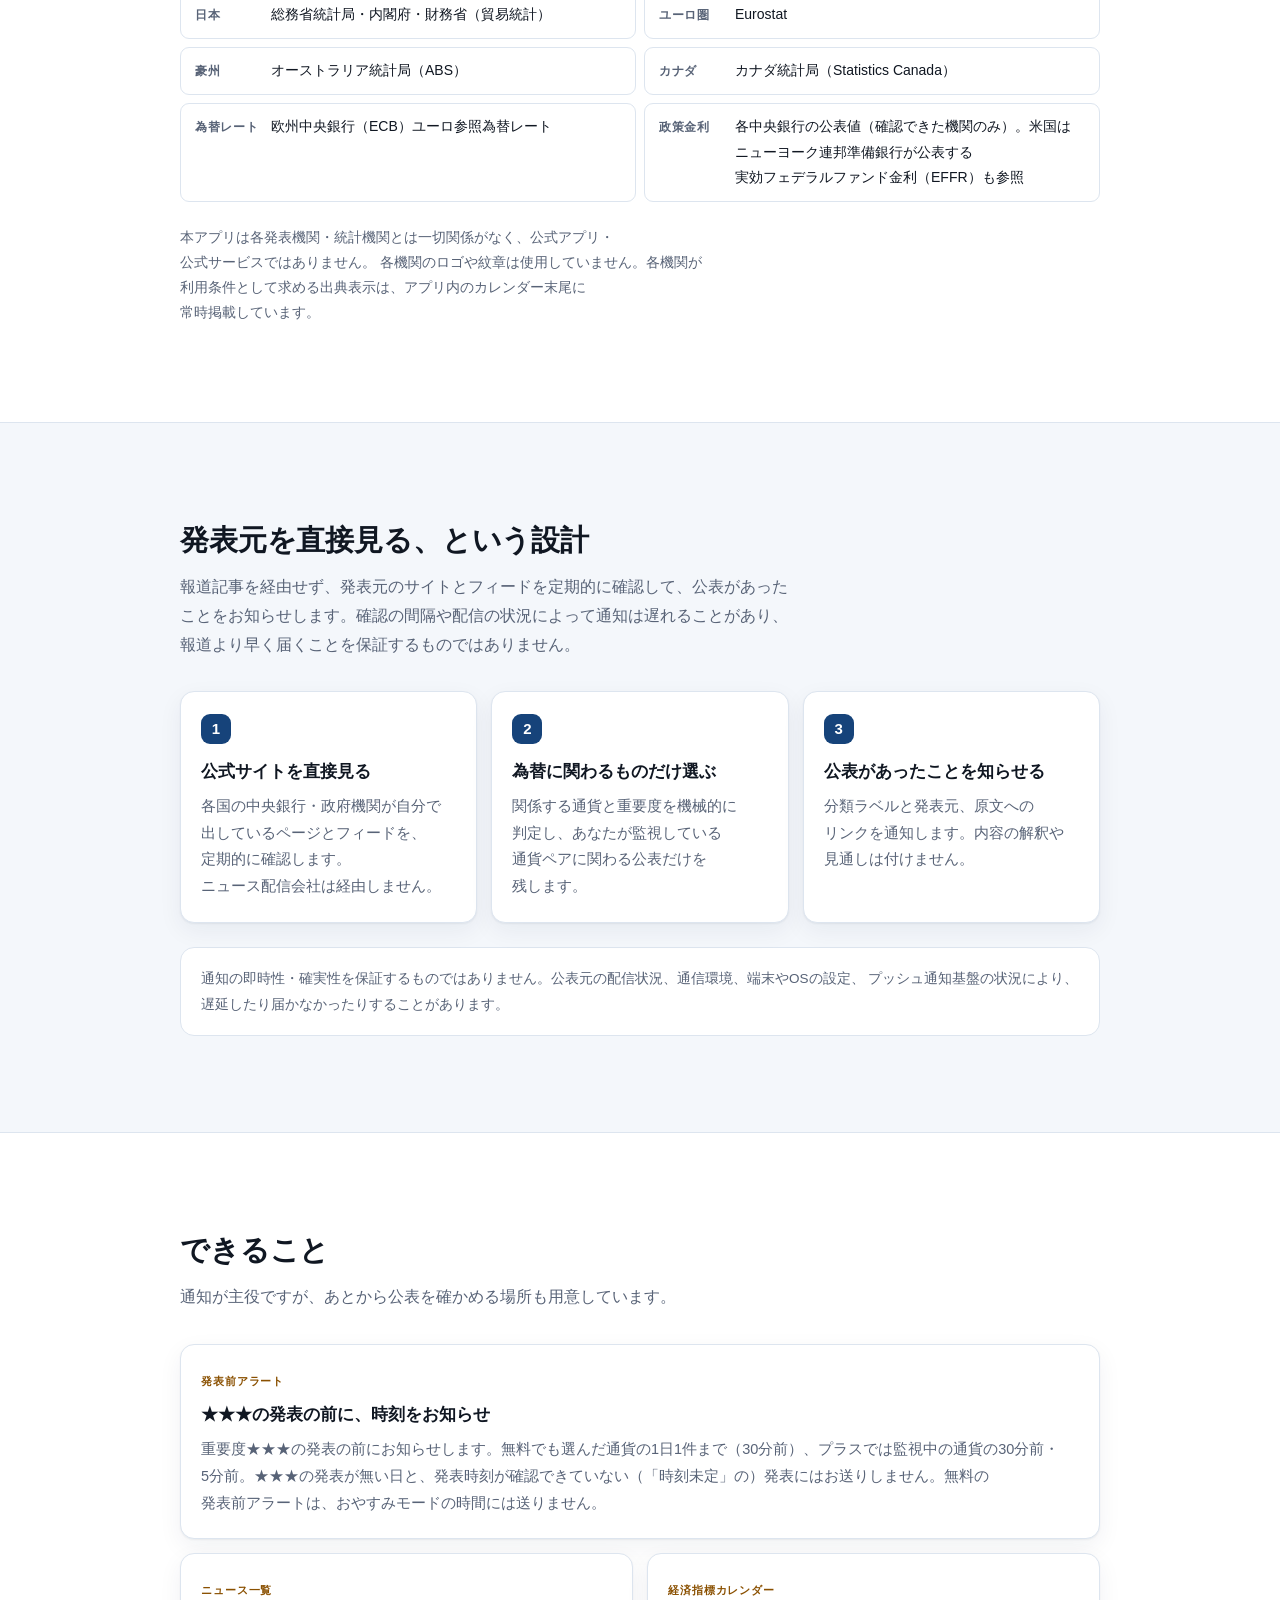
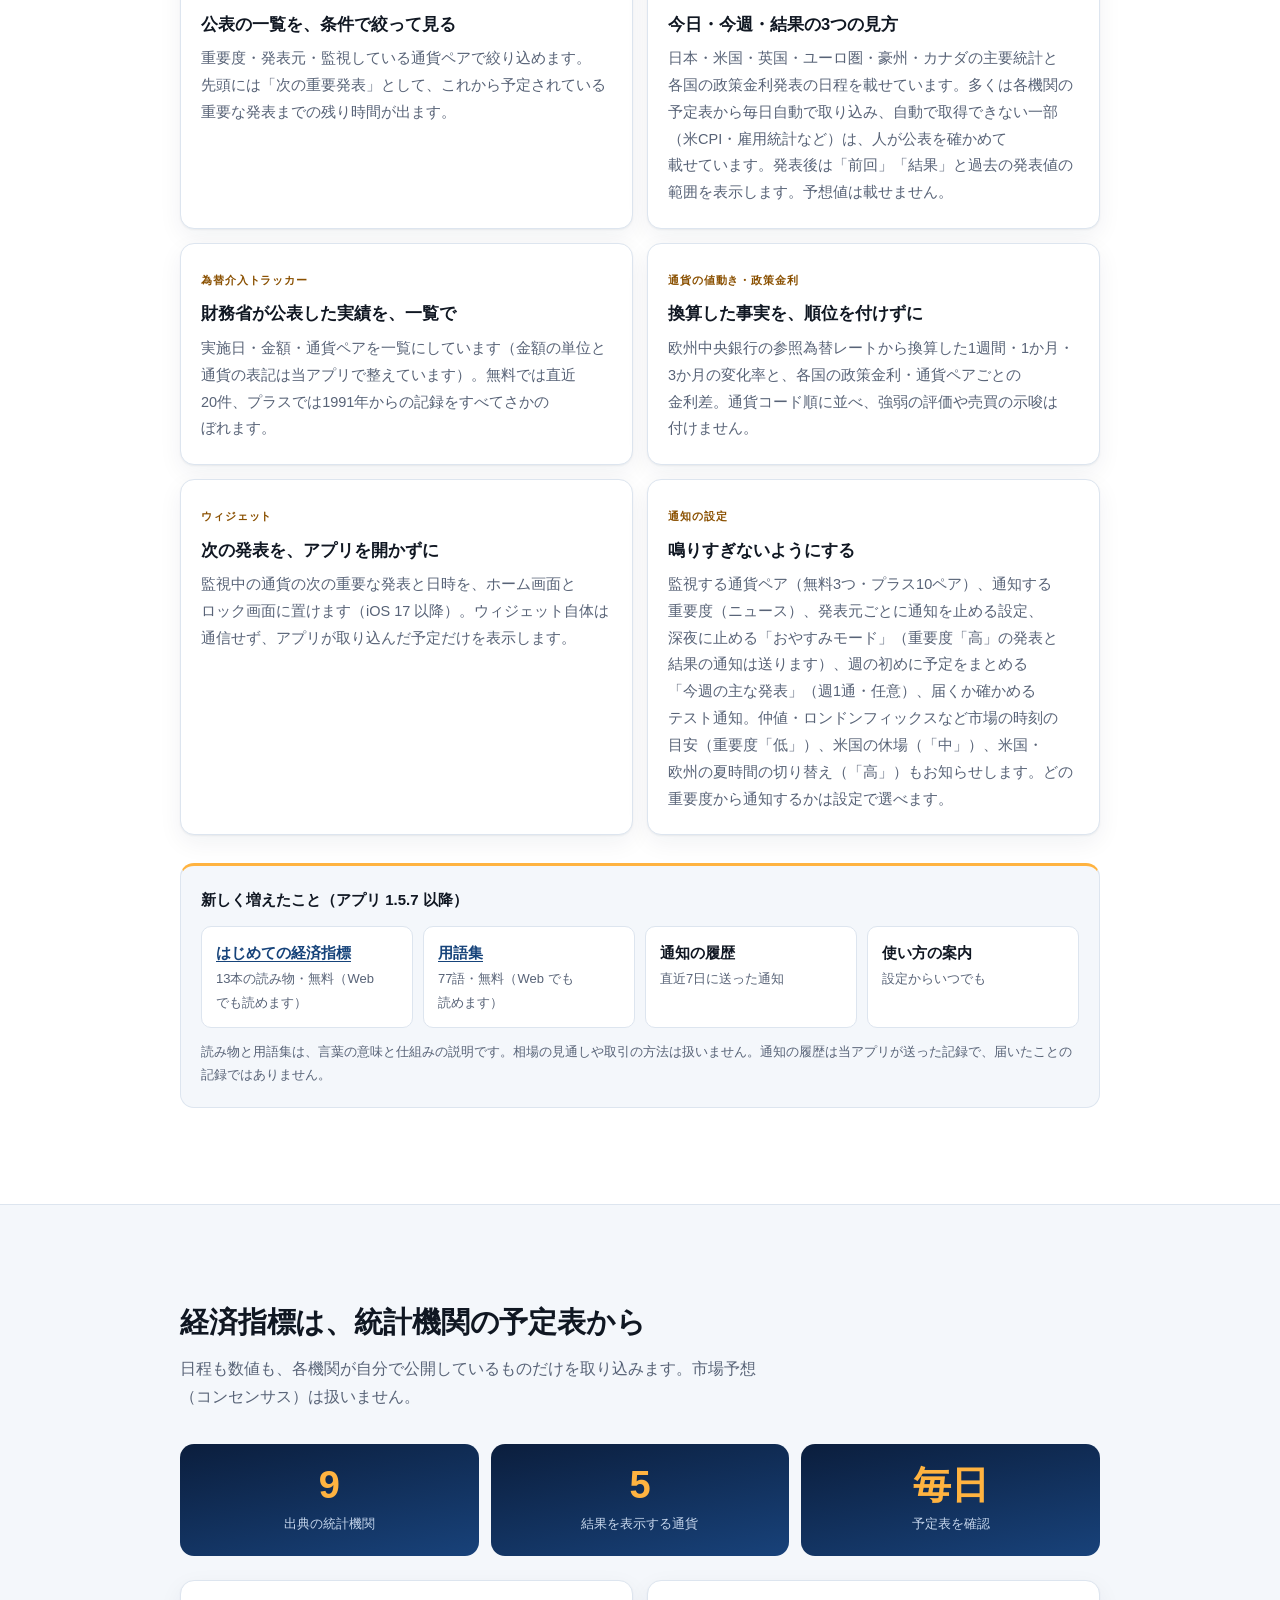
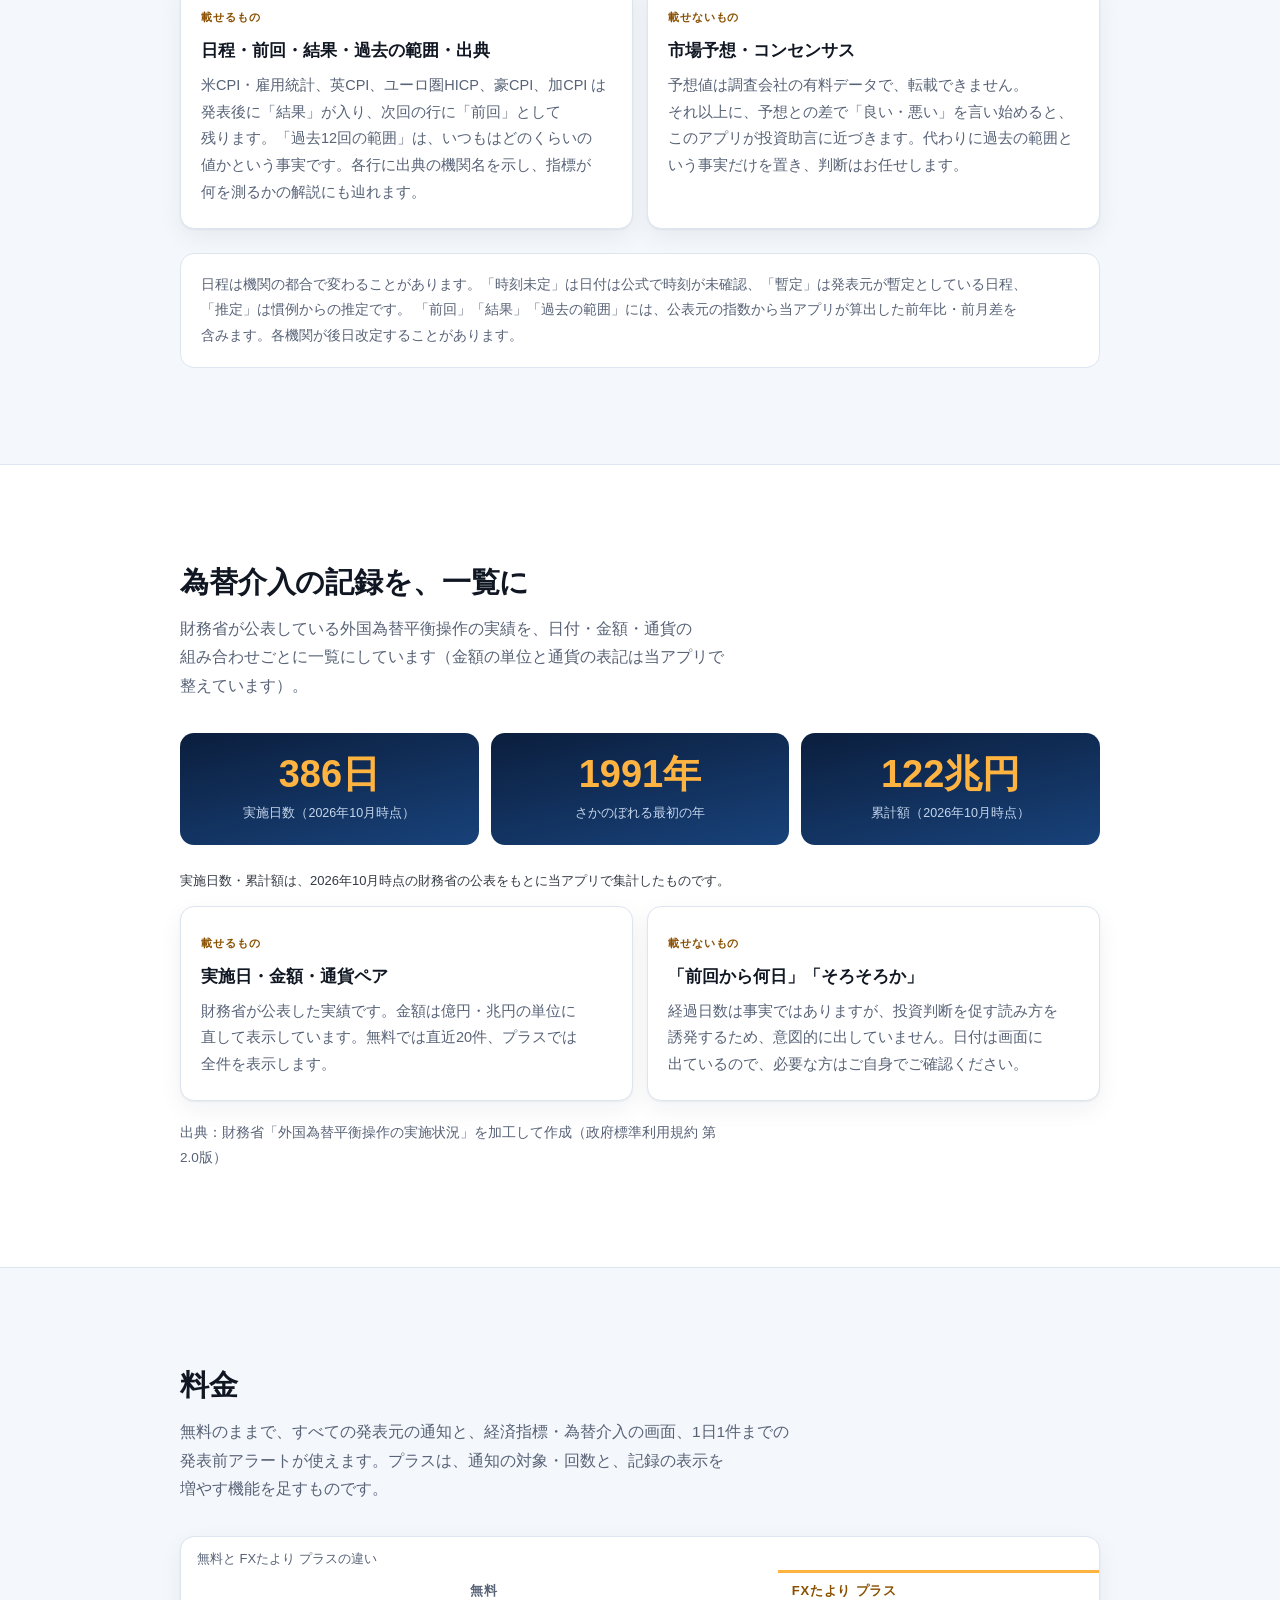
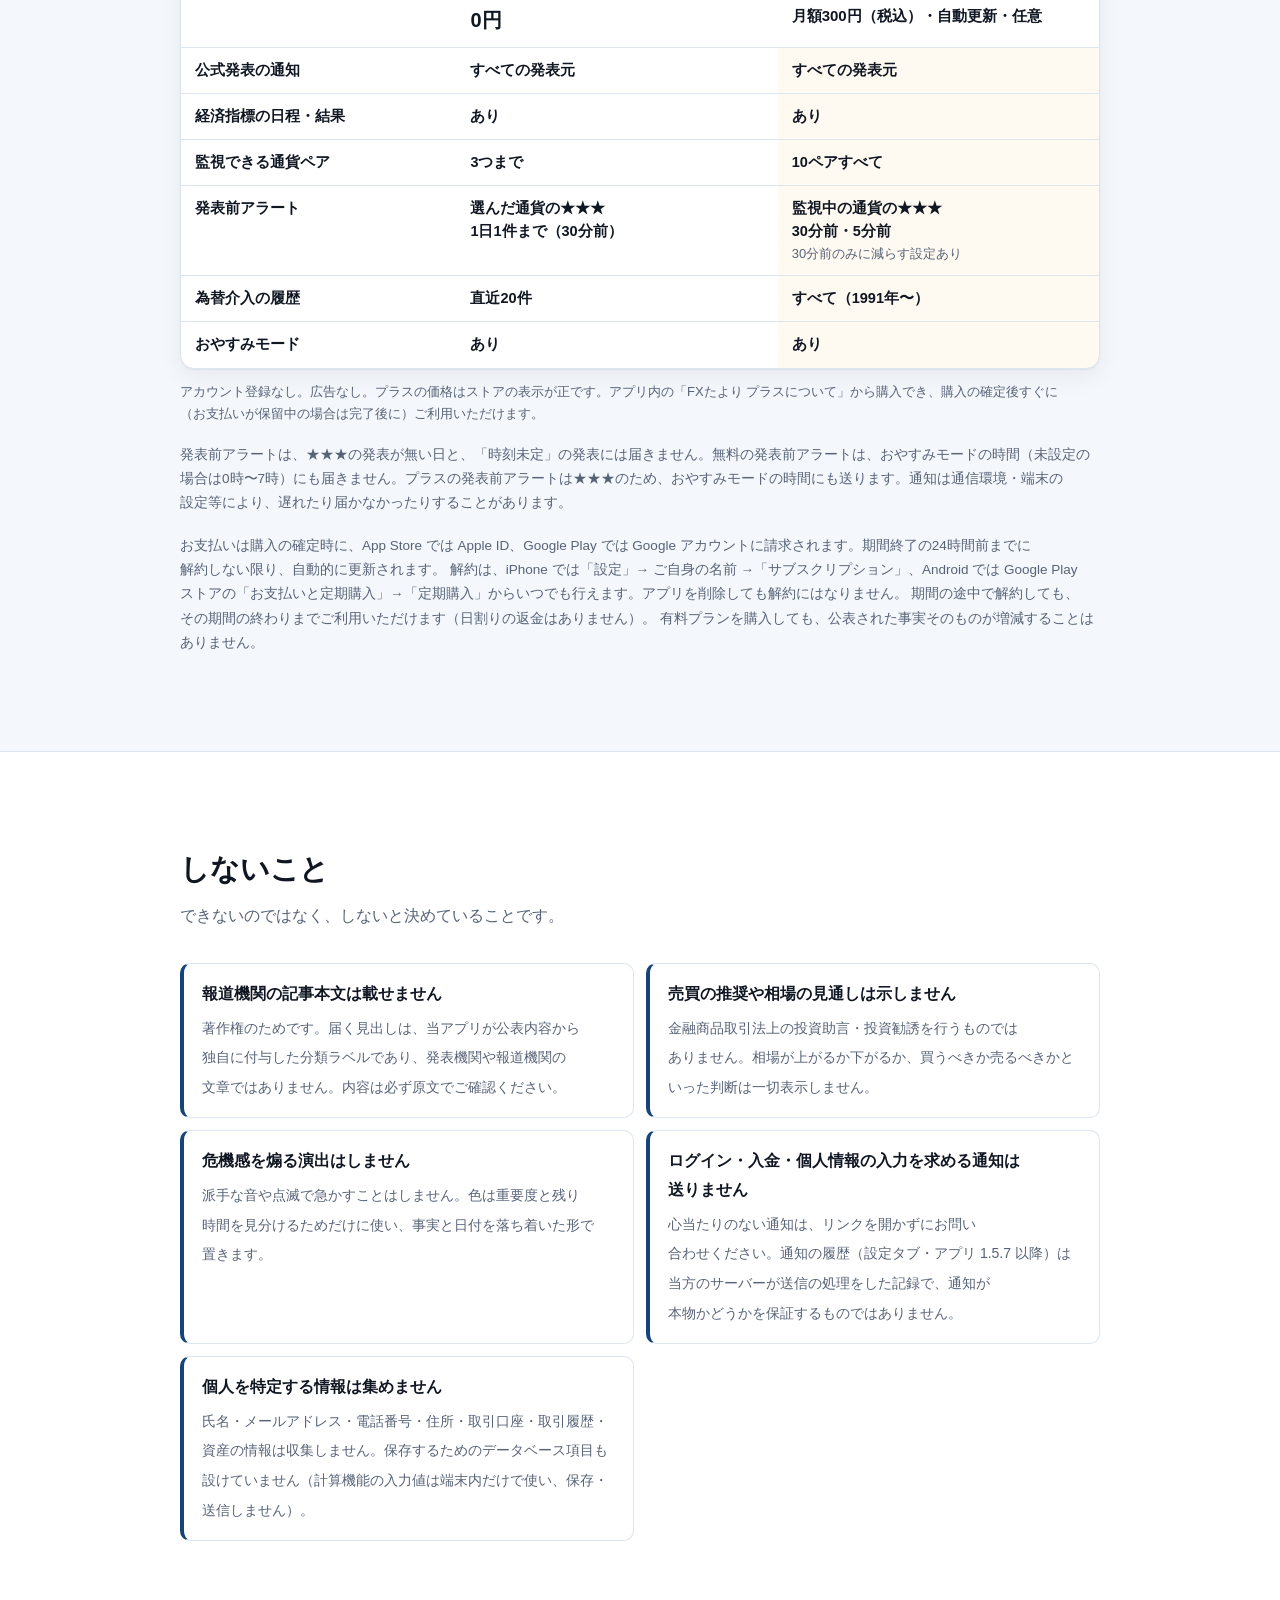
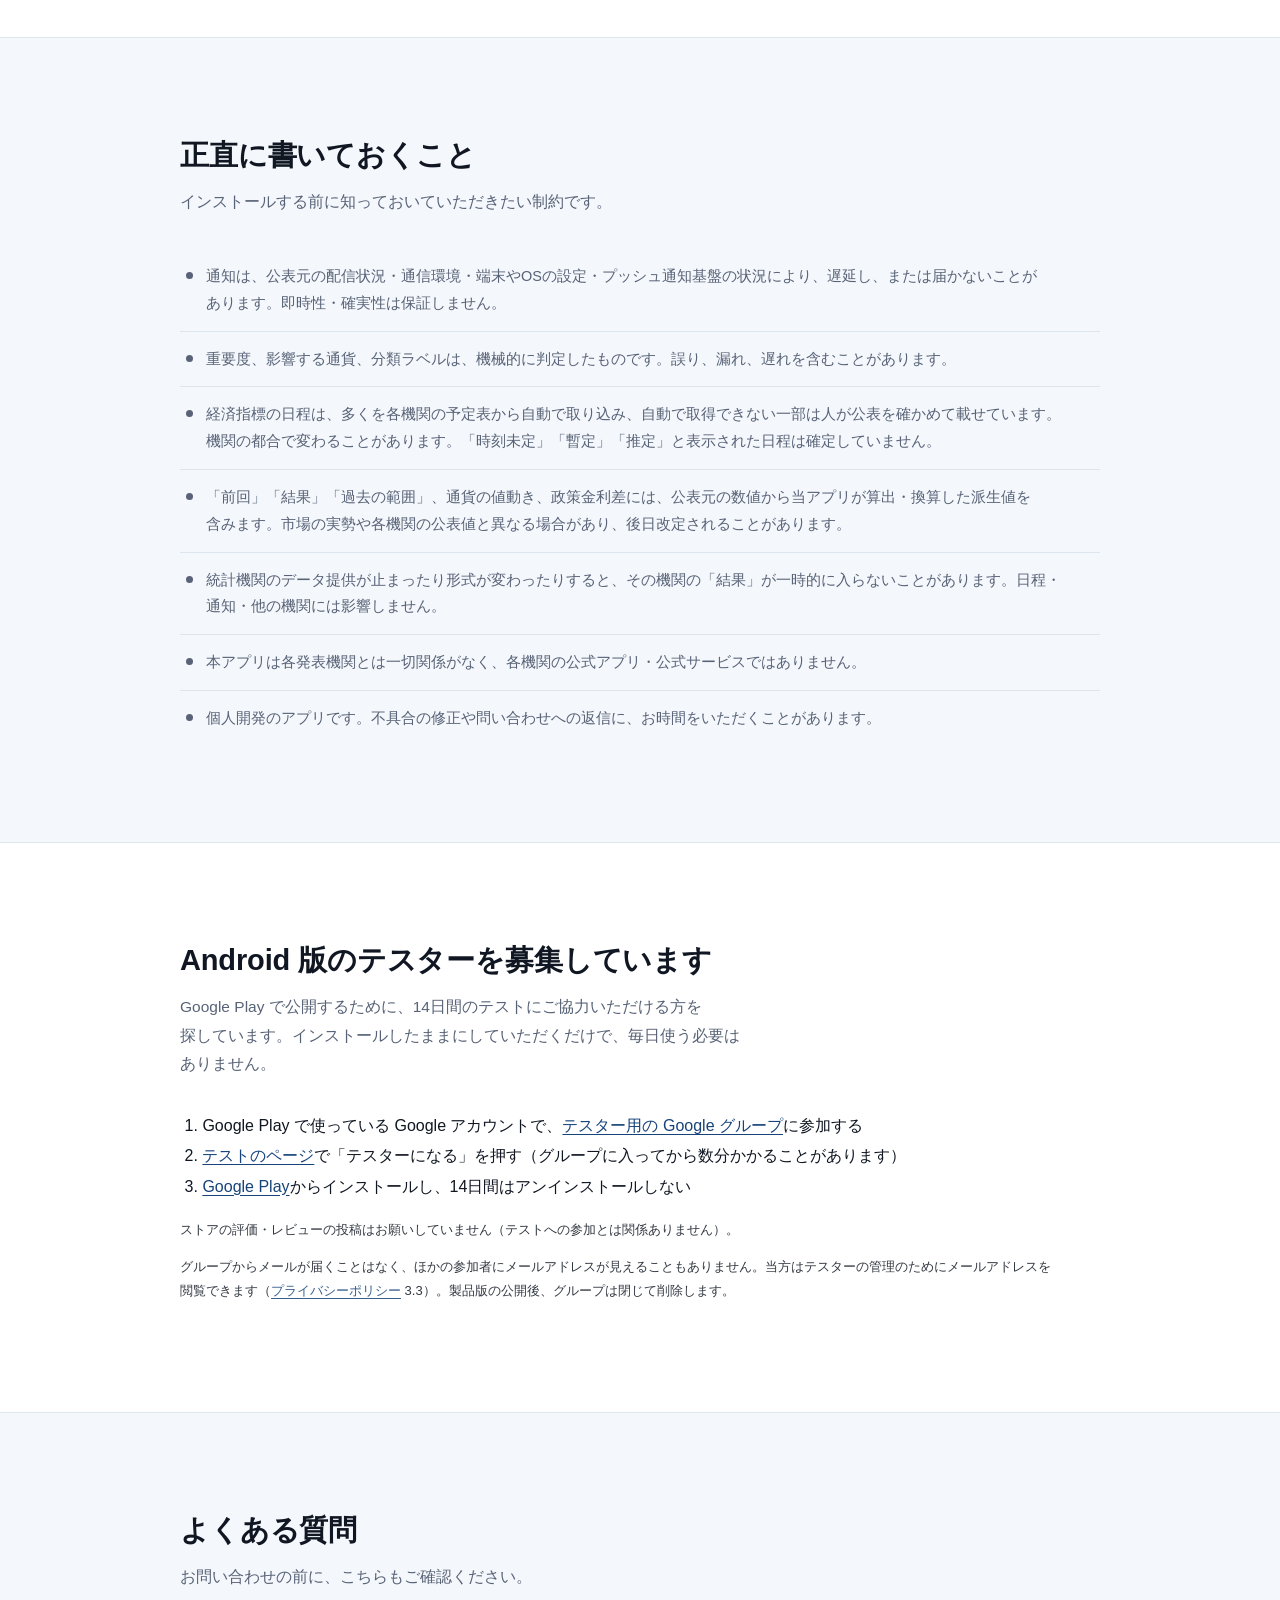
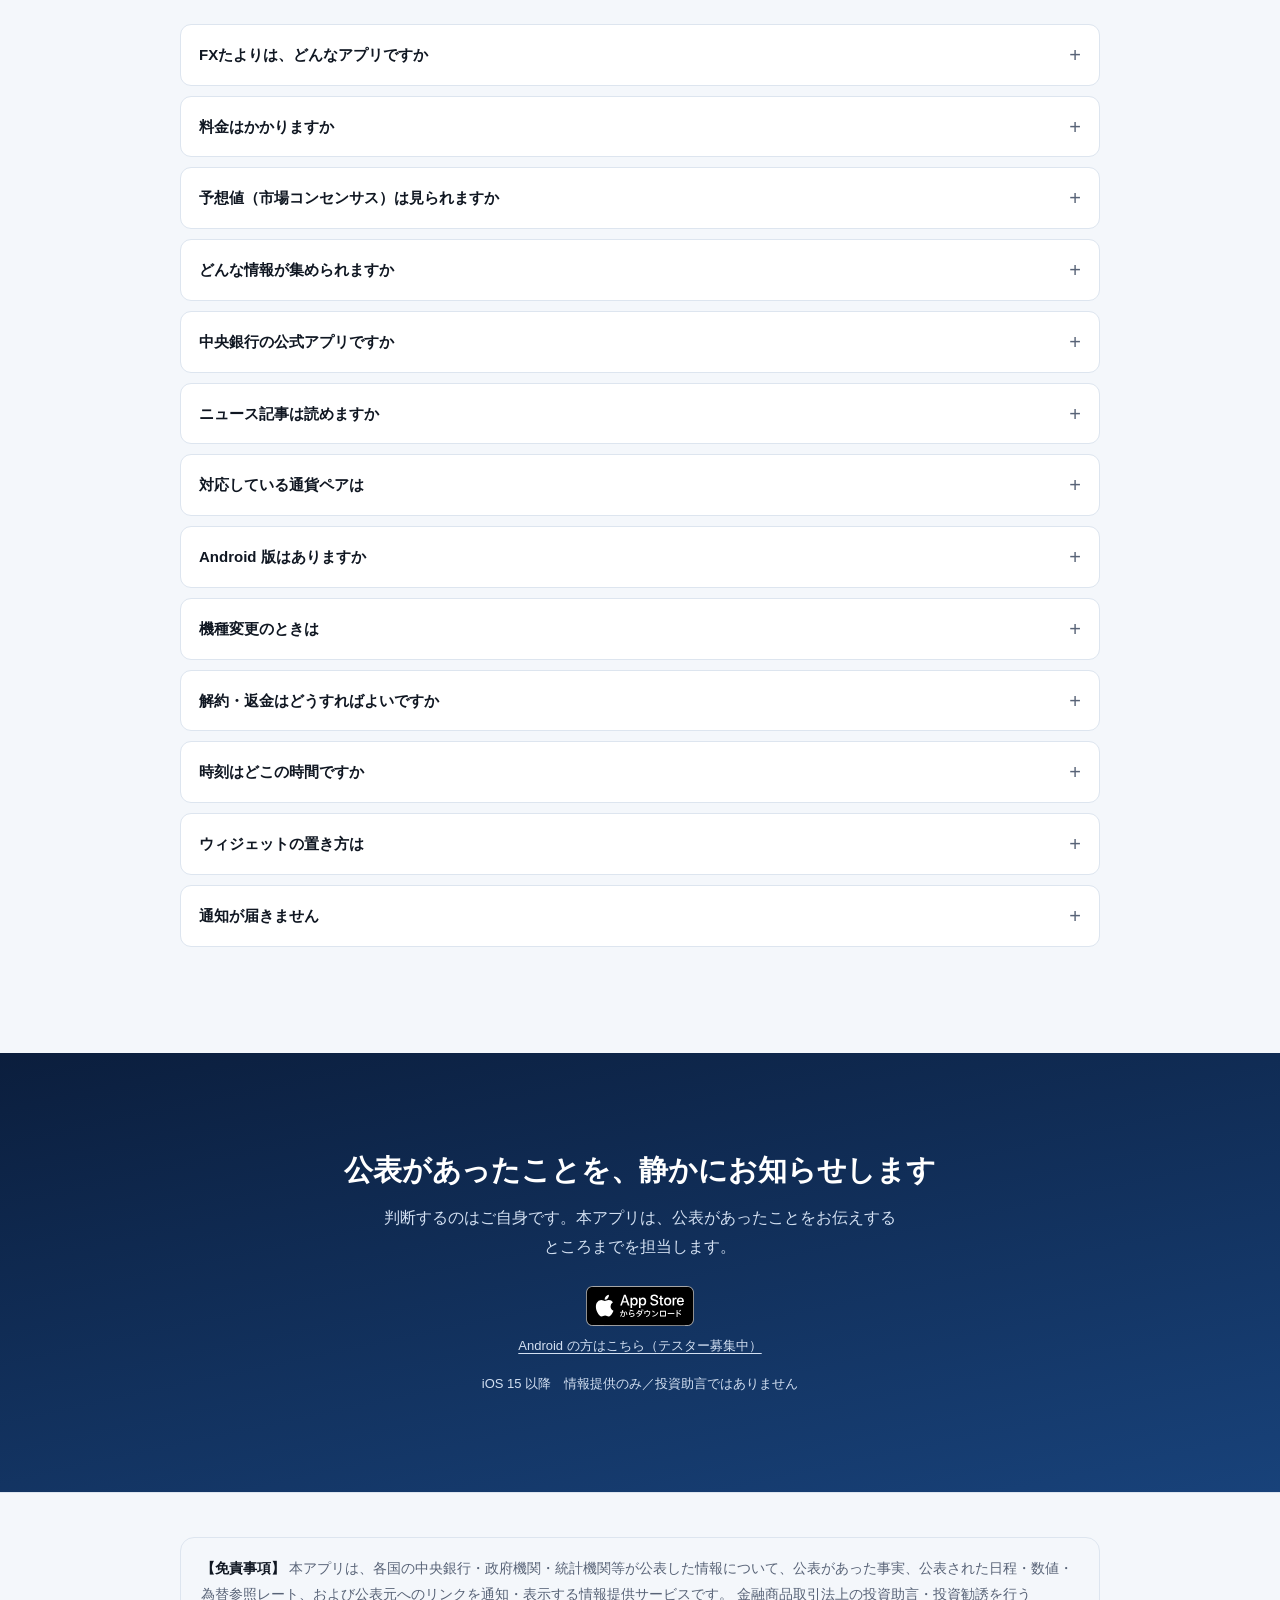
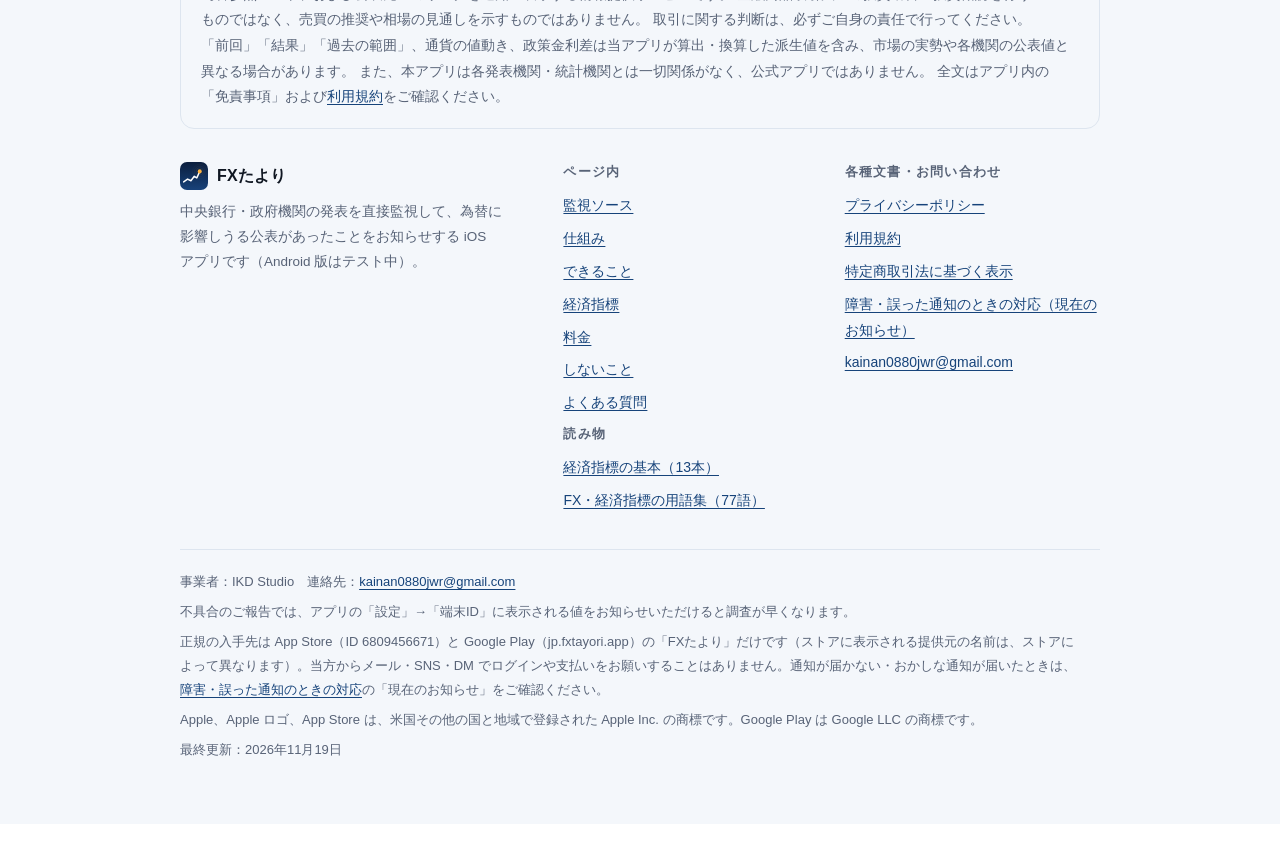
==== commit 613a029b: "LP・ポリシー・障害時のページ 公開: 1.5.7 の配信の日（最終更新日を 2026年11月19日に） Co-Authored-By: Claude Opus 5.5 <noreply@anthro" ====
--- a/index.html
+++ b/index.html
@@ -1136,7 +1136,7 @@
       <p>不具合のご報告では、アプリの「設定」→「端末ID」に表示される値をお知らせいただけると調査が早くなります。</p>
       <p>正規の入手先は App Store（ID 6809456671）と Google Play（jp.fxtayori.app）の「FXたより」だけです（ストアに表示される提供元の名前は、ストアによって異なります）。当方からメール・SNS・DM でログインや支払いをお願いすることはありません。通知が届かない・おかしな通知が届いたときは、<a href="incident.html">障害・誤った通知のときの対応</a>の「現在のお知らせ」をご確認ください。</p>
       <p>Apple、Apple ロゴ、App Store は、米国その他の国と地域で登録された Apple Inc. の商標です。Google Play は Google LLC の商標です。</p>
-      <p>最終更新：【公開日】</p>
+      <p>最終更新：2026年11月19日</p>
     </div>
   </div>
 </footer>
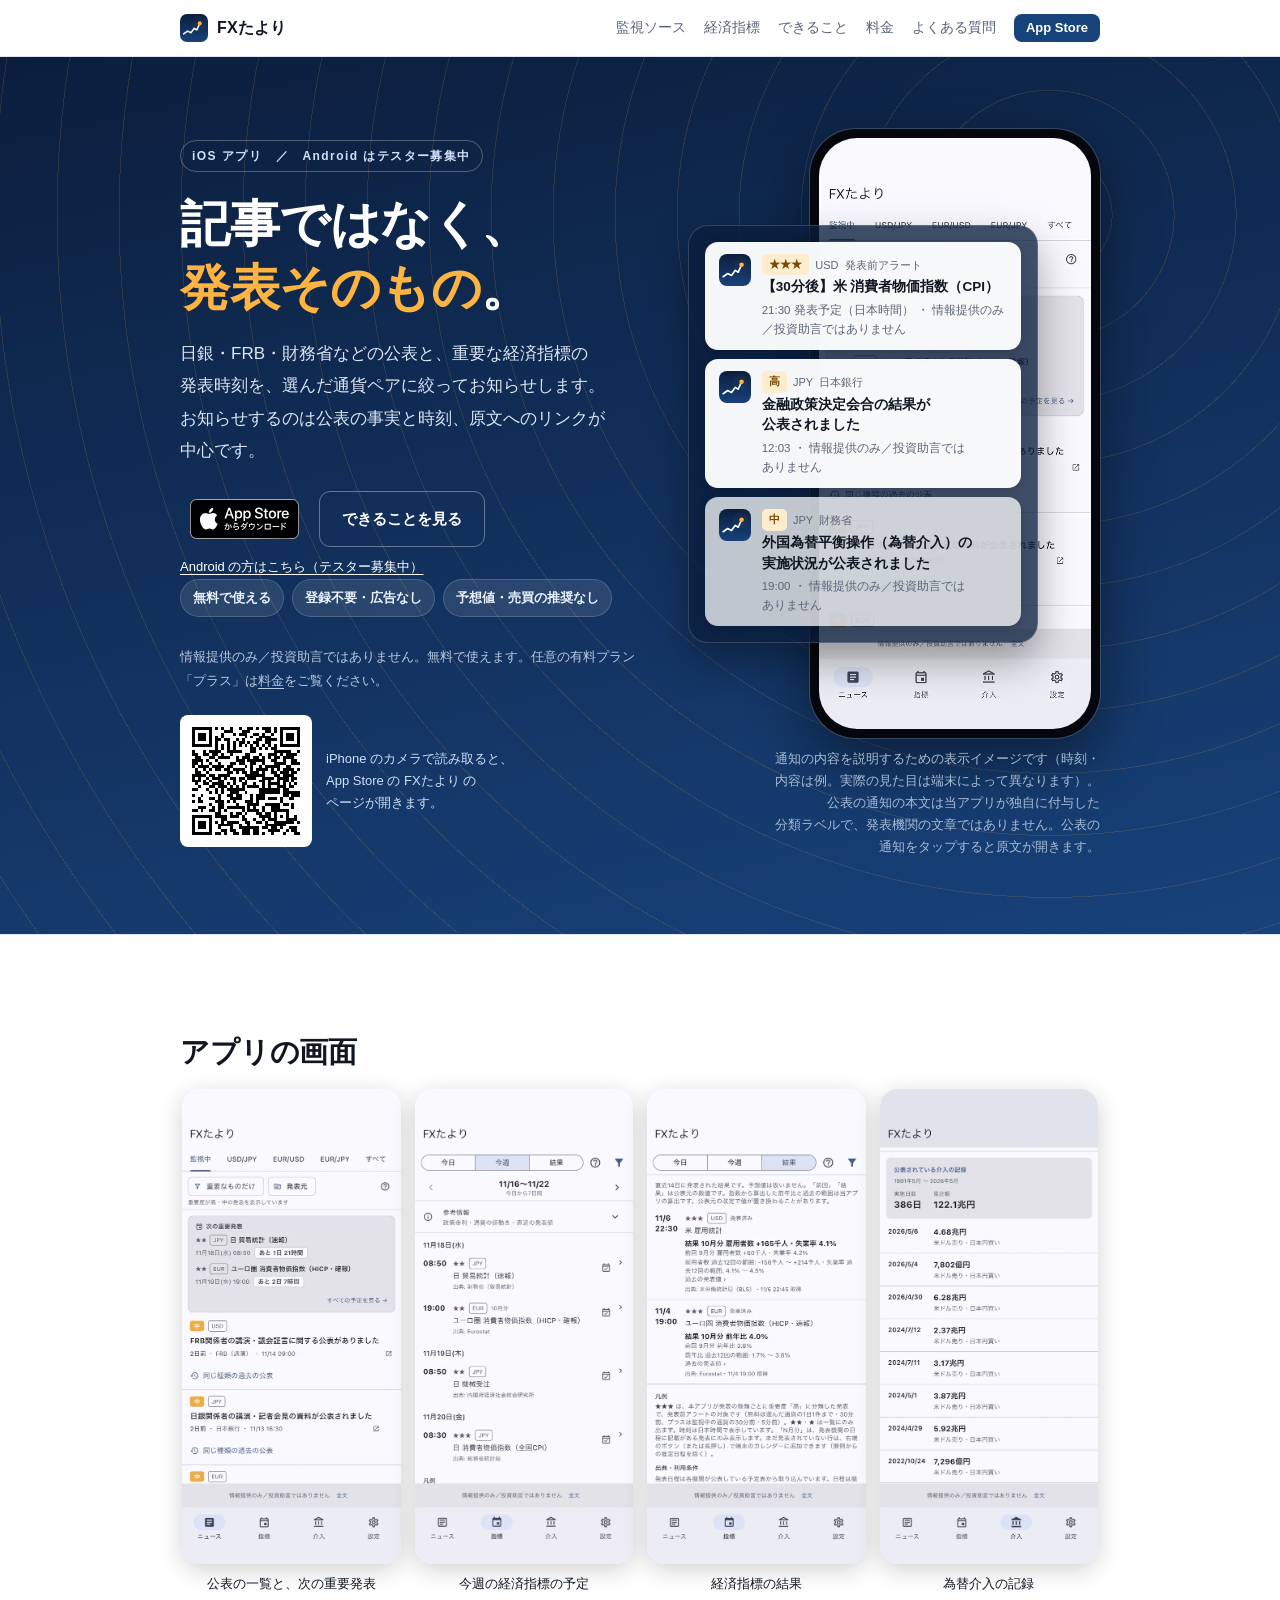
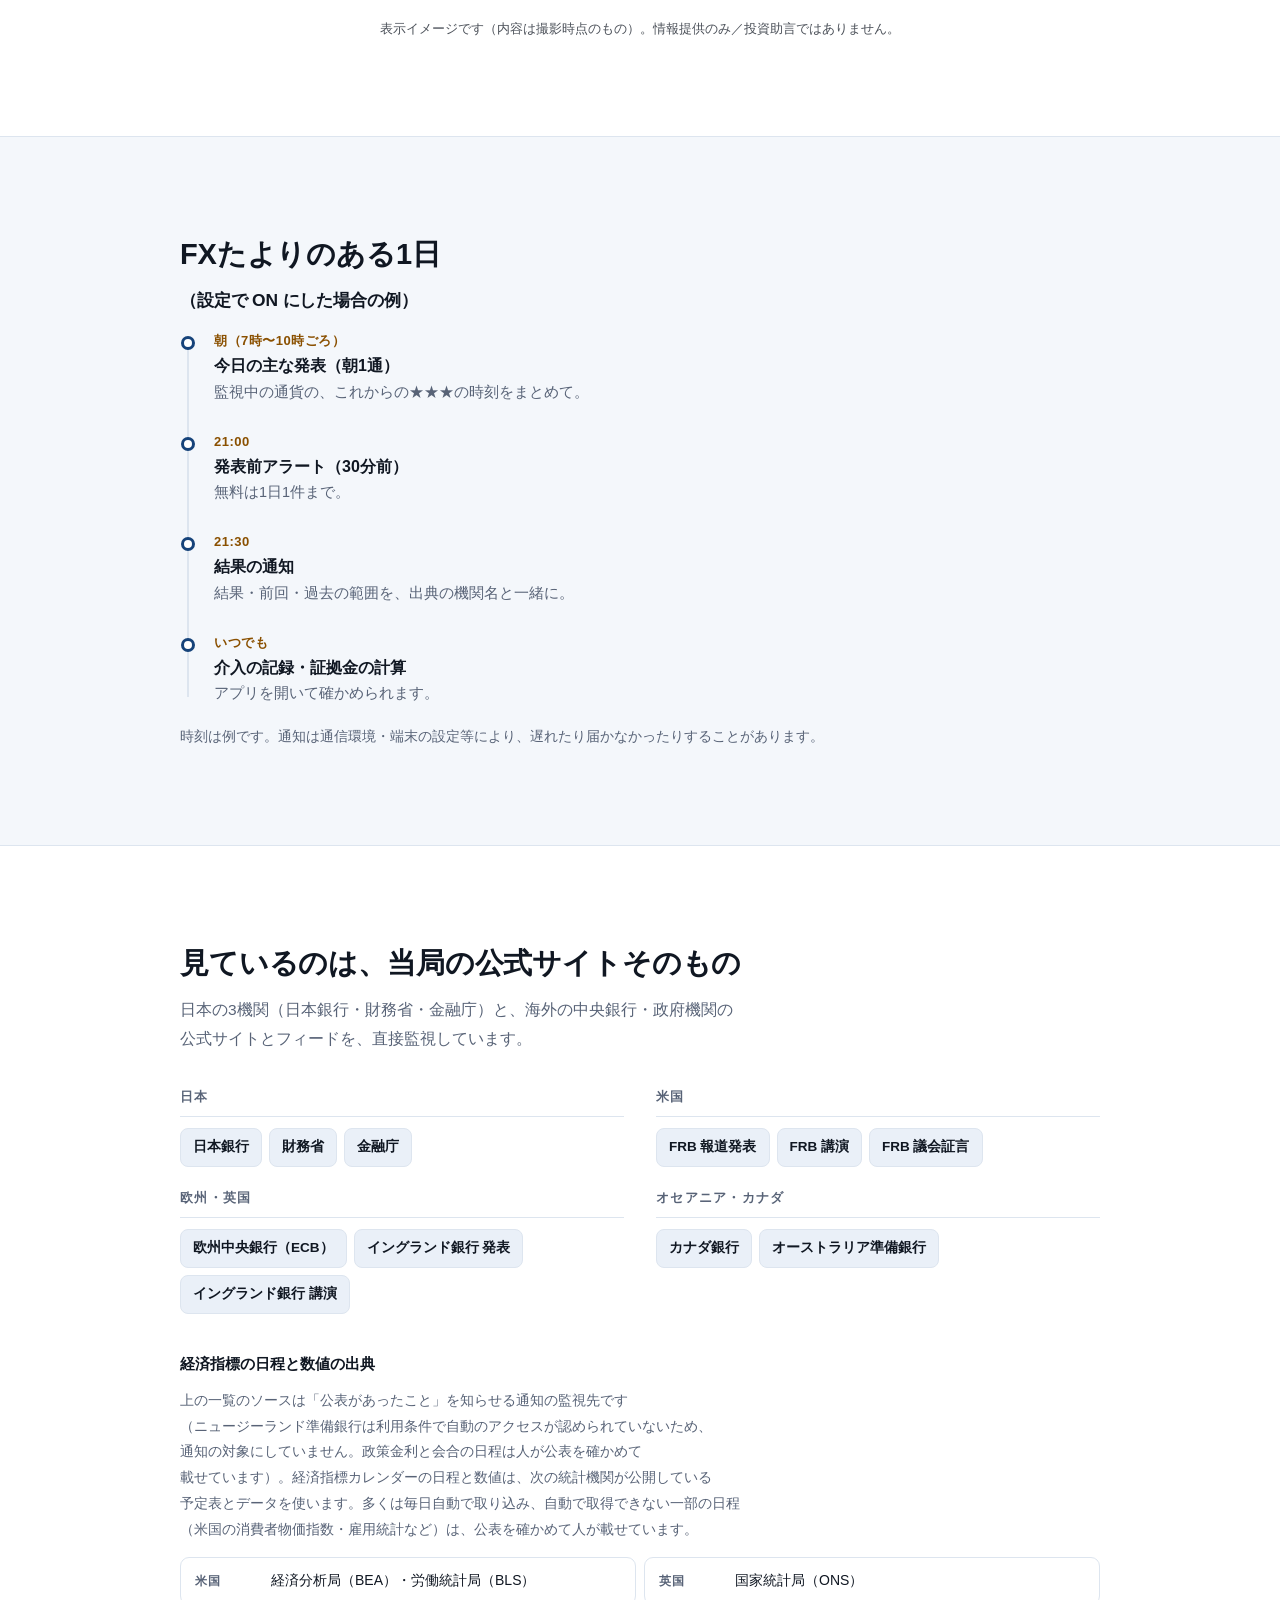
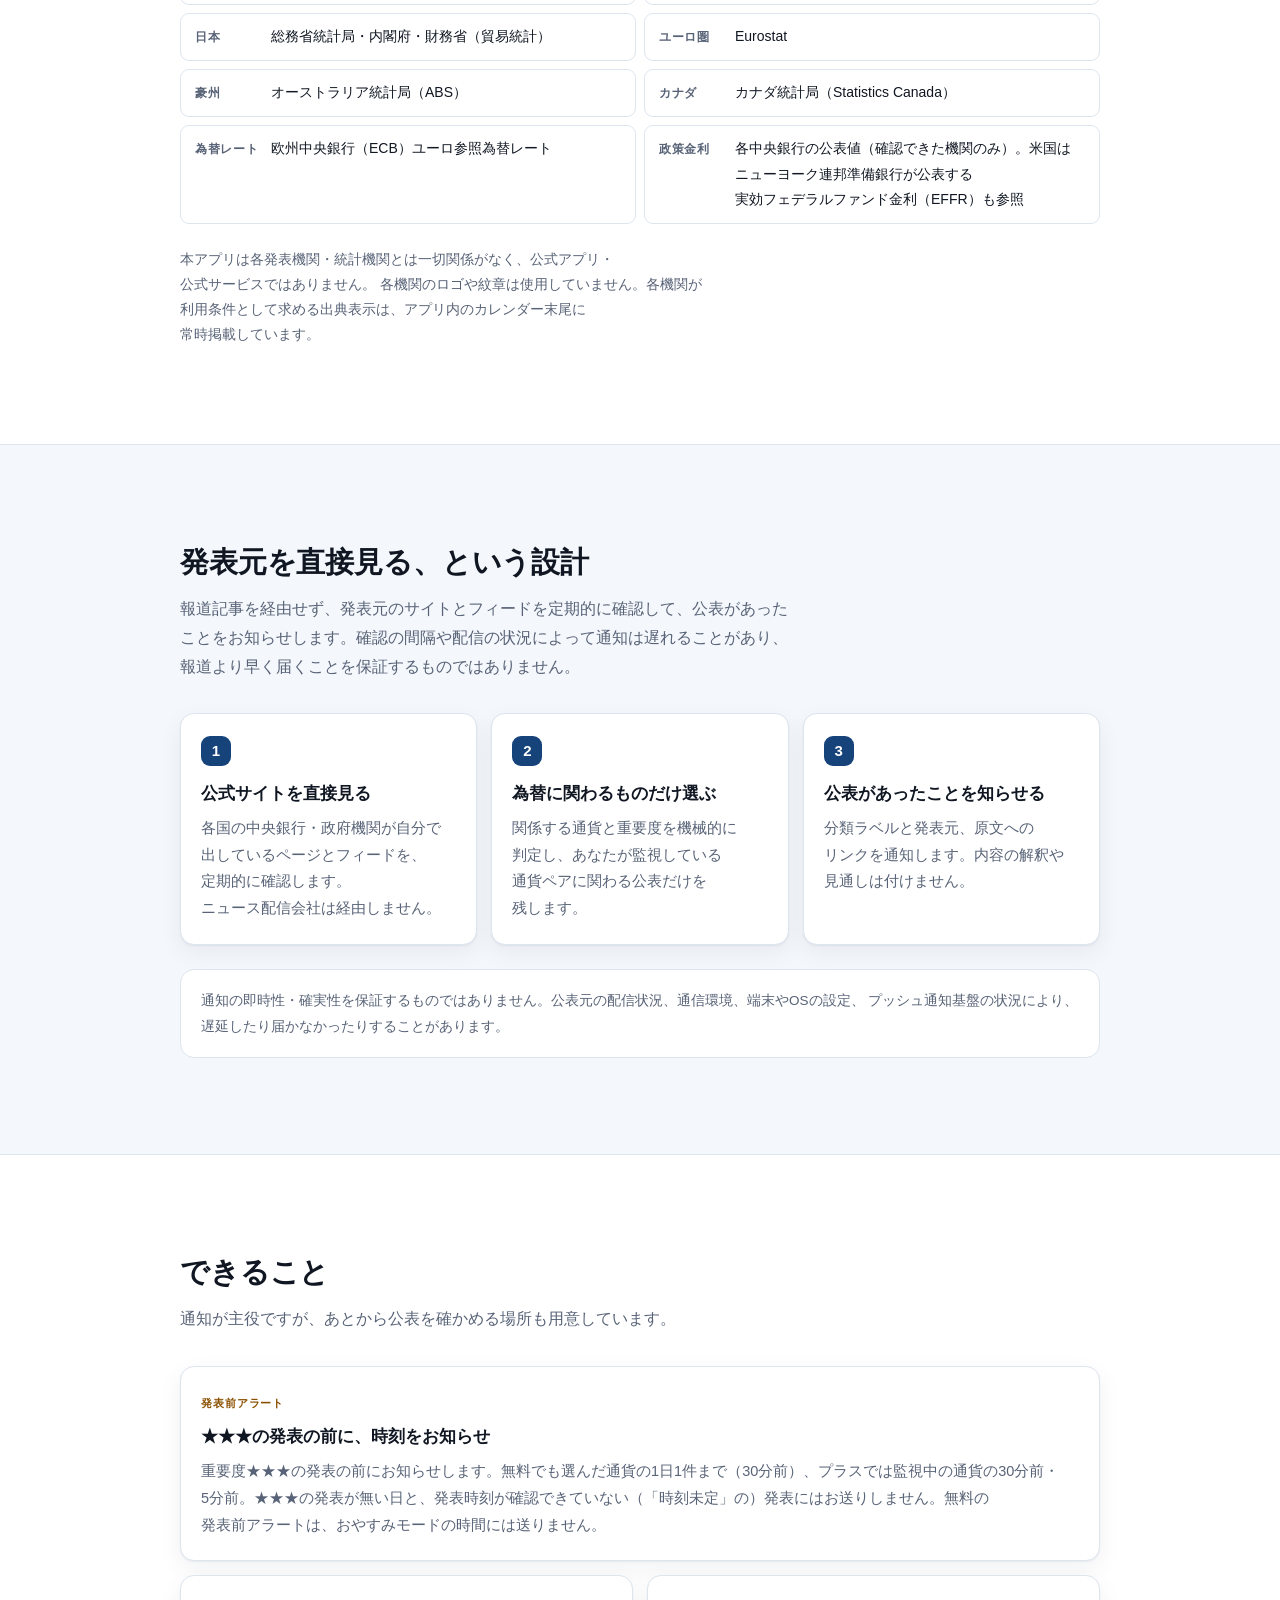
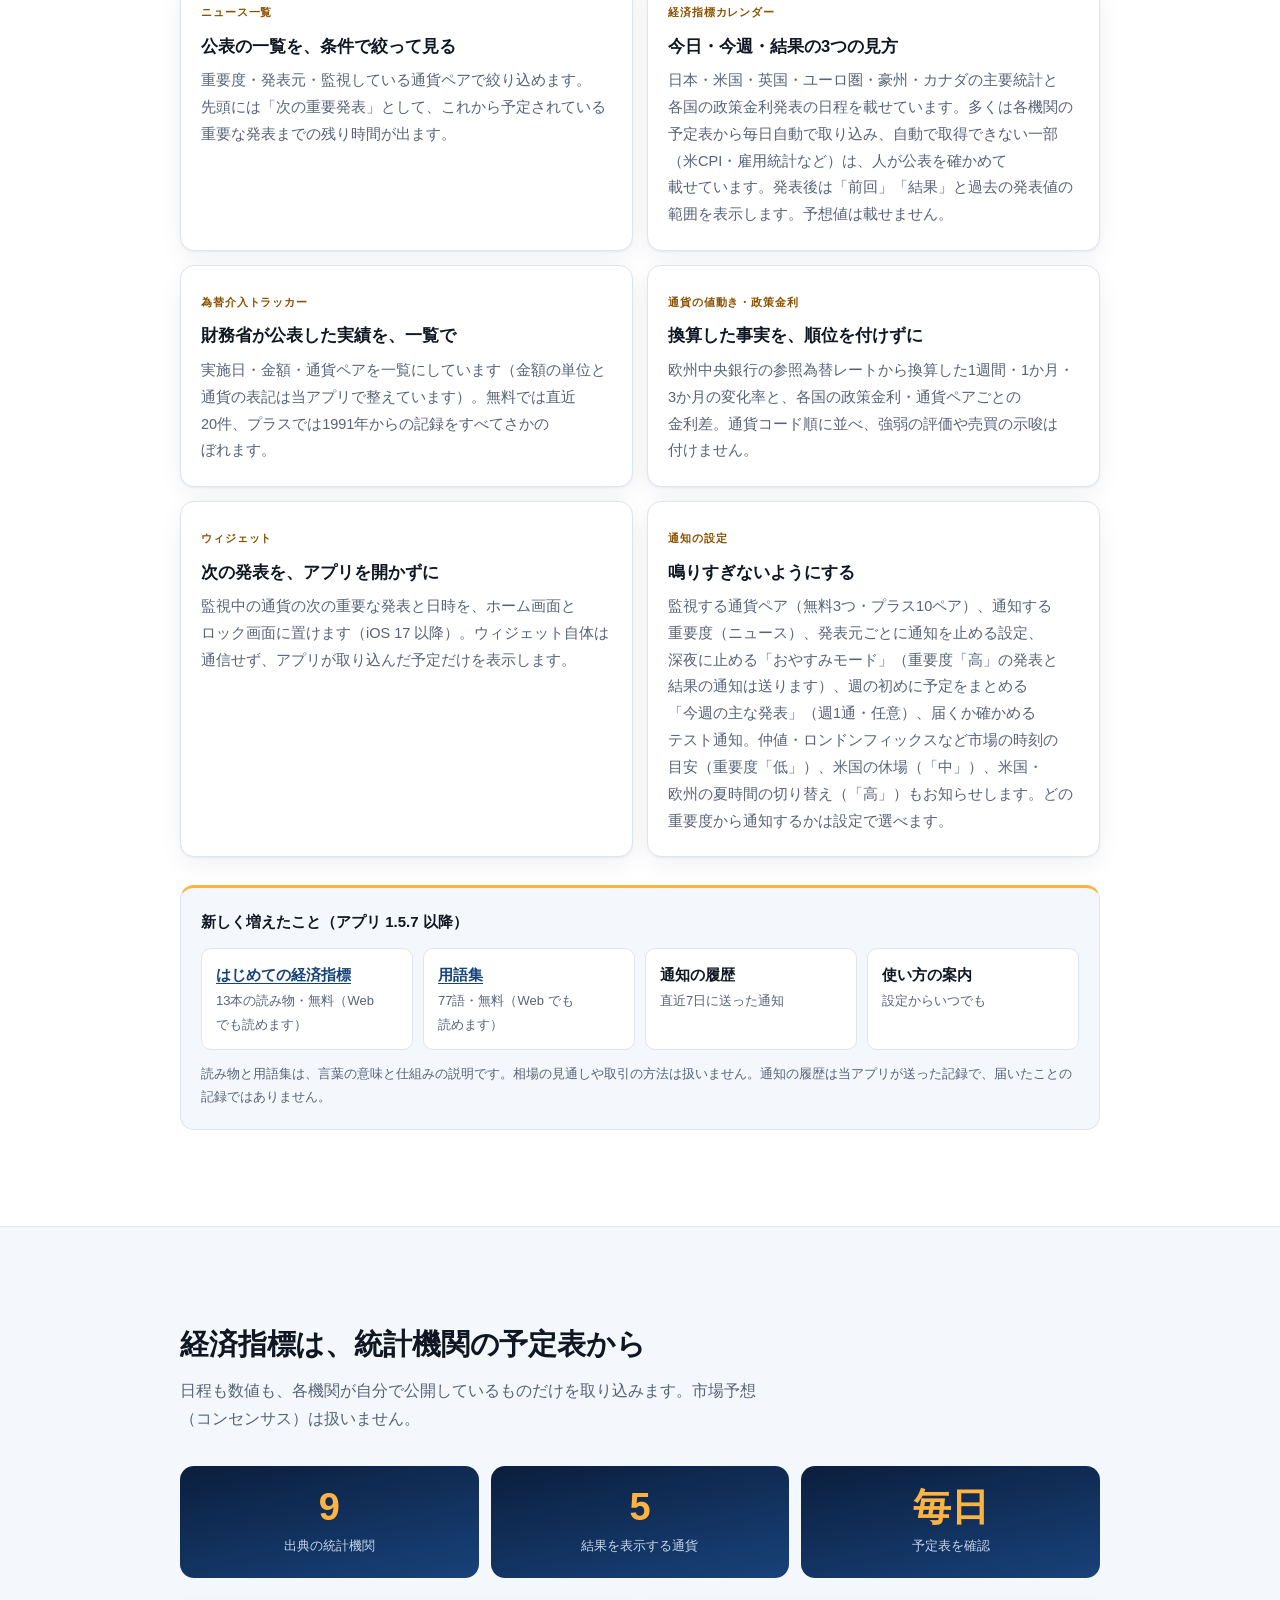
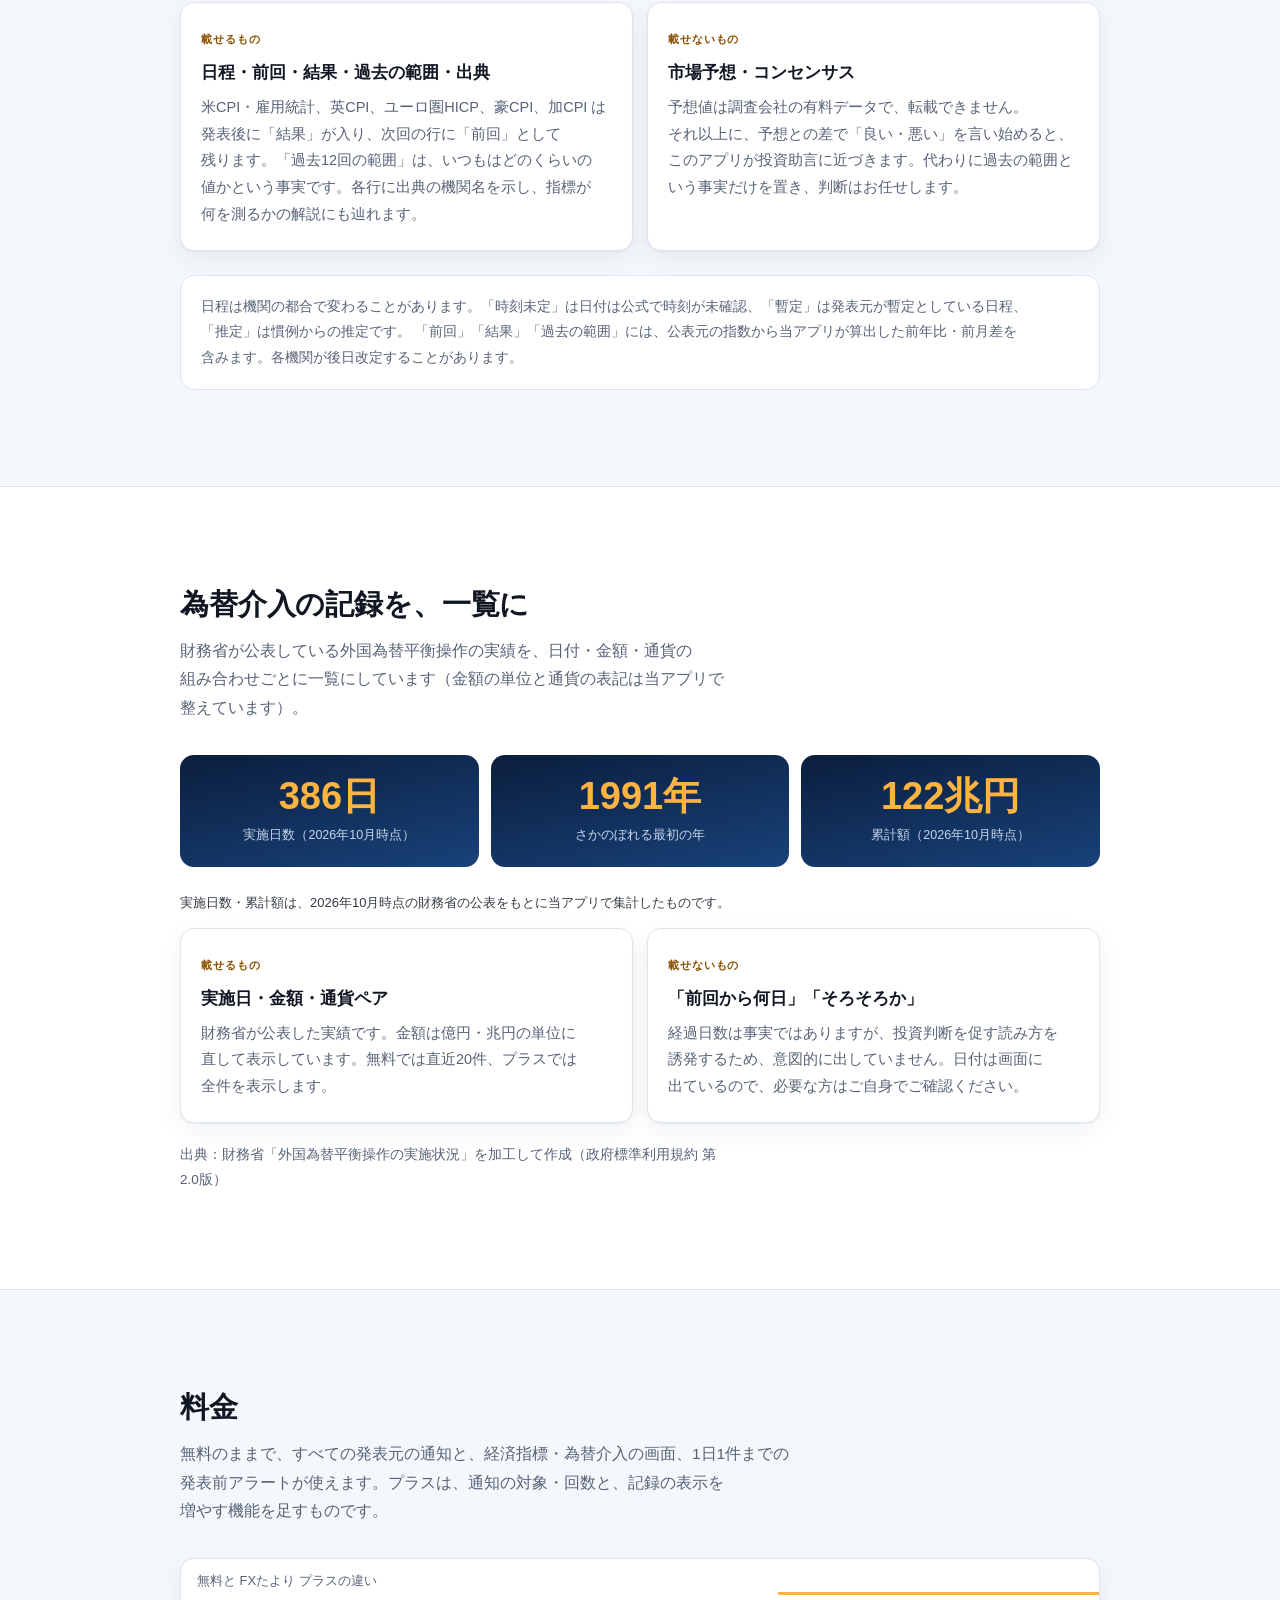
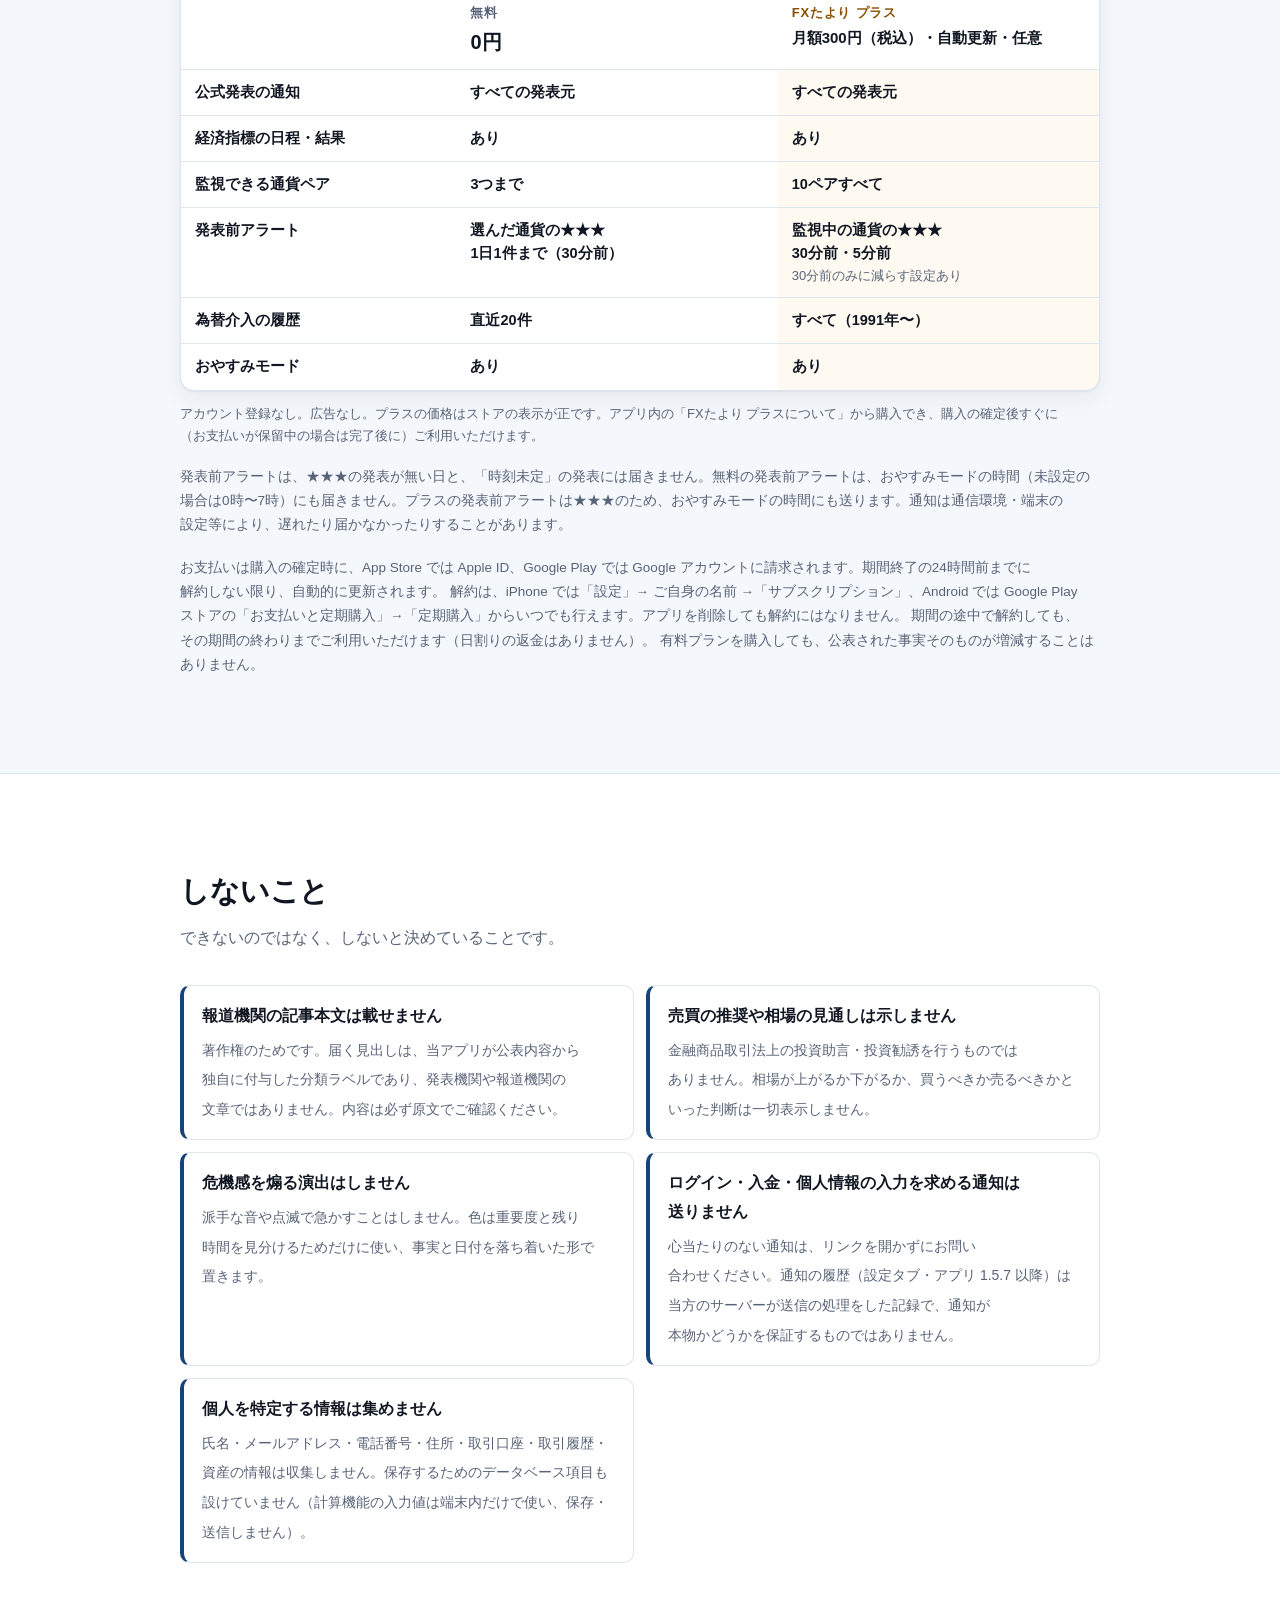
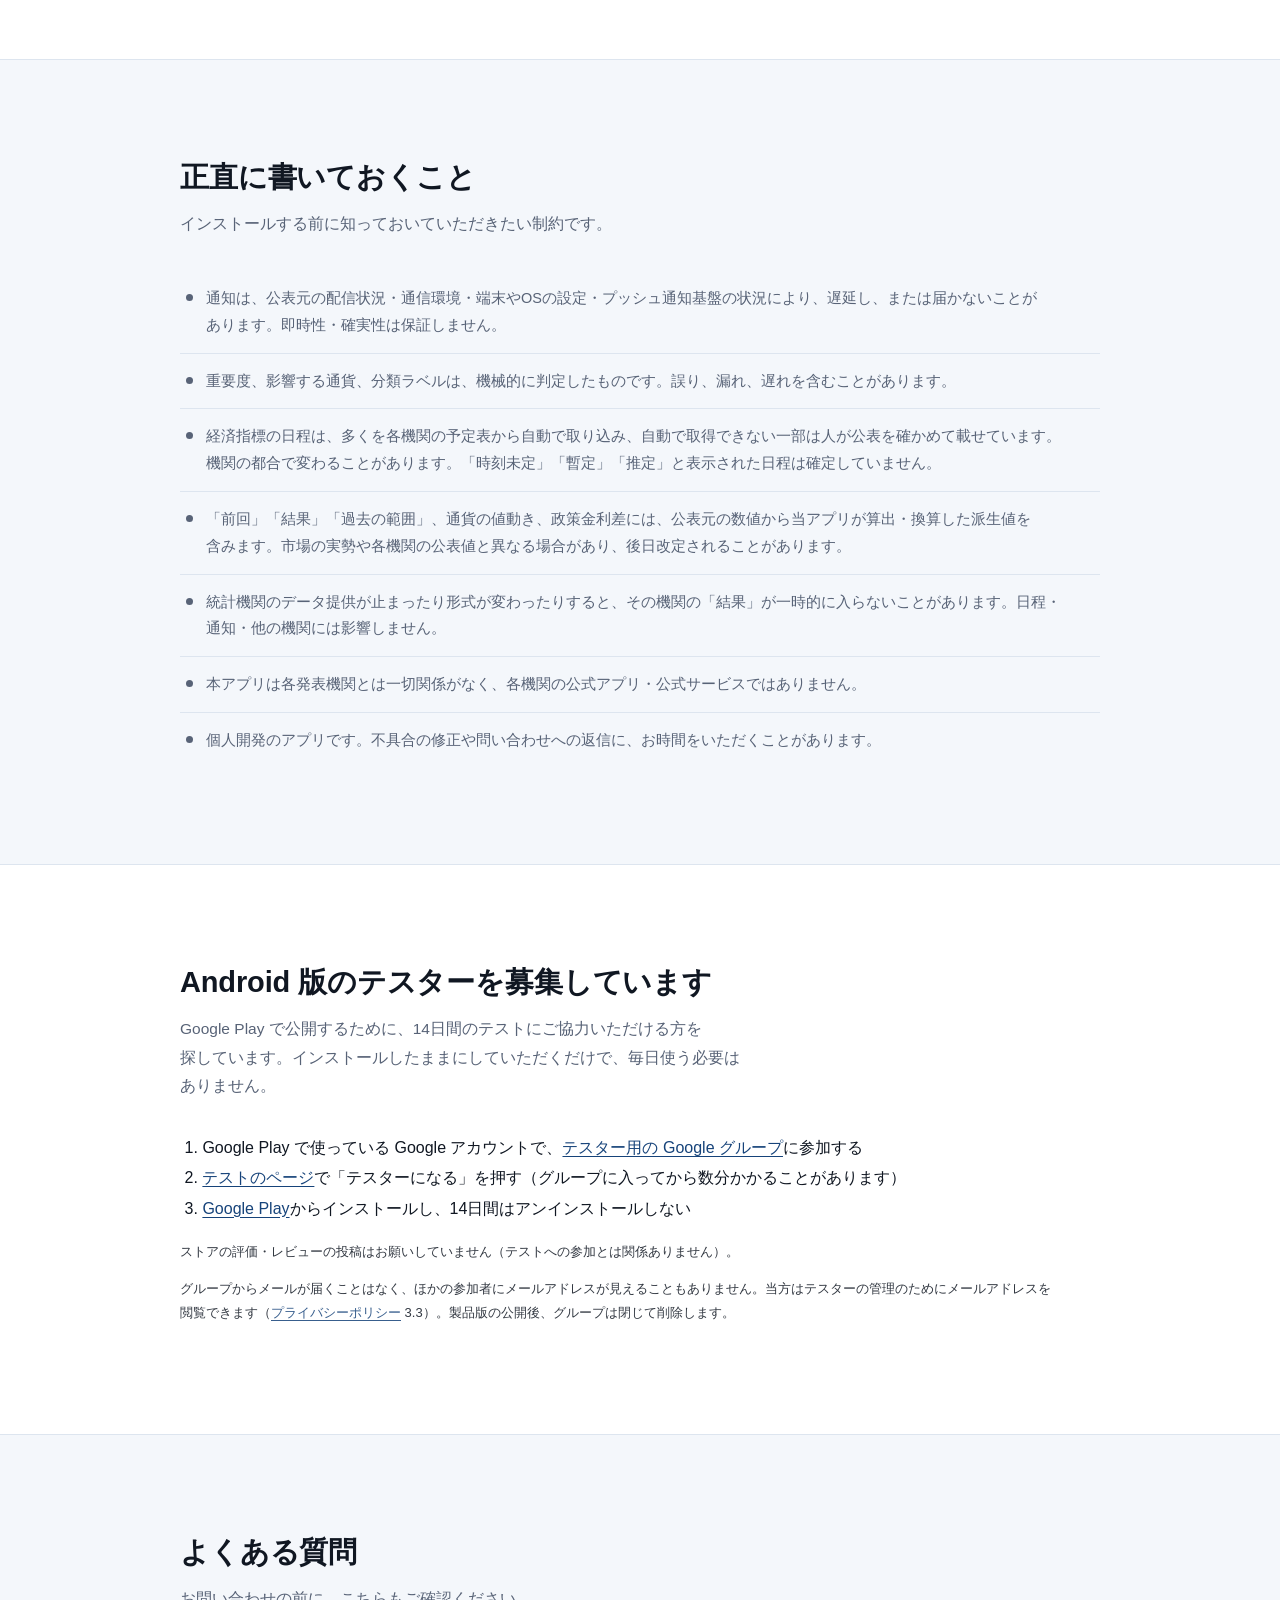
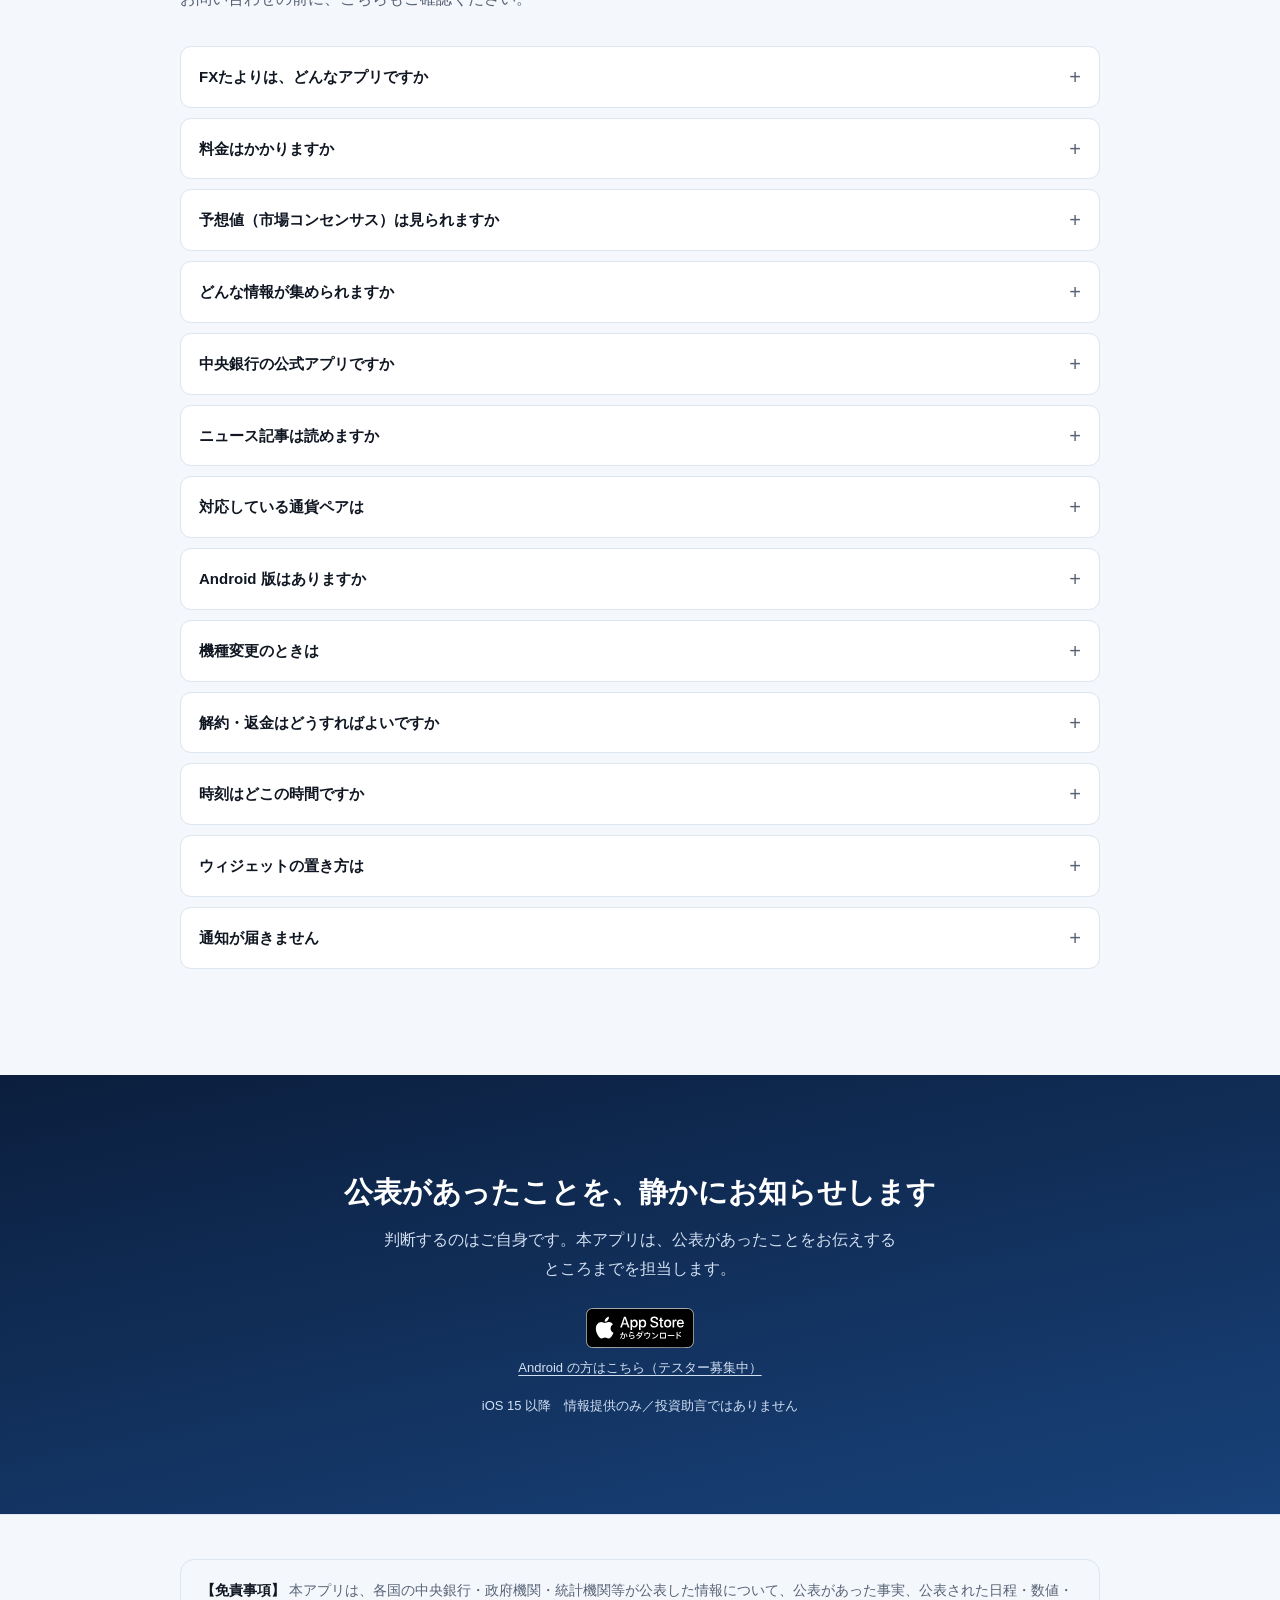
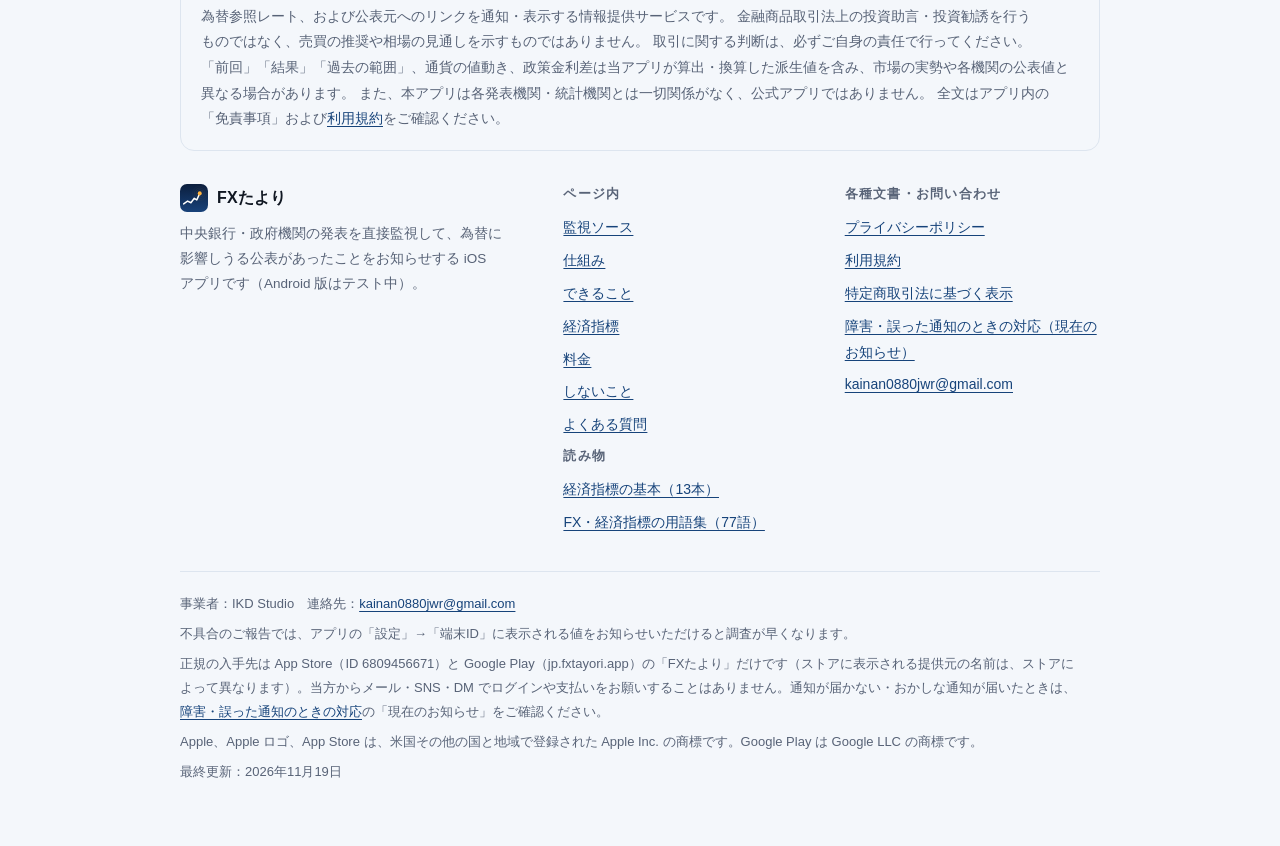
==== commit 00d00c07: "LP: Search Console の所有権の確認の meta（URL プレフィックス https://kainan0880jwr.github.io/fxtayori/） Co-Authored-" ====
--- a/index.html
+++ b/index.html
@@ -3,6 +3,7 @@
 <head>
 <meta charset="UTF-8">
 <meta name="viewport" content="width=device-width, initial-scale=1">
+<meta name="google-site-verification" content="IavBgMy1ngc5AR4bJVFGfvv6jiOWJNefcgi2mCF9Tp8" />
 <meta http-equiv="Content-Security-Policy" content="default-src 'none'; img-src 'self' data:; style-src 'self' 'unsafe-inline'; base-uri 'none'; form-action 'none'">
 <meta name="referrer" content="strict-origin-when-cross-origin">
 <title>FXたより — 日銀・FRB・経済指標の発表を通知する為替アプリ</title>
